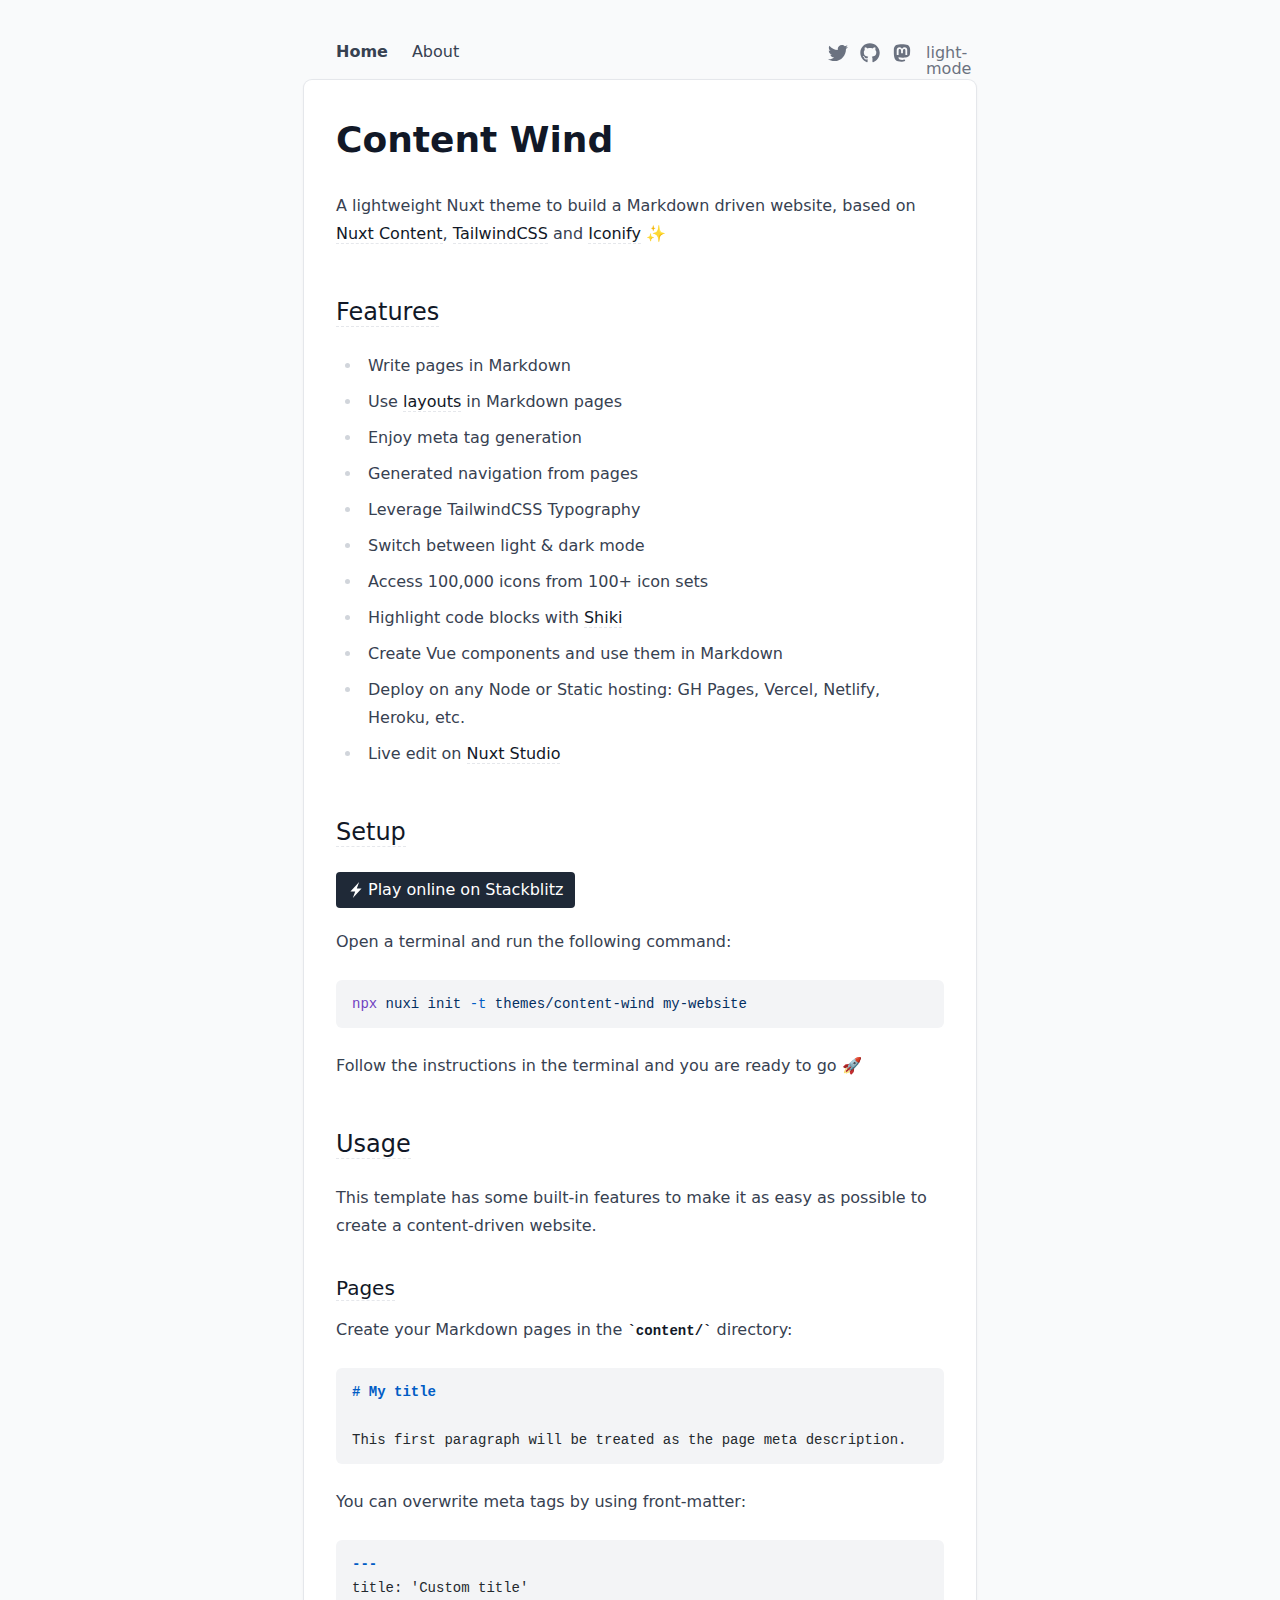
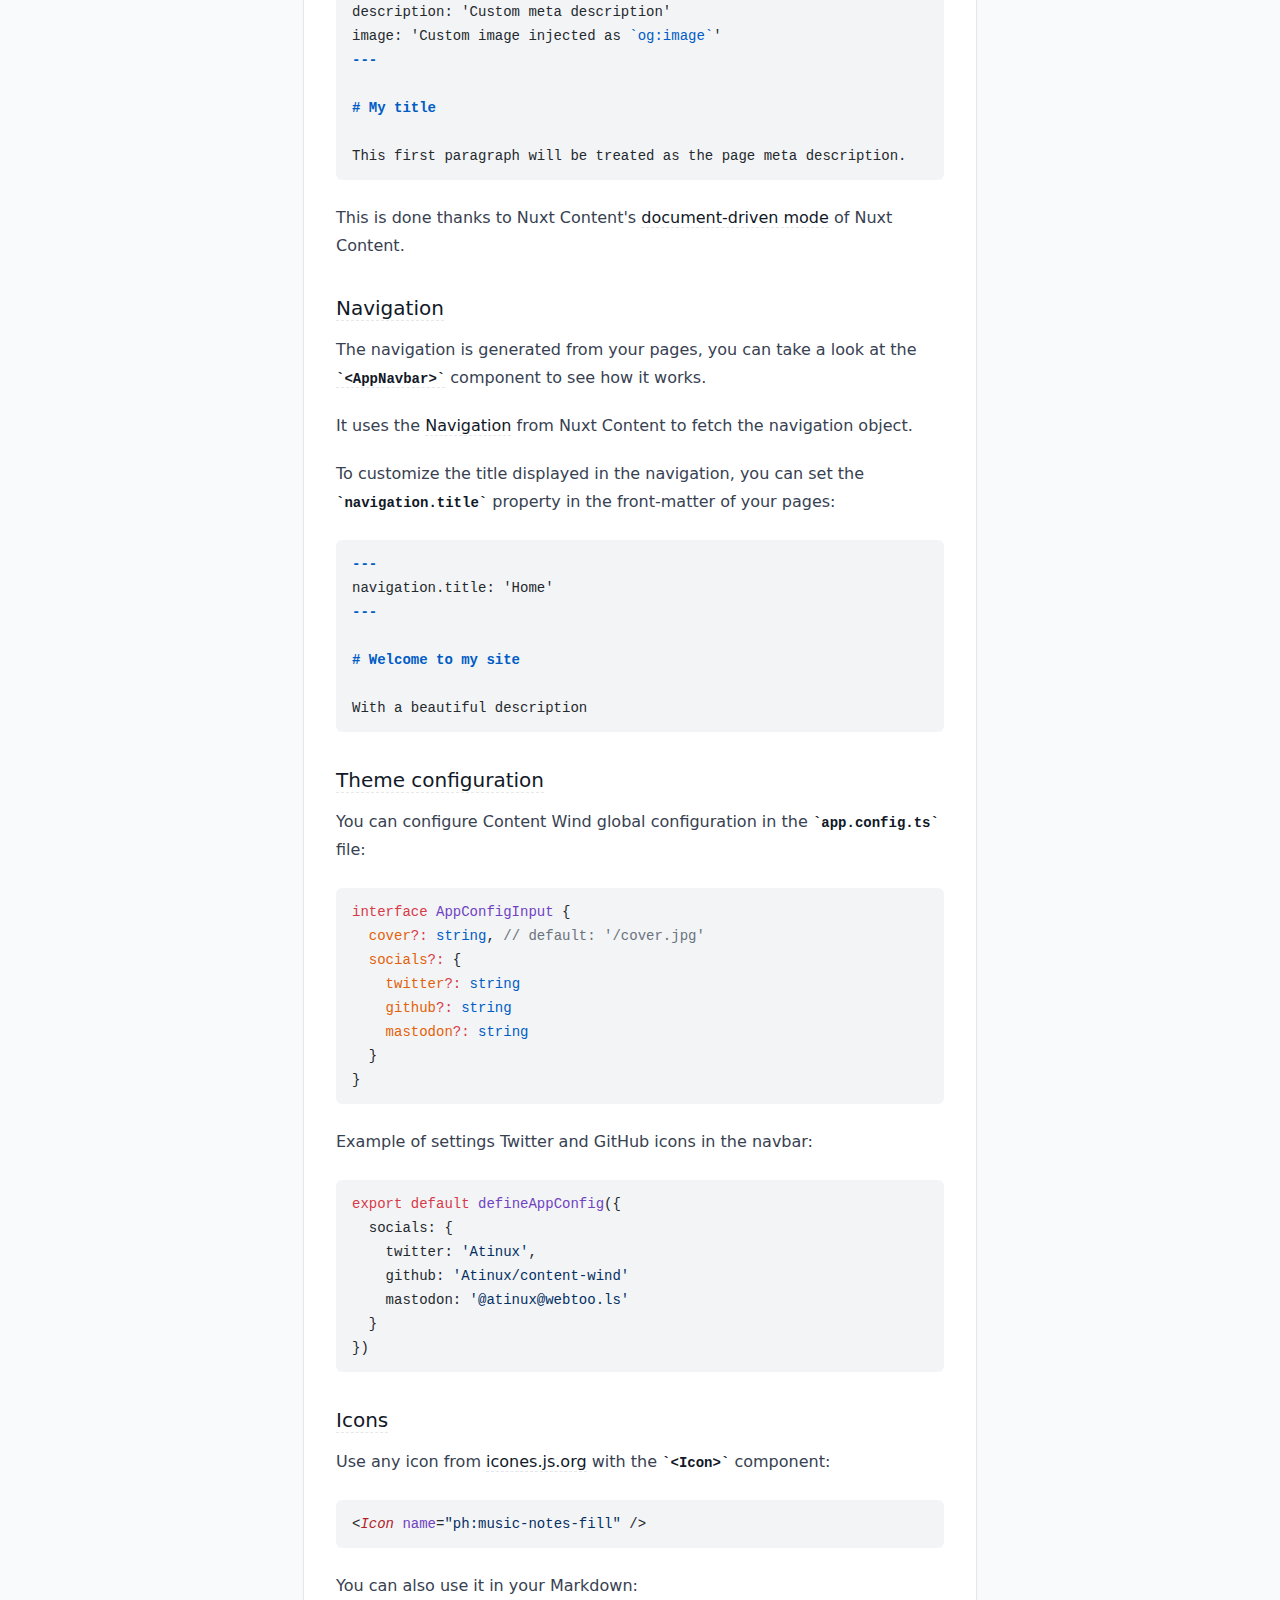
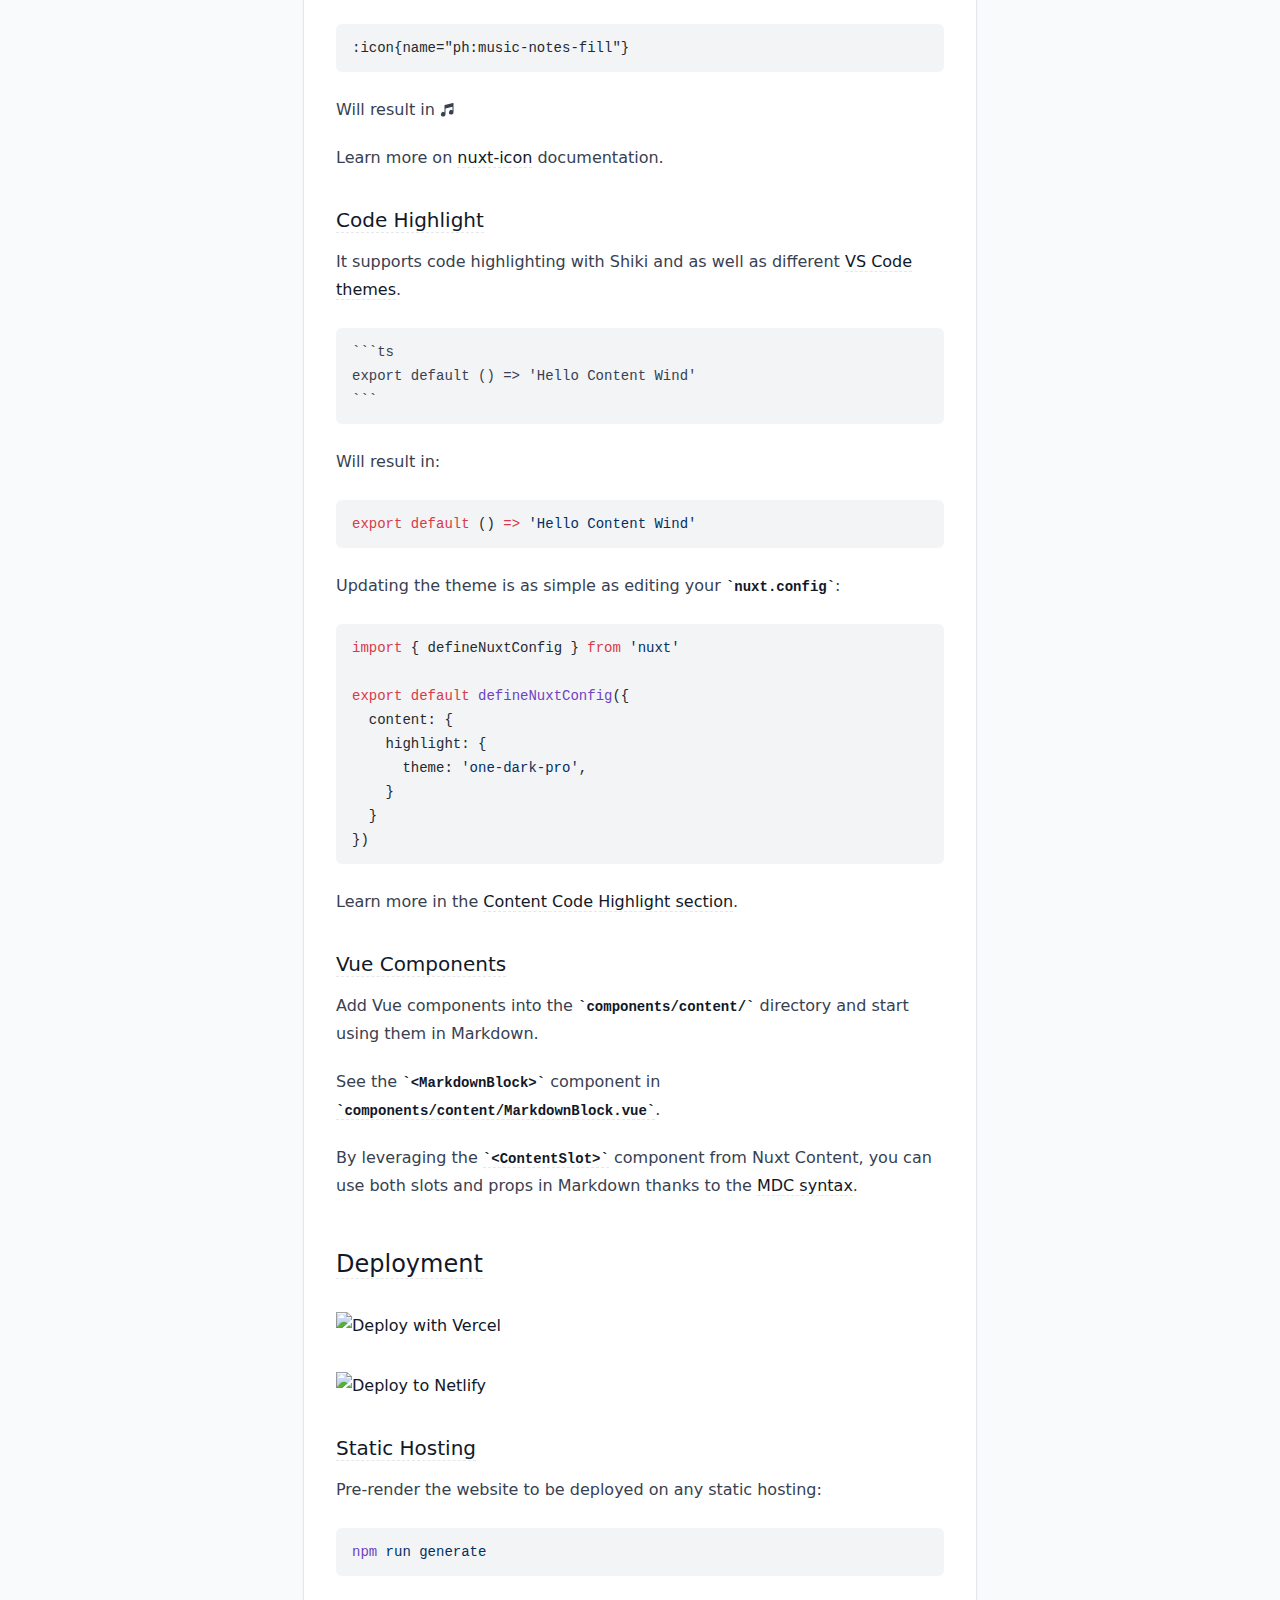
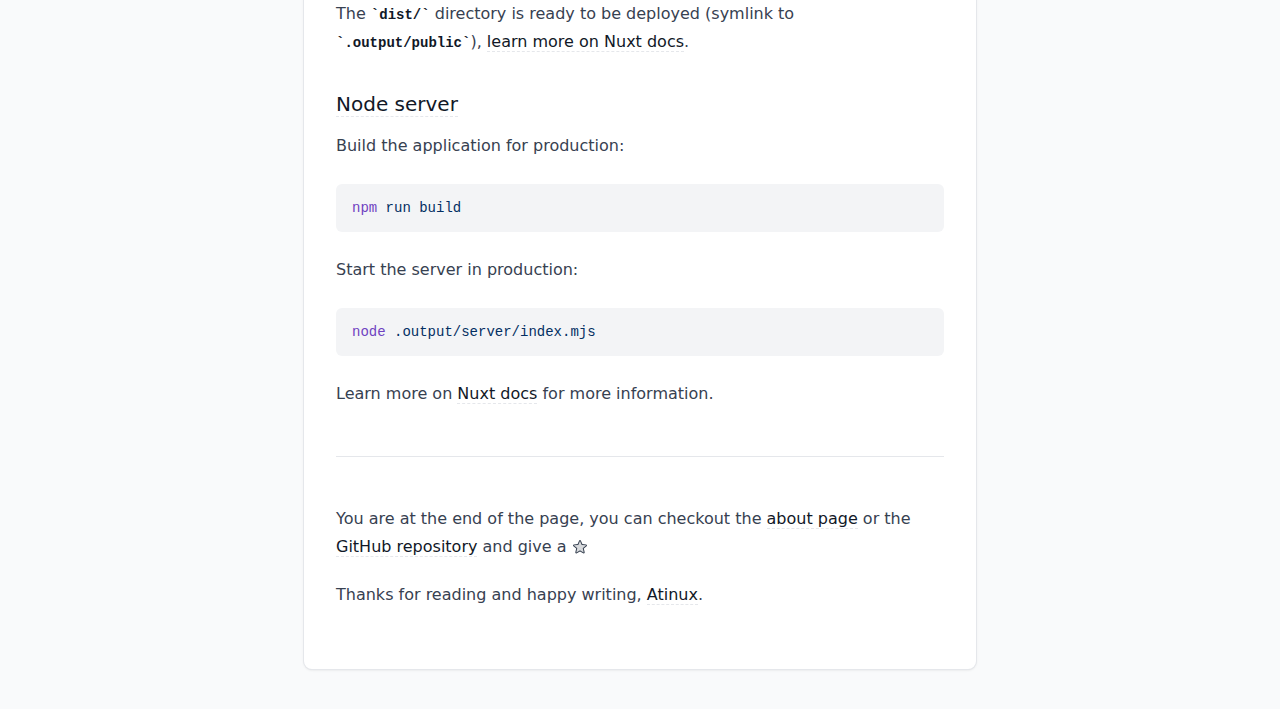
==== index.html @ 7658e1b7 "Deploying to gh-pages from @ bolokoz/nuxtstudiowind@ce342376af954f6d74314b45b3be002efcb624ca 🚀" ====
<!DOCTYPE html><html  lang="en" data-capo=""><head><meta charset="utf-8">
<meta name="viewport" content="width=device-width, initial-scale=1">
<title>Content Wind</title>
<style>/*! tailwindcss v3.4.7 | MIT License | https://tailwindcss.com*/*,:after,:before{border:0 solid #e5e7eb;box-sizing:border-box}:after,:before{--tw-content:""}:host,html{line-height:1.5;-webkit-text-size-adjust:100%;font-family:ui-sans-serif,system-ui,sans-serif,Apple Color Emoji,Segoe UI Emoji,Segoe UI Symbol,Noto Color Emoji;font-feature-settings:normal;font-variation-settings:normal;tab-size:4;-webkit-tap-highlight-color:transparent}body{line-height:inherit;margin:0}hr{border-top-width:1px;color:inherit;height:0}abbr:where([title]){-webkit-text-decoration:underline dotted;text-decoration:underline dotted}h1,h2,h3,h4,h5,h6{font-size:inherit;font-weight:inherit}a{color:inherit;text-decoration:inherit}b,strong{font-weight:bolder}code,kbd,pre,samp{font-family:ui-monospace,SFMono-Regular,Menlo,Monaco,Consolas,Liberation Mono,Courier New,monospace;font-feature-settings:normal;font-size:1em;font-variation-settings:normal}small{font-size:80%}sub,sup{font-size:75%;line-height:0;position:relative;vertical-align:initial}sub{bottom:-.25em}sup{top:-.5em}table{border-collapse:collapse;border-color:inherit;text-indent:0}button,input,optgroup,select,textarea{color:inherit;font-family:inherit;font-feature-settings:inherit;font-size:100%;font-variation-settings:inherit;font-weight:inherit;letter-spacing:inherit;line-height:inherit;margin:0;padding:0}button,select{text-transform:none}button,input:where([type=button]),input:where([type=reset]),input:where([type=submit]){-webkit-appearance:button;background-color:initial;background-image:none}:-moz-focusring{outline:auto}:-moz-ui-invalid{box-shadow:none}progress{vertical-align:initial}::-webkit-inner-spin-button,::-webkit-outer-spin-button{height:auto}[type=search]{-webkit-appearance:textfield;outline-offset:-2px}::-webkit-search-decoration{-webkit-appearance:none}::-webkit-file-upload-button{-webkit-appearance:button;font:inherit}summary{display:list-item}blockquote,dd,dl,figure,h1,h2,h3,h4,h5,h6,hr,p,pre{margin:0}fieldset{margin:0}fieldset,legend{padding:0}menu,ol,ul{list-style:none;margin:0;padding:0}dialog{padding:0}textarea{resize:vertical}input::placeholder,textarea::placeholder{color:#9ca3af;opacity:1}[role=button],button{cursor:pointer}:disabled{cursor:default}audio,canvas,embed,iframe,img,object,svg,video{display:block;vertical-align:middle}img,video{height:auto;max-width:100%}[hidden]{display:none}*,::backdrop,:after,:before{--tw-border-spacing-x:0;--tw-border-spacing-y:0;--tw-translate-x:0;--tw-translate-y:0;--tw-rotate:0;--tw-skew-x:0;--tw-skew-y:0;--tw-scale-x:1;--tw-scale-y:1;--tw-pan-x: ;--tw-pan-y: ;--tw-pinch-zoom: ;--tw-scroll-snap-strictness:proximity;--tw-gradient-from-position: ;--tw-gradient-via-position: ;--tw-gradient-to-position: ;--tw-ordinal: ;--tw-slashed-zero: ;--tw-numeric-figure: ;--tw-numeric-spacing: ;--tw-numeric-fraction: ;--tw-ring-inset: ;--tw-ring-offset-width:0px;--tw-ring-offset-color:#fff;--tw-ring-color:#3b82f680;--tw-ring-offset-shadow:0 0 #0000;--tw-ring-shadow:0 0 #0000;--tw-shadow:0 0 #0000;--tw-shadow-colored:0 0 #0000;--tw-blur: ;--tw-brightness: ;--tw-contrast: ;--tw-grayscale: ;--tw-hue-rotate: ;--tw-invert: ;--tw-saturate: ;--tw-sepia: ;--tw-drop-shadow: ;--tw-backdrop-blur: ;--tw-backdrop-brightness: ;--tw-backdrop-contrast: ;--tw-backdrop-grayscale: ;--tw-backdrop-hue-rotate: ;--tw-backdrop-invert: ;--tw-backdrop-opacity: ;--tw-backdrop-saturate: ;--tw-backdrop-sepia: ;--tw-contain-size: ;--tw-contain-layout: ;--tw-contain-paint: ;--tw-contain-style: }.prose{color:var(--tw-prose-body);max-width:65ch}.prose :where(p):not(:where([class~=not-prose],[class~=not-prose] *)){margin-bottom:1.25em;margin-top:1.25em}.prose :where([class~=lead]):not(:where([class~=not-prose],[class~=not-prose] *)){color:var(--tw-prose-lead);font-size:1.25em;line-height:1.6;margin-bottom:1.2em;margin-top:1.2em}.prose :where(a):not(:where([class~=not-prose],[class~=not-prose] *)){color:var(--tw-prose-links);font-weight:500;text-decoration:underline}.prose :where(strong):not(:where([class~=not-prose],[class~=not-prose] *)){color:var(--tw-prose-bold);font-weight:600}.prose :where(a strong):not(:where([class~=not-prose],[class~=not-prose] *)){color:inherit}.prose :where(blockquote strong):not(:where([class~=not-prose],[class~=not-prose] *)){color:inherit}.prose :where(thead th strong):not(:where([class~=not-prose],[class~=not-prose] *)){color:inherit}.prose :where(ol):not(:where([class~=not-prose],[class~=not-prose] *)){list-style-type:decimal;margin-bottom:1.25em;margin-top:1.25em;padding-inline-start:1.625em}.prose :where(ol[type=A]):not(:where([class~=not-prose],[class~=not-prose] *)){list-style-type:upper-alpha}.prose :where(ol[type=a]):not(:where([class~=not-prose],[class~=not-prose] *)){list-style-type:lower-alpha}.prose :where(ol[type=A s]):not(:where([class~=not-prose],[class~=not-prose] *)){list-style-type:upper-alpha}.prose :where(ol[type=a s]):not(:where([class~=not-prose],[class~=not-prose] *)){list-style-type:lower-alpha}.prose :where(ol[type=I]):not(:where([class~=not-prose],[class~=not-prose] *)){list-style-type:upper-roman}.prose :where(ol[type=i]):not(:where([class~=not-prose],[class~=not-prose] *)){list-style-type:lower-roman}.prose :where(ol[type=I s]):not(:where([class~=not-prose],[class~=not-prose] *)){list-style-type:upper-roman}.prose :where(ol[type=i s]):not(:where([class~=not-prose],[class~=not-prose] *)){list-style-type:lower-roman}.prose :where(ol[type="1"]):not(:where([class~=not-prose],[class~=not-prose] *)){list-style-type:decimal}.prose :where(ul):not(:where([class~=not-prose],[class~=not-prose] *)){list-style-type:disc;margin-bottom:1.25em;margin-top:1.25em;padding-inline-start:1.625em}.prose :where(ol>li):not(:where([class~=not-prose],[class~=not-prose] *))::marker{color:var(--tw-prose-counters);font-weight:400}.prose :where(ul>li):not(:where([class~=not-prose],[class~=not-prose] *))::marker{color:var(--tw-prose-bullets)}.prose :where(dt):not(:where([class~=not-prose],[class~=not-prose] *)){color:var(--tw-prose-headings);font-weight:600;margin-top:1.25em}.prose :where(hr):not(:where([class~=not-prose],[class~=not-prose] *)){border-color:var(--tw-prose-hr);border-top-width:1px;margin-bottom:3em;margin-top:3em}.prose :where(blockquote):not(:where([class~=not-prose],[class~=not-prose] *)){border-inline-start-color:var(--tw-prose-quote-borders);border-inline-start-width:.25rem;color:var(--tw-prose-quotes);font-style:italic;font-weight:500;margin-bottom:1.6em;margin-top:1.6em;padding-inline-start:1em;quotes:"\201C""\201D""\2018""\2019"}.prose :where(blockquote p:first-of-type):not(:where([class~=not-prose],[class~=not-prose] *)):before{content:open-quote}.prose :where(blockquote p:last-of-type):not(:where([class~=not-prose],[class~=not-prose] *)):after{content:close-quote}.prose :where(h1):not(:where([class~=not-prose],[class~=not-prose] *)){color:var(--tw-prose-headings);font-size:2.25em;font-weight:800;line-height:1.1111111;margin-bottom:.8888889em;margin-top:0}.prose :where(h1 strong):not(:where([class~=not-prose],[class~=not-prose] *)){color:inherit;font-weight:900}.prose :where(h2):not(:where([class~=not-prose],[class~=not-prose] *)){color:var(--tw-prose-headings);font-size:1.5em;font-weight:700;line-height:1.3333333;margin-bottom:1em;margin-top:2em}.prose :where(h2 strong):not(:where([class~=not-prose],[class~=not-prose] *)){color:inherit;font-weight:800}.prose :where(h3):not(:where([class~=not-prose],[class~=not-prose] *)){color:var(--tw-prose-headings);font-size:1.25em;font-weight:600;line-height:1.6;margin-bottom:.6em;margin-top:1.6em}.prose :where(h3 strong):not(:where([class~=not-prose],[class~=not-prose] *)){color:inherit;font-weight:700}.prose :where(h4):not(:where([class~=not-prose],[class~=not-prose] *)){color:var(--tw-prose-headings);font-weight:600;line-height:1.5;margin-bottom:.5em;margin-top:1.5em}.prose :where(h4 strong):not(:where([class~=not-prose],[class~=not-prose] *)){color:inherit;font-weight:700}.prose :where(img):not(:where([class~=not-prose],[class~=not-prose] *)){margin-bottom:2em;margin-top:2em}.prose :where(picture):not(:where([class~=not-prose],[class~=not-prose] *)){display:block;margin-bottom:2em;margin-top:2em}.prose :where(video):not(:where([class~=not-prose],[class~=not-prose] *)){margin-bottom:2em;margin-top:2em}.prose :where(kbd):not(:where([class~=not-prose],[class~=not-prose] *)){border-radius:.3125rem;box-shadow:0 0 0 1px rgb(var(--tw-prose-kbd-shadows)/10%),0 3px 0 rgb(var(--tw-prose-kbd-shadows)/10%);color:var(--tw-prose-kbd);font-family:inherit;font-size:.875em;font-weight:500;padding-inline-end:.375em;padding-bottom:.1875em;padding-top:.1875em;padding-inline-start:.375em}.prose :where(code):not(:where([class~=not-prose],[class~=not-prose] *)){color:var(--tw-prose-code);font-size:.875em;font-weight:600}.prose :where(code):not(:where([class~=not-prose],[class~=not-prose] *)):before{content:"`"}.prose :where(code):not(:where([class~=not-prose],[class~=not-prose] *)):after{content:"`"}.prose :where(a code):not(:where([class~=not-prose],[class~=not-prose] *)){color:inherit}.prose :where(h1 code):not(:where([class~=not-prose],[class~=not-prose] *)){color:inherit}.prose :where(h2 code):not(:where([class~=not-prose],[class~=not-prose] *)){color:inherit;font-size:.875em}.prose :where(h3 code):not(:where([class~=not-prose],[class~=not-prose] *)){color:inherit;font-size:.9em}.prose :where(h4 code):not(:where([class~=not-prose],[class~=not-prose] *)){color:inherit}.prose :where(blockquote code):not(:where([class~=not-prose],[class~=not-prose] *)){color:inherit}.prose :where(thead th code):not(:where([class~=not-prose],[class~=not-prose] *)){color:inherit}.prose :where(pre):not(:where([class~=not-prose],[class~=not-prose] *)){background-color:var(--tw-prose-pre-bg);border-radius:.375rem;color:var(--tw-prose-pre-code);font-size:.875em;font-weight:400;line-height:1.7142857;margin-bottom:1.7142857em;margin-top:1.7142857em;overflow-x:auto;padding-inline-end:1.1428571em;padding-bottom:.8571429em;padding-top:.8571429em;padding-inline-start:1.1428571em}.prose :where(pre code):not(:where([class~=not-prose],[class~=not-prose] *)){background-color:initial;border-radius:0;border-width:0;color:inherit;font-family:inherit;font-size:inherit;font-weight:inherit;line-height:inherit;padding:0}.prose :where(pre code):not(:where([class~=not-prose],[class~=not-prose] *)):before{content:none}.prose :where(pre code):not(:where([class~=not-prose],[class~=not-prose] *)):after{content:none}.prose :where(table):not(:where([class~=not-prose],[class~=not-prose] *)){font-size:.875em;line-height:1.7142857;margin-bottom:2em;margin-top:2em;table-layout:auto;text-align:start;width:100%}.prose :where(thead):not(:where([class~=not-prose],[class~=not-prose] *)){border-bottom-color:var(--tw-prose-th-borders);border-bottom-width:1px}.prose :where(thead th):not(:where([class~=not-prose],[class~=not-prose] *)){color:var(--tw-prose-headings);font-weight:600;padding-inline-end:.5714286em;padding-bottom:.5714286em;padding-inline-start:.5714286em;vertical-align:bottom}.prose :where(tbody tr):not(:where([class~=not-prose],[class~=not-prose] *)){border-bottom-color:var(--tw-prose-td-borders);border-bottom-width:1px}.prose :where(tbody tr:last-child):not(:where([class~=not-prose],[class~=not-prose] *)){border-bottom-width:0}.prose :where(tbody td):not(:where([class~=not-prose],[class~=not-prose] *)){vertical-align:initial}.prose :where(tfoot):not(:where([class~=not-prose],[class~=not-prose] *)){border-top-color:var(--tw-prose-th-borders);border-top-width:1px}.prose :where(tfoot td):not(:where([class~=not-prose],[class~=not-prose] *)){vertical-align:top}.prose :where(figure>*):not(:where([class~=not-prose],[class~=not-prose] *)){margin-bottom:0;margin-top:0}.prose :where(figcaption):not(:where([class~=not-prose],[class~=not-prose] *)){color:var(--tw-prose-captions);font-size:.875em;line-height:1.4285714;margin-top:.8571429em}.prose{--tw-prose-body:#374151;--tw-prose-headings:#111827;--tw-prose-lead:#4b5563;--tw-prose-links:#111827;--tw-prose-bold:#111827;--tw-prose-counters:#6b7280;--tw-prose-bullets:#d1d5db;--tw-prose-hr:#e5e7eb;--tw-prose-quotes:#111827;--tw-prose-quote-borders:#e5e7eb;--tw-prose-captions:#6b7280;--tw-prose-kbd:#111827;--tw-prose-kbd-shadows:17 24 39;--tw-prose-code:#111827;--tw-prose-pre-code:#e5e7eb;--tw-prose-pre-bg:#1f2937;--tw-prose-th-borders:#d1d5db;--tw-prose-td-borders:#e5e7eb;--tw-prose-invert-body:#d1d5db;--tw-prose-invert-headings:#fff;--tw-prose-invert-lead:#9ca3af;--tw-prose-invert-links:#fff;--tw-prose-invert-bold:#fff;--tw-prose-invert-counters:#9ca3af;--tw-prose-invert-bullets:#4b5563;--tw-prose-invert-hr:#374151;--tw-prose-invert-quotes:#f3f4f6;--tw-prose-invert-quote-borders:#374151;--tw-prose-invert-captions:#9ca3af;--tw-prose-invert-kbd:#fff;--tw-prose-invert-kbd-shadows:255 255 255;--tw-prose-invert-code:#fff;--tw-prose-invert-pre-code:#d1d5db;--tw-prose-invert-pre-bg:#00000080;--tw-prose-invert-th-borders:#4b5563;--tw-prose-invert-td-borders:#374151;font-size:1rem;line-height:1.75}.prose :where(picture>img):not(:where([class~=not-prose],[class~=not-prose] *)){margin-bottom:0;margin-top:0}.prose :where(li):not(:where([class~=not-prose],[class~=not-prose] *)){margin-bottom:.5em;margin-top:.5em}.prose :where(ol>li):not(:where([class~=not-prose],[class~=not-prose] *)){padding-inline-start:.375em}.prose :where(ul>li):not(:where([class~=not-prose],[class~=not-prose] *)){padding-inline-start:.375em}.prose :where(.prose>ul>li p):not(:where([class~=not-prose],[class~=not-prose] *)){margin-bottom:.75em;margin-top:.75em}.prose :where(.prose>ul>li>p:first-child):not(:where([class~=not-prose],[class~=not-prose] *)){margin-top:1.25em}.prose :where(.prose>ul>li>p:last-child):not(:where([class~=not-prose],[class~=not-prose] *)){margin-bottom:1.25em}.prose :where(.prose>ol>li>p:first-child):not(:where([class~=not-prose],[class~=not-prose] *)){margin-top:1.25em}.prose :where(.prose>ol>li>p:last-child):not(:where([class~=not-prose],[class~=not-prose] *)){margin-bottom:1.25em}.prose :where(ul ul,ul ol,ol ul,ol ol):not(:where([class~=not-prose],[class~=not-prose] *)){margin-bottom:.75em;margin-top:.75em}.prose :where(dl):not(:where([class~=not-prose],[class~=not-prose] *)){margin-bottom:1.25em;margin-top:1.25em}.prose :where(dd):not(:where([class~=not-prose],[class~=not-prose] *)){margin-top:.5em;padding-inline-start:1.625em}.prose :where(hr+*):not(:where([class~=not-prose],[class~=not-prose] *)){margin-top:0}.prose :where(h2+*):not(:where([class~=not-prose],[class~=not-prose] *)){margin-top:0}.prose :where(h3+*):not(:where([class~=not-prose],[class~=not-prose] *)){margin-top:0}.prose :where(h4+*):not(:where([class~=not-prose],[class~=not-prose] *)){margin-top:0}.prose :where(thead th:first-child):not(:where([class~=not-prose],[class~=not-prose] *)){padding-inline-start:0}.prose :where(thead th:last-child):not(:where([class~=not-prose],[class~=not-prose] *)){padding-inline-end:0}.prose :where(tbody td,tfoot td):not(:where([class~=not-prose],[class~=not-prose] *)){padding-inline-end:.5714286em;padding-bottom:.5714286em;padding-top:.5714286em;padding-inline-start:.5714286em}.prose :where(tbody td:first-child,tfoot td:first-child):not(:where([class~=not-prose],[class~=not-prose] *)){padding-inline-start:0}.prose :where(tbody td:last-child,tfoot td:last-child):not(:where([class~=not-prose],[class~=not-prose] *)){padding-inline-end:0}.prose :where(figure):not(:where([class~=not-prose],[class~=not-prose] *)){margin-bottom:2em;margin-top:2em}.prose :where(.prose>:first-child):not(:where([class~=not-prose],[class~=not-prose] *)){margin-top:0}.prose :where(.prose>:last-child):not(:where([class~=not-prose],[class~=not-prose] *)){margin-bottom:0}.sr-only{height:1px;margin:-1px;overflow:hidden;padding:0;position:absolute;width:1px;clip:rect(0,0,0,0);border-width:0;white-space:nowrap}.static{position:static}.m-auto{margin:auto}.mx-auto{margin-left:auto;margin-right:auto}.mr-6{margin-right:1.5rem}.block{display:block}.inline-block{display:inline-block}.flex{display:flex}.inline-flex{display:inline-flex}.h-4{height:1rem}.h-5{height:1.25rem}.w-4{width:1rem}.w-5{width:1.25rem}.max-w-2xl{max-width:42rem}.max-w-full{max-width:100%}.max-w-none{max-width:none}.items-center{align-items:center}.justify-between{justify-content:space-between}.gap-1{gap:.25rem}.space-x-3>:not([hidden])~:not([hidden]){--tw-space-x-reverse:0;margin-left:calc(.75rem*(1 - var(--tw-space-x-reverse)));margin-right:calc(.75rem*var(--tw-space-x-reverse))}.overflow-x-auto{overflow-x:auto}.rounded{border-radius:.25rem}.bg-gray-50{--tw-bg-opacity:1;background-color:rgb(249 250 251/var(--tw-bg-opacity))}.bg-gray-800{--tw-bg-opacity:1;background-color:rgb(31 41 55/var(--tw-bg-opacity))}.bg-white{--tw-bg-opacity:1;background-color:rgb(255 255 255/var(--tw-bg-opacity))}.px-3{padding-left:.75rem;padding-right:.75rem}.px-4{padding-left:1rem;padding-right:1rem}.py-1{padding-bottom:.25rem;padding-top:.25rem}.py-10{padding-bottom:2.5rem;padding-top:2.5rem}.py-4{padding-bottom:1rem;padding-top:1rem}.text-2xl{font-size:1.5rem;line-height:2rem}.font-bold{font-weight:700}.text-black{--tw-text-opacity:1;color:rgb(0 0 0/var(--tw-text-opacity))}.text-gray-500{--tw-text-opacity:1;color:rgb(107 114 128/var(--tw-text-opacity))}.text-gray-700{--tw-text-opacity:1;color:rgb(55 65 81/var(--tw-text-opacity))}.text-white{--tw-text-opacity:1;color:rgb(255 255 255/var(--tw-text-opacity))}.no-underline{text-decoration-line:none}.ring-1{--tw-ring-offset-shadow:var(--tw-ring-inset) 0 0 0 var(--tw-ring-offset-width) var(--tw-ring-offset-color);--tw-ring-shadow:var(--tw-ring-inset) 0 0 0 calc(1px + var(--tw-ring-offset-width)) var(--tw-ring-color);box-shadow:var(--tw-ring-offset-shadow),var(--tw-ring-shadow),var(--tw-shadow,0 0 #0000)}.ring-gray-200{--tw-ring-opacity:1;--tw-ring-color:rgb(229 231 235/var(--tw-ring-opacity))}.transition{transition-duration:.15s;transition-property:color,background-color,border-color,text-decoration-color,fill,stroke,opacity,box-shadow,transform,filter,-webkit-backdrop-filter;transition-property:color,background-color,border-color,text-decoration-color,fill,stroke,opacity,box-shadow,transform,filter,backdrop-filter;transition-property:color,background-color,border-color,text-decoration-color,fill,stroke,opacity,box-shadow,transform,filter,backdrop-filter,-webkit-backdrop-filter;transition-timing-function:cubic-bezier(.4,0,.2,1)}.dark\:prose-invert:is(.dark *){--tw-prose-body:var(--tw-prose-invert-body);--tw-prose-headings:var(--tw-prose-invert-headings);--tw-prose-lead:var(--tw-prose-invert-lead);--tw-prose-links:var(--tw-prose-invert-links);--tw-prose-bold:var(--tw-prose-invert-bold);--tw-prose-counters:var(--tw-prose-invert-counters);--tw-prose-bullets:var(--tw-prose-invert-bullets);--tw-prose-hr:var(--tw-prose-invert-hr);--tw-prose-quotes:var(--tw-prose-invert-quotes);--tw-prose-quote-borders:var(--tw-prose-invert-quote-borders);--tw-prose-captions:var(--tw-prose-invert-captions);--tw-prose-kbd:var(--tw-prose-invert-kbd);--tw-prose-kbd-shadows:var(--tw-prose-invert-kbd-shadows);--tw-prose-code:var(--tw-prose-invert-code);--tw-prose-pre-code:var(--tw-prose-invert-pre-code);--tw-prose-pre-bg:var(--tw-prose-invert-pre-bg);--tw-prose-th-borders:var(--tw-prose-invert-th-borders);--tw-prose-td-borders:var(--tw-prose-invert-td-borders)}.hover\:text-gray-700:hover{--tw-text-opacity:1;color:rgb(55 65 81/var(--tw-text-opacity))}.prose-a\:border-b :is(:where(a):not(:where([class~=not-prose],[class~=not-prose] *))){border-bottom-width:1px}.prose-a\:border-dashed :is(:where(a):not(:where([class~=not-prose],[class~=not-prose] *))){border-style:dashed}.prose-a\:font-normal :is(:where(a):not(:where([class~=not-prose],[class~=not-prose] *))){font-weight:400}.prose-a\:no-underline :is(:where(a):not(:where([class~=not-prose],[class~=not-prose] *))){text-decoration-line:none}.hover\:prose-a\:border-solid :is(:where(a):not(:where([class~=not-prose],[class~=not-prose] *))):hover{border-style:solid}.hover\:prose-a\:border-primary-400 :is(:where(a):not(:where([class~=not-prose],[class~=not-prose] *))):hover{--tw-border-opacity:1;border-color:rgb(52 211 153/var(--tw-border-opacity))}.hover\:prose-a\:text-primary-400 :is(:where(a):not(:where([class~=not-prose],[class~=not-prose] *))):hover{--tw-text-opacity:1;color:rgb(52 211 153/var(--tw-text-opacity))}.prose-pre\:bg-gray-100 :is(:where(pre):not(:where([class~=not-prose],[class~=not-prose] *))){--tw-bg-opacity:1;background-color:rgb(243 244 246/var(--tw-bg-opacity))}.dark\:bg-gray-200:is(.dark *){--tw-bg-opacity:1;background-color:rgb(229 231 235/var(--tw-bg-opacity))}.dark\:bg-gray-800:is(.dark *){--tw-bg-opacity:1;background-color:rgb(31 41 55/var(--tw-bg-opacity))}.dark\:bg-gray-900:is(.dark *){--tw-bg-opacity:1;background-color:rgb(17 24 39/var(--tw-bg-opacity))}.dark\:text-gray-100:is(.dark *){--tw-text-opacity:1;color:rgb(243 244 246/var(--tw-text-opacity))}.dark\:text-gray-200:is(.dark *){--tw-text-opacity:1;color:rgb(229 231 235/var(--tw-text-opacity))}.dark\:text-gray-300:is(.dark *){--tw-text-opacity:1;color:rgb(209 213 219/var(--tw-text-opacity))}.dark\:text-gray-950:is(.dark *){--tw-text-opacity:1;color:rgb(3 7 18/var(--tw-text-opacity))}.dark\:ring-gray-700:is(.dark *){--tw-ring-opacity:1;--tw-ring-color:rgb(55 65 81/var(--tw-ring-opacity))}.dark\:hover\:text-gray-300:hover:is(.dark *){--tw-text-opacity:1;color:rgb(209 213 219/var(--tw-text-opacity))}.dark\:prose-pre\:bg-gray-900 :is(:where(pre):not(:where([class~=not-prose],[class~=not-prose] *))):is(.dark *){--tw-bg-opacity:1;background-color:rgb(17 24 39/var(--tw-bg-opacity))}@media (min-width:640px){.sm\:rounded{border-radius:.25rem}.sm\:rounded-lg{border-radius:.5rem}.sm\:px-8{padding-left:2rem;padding-right:2rem}.sm\:pb-10{padding-bottom:2.5rem}.sm\:pt-6{padding-top:1.5rem}.sm\:shadow{--tw-shadow:0 1px 3px 0 #0000001a,0 1px 2px -1px #0000001a;--tw-shadow-colored:0 1px 3px 0 var(--tw-shadow-color),0 1px 2px -1px var(--tw-shadow-color);box-shadow:var(--tw-ring-offset-shadow,0 0 #0000),var(--tw-ring-shadow,0 0 #0000),var(--tw-shadow)}}</style>
<style>.icon[data-v-9194748f]{display:inline-block;vertical-align:middle}</style>
<style>body{--tw-bg-opacity:1;background-color:rgb(249 250 251/var(--tw-bg-opacity));--tw-text-opacity:1;color:rgb(0 0 0/var(--tw-text-opacity))}body:is(.dark *){--tw-bg-opacity:1;background-color:rgb(17 24 39/var(--tw-bg-opacity));--tw-text-opacity:1;color:rgb(255 255 255/var(--tw-text-opacity))}</style>
<style>pre code .line{display:block;min-height:1rem}</style>
<link rel="stylesheet" href="/_nuxt/entry.CL4AU-iT.css">
<link rel="stylesheet" href="/_nuxt/ProsePre.CchFRBtv.css">
<link rel="preload" as="fetch" crossorigin="anonymous" href="/_payload.json?6871c1d6-a445-4fd0-8932-9043aeaa705f">
<link rel="modulepreload" as="script" crossorigin href="/_nuxt/CULciKgZ.js">
<link rel="modulepreload" as="script" crossorigin href="/_nuxt/BvMW4gj5.js">
<link rel="modulepreload" as="script" crossorigin href="/_nuxt/Cp31lcu-.js">
<link rel="modulepreload" as="script" crossorigin href="/_nuxt/CYmg2QKk.js">
<link rel="modulepreload" as="script" crossorigin href="/_nuxt/Ju7o6krp.js">
<link rel="modulepreload" as="script" crossorigin href="/_nuxt/Dnd51l0P.js">
<link rel="modulepreload" as="script" crossorigin href="/_nuxt/BZwIhENP.js">
<link rel="modulepreload" as="script" crossorigin href="/_nuxt/CotXkDMb.js">
<link rel="modulepreload" as="script" crossorigin href="/_nuxt/DnJZeEQL.js">
<link rel="modulepreload" as="script" crossorigin href="/_nuxt/U70huTcq.js">
<link rel="modulepreload" as="script" crossorigin href="/_nuxt/DilhwAcV.js">
<link rel="modulepreload" as="script" crossorigin href="/_nuxt/DXd3SA7t.js">
<link rel="modulepreload" as="script" crossorigin href="/_nuxt/CE-6TG-D.js">
<link rel="modulepreload" as="script" crossorigin href="/_nuxt/CUa-XPp0.js">
<link rel="modulepreload" as="script" crossorigin href="/_nuxt/CUAna0J4.js">
<link rel="modulepreload" as="script" crossorigin href="/_nuxt/BmNBHxb3.js">
<link rel="modulepreload" as="script" crossorigin href="/_nuxt/DPdLAeui.js">
<link rel="modulepreload" as="script" crossorigin href="/_nuxt/BkTRHgjO.js">
<link rel="modulepreload" as="script" crossorigin href="/_nuxt/XtYQQLHK.js">
<link rel="modulepreload" as="script" crossorigin href="/_nuxt/D3xuCCrX.js">
<link rel="modulepreload" as="script" crossorigin href="/_nuxt/CcPppSRK.js">
<link rel="modulepreload" as="script" crossorigin href="/_nuxt/rbff-c-1.js">
<link rel="modulepreload" as="script" crossorigin href="/_nuxt/DSgkUSfy.js">
<link rel="modulepreload" as="script" crossorigin href="/_nuxt/Bofln49o.js">
<link rel="modulepreload" as="script" crossorigin href="/_nuxt/jLdPpH3a.js">
<link rel="modulepreload" as="script" crossorigin href="/_nuxt/C9Bdty34.js">
<link rel="prefetch" as="script" crossorigin href="/_nuxt/JADD7nBG.js">
<link rel="prefetch" as="script" crossorigin href="/_nuxt/BMxuAfTO.js">
<link rel="prefetch" as="style" href="/_nuxt/useStudio.C5AIQshb.css">
<link rel="prefetch" as="script" crossorigin href="/_nuxt/D-tvOqcx.js">
<link rel="prefetch" as="script" crossorigin href="/_nuxt/B2uTsWMN.js">
<link rel="prefetch" as="script" crossorigin href="/_nuxt/DwnN6vqH.js">
<meta content="/cover.jpg" property="og:image">
<meta name="twitter:card" content="summary_large_image">
<meta property="og:title" content="Content Wind">
<meta name="description" content="A lightweight Nuxt theme to build a Markdown driven website, based on Nuxt Content, TailwindCSS and Iconify ✨">
<meta property="og:description" content="A lightweight Nuxt theme to build a Markdown driven website, based on Nuxt Content, TailwindCSS and Iconify ✨">
<script type="module" src="/_nuxt/CULciKgZ.js" crossorigin></script><script>"use strict";(()=>{const a=window,e=document.documentElement,c=window.localStorage,d=["dark","light"],n=c&&c.getItem&&c.getItem("nuxt-color-mode")||"system";let l=n==="system"?f():n;const i=e.getAttribute("data-color-mode-forced");i&&(l=i),r(l),a["__NUXT_COLOR_MODE__"]={preference:n,value:l,getColorScheme:f,addColorScheme:r,removeColorScheme:u};function r(o){const t=""+o+"",s="";e.classList?e.classList.add(t):e.className+=" "+t,s&&e.setAttribute("data-"+s,o)}function u(o){const t=""+o+"",s="";e.classList?e.classList.remove(t):e.className=e.className.replace(new RegExp(t,"g"),""),s&&e.removeAttribute("data-"+s)}function m(o){return a.matchMedia("(prefers-color-scheme"+o+")")}function f(){if(a.matchMedia&&m("").media!=="not all"){for(const o of d)if(m(":"+o).matches)return o}return"light"}})();</script></head><body><div id="__nuxt"><div class="sm:pt-6 sm:pb-10"><!----><!----><!----><div class="nuxt-loading-indicator" style="position:fixed;top:0;right:0;left:0;pointer-events:none;width:auto;height:3px;opacity:0;background:repeating-linear-gradient(to right,#00dc82 0%,#34cdfe 50%,#0047e1 100%);background-size:Infinity% auto;transform:scaleX(0%);transform-origin:left;transition:transform 0.1s, height 0.4s, opacity 0.4s;z-index:999999;"></div><div class="flex justify-between max-w-2xl px-4 py-4 mx-auto sm:px-8"><div class="text-gray-700 dark:text-gray-200"><!--[--><a aria-current="page" href="/" class="font-bold router-link-exact-active mr-6">Home</a><a href="/about" class="mr-6">About</a><!--]--></div><div class="space-x-3 transition text-gray-500"><a href="https://twitter.com/Atinux" title="Twitter" class="dark:text-gray-100 hover:text-gray-700 dark:hover:text-gray-300"><svg xmlns="http://www.w3.org/2000/svg" xmlns:xlink="http://www.w3.org/1999/xlink" aria-hidden="true" role="img" class="icon w-5 h-5" style="" width="1em" height="1em" viewBox="0 0 512 512" data-v-9194748f><path fill="currentColor" d="M459.37 151.716c.325 4.548.325 9.097.325 13.645c0 138.72-105.583 298.558-298.558 298.558c-59.452 0-114.68-17.219-161.137-47.106c8.447.974 16.568 1.299 25.34 1.299c49.055 0 94.213-16.568 130.274-44.832c-46.132-.975-84.792-31.188-98.112-72.772c6.498.974 12.995 1.624 19.818 1.624c9.421 0 18.843-1.3 27.614-3.573c-48.081-9.747-84.143-51.98-84.143-102.985v-1.299c13.969 7.797 30.214 12.67 47.431 13.319c-28.264-18.843-46.781-51.005-46.781-87.391c0-19.492 5.197-37.36 14.294-52.954c51.655 63.675 129.3 105.258 216.365 109.807c-1.624-7.797-2.599-15.918-2.599-24.04c0-57.828 46.782-104.934 104.934-104.934c30.213 0 57.502 12.67 76.67 33.137c23.715-4.548 46.456-13.32 66.599-25.34c-7.798 24.366-24.366 44.833-46.132 57.827c21.117-2.273 41.584-8.122 60.426-16.243c-14.292 20.791-32.161 39.308-52.628 54.253"/></svg></a><a href="https://github.com/Atinux/content-wind" title="GitHub" class="dark:text-gray-100 hover:text-gray-700 dark:hover:text-gray-300"><svg xmlns="http://www.w3.org/2000/svg" xmlns:xlink="http://www.w3.org/1999/xlink" aria-hidden="true" role="img" class="icon w-5 h-5" style="" width="1em" height="1em" viewBox="0 0 496 512" data-v-9194748f><path fill="currentColor" d="M165.9 397.4c0 2-2.3 3.6-5.2 3.6c-3.3.3-5.6-1.3-5.6-3.6c0-2 2.3-3.6 5.2-3.6c3-.3 5.6 1.3 5.6 3.6m-31.1-4.5c-.7 2 1.3 4.3 4.3 4.9c2.6 1 5.6 0 6.2-2s-1.3-4.3-4.3-5.2c-2.6-.7-5.5.3-6.2 2.3m44.2-1.7c-2.9.7-4.9 2.6-4.6 4.9c.3 2 2.9 3.3 5.9 2.6c2.9-.7 4.9-2.6 4.6-4.6c-.3-1.9-3-3.2-5.9-2.9M244.8 8C106.1 8 0 113.3 0 252c0 110.9 69.8 205.8 169.5 239.2c12.8 2.3 17.3-5.6 17.3-12.1c0-6.2-.3-40.4-.3-61.4c0 0-70 15-84.7-29.8c0 0-11.4-29.1-27.8-36.6c0 0-22.9-15.7 1.6-15.4c0 0 24.9 2 38.6 25.8c21.9 38.6 58.6 27.5 72.9 20.9c2.3-16 8.8-27.1 16-33.7c-55.9-6.2-112.3-14.3-112.3-110.5c0-27.5 7.6-41.3 23.6-58.9c-2.6-6.5-11.1-33.3 2.6-67.9c20.9-6.5 69 27 69 27c20-5.6 41.5-8.5 62.8-8.5s42.8 2.9 62.8 8.5c0 0 48.1-33.6 69-27c13.7 34.7 5.2 61.4 2.6 67.9c16 17.7 25.8 31.5 25.8 58.9c0 96.5-58.9 104.2-114.8 110.5c9.2 7.9 17 22.9 17 46.4c0 33.7-.3 75.4-.3 83.6c0 6.5 4.6 14.4 17.3 12.1C428.2 457.8 496 362.9 496 252C496 113.3 383.5 8 244.8 8M97.2 352.9c-1.3 1-1 3.3.7 5.2c1.6 1.6 3.9 2.3 5.2 1c1.3-1 1-3.3-.7-5.2c-1.6-1.6-3.9-2.3-5.2-1m-10.8-8.1c-.7 1.3.3 2.9 2.3 3.9c1.6 1 3.6.7 4.3-.7c.7-1.3-.3-2.9-2.3-3.9c-2-.6-3.6-.3-4.3.7m32.4 35.6c-1.6 1.3-1 4.3 1.3 6.2c2.3 2.3 5.2 2.6 6.5 1c1.3-1.3.7-4.3-1.3-6.2c-2.2-2.3-5.2-2.6-6.5-1m-11.4-14.7c-1.6 1-1.6 3.6 0 5.9s4.3 3.3 5.6 2.3c1.6-1.3 1.6-3.9 0-6.2c-1.4-2.3-4-3.3-5.6-2"/></svg></a><a href="https://elk.zone/@atinux@webtoo.ls" title="Mastodon" class="dark:text-gray-100 hover:text-gray-700 dark:hover:text-gray-300"><svg xmlns="http://www.w3.org/2000/svg" xmlns:xlink="http://www.w3.org/1999/xlink" aria-hidden="true" role="img" class="icon w-5 h-5" style="" width="1em" height="1em" viewBox="0 0 448 512" data-v-9194748f><path fill="currentColor" d="M433 179.11c0-97.2-63.71-125.7-63.71-125.7c-62.52-28.7-228.56-28.4-290.48 0c0 0-63.72 28.5-63.72 125.7c0 115.7-6.6 259.4 105.63 289.1c40.51 10.7 75.32 13 103.33 11.4c50.81-2.8 79.32-18.1 79.32-18.1l-1.7-36.9s-36.31 11.4-77.12 10.1c-40.41-1.4-83-4.4-89.63-54a102.5 102.5 0 0 1-.9-13.9c85.63 20.9 158.65 9.1 178.75 6.7c56.12-6.7 105-41.3 111.23-72.9c9.8-49.8 9-121.5 9-121.5m-75.12 125.2h-46.63v-114.2c0-49.7-64-51.6-64 6.9v62.5h-46.33V197c0-58.5-64-56.6-64-6.9v114.2H90.19c0-122.1-5.2-147.9 18.41-175c25.9-28.9 79.82-30.8 103.83 6.1l11.6 19.5l11.6-19.5c24.11-37.1 78.12-34.8 103.83-6.1c23.71 27.3 18.4 53 18.4 175z"/></svg></a><button aria-label="Color Mode" class="inline-block w-5 dark:text-gray-100 hover:text-gray-700 dark:hover:text-gray-300"><span>...</span></button></div></div><!--[--><div class="document-driven-page"><div class="max-w-2xl px-4 py-10 m-auto bg-white sm:px-8 sm:shadow dark:bg-gray-800 ring-1 ring-gray-200 dark:ring-gray-700 sm:rounded-lg"><main class="max-w-none prose dark:prose-invert prose-pre:bg-gray-100 dark:prose-pre:bg-gray-900 hover:prose-a:text-primary-400 prose-a:font-normal prose-a:no-underline prose-a:border-dashed prose-a:border-b hover:prose-a:border-solid hover:prose-a:border-primary-400"><!--[--><div><h1 id="content-wind"><!--[-->Content Wind<!--]--></h1><p><!--[-->A lightweight Nuxt theme to build a Markdown driven website, based on <a href="https://content.nuxt.com" rel="nofollow"><!--[-->Nuxt Content<!--]--></a>, <a href="https://tailwindcss.com" rel="nofollow"><!--[-->TailwindCSS<!--]--></a> and <a href="https://iconify.design" rel="nofollow"><!--[-->Iconify<!--]--></a> ✨<!--]--></p><h2 id="features"><a href="#features"><!--[-->Features<!--]--></a></h2><ul><!--[--><li><!--[-->Write pages in Markdown<!--]--></li><li><!--[-->Use <a href="https://nuxt.com/docs/guide/directory-structure/layouts" rel="nofollow"><!--[-->layouts<!--]--></a> in Markdown pages<!--]--></li><li><!--[-->Enjoy meta tag generation<!--]--></li><li><!--[-->Generated navigation from pages<!--]--></li><li><!--[-->Leverage TailwindCSS Typography<!--]--></li><li><!--[-->Switch between light &amp; dark mode<!--]--></li><li><!--[-->Access 100,000 icons from 100+ icon sets<!--]--></li><li><!--[-->Highlight code blocks with <a href="https://shiki.matsu.io" rel="nofollow"><!--[-->Shiki<!--]--></a><!--]--></li><li><!--[-->Create Vue components and use them in Markdown<!--]--></li><li><!--[-->Deploy on any Node or Static hosting: GH Pages, Vercel, Netlify, Heroku, etc.<!--]--></li><li><!--[-->Live edit on <a href="https://nuxt.studio" rel="nofollow"><!--[-->Nuxt Studio<!--]--></a><!--]--></li><!--]--></ul><h2 id="setup"><a href="#setup"><!--[-->Setup<!--]--></a></h2><span class="not-prose"><a href="https://stackblitz.com/github/Atinux/content-wind/tree/main/.demo?file=content%2F1.index.md" rel="noopener noreferrer" class="inline-flex items-center gap-1 text-white bg-gray-800 dark:bg-gray-200 dark:text-gray-950 px-3 py-1 rounded no-underline"><svg xmlns="http://www.w3.org/2000/svg" xmlns:xlink="http://www.w3.org/1999/xlink" aria-hidden="true" role="img" class="icon w-4 h-4" style="" width="1em" height="1em" viewBox="0 0 24 24" data-v-9194748f><path fill="currentColor" d="M10.797 14.182H3.635L16.728 0l-3.525 9.818h7.162L7.272 24l3.524-9.818Z"/></svg><!--[-->Play online on Stackblitz<!--]--></a></span><p><!--[-->Open a terminal and run the following command:<!--]--></p><!--[--><pre class="language-bash shiki shiki-themes github-dark github-light" style=""><!--[--><code><span class="line" line="1"><span style="--shiki-dark:#B392F0;--shiki-default:#6F42C1">npx</span><span style="--shiki-dark:#9ECBFF;--shiki-default:#032F62"> nuxi</span><span style="--shiki-dark:#9ECBFF;--shiki-default:#032F62"> init</span><span style="--shiki-dark:#79B8FF;--shiki-default:#005CC5"> -t</span><span style="--shiki-dark:#9ECBFF;--shiki-default:#032F62"> themes/content-wind</span><span style="--shiki-dark:#9ECBFF;--shiki-default:#032F62"> my-website
</span></span></code><!--]--></pre><!--]--><p><!--[-->Follow the instructions in the terminal and you are ready to go 🚀<!--]--></p><h2 id="usage"><a href="#usage"><!--[-->Usage<!--]--></a></h2><p><!--[-->This template has some built-in features to make it as easy as possible to create a content-driven website.<!--]--></p><h3 id="pages"><a href="#pages"><!--[-->Pages<!--]--></a></h3><p><!--[-->Create your Markdown pages in the <code class=""><!--[-->content/<!--]--></code> directory:<!--]--></p><!--[--><pre class="language-md shiki shiki-themes github-dark github-light" style=""><!--[--><code><span class="line" line="1"><span style="--shiki-dark:#79B8FF;--shiki-default:#005CC5;--shiki-dark-font-weight:bold;--shiki-default-font-weight:bold"># My title
</span></span><span class="line" line="2"><span emptylineplaceholder="true">
</span></span><span class="line" line="3"><span style="--shiki-dark:#E1E4E8;--shiki-default:#24292E">This first paragraph will be treated as the page meta description.
</span></span></code><!--]--></pre><!--]--><p><!--[-->You can overwrite meta tags by using front-matter:<!--]--></p><!--[--><pre class="language-md shiki shiki-themes github-dark github-light" style=""><!--[--><code><span class="line" line="1"><span style="--shiki-dark:#79B8FF;--shiki-default:#005CC5;--shiki-dark-font-weight:bold;--shiki-default-font-weight:bold">---
</span></span><span class="line" line="2"><span style="--shiki-dark:#E1E4E8;--shiki-default:#24292E">title: &#39;Custom title&#39;
</span></span><span class="line" line="3"><span style="--shiki-dark:#E1E4E8;--shiki-default:#24292E">description: &#39;Custom meta description&#39;
</span></span><span class="line" line="4"><span style="--shiki-dark:#E1E4E8;--shiki-default:#24292E">image: &#39;Custom image injected as </span><span style="--shiki-dark:#79B8FF;--shiki-default:#005CC5">`og:image`</span><span style="--shiki-dark:#E1E4E8;--shiki-default:#24292E">&#39;
</span></span><span class="line" line="5"><span style="--shiki-dark:#79B8FF;--shiki-default:#005CC5;--shiki-dark-font-weight:bold;--shiki-default-font-weight:bold">---
</span></span><span class="line" line="6"><span emptylineplaceholder="true">
</span></span><span class="line" line="7"><span style="--shiki-dark:#79B8FF;--shiki-default:#005CC5;--shiki-dark-font-weight:bold;--shiki-default-font-weight:bold"># My title
</span></span><span class="line" line="8"><span emptylineplaceholder="true">
</span></span><span class="line" line="9"><span style="--shiki-dark:#E1E4E8;--shiki-default:#24292E">This first paragraph will be treated as the page meta description.
</span></span></code><!--]--></pre><!--]--><p><!--[-->This is done thanks to Nuxt Content&#39;s <a href="https://content.nuxtjs.org/guide/writing/document-driven" rel="nofollow"><!--[-->document-driven mode<!--]--></a> of Nuxt Content.<!--]--></p><h3 id="navigation"><a href="#navigation"><!--[-->Navigation<!--]--></a></h3><p><!--[-->The navigation is generated from your pages, you can take a look at the <a href="https://github.com/Atinux/content-wind/blob/main/components/AppNavbar.vue" rel="nofollow"><!--[--><code class=""><!--[-->&lt;AppNavbar&gt;<!--]--></code><!--]--></a> component to see how it works.<!--]--></p><p><!--[-->It uses the <a href="https://content.nuxt.com/usage/navigation" rel="nofollow"><!--[-->Navigation<!--]--></a>  from Nuxt Content to fetch the navigation object.<!--]--></p><p><!--[-->To customize the title displayed in the navigation, you can set the <code class=""><!--[-->navigation.title<!--]--></code> property in the front-matter of your pages:<!--]--></p><!--[--><pre class="language-md shiki shiki-themes github-dark github-light" style=""><!--[--><code><span class="line" line="1"><span style="--shiki-dark:#79B8FF;--shiki-default:#005CC5;--shiki-dark-font-weight:bold;--shiki-default-font-weight:bold">---
</span></span><span class="line" line="2"><span style="--shiki-dark:#E1E4E8;--shiki-default:#24292E">navigation.title: &#39;Home&#39;
</span></span><span class="line" line="3"><span style="--shiki-dark:#79B8FF;--shiki-default:#005CC5;--shiki-dark-font-weight:bold;--shiki-default-font-weight:bold">---
</span></span><span class="line" line="4"><span emptylineplaceholder="true">
</span></span><span class="line" line="5"><span style="--shiki-dark:#79B8FF;--shiki-default:#005CC5;--shiki-dark-font-weight:bold;--shiki-default-font-weight:bold"># Welcome to my site
</span></span><span class="line" line="6"><span emptylineplaceholder="true">
</span></span><span class="line" line="7"><span style="--shiki-dark:#E1E4E8;--shiki-default:#24292E">With a beautiful description
</span></span></code><!--]--></pre><!--]--><h3 id="theme-configuration"><a href="#theme-configuration"><!--[-->Theme configuration<!--]--></a></h3><p><!--[-->You can configure Content Wind global configuration in the <code class=""><!--[-->app.config.ts<!--]--></code> file:<!--]--></p><!--[--><pre class="language-ts shiki shiki-themes github-dark github-light" style=""><!--[--><code><span class="line" line="1"><span style="--shiki-dark:#F97583;--shiki-default:#D73A49">interface</span><span style="--shiki-dark:#B392F0;--shiki-default:#6F42C1"> AppConfigInput</span><span style="--shiki-dark:#E1E4E8;--shiki-default:#24292E"> {
</span></span><span class="line" line="2"><span style="--shiki-dark:#FFAB70;--shiki-default:#E36209">  cover</span><span style="--shiki-dark:#F97583;--shiki-default:#D73A49">?:</span><span style="--shiki-dark:#79B8FF;--shiki-default:#005CC5"> string</span><span style="--shiki-dark:#E1E4E8;--shiki-default:#24292E">, </span><span style="--shiki-dark:#6A737D;--shiki-default:#6A737D">// default: &#39;/cover.jpg&#39;
</span></span><span class="line" line="3"><span style="--shiki-dark:#FFAB70;--shiki-default:#E36209">  socials</span><span style="--shiki-dark:#F97583;--shiki-default:#D73A49">?:</span><span style="--shiki-dark:#E1E4E8;--shiki-default:#24292E"> {
</span></span><span class="line" line="4"><span style="--shiki-dark:#FFAB70;--shiki-default:#E36209">    twitter</span><span style="--shiki-dark:#F97583;--shiki-default:#D73A49">?:</span><span style="--shiki-dark:#79B8FF;--shiki-default:#005CC5"> string
</span></span><span class="line" line="5"><span style="--shiki-dark:#FFAB70;--shiki-default:#E36209">    github</span><span style="--shiki-dark:#F97583;--shiki-default:#D73A49">?:</span><span style="--shiki-dark:#79B8FF;--shiki-default:#005CC5"> string
</span></span><span class="line" line="6"><span style="--shiki-dark:#FFAB70;--shiki-default:#E36209">    mastodon</span><span style="--shiki-dark:#F97583;--shiki-default:#D73A49">?:</span><span style="--shiki-dark:#79B8FF;--shiki-default:#005CC5"> string
</span></span><span class="line" line="7"><span style="--shiki-dark:#E1E4E8;--shiki-default:#24292E">  }
</span></span><span class="line" line="8"><span style="--shiki-dark:#E1E4E8;--shiki-default:#24292E">}
</span></span></code><!--]--></pre><!--]--><p><!--[-->Example of settings Twitter and GitHub icons in the navbar:<!--]--></p><!--[--><pre class="language-ts shiki shiki-themes github-dark github-light" style=""><!--[--><code><span class="line" line="1"><span style="--shiki-dark:#F97583;--shiki-default:#D73A49">export</span><span style="--shiki-dark:#F97583;--shiki-default:#D73A49"> default</span><span style="--shiki-dark:#B392F0;--shiki-default:#6F42C1"> defineAppConfig</span><span style="--shiki-dark:#E1E4E8;--shiki-default:#24292E">({
</span></span><span class="line" line="2"><span style="--shiki-dark:#E1E4E8;--shiki-default:#24292E">  socials: {
</span></span><span class="line" line="3"><span style="--shiki-dark:#E1E4E8;--shiki-default:#24292E">    twitter: </span><span style="--shiki-dark:#9ECBFF;--shiki-default:#032F62">&#39;Atinux&#39;</span><span style="--shiki-dark:#E1E4E8;--shiki-default:#24292E">,
</span></span><span class="line" line="4"><span style="--shiki-dark:#E1E4E8;--shiki-default:#24292E">    github: </span><span style="--shiki-dark:#9ECBFF;--shiki-default:#032F62">&#39;Atinux/content-wind&#39;
</span></span><span class="line" line="5"><span style="--shiki-dark:#E1E4E8;--shiki-default:#24292E">    mastodon: </span><span style="--shiki-dark:#9ECBFF;--shiki-default:#032F62">&#39;@atinux@webtoo.ls&#39;
</span></span><span class="line" line="6"><span style="--shiki-dark:#E1E4E8;--shiki-default:#24292E">  }
</span></span><span class="line" line="7"><span style="--shiki-dark:#E1E4E8;--shiki-default:#24292E">})
</span></span></code><!--]--></pre><!--]--><h3 id="icons"><a href="#icons"><!--[-->Icons<!--]--></a></h3><p><!--[-->Use any icon from <a href="https://icones.js.org" rel="nofollow"><!--[-->icones.js.org<!--]--></a> with the <code class=""><!--[-->&lt;Icon&gt;<!--]--></code> component:<!--]--></p><!--[--><pre class="language-html shiki shiki-themes github-dark github-light" style=""><!--[--><code><span class="line" line="1"><span style="--shiki-dark:#E1E4E8;--shiki-default:#24292E">&lt;</span><span style="--shiki-dark:#FDAEB7;--shiki-default:#B31D28;--shiki-dark-font-style:italic;--shiki-default-font-style:italic">Icon</span><span style="--shiki-dark:#B392F0;--shiki-default:#6F42C1"> name</span><span style="--shiki-dark:#E1E4E8;--shiki-default:#24292E">=</span><span style="--shiki-dark:#9ECBFF;--shiki-default:#032F62">&quot;ph:music-notes-fill&quot;</span><span style="--shiki-dark:#E1E4E8;--shiki-default:#24292E"> /&gt;
</span></span></code><!--]--></pre><!--]--><p><!--[-->You can also use it in your Markdown:<!--]--></p><!--[--><pre class="language-md shiki shiki-themes github-dark github-light" style=""><!--[--><code><span class="line" line="1"><span style="--shiki-dark:#E1E4E8;--shiki-default:#24292E">:icon{name=&quot;ph:music-notes-fill&quot;}
</span></span></code><!--]--></pre><!--]--><p><!--[-->Will result in <svg xmlns="http://www.w3.org/2000/svg" xmlns:xlink="http://www.w3.org/1999/xlink" aria-hidden="true" role="img" class="icon" style="" width="1em" height="1em" viewBox="0 0 256 256" data-v-9194748f><path fill="currentColor" d="M212.92 17.71a7.89 7.89 0 0 0-6.86-1.46l-128 32A8 8 0 0 0 72 56v110.1A36 36 0 1 0 88 196v-93.75l112-28v59.85a36 36 0 1 0 16 29.9V24a8 8 0 0 0-3.08-6.29"/></svg><!--]--></p><p><!--[-->Learn more on <a href="https://github.com/nuxt-modules/icon" rel="nofollow"><!--[-->nuxt-icon<!--]--></a> documentation.<!--]--></p><h3 id="code-highlight"><a href="#code-highlight"><!--[-->Code Highlight<!--]--></a></h3><p><!--[-->It supports code highlighting with Shiki and as well as different <a href="https://github.com/shikijs/shiki/blob/main/docs/themes.md#all-themes" rel="nofollow"><!--[-->VS Code themes<!--]--></a>.<!--]--></p><pre class="max-w-full overflow-x-auto text-gray-700 dark:text-gray-300"><!--[-->```ts
export default () =&gt; &#39;Hello Content Wind&#39;
```<!--]--></pre><p><!--[-->Will result in:<!--]--></p><!--[--><pre class="language-ts shiki shiki-themes github-dark github-light" style=""><!--[--><code><span class="line" line="1"><span style="--shiki-dark:#F97583;--shiki-default:#D73A49">export</span><span style="--shiki-dark:#F97583;--shiki-default:#D73A49"> default</span><span style="--shiki-dark:#E1E4E8;--shiki-default:#24292E"> () </span><span style="--shiki-dark:#F97583;--shiki-default:#D73A49">=&gt;</span><span style="--shiki-dark:#9ECBFF;--shiki-default:#032F62"> &#39;Hello Content Wind&#39;
</span></span></code><!--]--></pre><!--]--><p><!--[-->Updating the theme is as simple as editing your <code class=""><!--[-->nuxt.config<!--]--></code>:<!--]--></p><!--[--><pre class="language-ts shiki shiki-themes github-dark github-light" style=""><!--[--><code><span class="line" line="1"><span style="--shiki-dark:#F97583;--shiki-default:#D73A49">import</span><span style="--shiki-dark:#E1E4E8;--shiki-default:#24292E"> { defineNuxtConfig } </span><span style="--shiki-dark:#F97583;--shiki-default:#D73A49">from</span><span style="--shiki-dark:#9ECBFF;--shiki-default:#032F62"> &#39;nuxt&#39;
</span></span><span class="line" line="2"><span emptylineplaceholder="true">
</span></span><span class="line" line="3"><span style="--shiki-dark:#F97583;--shiki-default:#D73A49">export</span><span style="--shiki-dark:#F97583;--shiki-default:#D73A49"> default</span><span style="--shiki-dark:#B392F0;--shiki-default:#6F42C1"> defineNuxtConfig</span><span style="--shiki-dark:#E1E4E8;--shiki-default:#24292E">({
</span></span><span class="line" line="4"><span style="--shiki-dark:#E1E4E8;--shiki-default:#24292E">  content: {
</span></span><span class="line" line="5"><span style="--shiki-dark:#E1E4E8;--shiki-default:#24292E">    highlight: {
</span></span><span class="line" line="6"><span style="--shiki-dark:#E1E4E8;--shiki-default:#24292E">      theme: </span><span style="--shiki-dark:#9ECBFF;--shiki-default:#032F62">&#39;one-dark-pro&#39;</span><span style="--shiki-dark:#E1E4E8;--shiki-default:#24292E">,
</span></span><span class="line" line="7"><span style="--shiki-dark:#E1E4E8;--shiki-default:#24292E">    }
</span></span><span class="line" line="8"><span style="--shiki-dark:#E1E4E8;--shiki-default:#24292E">  }
</span></span><span class="line" line="9"><span style="--shiki-dark:#E1E4E8;--shiki-default:#24292E">})
</span></span></code><!--]--></pre><!--]--><p><!--[-->Learn more in the <a href="https://content.nuxt.com/get-started/configuration#highlight" rel="nofollow"><!--[-->Content Code Highlight section<!--]--></a>.<!--]--></p><h3 id="vue-components"><a href="#vue-components"><!--[-->Vue Components<!--]--></a></h3><p><!--[-->Add Vue components into the <code class=""><!--[-->components/content/<!--]--></code> directory and start using them in Markdown.<!--]--></p><p><!--[-->See the <code class=""><!--[-->&lt;MarkdownBlock&gt;<!--]--></code> component in <a href="https://github.com/Atinux/content-wind/blob/main/.demo/components/content/MarkdownBlock.vue" rel="nofollow"><!--[--><code class=""><!--[-->components/content/MarkdownBlock.vue<!--]--></code><!--]--></a>.<!--]--></p><p><!--[-->By leveraging the <a href="https://content.nuxt.com/components/content-slot" rel="nofollow"><!--[--><code class=""><!--[-->&lt;ContentSlot&gt;<!--]--></code><!--]--></a> component from Nuxt Content, you can use both slots and props in Markdown thanks to the <a href="https://content.nuxt.com/usage/markdown" rel="nofollow"><!--[-->MDC syntax<!--]--></a>.<!--]--></p><h2 id="deployment"><a href="#deployment"><!--[-->Deployment<!--]--></a></h2><p><!--[--><a href="https://vercel.com/new/clone?repository-url=https%3A%2F%2Fgithub.com%2FAtinux%2Fcontent-wind-template" rel="nofollow"><!--[--><img src="https://vercel.com/button" alt="Deploy with Vercel"><!--]--></a> <a href="https://app.netlify.com/start/deploy?repository=https://github.com/Atinux/content-wind-template" rel="nofollow"><!--[--><img src="https://www.netlify.com/img/deploy/button.svg" alt="Deploy to Netlify"><!--]--></a><!--]--></p><h3 id="static-hosting"><a href="#static-hosting"><!--[-->Static Hosting<!--]--></a></h3><p><!--[-->Pre-render the website to be deployed on any static hosting:<!--]--></p><!--[--><pre class="language-bash shiki shiki-themes github-dark github-light" style=""><!--[--><code><span class="line" line="1"><span style="--shiki-dark:#B392F0;--shiki-default:#6F42C1">npm</span><span style="--shiki-dark:#9ECBFF;--shiki-default:#032F62"> run</span><span style="--shiki-dark:#9ECBFF;--shiki-default:#032F62"> generate
</span></span></code><!--]--></pre><!--]--><p><!--[-->The <code class=""><!--[-->dist/<!--]--></code> directory is ready to be deployed (symlink to <code class=""><!--[-->.output/public<!--]--></code>), <a href="https://nuxt.com/docs/getting-started/deployment#static-hosting" rel="nofollow"><!--[-->learn more on Nuxt docs<!--]--></a>.<!--]--></p><h3 id="node-server"><a href="#node-server"><!--[-->Node server<!--]--></a></h3><p><!--[-->Build the application for production:<!--]--></p><!--[--><pre class="language-bash shiki shiki-themes github-dark github-light" style=""><!--[--><code><span class="line" line="1"><span style="--shiki-dark:#B392F0;--shiki-default:#6F42C1">npm</span><span style="--shiki-dark:#9ECBFF;--shiki-default:#032F62"> run</span><span style="--shiki-dark:#9ECBFF;--shiki-default:#032F62"> build
</span></span></code><!--]--></pre><!--]--><p><!--[-->Start the server in production:<!--]--></p><!--[--><pre class="language-bash shiki shiki-themes github-dark github-light" style=""><!--[--><code><span class="line" line="1"><span style="--shiki-dark:#B392F0;--shiki-default:#6F42C1">node</span><span style="--shiki-dark:#9ECBFF;--shiki-default:#032F62"> .output/server/index.mjs
</span></span></code><!--]--></pre><!--]--><p><!--[-->Learn more on <a href="https://nuxt.com/docs/getting-started/deployment" rel="nofollow"><!--[-->Nuxt docs<!--]--></a> for more information.<!--]--></p><hr><p><!--[-->You are at the end of the page, you can checkout the <a href="/about" class=""><!--[-->about page<!--]--></a> or the <a href="https://github.com/Atinux/content-wind" rel="nofollow"><!--[-->GitHub repository<!--]--></a> and give a <svg xmlns="http://www.w3.org/2000/svg" xmlns:xlink="http://www.w3.org/1999/xlink" aria-hidden="true" role="img" class="icon" style="" width="1em" height="1em" viewBox="0 0 256 256" data-v-9194748f><g fill="currentColor"><path d="m229.06 108.79l-48.7 42l14.88 62.79a8.4 8.4 0 0 1-12.52 9.17L128 189.09l-54.72 33.65a8.4 8.4 0 0 1-12.52-9.17l14.88-62.79l-48.7-42A8.46 8.46 0 0 1 31.73 94l63.91-5.2l24.62-59.6a8.36 8.36 0 0 1 15.48 0l24.62 59.6l63.91 5.2a8.46 8.46 0 0 1 4.79 14.79" opacity=".2"/><path d="M239.18 97.26A16.38 16.38 0 0 0 224.92 86l-59-4.76l-22.78-55.09a16.36 16.36 0 0 0-30.27 0L90.11 81.23L31.08 86a16.46 16.46 0 0 0-9.37 28.86l45 38.83L53 211.75a16.38 16.38 0 0 0 24.5 17.82l50.5-31.08l50.53 31.08A16.4 16.4 0 0 0 203 211.75l-13.76-58.07l45-38.83a16.43 16.43 0 0 0 4.94-17.59m-15.34 5.47l-48.7 42a8 8 0 0 0-2.56 7.91l14.88 62.8a.37.37 0 0 1-.17.48c-.18.14-.23.11-.38 0l-54.72-33.65a8 8 0 0 0-8.38 0l-54.72 33.67c-.15.09-.19.12-.38 0a.37.37 0 0 1-.17-.48l14.88-62.8a8 8 0 0 0-2.56-7.91l-48.7-42c-.12-.1-.23-.19-.13-.5s.18-.27.33-.29l63.92-5.16a8 8 0 0 0 6.72-4.94l24.62-59.61c.08-.17.11-.25.35-.25s.27.08.35.25L153 91.86a8 8 0 0 0 6.75 4.92l63.92 5.16c.15 0 .24 0 .33.29s0 .4-.16.5"/></g></svg><!--]--></p><p><!--[-->Thanks for reading and happy writing, <a href="https://twitter.com/Atinux" rel="nofollow"><!--[-->Atinux<!--]--></a>.<!--]--></p><style>html .dark .shiki span {color: var(--shiki-dark);background: var(--shiki-dark-bg);font-style: var(--shiki-dark-font-style);font-weight: var(--shiki-dark-font-weight);text-decoration: var(--shiki-dark-text-decoration);}html.dark .shiki span {color: var(--shiki-dark);background: var(--shiki-dark-bg);font-style: var(--shiki-dark-font-style);font-weight: var(--shiki-dark-font-weight);text-decoration: var(--shiki-dark-text-decoration);}html .default .shiki span {color: var(--shiki-default);background: var(--shiki-default-bg);font-style: var(--shiki-default-font-style);font-weight: var(--shiki-default-font-weight);text-decoration: var(--shiki-default-text-decoration);}html .shiki span {color: var(--shiki-default);background: var(--shiki-default-bg);font-style: var(--shiki-default-font-style);font-weight: var(--shiki-default-font-weight);text-decoration: var(--shiki-default-text-decoration);}</style></div><!--]--></main></div></div><!--]--></div></div><div id="teleports"></div><script type="application/json" id="__NUXT_DATA__" data-ssr="true" data-src="/_payload.json?6871c1d6-a445-4fd0-8932-9043aeaa705f">[{"state":1,"once":1447,"_errors":1448,"serverRendered":5,"path":11,"prerenderedAt":1450},["Reactive",2],{"$scolor-mode":3,"$sdd-pages":7,"$sdd-surrounds":1407,"$sdd-globals":1423,"$sdd-navigation":1425,"$sicons":1428},{"preference":4,"value":4,"unknown":5,"forced":6},"system",true,false,["ShallowRef",8],["ShallowReactive",9],{"/":10},{"_path":11,"_dir":12,"_draft":6,"_partial":6,"_locale":12,"title":13,"description":14,"navigation":15,"body":17,"_type":1401,"_id":1402,"_source":1403,"_file":1404,"_stem":1405,"_extension":267,"layout":1406},"/","","Content Wind","A lightweight Nuxt theme to build a Markdown driven website, based on Nuxt Content, TailwindCSS and Iconify ✨",{"title":16},"Home",{"type":18,"children":19,"toc":1385},"root",[20,28,63,70,153,159,171,176,226,231,237,242,249,262,300,305,395,409,415,433,446,459,518,524,537,676,681,778,784,806,849,854,868,878,892,898,912,921,926,959,972,1084,1097,1103,1116,1141,1167,1173,1199,1205,1210,1235,1264,1270,1275,1298,1303,1323,1336,1340,1366,1379],{"type":21,"tag":22,"props":23,"children":25},"element","h1",{"id":24},"content-wind",[26],{"type":27,"value":13},"text",{"type":21,"tag":29,"props":30,"children":31},"p",{},[32,34,43,45,52,54,61],{"type":27,"value":33},"A lightweight Nuxt theme to build a Markdown driven website, based on ",{"type":21,"tag":35,"props":36,"children":40},"a",{"href":37,"rel":38},"https://content.nuxt.com",[39],"nofollow",[41],{"type":27,"value":42},"Nuxt Content",{"type":27,"value":44},", ",{"type":21,"tag":35,"props":46,"children":49},{"href":47,"rel":48},"https://tailwindcss.com",[39],[50],{"type":27,"value":51},"TailwindCSS",{"type":27,"value":53}," and ",{"type":21,"tag":35,"props":55,"children":58},{"href":56,"rel":57},"https://iconify.design",[39],[59],{"type":27,"value":60},"Iconify",{"type":27,"value":62}," ✨",{"type":21,"tag":64,"props":65,"children":67},"h2",{"id":66},"features",[68],{"type":27,"value":69},"Features",{"type":21,"tag":71,"props":72,"children":73},"ul",{},[74,80,94,99,104,109,114,119,131,136,141],{"type":21,"tag":75,"props":76,"children":77},"li",{},[78],{"type":27,"value":79},"Write pages in Markdown",{"type":21,"tag":75,"props":81,"children":82},{},[83,85,92],{"type":27,"value":84},"Use ",{"type":21,"tag":35,"props":86,"children":89},{"href":87,"rel":88},"https://nuxt.com/docs/guide/directory-structure/layouts",[39],[90],{"type":27,"value":91},"layouts",{"type":27,"value":93}," in Markdown pages",{"type":21,"tag":75,"props":95,"children":96},{},[97],{"type":27,"value":98},"Enjoy meta tag generation",{"type":21,"tag":75,"props":100,"children":101},{},[102],{"type":27,"value":103},"Generated navigation from pages",{"type":21,"tag":75,"props":105,"children":106},{},[107],{"type":27,"value":108},"Leverage TailwindCSS Typography",{"type":21,"tag":75,"props":110,"children":111},{},[112],{"type":27,"value":113},"Switch between light & dark mode",{"type":21,"tag":75,"props":115,"children":116},{},[117],{"type":27,"value":118},"Access 100,000 icons from 100+ icon sets",{"type":21,"tag":75,"props":120,"children":121},{},[122,124],{"type":27,"value":123},"Highlight code blocks with ",{"type":21,"tag":35,"props":125,"children":128},{"href":126,"rel":127},"https://shiki.matsu.io",[39],[129],{"type":27,"value":130},"Shiki",{"type":21,"tag":75,"props":132,"children":133},{},[134],{"type":27,"value":135},"Create Vue components and use them in Markdown",{"type":21,"tag":75,"props":137,"children":138},{},[139],{"type":27,"value":140},"Deploy on any Node or Static hosting: GH Pages, Vercel, Netlify, Heroku, etc.",{"type":21,"tag":75,"props":142,"children":143},{},[144,146],{"type":27,"value":145},"Live edit on ",{"type":21,"tag":35,"props":147,"children":150},{"href":148,"rel":149},"https://nuxt.studio",[39],[151],{"type":27,"value":152},"Nuxt Studio",{"type":21,"tag":64,"props":154,"children":156},{"id":155},"setup",[157],{"type":27,"value":158},"Setup",{"type":21,"tag":160,"props":161,"children":165},"button-link",{":external":162,"href":163,"icon":164},"true","https://stackblitz.com/github/Atinux/content-wind/tree/main/.demo?file=content%2F1.index.md","simple-icons:stackblitz",[166],{"type":21,"tag":29,"props":167,"children":168},{},[169],{"type":27,"value":170},"Play online on Stackblitz",{"type":21,"tag":29,"props":172,"children":173},{},[174],{"type":27,"value":175},"Open a terminal and run the following command:",{"type":21,"tag":177,"props":178,"children":182},"pre",{"className":179,"code":180,"language":181,"meta":12,"style":12},"language-bash shiki shiki-themes github-dark github-light","npx nuxi init -t themes/content-wind my-website\n","bash",[183],{"type":21,"tag":184,"props":185,"children":186},"code",{"__ignoreMap":12},[187],{"type":21,"tag":188,"props":189,"children":192},"span",{"class":190,"line":191},"line",1,[193,199,205,210,216,221],{"type":21,"tag":188,"props":194,"children":196},{"style":195},"--shiki-dark:#B392F0;--shiki-default:#6F42C1",[197],{"type":27,"value":198},"npx",{"type":21,"tag":188,"props":200,"children":202},{"style":201},"--shiki-dark:#9ECBFF;--shiki-default:#032F62",[203],{"type":27,"value":204}," nuxi",{"type":21,"tag":188,"props":206,"children":207},{"style":201},[208],{"type":27,"value":209}," init",{"type":21,"tag":188,"props":211,"children":213},{"style":212},"--shiki-dark:#79B8FF;--shiki-default:#005CC5",[214],{"type":27,"value":215}," -t",{"type":21,"tag":188,"props":217,"children":218},{"style":201},[219],{"type":27,"value":220}," themes/content-wind",{"type":21,"tag":188,"props":222,"children":223},{"style":201},[224],{"type":27,"value":225}," my-website\n",{"type":21,"tag":29,"props":227,"children":228},{},[229],{"type":27,"value":230},"Follow the instructions in the terminal and you are ready to go 🚀",{"type":21,"tag":64,"props":232,"children":234},{"id":233},"usage",[235],{"type":27,"value":236},"Usage",{"type":21,"tag":29,"props":238,"children":239},{},[240],{"type":27,"value":241},"This template has some built-in features to make it as easy as possible to create a content-driven website.",{"type":21,"tag":243,"props":244,"children":246},"h3",{"id":245},"pages",[247],{"type":27,"value":248},"Pages",{"type":21,"tag":29,"props":250,"children":251},{},[252,254,260],{"type":27,"value":253},"Create your Markdown pages in the ",{"type":21,"tag":184,"props":255,"children":257},{"className":256},[],[258],{"type":27,"value":259},"content/",{"type":27,"value":261}," directory:",{"type":21,"tag":177,"props":263,"children":268},{"className":264,"code":265,"filename":266,"language":267,"meta":12,"style":12},"language-md shiki shiki-themes github-dark github-light","# My title\n\nThis first paragraph will be treated as the page meta description.\n","content/index.md","md",[269],{"type":21,"tag":184,"props":270,"children":271},{"__ignoreMap":12},[272,281,290],{"type":21,"tag":188,"props":273,"children":274},{"class":190,"line":191},[275],{"type":21,"tag":188,"props":276,"children":278},{"style":277},"--shiki-dark:#79B8FF;--shiki-default:#005CC5;--shiki-dark-font-weight:bold;--shiki-default-font-weight:bold",[279],{"type":27,"value":280},"# My title\n",{"type":21,"tag":188,"props":282,"children":284},{"class":190,"line":283},2,[285],{"type":21,"tag":188,"props":286,"children":287},{"emptyLinePlaceholder":5},[288],{"type":27,"value":289},"\n",{"type":21,"tag":188,"props":291,"children":293},{"class":190,"line":292},3,[294],{"type":21,"tag":188,"props":295,"children":297},{"style":296},"--shiki-dark:#E1E4E8;--shiki-default:#24292E",[298],{"type":27,"value":299},"This first paragraph will be treated as the page meta description.\n",{"type":21,"tag":29,"props":301,"children":302},{},[303],{"type":27,"value":304},"You can overwrite meta tags by using front-matter:",{"type":21,"tag":177,"props":306,"children":308},{"className":264,"code":307,"filename":266,"language":267,"meta":12,"style":12},"---\ntitle: 'Custom title'\ndescription: 'Custom meta description'\nimage: 'Custom image injected as `og:image`'\n---\n\n# My title\n\nThis first paragraph will be treated as the page meta description.\n",[309],{"type":21,"tag":184,"props":310,"children":311},{"__ignoreMap":12},[312,320,328,336,355,363,371,379,387],{"type":21,"tag":188,"props":313,"children":314},{"class":190,"line":191},[315],{"type":21,"tag":188,"props":316,"children":317},{"style":277},[318],{"type":27,"value":319},"---\n",{"type":21,"tag":188,"props":321,"children":322},{"class":190,"line":283},[323],{"type":21,"tag":188,"props":324,"children":325},{"style":296},[326],{"type":27,"value":327},"title: 'Custom title'\n",{"type":21,"tag":188,"props":329,"children":330},{"class":190,"line":292},[331],{"type":21,"tag":188,"props":332,"children":333},{"style":296},[334],{"type":27,"value":335},"description: 'Custom meta description'\n",{"type":21,"tag":188,"props":337,"children":339},{"class":190,"line":338},4,[340,345,350],{"type":21,"tag":188,"props":341,"children":342},{"style":296},[343],{"type":27,"value":344},"image: 'Custom image injected as ",{"type":21,"tag":188,"props":346,"children":347},{"style":212},[348],{"type":27,"value":349},"`og:image`",{"type":21,"tag":188,"props":351,"children":352},{"style":296},[353],{"type":27,"value":354},"'\n",{"type":21,"tag":188,"props":356,"children":358},{"class":190,"line":357},5,[359],{"type":21,"tag":188,"props":360,"children":361},{"style":277},[362],{"type":27,"value":319},{"type":21,"tag":188,"props":364,"children":366},{"class":190,"line":365},6,[367],{"type":21,"tag":188,"props":368,"children":369},{"emptyLinePlaceholder":5},[370],{"type":27,"value":289},{"type":21,"tag":188,"props":372,"children":374},{"class":190,"line":373},7,[375],{"type":21,"tag":188,"props":376,"children":377},{"style":277},[378],{"type":27,"value":280},{"type":21,"tag":188,"props":380,"children":382},{"class":190,"line":381},8,[383],{"type":21,"tag":188,"props":384,"children":385},{"emptyLinePlaceholder":5},[386],{"type":27,"value":289},{"type":21,"tag":188,"props":388,"children":390},{"class":190,"line":389},9,[391],{"type":21,"tag":188,"props":392,"children":393},{"style":296},[394],{"type":27,"value":299},{"type":21,"tag":29,"props":396,"children":397},{},[398,400,407],{"type":27,"value":399},"This is done thanks to Nuxt Content's ",{"type":21,"tag":35,"props":401,"children":404},{"href":402,"rel":403},"https://content.nuxtjs.org/guide/writing/document-driven",[39],[405],{"type":27,"value":406},"document-driven mode",{"type":27,"value":408}," of Nuxt Content.",{"type":21,"tag":243,"props":410,"children":412},{"id":411},"navigation",[413],{"type":27,"value":414},"Navigation",{"type":21,"tag":29,"props":416,"children":417},{},[418,420,431],{"type":27,"value":419},"The navigation is generated from your pages, you can take a look at the ",{"type":21,"tag":35,"props":421,"children":424},{"href":422,"rel":423},"https://github.com/Atinux/content-wind/blob/main/components/AppNavbar.vue",[39],[425],{"type":21,"tag":184,"props":426,"children":428},{"className":427},[],[429],{"type":27,"value":430},"\u003CAppNavbar>",{"type":27,"value":432}," component to see how it works.",{"type":21,"tag":29,"props":434,"children":435},{},[436,438,444],{"type":27,"value":437},"It uses the ",{"type":21,"tag":35,"props":439,"children":442},{"href":440,"rel":441},"https://content.nuxt.com/usage/navigation",[39],[443],{"type":27,"value":414},{"type":27,"value":445},"  from Nuxt Content to fetch the navigation object.",{"type":21,"tag":29,"props":447,"children":448},{},[449,451,457],{"type":27,"value":450},"To customize the title displayed in the navigation, you can set the ",{"type":21,"tag":184,"props":452,"children":454},{"className":453},[],[455],{"type":27,"value":456},"navigation.title",{"type":27,"value":458}," property in the front-matter of your pages:",{"type":21,"tag":177,"props":460,"children":462},{"className":264,"code":461,"language":267,"meta":12,"style":12},"---\nnavigation.title: 'Home'\n---\n\n# Welcome to my site\n\nWith a beautiful description\n",[463],{"type":21,"tag":184,"props":464,"children":465},{"__ignoreMap":12},[466,473,481,488,495,503,510],{"type":21,"tag":188,"props":467,"children":468},{"class":190,"line":191},[469],{"type":21,"tag":188,"props":470,"children":471},{"style":277},[472],{"type":27,"value":319},{"type":21,"tag":188,"props":474,"children":475},{"class":190,"line":283},[476],{"type":21,"tag":188,"props":477,"children":478},{"style":296},[479],{"type":27,"value":480},"navigation.title: 'Home'\n",{"type":21,"tag":188,"props":482,"children":483},{"class":190,"line":292},[484],{"type":21,"tag":188,"props":485,"children":486},{"style":277},[487],{"type":27,"value":319},{"type":21,"tag":188,"props":489,"children":490},{"class":190,"line":338},[491],{"type":21,"tag":188,"props":492,"children":493},{"emptyLinePlaceholder":5},[494],{"type":27,"value":289},{"type":21,"tag":188,"props":496,"children":497},{"class":190,"line":357},[498],{"type":21,"tag":188,"props":499,"children":500},{"style":277},[501],{"type":27,"value":502},"# Welcome to my site\n",{"type":21,"tag":188,"props":504,"children":505},{"class":190,"line":365},[506],{"type":21,"tag":188,"props":507,"children":508},{"emptyLinePlaceholder":5},[509],{"type":27,"value":289},{"type":21,"tag":188,"props":511,"children":512},{"class":190,"line":373},[513],{"type":21,"tag":188,"props":514,"children":515},{"style":296},[516],{"type":27,"value":517},"With a beautiful description\n",{"type":21,"tag":243,"props":519,"children":521},{"id":520},"theme-configuration",[522],{"type":27,"value":523},"Theme configuration",{"type":21,"tag":29,"props":525,"children":526},{},[527,529,535],{"type":27,"value":528},"You can configure Content Wind global configuration in the ",{"type":21,"tag":184,"props":530,"children":532},{"className":531},[],[533],{"type":27,"value":534},"app.config.ts",{"type":27,"value":536}," file:",{"type":21,"tag":177,"props":538,"children":543},{"className":539,"code":540,"filename":541,"language":542,"meta":12,"style":12},"language-ts shiki shiki-themes github-dark github-light","interface AppConfigInput {\n  cover?: string, // default: '/cover.jpg'\n  socials?: {\n    twitter?: string\n    github?: string\n    mastodon?: string\n  }\n}\n","signature","ts",[544],{"type":21,"tag":184,"props":545,"children":546},{"__ignoreMap":12},[547,566,595,611,628,644,660,668],{"type":21,"tag":188,"props":548,"children":549},{"class":190,"line":191},[550,556,561],{"type":21,"tag":188,"props":551,"children":553},{"style":552},"--shiki-dark:#F97583;--shiki-default:#D73A49",[554],{"type":27,"value":555},"interface",{"type":21,"tag":188,"props":557,"children":558},{"style":195},[559],{"type":27,"value":560}," AppConfigInput",{"type":21,"tag":188,"props":562,"children":563},{"style":296},[564],{"type":27,"value":565}," {\n",{"type":21,"tag":188,"props":567,"children":568},{"class":190,"line":283},[569,575,580,585,589],{"type":21,"tag":188,"props":570,"children":572},{"style":571},"--shiki-dark:#FFAB70;--shiki-default:#E36209",[573],{"type":27,"value":574},"  cover",{"type":21,"tag":188,"props":576,"children":577},{"style":552},[578],{"type":27,"value":579},"?:",{"type":21,"tag":188,"props":581,"children":582},{"style":212},[583],{"type":27,"value":584}," string",{"type":21,"tag":188,"props":586,"children":587},{"style":296},[588],{"type":27,"value":44},{"type":21,"tag":188,"props":590,"children":592},{"style":591},"--shiki-dark:#6A737D;--shiki-default:#6A737D",[593],{"type":27,"value":594},"// default: '/cover.jpg'\n",{"type":21,"tag":188,"props":596,"children":597},{"class":190,"line":292},[598,603,607],{"type":21,"tag":188,"props":599,"children":600},{"style":571},[601],{"type":27,"value":602},"  socials",{"type":21,"tag":188,"props":604,"children":605},{"style":552},[606],{"type":27,"value":579},{"type":21,"tag":188,"props":608,"children":609},{"style":296},[610],{"type":27,"value":565},{"type":21,"tag":188,"props":612,"children":613},{"class":190,"line":338},[614,619,623],{"type":21,"tag":188,"props":615,"children":616},{"style":571},[617],{"type":27,"value":618},"    twitter",{"type":21,"tag":188,"props":620,"children":621},{"style":552},[622],{"type":27,"value":579},{"type":21,"tag":188,"props":624,"children":625},{"style":212},[626],{"type":27,"value":627}," string\n",{"type":21,"tag":188,"props":629,"children":630},{"class":190,"line":357},[631,636,640],{"type":21,"tag":188,"props":632,"children":633},{"style":571},[634],{"type":27,"value":635},"    github",{"type":21,"tag":188,"props":637,"children":638},{"style":552},[639],{"type":27,"value":579},{"type":21,"tag":188,"props":641,"children":642},{"style":212},[643],{"type":27,"value":627},{"type":21,"tag":188,"props":645,"children":646},{"class":190,"line":365},[647,652,656],{"type":21,"tag":188,"props":648,"children":649},{"style":571},[650],{"type":27,"value":651},"    mastodon",{"type":21,"tag":188,"props":653,"children":654},{"style":552},[655],{"type":27,"value":579},{"type":21,"tag":188,"props":657,"children":658},{"style":212},[659],{"type":27,"value":627},{"type":21,"tag":188,"props":661,"children":662},{"class":190,"line":373},[663],{"type":21,"tag":188,"props":664,"children":665},{"style":296},[666],{"type":27,"value":667},"  }\n",{"type":21,"tag":188,"props":669,"children":670},{"class":190,"line":381},[671],{"type":21,"tag":188,"props":672,"children":673},{"style":296},[674],{"type":27,"value":675},"}\n",{"type":21,"tag":29,"props":677,"children":678},{},[679],{"type":27,"value":680},"Example of settings Twitter and GitHub icons in the navbar:",{"type":21,"tag":177,"props":682,"children":684},{"className":539,"code":683,"filename":534,"language":542,"meta":12,"style":12},"export default defineAppConfig({\n  socials: {\n    twitter: 'Atinux',\n    github: 'Atinux/content-wind'\n    mastodon: '@atinux@webtoo.ls'\n  }\n})\n",[685],{"type":21,"tag":184,"props":686,"children":687},{"__ignoreMap":12},[688,711,719,737,750,763,770],{"type":21,"tag":188,"props":689,"children":690},{"class":190,"line":191},[691,696,701,706],{"type":21,"tag":188,"props":692,"children":693},{"style":552},[694],{"type":27,"value":695},"export",{"type":21,"tag":188,"props":697,"children":698},{"style":552},[699],{"type":27,"value":700}," default",{"type":21,"tag":188,"props":702,"children":703},{"style":195},[704],{"type":27,"value":705}," defineAppConfig",{"type":21,"tag":188,"props":707,"children":708},{"style":296},[709],{"type":27,"value":710},"({\n",{"type":21,"tag":188,"props":712,"children":713},{"class":190,"line":283},[714],{"type":21,"tag":188,"props":715,"children":716},{"style":296},[717],{"type":27,"value":718},"  socials: {\n",{"type":21,"tag":188,"props":720,"children":721},{"class":190,"line":292},[722,727,732],{"type":21,"tag":188,"props":723,"children":724},{"style":296},[725],{"type":27,"value":726},"    twitter: ",{"type":21,"tag":188,"props":728,"children":729},{"style":201},[730],{"type":27,"value":731},"'Atinux'",{"type":21,"tag":188,"props":733,"children":734},{"style":296},[735],{"type":27,"value":736},",\n",{"type":21,"tag":188,"props":738,"children":739},{"class":190,"line":338},[740,745],{"type":21,"tag":188,"props":741,"children":742},{"style":296},[743],{"type":27,"value":744},"    github: ",{"type":21,"tag":188,"props":746,"children":747},{"style":201},[748],{"type":27,"value":749},"'Atinux/content-wind'\n",{"type":21,"tag":188,"props":751,"children":752},{"class":190,"line":357},[753,758],{"type":21,"tag":188,"props":754,"children":755},{"style":296},[756],{"type":27,"value":757},"    mastodon: ",{"type":21,"tag":188,"props":759,"children":760},{"style":201},[761],{"type":27,"value":762},"'@atinux@webtoo.ls'\n",{"type":21,"tag":188,"props":764,"children":765},{"class":190,"line":365},[766],{"type":21,"tag":188,"props":767,"children":768},{"style":296},[769],{"type":27,"value":667},{"type":21,"tag":188,"props":771,"children":772},{"class":190,"line":373},[773],{"type":21,"tag":188,"props":774,"children":775},{"style":296},[776],{"type":27,"value":777},"})\n",{"type":21,"tag":243,"props":779,"children":781},{"id":780},"icons",[782],{"type":27,"value":783},"Icons",{"type":21,"tag":29,"props":785,"children":786},{},[787,789,796,798,804],{"type":27,"value":788},"Use any icon from ",{"type":21,"tag":35,"props":790,"children":793},{"href":791,"rel":792},"https://icones.js.org",[39],[794],{"type":27,"value":795},"icones.js.org",{"type":27,"value":797}," with the ",{"type":21,"tag":184,"props":799,"children":801},{"className":800},[],[802],{"type":27,"value":803},"\u003CIcon>",{"type":27,"value":805}," component:",{"type":21,"tag":177,"props":807,"children":811},{"className":808,"code":809,"language":810,"meta":12,"style":12},"language-html shiki shiki-themes github-dark github-light","\u003CIcon name=\"ph:music-notes-fill\" />\n","html",[812],{"type":21,"tag":184,"props":813,"children":814},{"__ignoreMap":12},[815],{"type":21,"tag":188,"props":816,"children":817},{"class":190,"line":191},[818,823,829,834,839,844],{"type":21,"tag":188,"props":819,"children":820},{"style":296},[821],{"type":27,"value":822},"\u003C",{"type":21,"tag":188,"props":824,"children":826},{"style":825},"--shiki-dark:#FDAEB7;--shiki-default:#B31D28;--shiki-dark-font-style:italic;--shiki-default-font-style:italic",[827],{"type":27,"value":828},"Icon",{"type":21,"tag":188,"props":830,"children":831},{"style":195},[832],{"type":27,"value":833}," name",{"type":21,"tag":188,"props":835,"children":836},{"style":296},[837],{"type":27,"value":838},"=",{"type":21,"tag":188,"props":840,"children":841},{"style":201},[842],{"type":27,"value":843},"\"ph:music-notes-fill\"",{"type":21,"tag":188,"props":845,"children":846},{"style":296},[847],{"type":27,"value":848}," />\n",{"type":21,"tag":29,"props":850,"children":851},{},[852],{"type":27,"value":853},"You can also use it in your Markdown:",{"type":21,"tag":177,"props":855,"children":857},{"className":264,"code":856,"language":267,"meta":12,"style":12},":icon{name=\"ph:music-notes-fill\"}\n",[858],{"type":21,"tag":184,"props":859,"children":860},{"__ignoreMap":12},[861],{"type":21,"tag":188,"props":862,"children":863},{"class":190,"line":191},[864],{"type":21,"tag":188,"props":865,"children":866},{"style":296},[867],{"type":27,"value":856},{"type":21,"tag":29,"props":869,"children":870},{},[871,873],{"type":27,"value":872},"Will result in ",{"type":21,"tag":874,"props":875,"children":877},"icon",{"name":876},"ph:music-notes-fill",[],{"type":21,"tag":29,"props":879,"children":880},{},[881,883,890],{"type":27,"value":882},"Learn more on ",{"type":21,"tag":35,"props":884,"children":887},{"href":885,"rel":886},"https://github.com/nuxt-modules/icon",[39],[888],{"type":27,"value":889},"nuxt-icon",{"type":27,"value":891}," documentation.",{"type":21,"tag":243,"props":893,"children":895},{"id":894},"code-highlight",[896],{"type":27,"value":897},"Code Highlight",{"type":21,"tag":29,"props":899,"children":900},{},[901,903,910],{"type":27,"value":902},"It supports code highlighting with Shiki and as well as different ",{"type":21,"tag":35,"props":904,"children":907},{"href":905,"rel":906},"https://github.com/shikijs/shiki/blob/main/docs/themes.md#all-themes",[39],[908],{"type":27,"value":909},"VS Code themes",{"type":27,"value":911},".",{"type":21,"tag":913,"props":914,"children":915},"markdown-block",{},[916],{"type":21,"tag":29,"props":917,"children":918},{},[919],{"type":27,"value":920},"```ts\nexport default () => 'Hello Content Wind'\n```",{"type":21,"tag":29,"props":922,"children":923},{},[924],{"type":27,"value":925},"Will result in:",{"type":21,"tag":177,"props":927,"children":929},{"className":539,"code":928,"language":542,"meta":12,"style":12},"export default () => 'Hello Content Wind'\n",[930],{"type":21,"tag":184,"props":931,"children":932},{"__ignoreMap":12},[933],{"type":21,"tag":188,"props":934,"children":935},{"class":190,"line":191},[936,940,944,949,954],{"type":21,"tag":188,"props":937,"children":938},{"style":552},[939],{"type":27,"value":695},{"type":21,"tag":188,"props":941,"children":942},{"style":552},[943],{"type":27,"value":700},{"type":21,"tag":188,"props":945,"children":946},{"style":296},[947],{"type":27,"value":948}," () ",{"type":21,"tag":188,"props":950,"children":951},{"style":552},[952],{"type":27,"value":953},"=>",{"type":21,"tag":188,"props":955,"children":956},{"style":201},[957],{"type":27,"value":958}," 'Hello Content Wind'\n",{"type":21,"tag":29,"props":960,"children":961},{},[962,964,970],{"type":27,"value":963},"Updating the theme is as simple as editing your ",{"type":21,"tag":184,"props":965,"children":967},{"className":966},[],[968],{"type":27,"value":969},"nuxt.config",{"type":27,"value":971},":",{"type":21,"tag":177,"props":973,"children":975},{"className":539,"code":974,"language":542,"meta":12,"style":12},"import { defineNuxtConfig } from 'nuxt'\n\nexport default defineNuxtConfig({\n  content: {\n    highlight: {\n      theme: 'one-dark-pro',\n    }\n  }\n})\n",[976],{"type":21,"tag":184,"props":977,"children":978},{"__ignoreMap":12},[979,1002,1009,1029,1037,1045,1062,1070,1077],{"type":21,"tag":188,"props":980,"children":981},{"class":190,"line":191},[982,987,992,997],{"type":21,"tag":188,"props":983,"children":984},{"style":552},[985],{"type":27,"value":986},"import",{"type":21,"tag":188,"props":988,"children":989},{"style":296},[990],{"type":27,"value":991}," { defineNuxtConfig } ",{"type":21,"tag":188,"props":993,"children":994},{"style":552},[995],{"type":27,"value":996},"from",{"type":21,"tag":188,"props":998,"children":999},{"style":201},[1000],{"type":27,"value":1001}," 'nuxt'\n",{"type":21,"tag":188,"props":1003,"children":1004},{"class":190,"line":283},[1005],{"type":21,"tag":188,"props":1006,"children":1007},{"emptyLinePlaceholder":5},[1008],{"type":27,"value":289},{"type":21,"tag":188,"props":1010,"children":1011},{"class":190,"line":292},[1012,1016,1020,1025],{"type":21,"tag":188,"props":1013,"children":1014},{"style":552},[1015],{"type":27,"value":695},{"type":21,"tag":188,"props":1017,"children":1018},{"style":552},[1019],{"type":27,"value":700},{"type":21,"tag":188,"props":1021,"children":1022},{"style":195},[1023],{"type":27,"value":1024}," defineNuxtConfig",{"type":21,"tag":188,"props":1026,"children":1027},{"style":296},[1028],{"type":27,"value":710},{"type":21,"tag":188,"props":1030,"children":1031},{"class":190,"line":338},[1032],{"type":21,"tag":188,"props":1033,"children":1034},{"style":296},[1035],{"type":27,"value":1036},"  content: {\n",{"type":21,"tag":188,"props":1038,"children":1039},{"class":190,"line":357},[1040],{"type":21,"tag":188,"props":1041,"children":1042},{"style":296},[1043],{"type":27,"value":1044},"    highlight: {\n",{"type":21,"tag":188,"props":1046,"children":1047},{"class":190,"line":365},[1048,1053,1058],{"type":21,"tag":188,"props":1049,"children":1050},{"style":296},[1051],{"type":27,"value":1052},"      theme: ",{"type":21,"tag":188,"props":1054,"children":1055},{"style":201},[1056],{"type":27,"value":1057},"'one-dark-pro'",{"type":21,"tag":188,"props":1059,"children":1060},{"style":296},[1061],{"type":27,"value":736},{"type":21,"tag":188,"props":1063,"children":1064},{"class":190,"line":373},[1065],{"type":21,"tag":188,"props":1066,"children":1067},{"style":296},[1068],{"type":27,"value":1069},"    }\n",{"type":21,"tag":188,"props":1071,"children":1072},{"class":190,"line":381},[1073],{"type":21,"tag":188,"props":1074,"children":1075},{"style":296},[1076],{"type":27,"value":667},{"type":21,"tag":188,"props":1078,"children":1079},{"class":190,"line":389},[1080],{"type":21,"tag":188,"props":1081,"children":1082},{"style":296},[1083],{"type":27,"value":777},{"type":21,"tag":29,"props":1085,"children":1086},{},[1087,1089,1096],{"type":27,"value":1088},"Learn more in the ",{"type":21,"tag":35,"props":1090,"children":1093},{"href":1091,"rel":1092},"https://content.nuxt.com/get-started/configuration#highlight",[39],[1094],{"type":27,"value":1095},"Content Code Highlight section",{"type":27,"value":911},{"type":21,"tag":243,"props":1098,"children":1100},{"id":1099},"vue-components",[1101],{"type":27,"value":1102},"Vue Components",{"type":21,"tag":29,"props":1104,"children":1105},{},[1106,1108,1114],{"type":27,"value":1107},"Add Vue components into the ",{"type":21,"tag":184,"props":1109,"children":1111},{"className":1110},[],[1112],{"type":27,"value":1113},"components/content/",{"type":27,"value":1115}," directory and start using them in Markdown.",{"type":21,"tag":29,"props":1117,"children":1118},{},[1119,1121,1127,1129,1140],{"type":27,"value":1120},"See the ",{"type":21,"tag":184,"props":1122,"children":1124},{"className":1123},[],[1125],{"type":27,"value":1126},"\u003CMarkdownBlock>",{"type":27,"value":1128}," component in ",{"type":21,"tag":35,"props":1130,"children":1133},{"href":1131,"rel":1132},"https://github.com/Atinux/content-wind/blob/main/.demo/components/content/MarkdownBlock.vue",[39],[1134],{"type":21,"tag":184,"props":1135,"children":1137},{"className":1136},[],[1138],{"type":27,"value":1139},"components/content/MarkdownBlock.vue",{"type":27,"value":911},{"type":21,"tag":29,"props":1142,"children":1143},{},[1144,1146,1157,1159,1166],{"type":27,"value":1145},"By leveraging the ",{"type":21,"tag":35,"props":1147,"children":1150},{"href":1148,"rel":1149},"https://content.nuxt.com/components/content-slot",[39],[1151],{"type":21,"tag":184,"props":1152,"children":1154},{"className":1153},[],[1155],{"type":27,"value":1156},"\u003CContentSlot>",{"type":27,"value":1158}," component from Nuxt Content, you can use both slots and props in Markdown thanks to the ",{"type":21,"tag":35,"props":1160,"children":1163},{"href":1161,"rel":1162},"https://content.nuxt.com/usage/markdown",[39],[1164],{"type":27,"value":1165},"MDC syntax",{"type":27,"value":911},{"type":21,"tag":64,"props":1168,"children":1170},{"id":1169},"deployment",[1171],{"type":27,"value":1172},"Deployment",{"type":21,"tag":29,"props":1174,"children":1175},{},[1176,1187,1189],{"type":21,"tag":35,"props":1177,"children":1180},{"href":1178,"rel":1179},"https://vercel.com/new/clone?repository-url=https%3A%2F%2Fgithub.com%2FAtinux%2Fcontent-wind-template",[39],[1181],{"type":21,"tag":1182,"props":1183,"children":1186},"img",{"alt":1184,"src":1185},"Deploy with Vercel","https://vercel.com/button",[],{"type":27,"value":1188}," ",{"type":21,"tag":35,"props":1190,"children":1193},{"href":1191,"rel":1192},"https://app.netlify.com/start/deploy?repository=https://github.com/Atinux/content-wind-template",[39],[1194],{"type":21,"tag":1182,"props":1195,"children":1198},{"alt":1196,"src":1197},"Deploy to Netlify","https://www.netlify.com/img/deploy/button.svg",[],{"type":21,"tag":243,"props":1200,"children":1202},{"id":1201},"static-hosting",[1203],{"type":27,"value":1204},"Static Hosting",{"type":21,"tag":29,"props":1206,"children":1207},{},[1208],{"type":27,"value":1209},"Pre-render the website to be deployed on any static hosting:",{"type":21,"tag":177,"props":1211,"children":1213},{"className":179,"code":1212,"language":181,"meta":12,"style":12},"npm run generate\n",[1214],{"type":21,"tag":184,"props":1215,"children":1216},{"__ignoreMap":12},[1217],{"type":21,"tag":188,"props":1218,"children":1219},{"class":190,"line":191},[1220,1225,1230],{"type":21,"tag":188,"props":1221,"children":1222},{"style":195},[1223],{"type":27,"value":1224},"npm",{"type":21,"tag":188,"props":1226,"children":1227},{"style":201},[1228],{"type":27,"value":1229}," run",{"type":21,"tag":188,"props":1231,"children":1232},{"style":201},[1233],{"type":27,"value":1234}," generate\n",{"type":21,"tag":29,"props":1236,"children":1237},{},[1238,1240,1246,1248,1254,1256,1263],{"type":27,"value":1239},"The ",{"type":21,"tag":184,"props":1241,"children":1243},{"className":1242},[],[1244],{"type":27,"value":1245},"dist/",{"type":27,"value":1247}," directory is ready to be deployed (symlink to ",{"type":21,"tag":184,"props":1249,"children":1251},{"className":1250},[],[1252],{"type":27,"value":1253},".output/public",{"type":27,"value":1255},"), ",{"type":21,"tag":35,"props":1257,"children":1260},{"href":1258,"rel":1259},"https://nuxt.com/docs/getting-started/deployment#static-hosting",[39],[1261],{"type":27,"value":1262},"learn more on Nuxt docs",{"type":27,"value":911},{"type":21,"tag":243,"props":1265,"children":1267},{"id":1266},"node-server",[1268],{"type":27,"value":1269},"Node server",{"type":21,"tag":29,"props":1271,"children":1272},{},[1273],{"type":27,"value":1274},"Build the application for production:",{"type":21,"tag":177,"props":1276,"children":1278},{"className":179,"code":1277,"language":181,"meta":12,"style":12},"npm run build\n",[1279],{"type":21,"tag":184,"props":1280,"children":1281},{"__ignoreMap":12},[1282],{"type":21,"tag":188,"props":1283,"children":1284},{"class":190,"line":191},[1285,1289,1293],{"type":21,"tag":188,"props":1286,"children":1287},{"style":195},[1288],{"type":27,"value":1224},{"type":21,"tag":188,"props":1290,"children":1291},{"style":201},[1292],{"type":27,"value":1229},{"type":21,"tag":188,"props":1294,"children":1295},{"style":201},[1296],{"type":27,"value":1297}," build\n",{"type":21,"tag":29,"props":1299,"children":1300},{},[1301],{"type":27,"value":1302},"Start the server in production:",{"type":21,"tag":177,"props":1304,"children":1306},{"className":179,"code":1305,"language":181,"meta":12,"style":12},"node .output/server/index.mjs\n",[1307],{"type":21,"tag":184,"props":1308,"children":1309},{"__ignoreMap":12},[1310],{"type":21,"tag":188,"props":1311,"children":1312},{"class":190,"line":191},[1313,1318],{"type":21,"tag":188,"props":1314,"children":1315},{"style":195},[1316],{"type":27,"value":1317},"node",{"type":21,"tag":188,"props":1319,"children":1320},{"style":201},[1321],{"type":27,"value":1322}," .output/server/index.mjs\n",{"type":21,"tag":29,"props":1324,"children":1325},{},[1326,1327,1334],{"type":27,"value":882},{"type":21,"tag":35,"props":1328,"children":1331},{"href":1329,"rel":1330},"https://nuxt.com/docs/getting-started/deployment",[39],[1332],{"type":27,"value":1333},"Nuxt docs",{"type":27,"value":1335}," for more information.",{"type":21,"tag":1337,"props":1338,"children":1339},"hr",{},[],{"type":21,"tag":29,"props":1341,"children":1342},{},[1343,1345,1351,1353,1360,1362],{"type":27,"value":1344},"You are at the end of the page, you can checkout the ",{"type":21,"tag":35,"props":1346,"children":1348},{"href":1347},"/about",[1349],{"type":27,"value":1350},"about page",{"type":27,"value":1352}," or the ",{"type":21,"tag":35,"props":1354,"children":1357},{"href":1355,"rel":1356},"https://github.com/Atinux/content-wind",[39],[1358],{"type":27,"value":1359},"GitHub repository",{"type":27,"value":1361}," and give a ",{"type":21,"tag":874,"props":1363,"children":1365},{"name":1364},"ph:star-duotone",[],{"type":21,"tag":29,"props":1367,"children":1368},{},[1369,1371,1378],{"type":27,"value":1370},"Thanks for reading and happy writing, ",{"type":21,"tag":35,"props":1372,"children":1375},{"href":1373,"rel":1374},"https://twitter.com/Atinux",[39],[1376],{"type":27,"value":1377},"Atinux",{"type":27,"value":911},{"type":21,"tag":1380,"props":1381,"children":1382},"style",{},[1383],{"type":27,"value":1384},"html .dark .shiki span {color: var(--shiki-dark);background: var(--shiki-dark-bg);font-style: var(--shiki-dark-font-style);font-weight: var(--shiki-dark-font-weight);text-decoration: var(--shiki-dark-text-decoration);}html.dark .shiki span {color: var(--shiki-dark);background: var(--shiki-dark-bg);font-style: var(--shiki-dark-font-style);font-weight: var(--shiki-dark-font-weight);text-decoration: var(--shiki-dark-text-decoration);}html .default .shiki span {color: var(--shiki-default);background: var(--shiki-default-bg);font-style: var(--shiki-default-font-style);font-weight: var(--shiki-default-font-weight);text-decoration: var(--shiki-default-text-decoration);}html .shiki span {color: var(--shiki-default);background: var(--shiki-default-bg);font-style: var(--shiki-default-font-style);font-weight: var(--shiki-default-font-weight);text-decoration: var(--shiki-default-text-decoration);}",{"title":12,"searchDepth":283,"depth":283,"links":1386},[1387,1388,1389,1397],{"id":66,"depth":283,"text":69},{"id":155,"depth":283,"text":158},{"id":233,"depth":283,"text":236,"children":1390},[1391,1392,1393,1394,1395,1396],{"id":245,"depth":292,"text":248},{"id":411,"depth":292,"text":414},{"id":520,"depth":292,"text":523},{"id":780,"depth":292,"text":783},{"id":894,"depth":292,"text":897},{"id":1099,"depth":292,"text":1102},{"id":1169,"depth":283,"text":1172,"children":1398},[1399,1400],{"id":1201,"depth":292,"text":1204},{"id":1266,"depth":292,"text":1269},"markdown","content:1.index.md","content","1.index.md","1.index","default",["ShallowRef",1408],["ShallowReactive",1409],{"/":1410},[1411,1412],null,{"_path":1347,"_dir":12,"_draft":6,"_partial":6,"_locale":12,"title":1413,"description":1414,"navigation":1415,"layout":1416,"head":1417,"_type":1401,"_id":1420,"_source":1403,"_file":1421,"_stem":1422,"_extension":267},"About","This is the about page, with a custom description and image for SEO ✨",{"title":1413},"full-width",{"description":1418,"image":1419},"This is a custom description for Content Wind about page.","https://fastly.picsum.photos/id/866/536/354.jpg?hmac=tGofDTV7tl2rprappPzKFiZ9vDh5MKj39oa2D--gqhA","content:2.about.md","2.about.md","2.about",["ShallowRef",1424],{},[1426,1427],{"title":16,"_path":11},{"title":1413,"_path":1347,"layout":1416},{"fa-brands:twitter":1429,"fa-brands:github":1433,"fa-brands:mastodon":1436,"simple-icons:stackblitz":1439,"ph:music-notes-fill":1442,"ph:star-duotone":1445},{"left":1430,"top":1430,"width":1431,"height":1431,"rotate":1430,"vFlip":6,"hFlip":6,"body":1432},0,512,"\u003Cpath fill=\"currentColor\" d=\"M459.37 151.716c.325 4.548.325 9.097.325 13.645c0 138.72-105.583 298.558-298.558 298.558c-59.452 0-114.68-17.219-161.137-47.106c8.447.974 16.568 1.299 25.34 1.299c49.055 0 94.213-16.568 130.274-44.832c-46.132-.975-84.792-31.188-98.112-72.772c6.498.974 12.995 1.624 19.818 1.624c9.421 0 18.843-1.3 27.614-3.573c-48.081-9.747-84.143-51.98-84.143-102.985v-1.299c13.969 7.797 30.214 12.67 47.431 13.319c-28.264-18.843-46.781-51.005-46.781-87.391c0-19.492 5.197-37.36 14.294-52.954c51.655 63.675 129.3 105.258 216.365 109.807c-1.624-7.797-2.599-15.918-2.599-24.04c0-57.828 46.782-104.934 104.934-104.934c30.213 0 57.502 12.67 76.67 33.137c23.715-4.548 46.456-13.32 66.599-25.34c-7.798 24.366-24.366 44.833-46.132 57.827c21.117-2.273 41.584-8.122 60.426-16.243c-14.292 20.791-32.161 39.308-52.628 54.253\"/>",{"left":1430,"top":1430,"width":1434,"height":1431,"rotate":1430,"vFlip":6,"hFlip":6,"body":1435},496,"\u003Cpath fill=\"currentColor\" d=\"M165.9 397.4c0 2-2.3 3.6-5.2 3.6c-3.3.3-5.6-1.3-5.6-3.6c0-2 2.3-3.6 5.2-3.6c3-.3 5.6 1.3 5.6 3.6m-31.1-4.5c-.7 2 1.3 4.3 4.3 4.9c2.6 1 5.6 0 6.2-2s-1.3-4.3-4.3-5.2c-2.6-.7-5.5.3-6.2 2.3m44.2-1.7c-2.9.7-4.9 2.6-4.6 4.9c.3 2 2.9 3.3 5.9 2.6c2.9-.7 4.9-2.6 4.6-4.6c-.3-1.9-3-3.2-5.9-2.9M244.8 8C106.1 8 0 113.3 0 252c0 110.9 69.8 205.8 169.5 239.2c12.8 2.3 17.3-5.6 17.3-12.1c0-6.2-.3-40.4-.3-61.4c0 0-70 15-84.7-29.8c0 0-11.4-29.1-27.8-36.6c0 0-22.9-15.7 1.6-15.4c0 0 24.9 2 38.6 25.8c21.9 38.6 58.6 27.5 72.9 20.9c2.3-16 8.8-27.1 16-33.7c-55.9-6.2-112.3-14.3-112.3-110.5c0-27.5 7.6-41.3 23.6-58.9c-2.6-6.5-11.1-33.3 2.6-67.9c20.9-6.5 69 27 69 27c20-5.6 41.5-8.5 62.8-8.5s42.8 2.9 62.8 8.5c0 0 48.1-33.6 69-27c13.7 34.7 5.2 61.4 2.6 67.9c16 17.7 25.8 31.5 25.8 58.9c0 96.5-58.9 104.2-114.8 110.5c9.2 7.9 17 22.9 17 46.4c0 33.7-.3 75.4-.3 83.6c0 6.5 4.6 14.4 17.3 12.1C428.2 457.8 496 362.9 496 252C496 113.3 383.5 8 244.8 8M97.2 352.9c-1.3 1-1 3.3.7 5.2c1.6 1.6 3.9 2.3 5.2 1c1.3-1 1-3.3-.7-5.2c-1.6-1.6-3.9-2.3-5.2-1m-10.8-8.1c-.7 1.3.3 2.9 2.3 3.9c1.6 1 3.6.7 4.3-.7c.7-1.3-.3-2.9-2.3-3.9c-2-.6-3.6-.3-4.3.7m32.4 35.6c-1.6 1.3-1 4.3 1.3 6.2c2.3 2.3 5.2 2.6 6.5 1c1.3-1.3.7-4.3-1.3-6.2c-2.2-2.3-5.2-2.6-6.5-1m-11.4-14.7c-1.6 1-1.6 3.6 0 5.9s4.3 3.3 5.6 2.3c1.6-1.3 1.6-3.9 0-6.2c-1.4-2.3-4-3.3-5.6-2\"/>",{"left":1430,"top":1430,"width":1437,"height":1431,"rotate":1430,"vFlip":6,"hFlip":6,"body":1438},448,"\u003Cpath fill=\"currentColor\" d=\"M433 179.11c0-97.2-63.71-125.7-63.71-125.7c-62.52-28.7-228.56-28.4-290.48 0c0 0-63.72 28.5-63.72 125.7c0 115.7-6.6 259.4 105.63 289.1c40.51 10.7 75.32 13 103.33 11.4c50.81-2.8 79.32-18.1 79.32-18.1l-1.7-36.9s-36.31 11.4-77.12 10.1c-40.41-1.4-83-4.4-89.63-54a102.5 102.5 0 0 1-.9-13.9c85.63 20.9 158.65 9.1 178.75 6.7c56.12-6.7 105-41.3 111.23-72.9c9.8-49.8 9-121.5 9-121.5m-75.12 125.2h-46.63v-114.2c0-49.7-64-51.6-64 6.9v62.5h-46.33V197c0-58.5-64-56.6-64-6.9v114.2H90.19c0-122.1-5.2-147.9 18.41-175c25.9-28.9 79.82-30.8 103.83 6.1l11.6 19.5l11.6-19.5c24.11-37.1 78.12-34.8 103.83-6.1c23.71 27.3 18.4 53 18.4 175z\"/>",{"left":1430,"top":1430,"width":1440,"height":1440,"rotate":1430,"vFlip":6,"hFlip":6,"body":1441},24,"\u003Cpath fill=\"currentColor\" d=\"M10.797 14.182H3.635L16.728 0l-3.525 9.818h7.162L7.272 24l3.524-9.818Z\"/>",{"left":1430,"top":1430,"width":1443,"height":1443,"rotate":1430,"vFlip":6,"hFlip":6,"body":1444},256,"\u003Cpath fill=\"currentColor\" d=\"M212.92 17.71a7.89 7.89 0 0 0-6.86-1.46l-128 32A8 8 0 0 0 72 56v110.1A36 36 0 1 0 88 196v-93.75l112-28v59.85a36 36 0 1 0 16 29.9V24a8 8 0 0 0-3.08-6.29\"/>",{"left":1430,"top":1430,"width":1443,"height":1443,"rotate":1430,"vFlip":6,"hFlip":6,"body":1446},"\u003Cg fill=\"currentColor\">\u003Cpath d=\"m229.06 108.79l-48.7 42l14.88 62.79a8.4 8.4 0 0 1-12.52 9.17L128 189.09l-54.72 33.65a8.4 8.4 0 0 1-12.52-9.17l14.88-62.79l-48.7-42A8.46 8.46 0 0 1 31.73 94l63.91-5.2l24.62-59.6a8.36 8.36 0 0 1 15.48 0l24.62 59.6l63.91 5.2a8.46 8.46 0 0 1 4.79 14.79\" opacity=\".2\"/>\u003Cpath d=\"M239.18 97.26A16.38 16.38 0 0 0 224.92 86l-59-4.76l-22.78-55.09a16.36 16.36 0 0 0-30.27 0L90.11 81.23L31.08 86a16.46 16.46 0 0 0-9.37 28.86l45 38.83L53 211.75a16.38 16.38 0 0 0 24.5 17.82l50.5-31.08l50.53 31.08A16.4 16.4 0 0 0 203 211.75l-13.76-58.07l45-38.83a16.43 16.43 0 0 0 4.94-17.59m-15.34 5.47l-48.7 42a8 8 0 0 0-2.56 7.91l14.88 62.8a.37.37 0 0 1-.17.48c-.18.14-.23.11-.38 0l-54.72-33.65a8 8 0 0 0-8.38 0l-54.72 33.67c-.15.09-.19.12-.38 0a.37.37 0 0 1-.17-.48l14.88-62.8a8 8 0 0 0-2.56-7.91l-48.7-42c-.12-.1-.23-.19-.13-.5s.18-.27.33-.29l63.92-5.16a8 8 0 0 0 6.72-4.94l24.62-59.61c.08-.17.11-.25.35-.25s.27.08.35.25L153 91.86a8 8 0 0 0 6.75 4.92l63.92 5.16c.15 0 .24 0 .33.29s0 .4-.16.5\"/>\u003C/g>",["Set"],["ShallowReactive",1449],{},1722898256846]</script>
<script>window.__NUXT__={};window.__NUXT__.config={public:{studio:{apiURL:"https://api.nuxt.studio",iframeMessagingAllowedOrigins:""},mdc:{components:{prose:true,map:{p:"prose-p",a:"prose-a",blockquote:"prose-blockquote","code-inline":"prose-code-inline",code:"ProseCodeInline",em:"prose-em",h1:"prose-h1",h2:"prose-h2",h3:"prose-h3",h4:"prose-h4",h5:"prose-h5",h6:"prose-h6",hr:"prose-hr",img:"prose-img",ul:"prose-ul",ol:"prose-ol",li:"prose-li",strong:"prose-strong",table:"prose-table",thead:"prose-thead",tbody:"prose-tbody",td:"prose-td",th:"prose-th",tr:"prose-tr"}},headings:{anchorLinks:{h1:false,h2:true,h3:true,h4:true,h5:false,h6:false}}},content:{locales:[],defaultLocale:"",integrity:1722898239764,experimental:{stripQueryParameters:false,advanceQuery:false,clientDB:false},respectPathCase:false,api:{baseURL:"/api/_content"},navigation:{fields:["layout"]},tags:{p:"prose-p",a:"prose-a",blockquote:"prose-blockquote","code-inline":"prose-code-inline",code:"ProseCodeInline",em:"prose-em",h1:"prose-h1",h2:"prose-h2",h3:"prose-h3",h4:"prose-h4",h5:"prose-h5",h6:"prose-h6",hr:"prose-hr",img:"prose-img",ul:"prose-ul",ol:"prose-ol",li:"prose-li",strong:"prose-strong",table:"prose-table",thead:"prose-thead",tbody:"prose-tbody",td:"prose-td",th:"prose-th",tr:"prose-tr"},highlight:{theme:{dark:"github-dark",default:"github-light"},highlighter:"shiki",langs:["js","jsx","json","ts","tsx","vue","css","html","bash","md","mdc","yaml"]},wsUrl:"",documentDriven:{page:true,navigation:true,surround:true,globals:{},layoutFallbacks:["theme"],injectPage:true},host:"",trailingSlash:false,search:"",contentHead:true,anchorLinks:{depth:4,exclude:[1]}}},app:{baseURL:"/",buildId:"6871c1d6-a445-4fd0-8932-9043aeaa705f",buildAssetsDir:"/_nuxt/",cdnURL:""}}</script></body></html>
---- _nuxt/entry.CL4AU-iT.css ----
.icon[data-v-9194748f]{display:inline-block;vertical-align:middle}body{--tw-bg-opacity:1;background-color:rgb(249 250 251/var(--tw-bg-opacity));--tw-text-opacity:1;color:rgb(0 0 0/var(--tw-text-opacity))}body:is(.dark *){--tw-bg-opacity:1;background-color:rgb(17 24 39/var(--tw-bg-opacity));--tw-text-opacity:1;color:rgb(255 255 255/var(--tw-text-opacity))}
---- _nuxt/ProsePre.CchFRBtv.css ----
pre code .line{display:block;min-height:1rem}
---- _nuxt/useStudio.C5AIQshb.css ----
body.__preview_enabled{padding-bottom:50px}#__nuxt_preview[data-v-1a9d7e45]{align-items:center;-webkit-backdrop-filter:blur(20px);backdrop-filter:blur(20px);background:#ffffff4d;border-top:1px solid #eee;bottom:-60px;color:#000;display:flex;font-family:Helvetica,sans-serif;font-size:16px;font-weight:500;gap:10px;height:50px;justify-content:center;left:0;position:fixed;right:0;transition:bottom .3s ease-in-out;z-index:10000}#__nuxt_preview.__preview_ready[data-v-1a9d7e45]{bottom:0}#__preview_background[data-v-1a9d7e45]{-webkit-backdrop-filter:blur(8px);backdrop-filter:blur(8px);background:#ffffff4d;height:100vh;left:0;position:fixed;top:0;width:100vw;z-index:9000}#__preview_loader[data-v-1a9d7e45]{align-items:center;color:#000;display:flex;flex-direction:column;font-family:system-ui,-apple-system,BlinkMacSystemFont,Segoe UI,Roboto,Oxygen,Ubuntu,Cantarell,Open Sans,Helvetica Neue,sans-serif;font-size:1.4rem;gap:8px;left:50%;position:fixed;top:50%;transform:translate(-50%,-50%);z-index:9500}#__preview_loader p[data-v-1a9d7e45]{margin:10px 0}.dark #__preview_background[data-v-1a9d7e45],.dark-mode #__preview_background[data-v-1a9d7e45]{background:#0000004d}.dark #__preview_loader[data-v-1a9d7e45],.dark-mode #__preview_loader[data-v-1a9d7e45]{color:#fff}.preview-loading-enter-active[data-v-1a9d7e45],.preview-loading-leave-active[data-v-1a9d7e45]{transition:opacity .4s}.preview-loading-enter[data-v-1a9d7e45],.preview-loading-leave-to[data-v-1a9d7e45]{opacity:0}#__preview_loading_icon[data-v-1a9d7e45]{animation:spin-1a9d7e45 1s linear infinite}.dark #__nuxt_preview[data-v-1a9d7e45],.dark-mode #__nuxt_preview[data-v-1a9d7e45]{background:#0000004d;border-top:1px solid #111;color:#fff}#__nuxt_preview svg[data-v-1a9d7e45]{color:#000;display:inline-block;height:30px;width:30px}.dark #__nuxt_preview svg[data-v-1a9d7e45],.dark-mode #__nuxt_preview svg[data-v-1a9d7e45]{color:#fff}button[data-v-1a9d7e45]{background:transparent;border:1px solid rgba(0,0,0,.2);border-radius:3px;box-shadow:none;color:#000c;cursor:pointer;display:inline-block;font-size:14px;font-weight:400;line-height:1rem;margin:0;padding:4px 10px;text-align:center;transition:none;width:auto}button[data-v-1a9d7e45]:hover{border-color:#0006;color:#000000e6}.dark button[data-v-1a9d7e45],.dark-mode button[data-v-1a9d7e45]{border-color:#fff3;color:#d3d3d3}.dark button[data-v-1a9d7e45]:hover,.dark-mode button[data-v-1a9d7e45]:hover{border-color:#fff6;color:#fff}#__nuxt_preview button[data-v-1a9d7e45]:focus,#__nuxt_preview button[data-v-1a9d7e45]:hover{background:#0000001a}#__nuxt_preview button[data-v-1a9d7e45]:active{background:#0003}.dark #__nuxt_preview button[data-v-1a9d7e45],.dark-mode #__nuxt_preview button[data-v-1a9d7e45]{border:1px solid hsla(0,0%,100%,.2);color:#fffc}.dark #__nuxt_preview button[data-v-1a9d7e45]:hover,.dark-mode #__nuxt_preview button[data-v-1a9d7e45]:focus{background:#ffffff1a}.dark #__nuxt_preview button[data-v-1a9d7e45]:active,.dark-mode #__nuxt_preview button[data-v-1a9d7e45]:active{background:#fff3}a[data-v-1a9d7e45]{font-weight:600}#__nuxt_preview.__preview_refreshing button[data-v-1a9d7e45],#__nuxt_preview.__preview_refreshing span[data-v-1a9d7e45],#__nuxt_preview.__preview_refreshing svg[data-v-1a9d7e45]{animation:nuxt_pulsate-1a9d7e45 1s ease-out;animation-iteration-count:infinite;opacity:.5}@keyframes nuxt_pulsate-1a9d7e45{0%{opacity:1}50%{opacity:.5}to{opacity:1}}@keyframes spin-1a9d7e45{0%{transform:rotate(1turn)}to{transform:rotate(0)}}
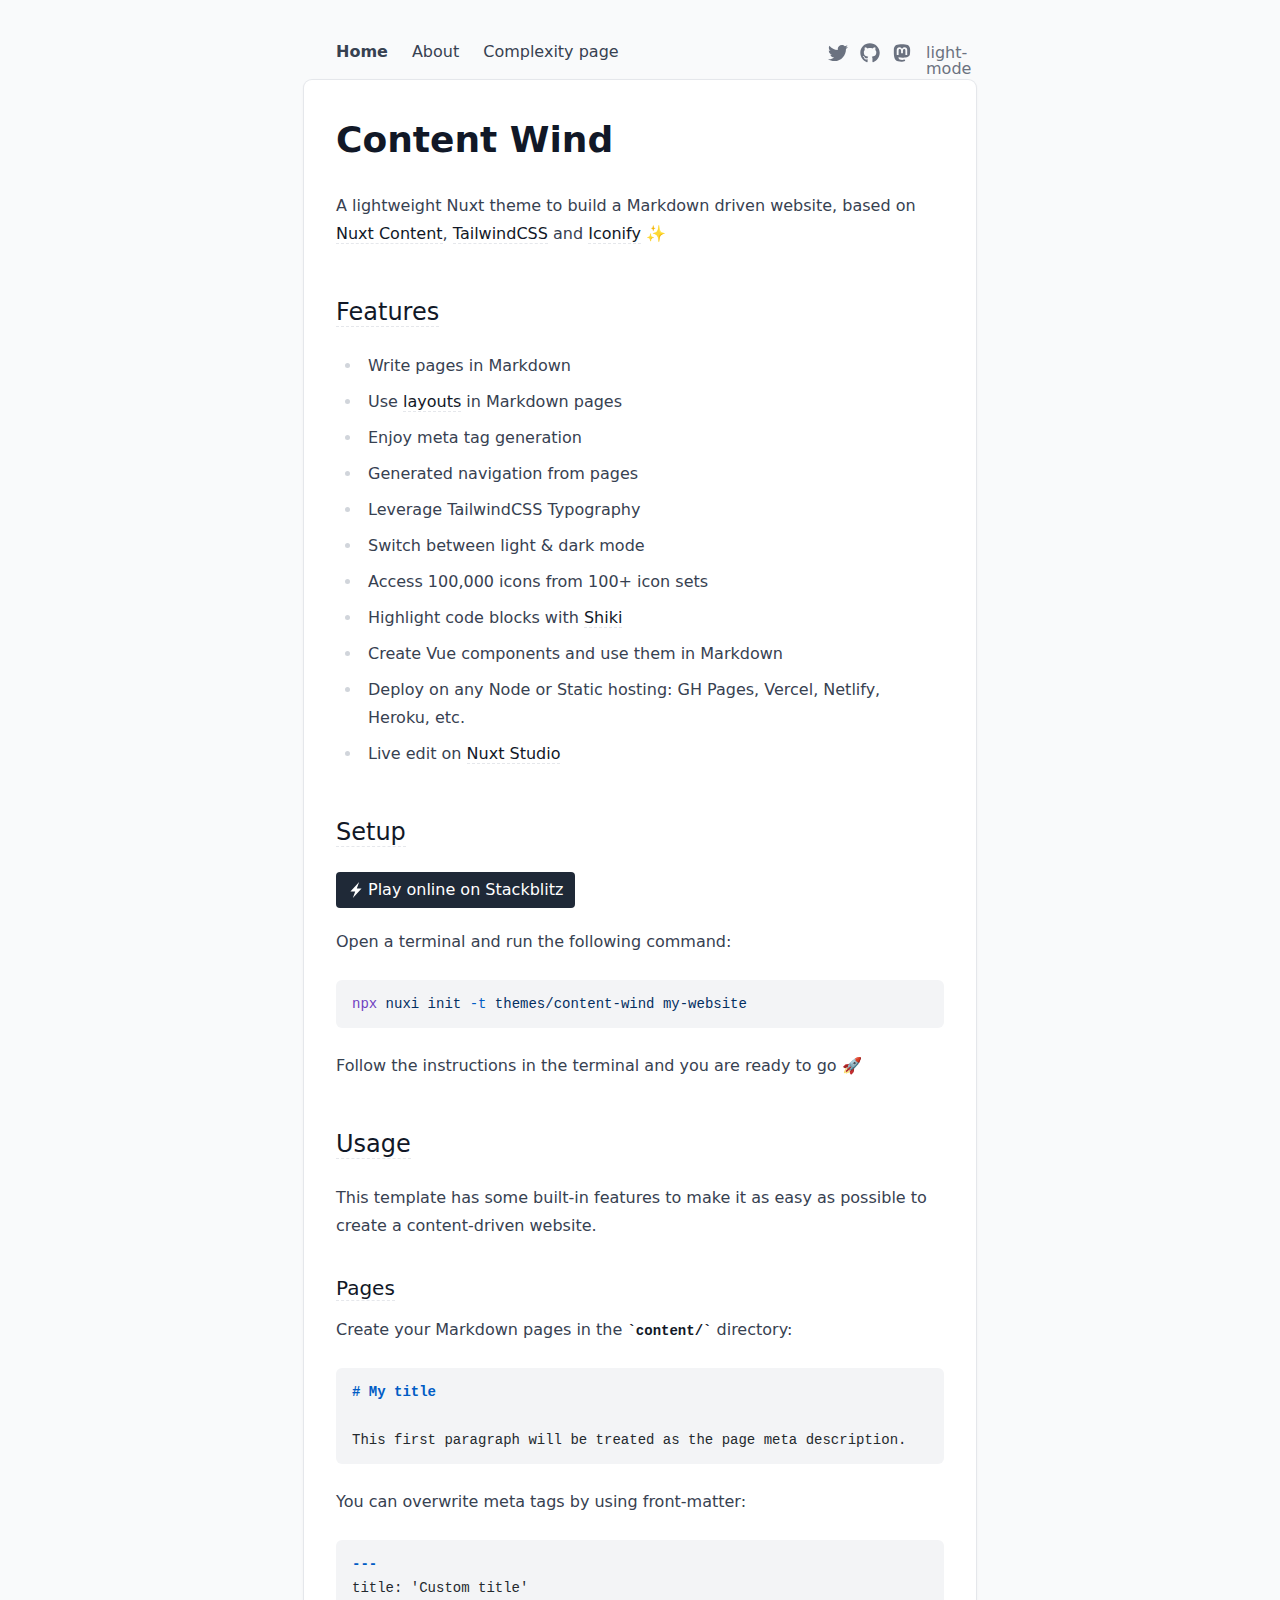
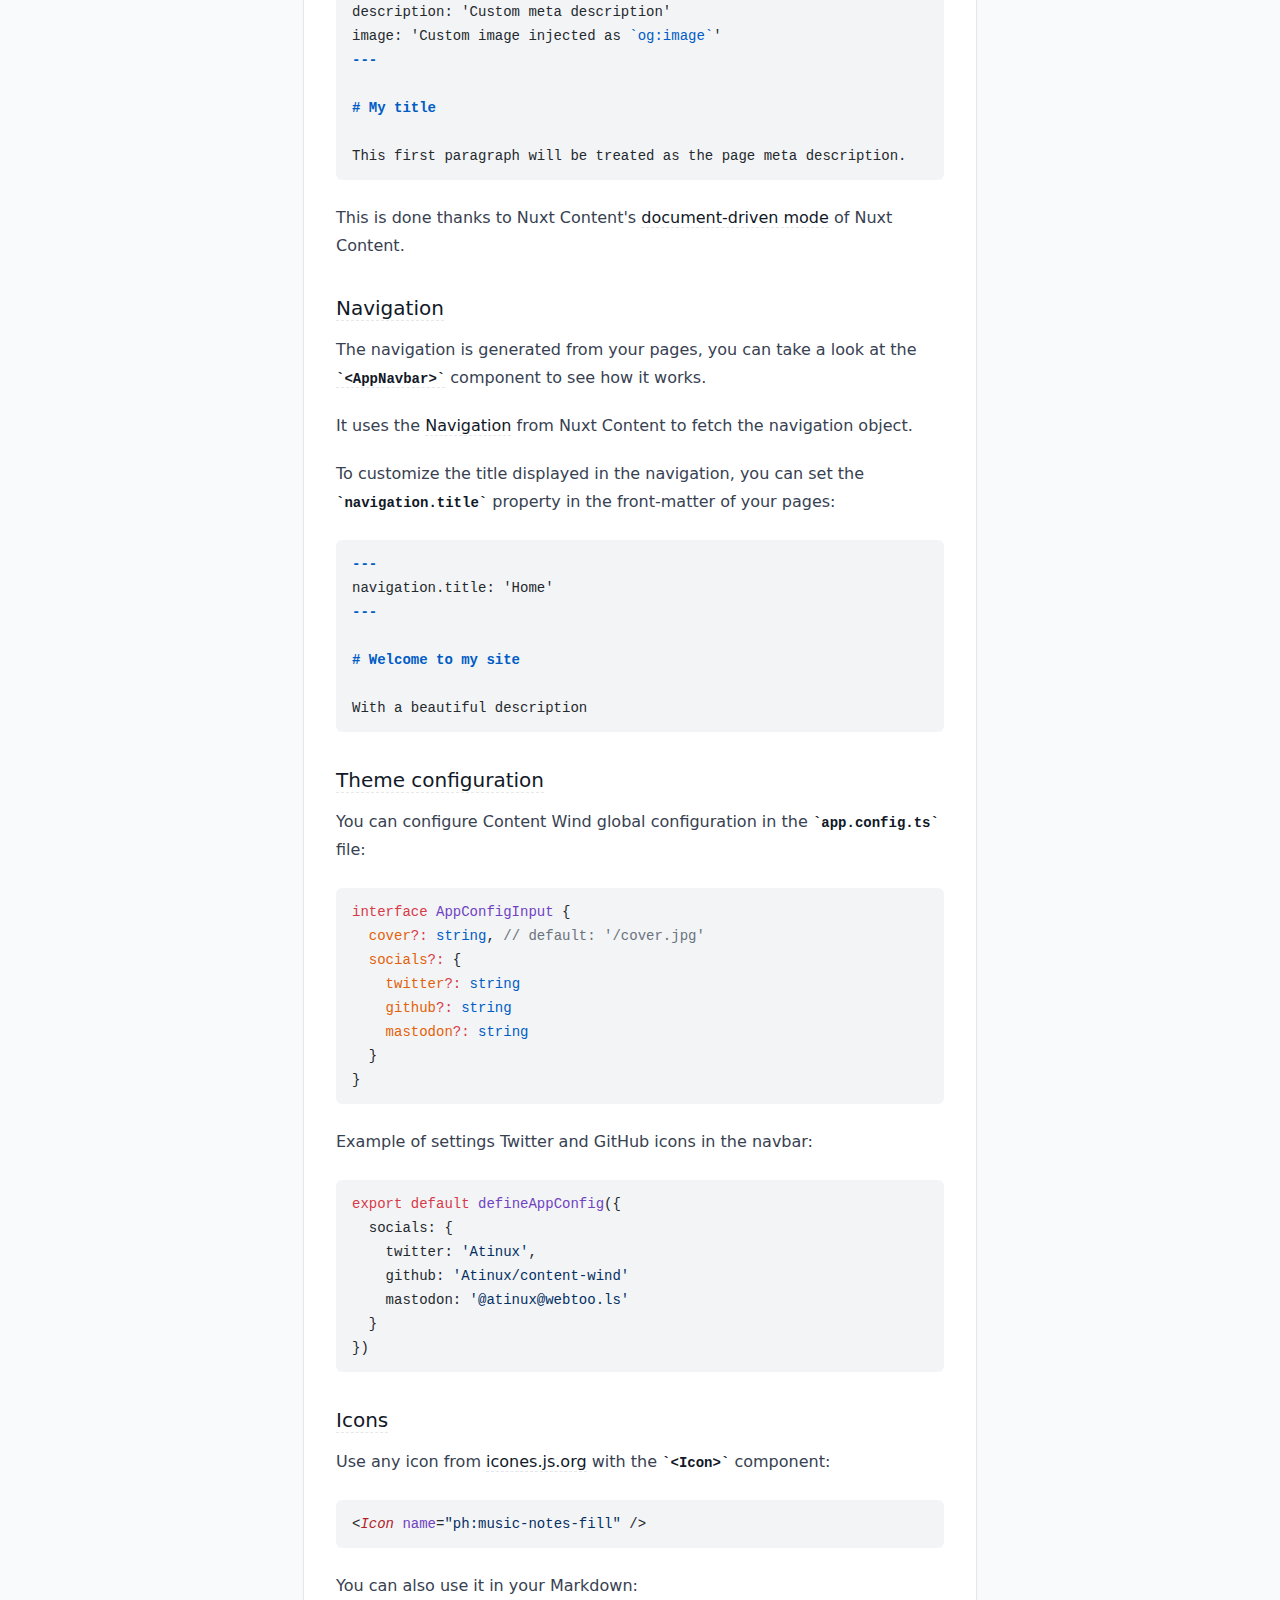
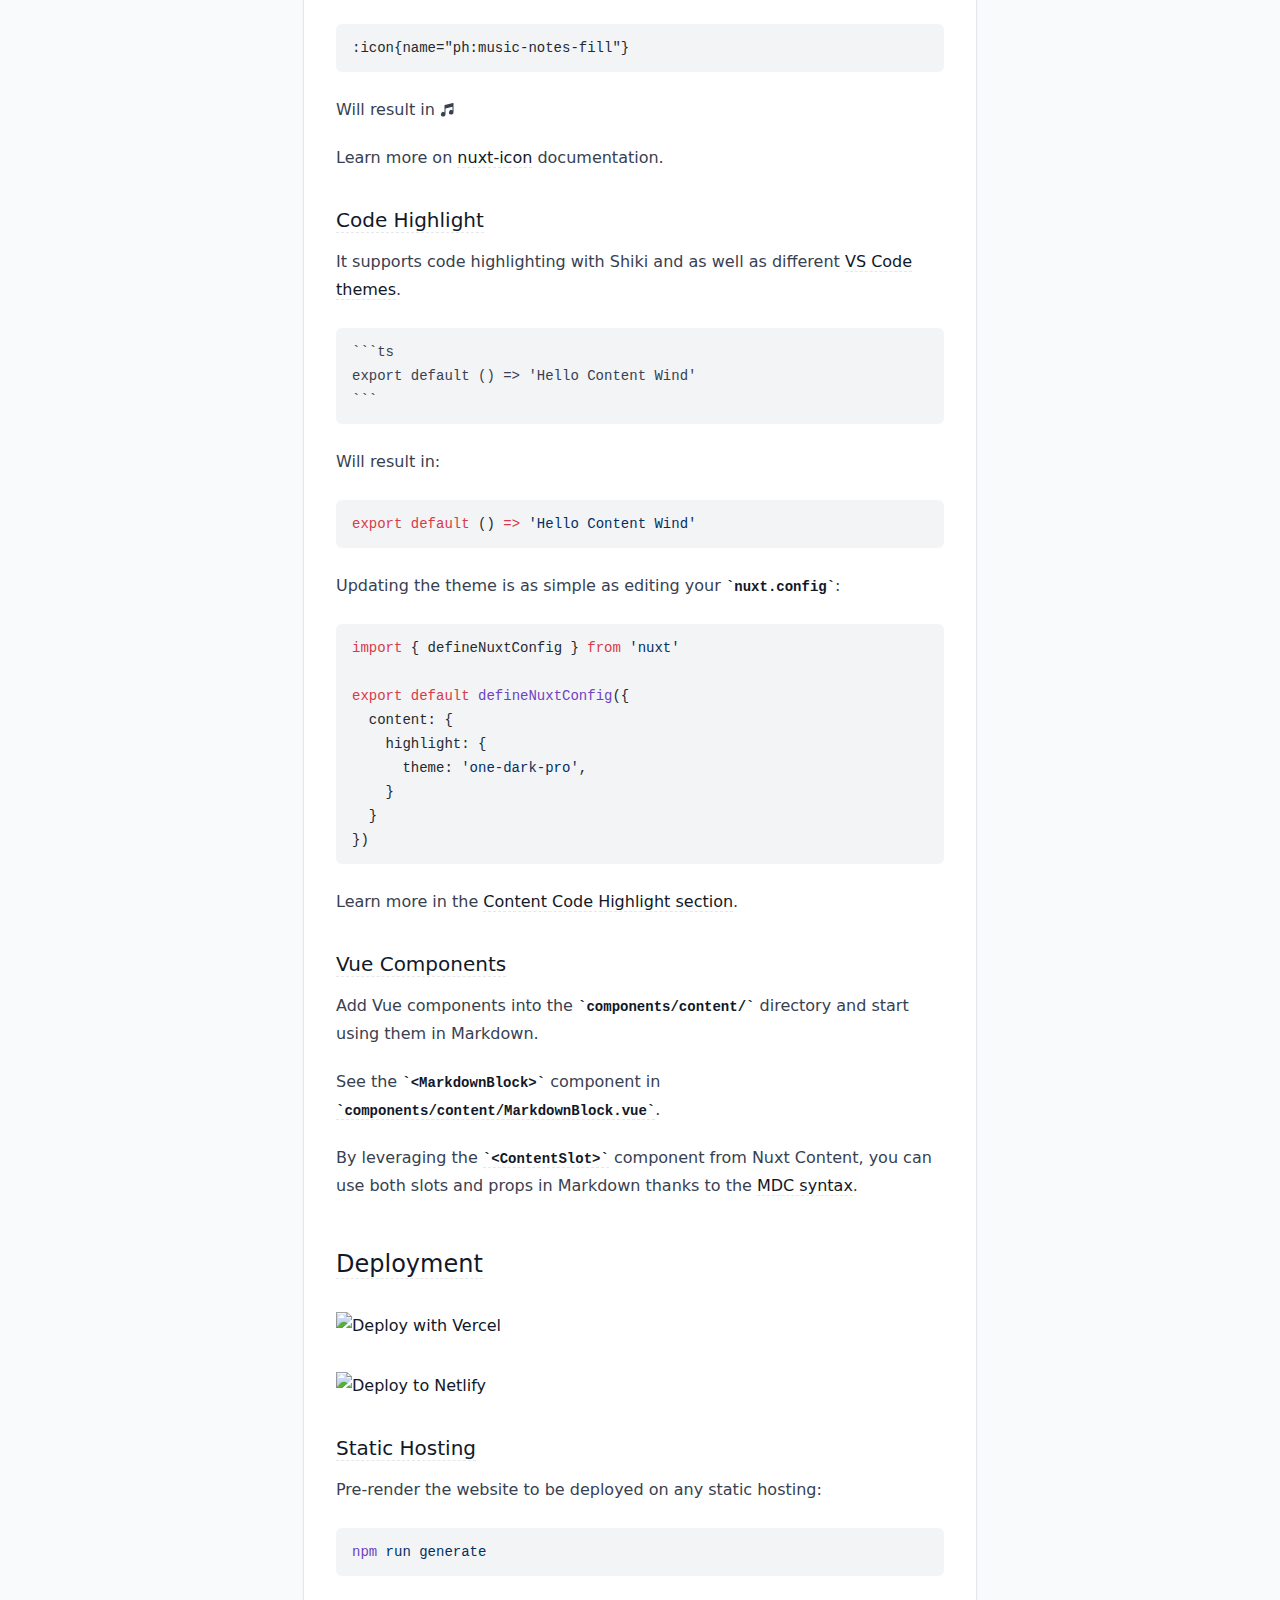
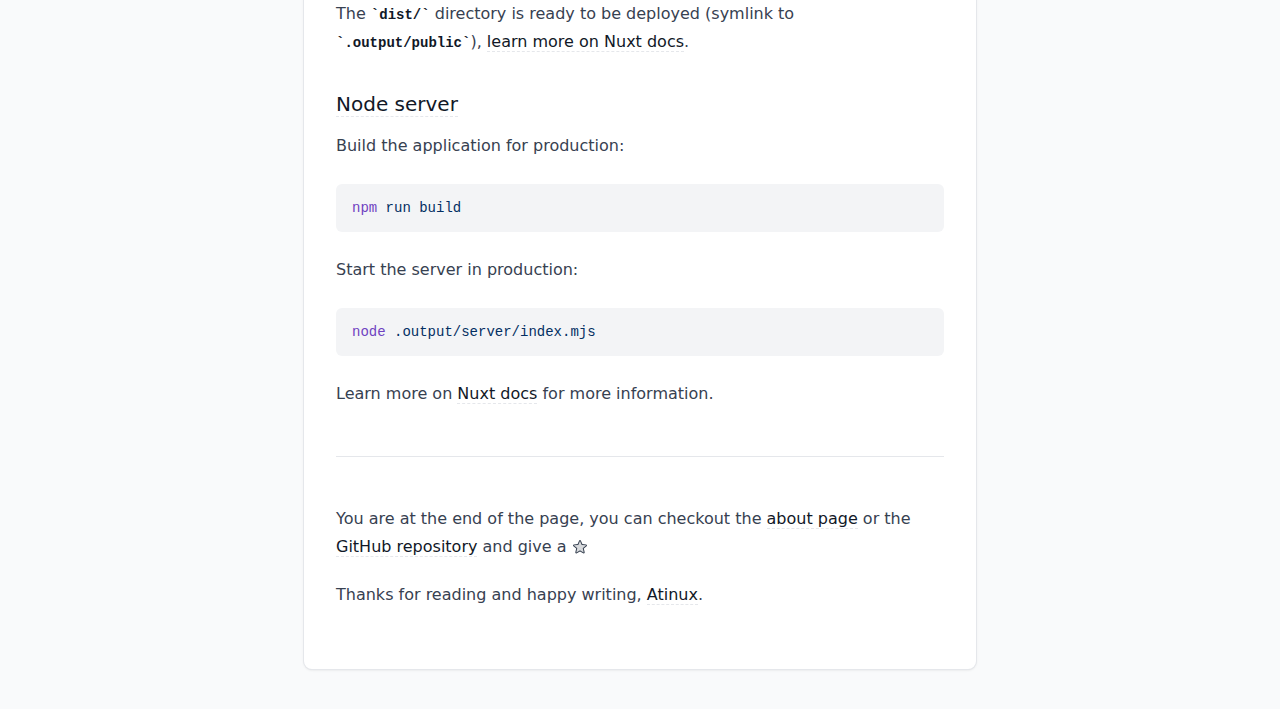
==== commit 777ae92c: "Deploying to gh-pages from @ bolokoz/nuxtstudiowind@d6f4d3927f24dbf38e1e93e1156b3d8977b8e8bf 🚀" ====
--- a/index.html
+++ b/index.html
@@ -1,51 +1,51 @@
 <!DOCTYPE html><html  lang="en" data-capo=""><head><meta charset="utf-8">
 <meta name="viewport" content="width=device-width, initial-scale=1">
 <title>Content Wind</title>
-<style>/*! tailwindcss v3.4.7 | MIT License | https://tailwindcss.com*/*,:after,:before{border:0 solid #e5e7eb;box-sizing:border-box}:after,:before{--tw-content:""}:host,html{line-height:1.5;-webkit-text-size-adjust:100%;font-family:ui-sans-serif,system-ui,sans-serif,Apple Color Emoji,Segoe UI Emoji,Segoe UI Symbol,Noto Color Emoji;font-feature-settings:normal;font-variation-settings:normal;tab-size:4;-webkit-tap-highlight-color:transparent}body{line-height:inherit;margin:0}hr{border-top-width:1px;color:inherit;height:0}abbr:where([title]){-webkit-text-decoration:underline dotted;text-decoration:underline dotted}h1,h2,h3,h4,h5,h6{font-size:inherit;font-weight:inherit}a{color:inherit;text-decoration:inherit}b,strong{font-weight:bolder}code,kbd,pre,samp{font-family:ui-monospace,SFMono-Regular,Menlo,Monaco,Consolas,Liberation Mono,Courier New,monospace;font-feature-settings:normal;font-size:1em;font-variation-settings:normal}small{font-size:80%}sub,sup{font-size:75%;line-height:0;position:relative;vertical-align:initial}sub{bottom:-.25em}sup{top:-.5em}table{border-collapse:collapse;border-color:inherit;text-indent:0}button,input,optgroup,select,textarea{color:inherit;font-family:inherit;font-feature-settings:inherit;font-size:100%;font-variation-settings:inherit;font-weight:inherit;letter-spacing:inherit;line-height:inherit;margin:0;padding:0}button,select{text-transform:none}button,input:where([type=button]),input:where([type=reset]),input:where([type=submit]){-webkit-appearance:button;background-color:initial;background-image:none}:-moz-focusring{outline:auto}:-moz-ui-invalid{box-shadow:none}progress{vertical-align:initial}::-webkit-inner-spin-button,::-webkit-outer-spin-button{height:auto}[type=search]{-webkit-appearance:textfield;outline-offset:-2px}::-webkit-search-decoration{-webkit-appearance:none}::-webkit-file-upload-button{-webkit-appearance:button;font:inherit}summary{display:list-item}blockquote,dd,dl,figure,h1,h2,h3,h4,h5,h6,hr,p,pre{margin:0}fieldset{margin:0}fieldset,legend{padding:0}menu,ol,ul{list-style:none;margin:0;padding:0}dialog{padding:0}textarea{resize:vertical}input::placeholder,textarea::placeholder{color:#9ca3af;opacity:1}[role=button],button{cursor:pointer}:disabled{cursor:default}audio,canvas,embed,iframe,img,object,svg,video{display:block;vertical-align:middle}img,video{height:auto;max-width:100%}[hidden]{display:none}*,::backdrop,:after,:before{--tw-border-spacing-x:0;--tw-border-spacing-y:0;--tw-translate-x:0;--tw-translate-y:0;--tw-rotate:0;--tw-skew-x:0;--tw-skew-y:0;--tw-scale-x:1;--tw-scale-y:1;--tw-pan-x: ;--tw-pan-y: ;--tw-pinch-zoom: ;--tw-scroll-snap-strictness:proximity;--tw-gradient-from-position: ;--tw-gradient-via-position: ;--tw-gradient-to-position: ;--tw-ordinal: ;--tw-slashed-zero: ;--tw-numeric-figure: ;--tw-numeric-spacing: ;--tw-numeric-fraction: ;--tw-ring-inset: ;--tw-ring-offset-width:0px;--tw-ring-offset-color:#fff;--tw-ring-color:#3b82f680;--tw-ring-offset-shadow:0 0 #0000;--tw-ring-shadow:0 0 #0000;--tw-shadow:0 0 #0000;--tw-shadow-colored:0 0 #0000;--tw-blur: ;--tw-brightness: ;--tw-contrast: ;--tw-grayscale: ;--tw-hue-rotate: ;--tw-invert: ;--tw-saturate: ;--tw-sepia: ;--tw-drop-shadow: ;--tw-backdrop-blur: ;--tw-backdrop-brightness: ;--tw-backdrop-contrast: ;--tw-backdrop-grayscale: ;--tw-backdrop-hue-rotate: ;--tw-backdrop-invert: ;--tw-backdrop-opacity: ;--tw-backdrop-saturate: ;--tw-backdrop-sepia: ;--tw-contain-size: ;--tw-contain-layout: ;--tw-contain-paint: ;--tw-contain-style: }.prose{color:var(--tw-prose-body);max-width:65ch}.prose :where(p):not(:where([class~=not-prose],[class~=not-prose] *)){margin-bottom:1.25em;margin-top:1.25em}.prose :where([class~=lead]):not(:where([class~=not-prose],[class~=not-prose] *)){color:var(--tw-prose-lead);font-size:1.25em;line-height:1.6;margin-bottom:1.2em;margin-top:1.2em}.prose :where(a):not(:where([class~=not-prose],[class~=not-prose] *)){color:var(--tw-prose-links);font-weight:500;text-decoration:underline}.prose :where(strong):not(:where([class~=not-prose],[class~=not-prose] *)){color:var(--tw-prose-bold);font-weight:600}.prose :where(a strong):not(:where([class~=not-prose],[class~=not-prose] *)){color:inherit}.prose :where(blockquote strong):not(:where([class~=not-prose],[class~=not-prose] *)){color:inherit}.prose :where(thead th strong):not(:where([class~=not-prose],[class~=not-prose] *)){color:inherit}.prose :where(ol):not(:where([class~=not-prose],[class~=not-prose] *)){list-style-type:decimal;margin-bottom:1.25em;margin-top:1.25em;padding-inline-start:1.625em}.prose :where(ol[type=A]):not(:where([class~=not-prose],[class~=not-prose] *)){list-style-type:upper-alpha}.prose :where(ol[type=a]):not(:where([class~=not-prose],[class~=not-prose] *)){list-style-type:lower-alpha}.prose :where(ol[type=A s]):not(:where([class~=not-prose],[class~=not-prose] *)){list-style-type:upper-alpha}.prose :where(ol[type=a s]):not(:where([class~=not-prose],[class~=not-prose] *)){list-style-type:lower-alpha}.prose :where(ol[type=I]):not(:where([class~=not-prose],[class~=not-prose] *)){list-style-type:upper-roman}.prose :where(ol[type=i]):not(:where([class~=not-prose],[class~=not-prose] *)){list-style-type:lower-roman}.prose :where(ol[type=I s]):not(:where([class~=not-prose],[class~=not-prose] *)){list-style-type:upper-roman}.prose :where(ol[type=i s]):not(:where([class~=not-prose],[class~=not-prose] *)){list-style-type:lower-roman}.prose :where(ol[type="1"]):not(:where([class~=not-prose],[class~=not-prose] *)){list-style-type:decimal}.prose :where(ul):not(:where([class~=not-prose],[class~=not-prose] *)){list-style-type:disc;margin-bottom:1.25em;margin-top:1.25em;padding-inline-start:1.625em}.prose :where(ol>li):not(:where([class~=not-prose],[class~=not-prose] *))::marker{color:var(--tw-prose-counters);font-weight:400}.prose :where(ul>li):not(:where([class~=not-prose],[class~=not-prose] *))::marker{color:var(--tw-prose-bullets)}.prose :where(dt):not(:where([class~=not-prose],[class~=not-prose] *)){color:var(--tw-prose-headings);font-weight:600;margin-top:1.25em}.prose :where(hr):not(:where([class~=not-prose],[class~=not-prose] *)){border-color:var(--tw-prose-hr);border-top-width:1px;margin-bottom:3em;margin-top:3em}.prose :where(blockquote):not(:where([class~=not-prose],[class~=not-prose] *)){border-inline-start-color:var(--tw-prose-quote-borders);border-inline-start-width:.25rem;color:var(--tw-prose-quotes);font-style:italic;font-weight:500;margin-bottom:1.6em;margin-top:1.6em;padding-inline-start:1em;quotes:"\201C""\201D""\2018""\2019"}.prose :where(blockquote p:first-of-type):not(:where([class~=not-prose],[class~=not-prose] *)):before{content:open-quote}.prose :where(blockquote p:last-of-type):not(:where([class~=not-prose],[class~=not-prose] *)):after{content:close-quote}.prose :where(h1):not(:where([class~=not-prose],[class~=not-prose] *)){color:var(--tw-prose-headings);font-size:2.25em;font-weight:800;line-height:1.1111111;margin-bottom:.8888889em;margin-top:0}.prose :where(h1 strong):not(:where([class~=not-prose],[class~=not-prose] *)){color:inherit;font-weight:900}.prose :where(h2):not(:where([class~=not-prose],[class~=not-prose] *)){color:var(--tw-prose-headings);font-size:1.5em;font-weight:700;line-height:1.3333333;margin-bottom:1em;margin-top:2em}.prose :where(h2 strong):not(:where([class~=not-prose],[class~=not-prose] *)){color:inherit;font-weight:800}.prose :where(h3):not(:where([class~=not-prose],[class~=not-prose] *)){color:var(--tw-prose-headings);font-size:1.25em;font-weight:600;line-height:1.6;margin-bottom:.6em;margin-top:1.6em}.prose :where(h3 strong):not(:where([class~=not-prose],[class~=not-prose] *)){color:inherit;font-weight:700}.prose :where(h4):not(:where([class~=not-prose],[class~=not-prose] *)){color:var(--tw-prose-headings);font-weight:600;line-height:1.5;margin-bottom:.5em;margin-top:1.5em}.prose :where(h4 strong):not(:where([class~=not-prose],[class~=not-prose] *)){color:inherit;font-weight:700}.prose :where(img):not(:where([class~=not-prose],[class~=not-prose] *)){margin-bottom:2em;margin-top:2em}.prose :where(picture):not(:where([class~=not-prose],[class~=not-prose] *)){display:block;margin-bottom:2em;margin-top:2em}.prose :where(video):not(:where([class~=not-prose],[class~=not-prose] *)){margin-bottom:2em;margin-top:2em}.prose :where(kbd):not(:where([class~=not-prose],[class~=not-prose] *)){border-radius:.3125rem;box-shadow:0 0 0 1px rgb(var(--tw-prose-kbd-shadows)/10%),0 3px 0 rgb(var(--tw-prose-kbd-shadows)/10%);color:var(--tw-prose-kbd);font-family:inherit;font-size:.875em;font-weight:500;padding-inline-end:.375em;padding-bottom:.1875em;padding-top:.1875em;padding-inline-start:.375em}.prose :where(code):not(:where([class~=not-prose],[class~=not-prose] *)){color:var(--tw-prose-code);font-size:.875em;font-weight:600}.prose :where(code):not(:where([class~=not-prose],[class~=not-prose] *)):before{content:"`"}.prose :where(code):not(:where([class~=not-prose],[class~=not-prose] *)):after{content:"`"}.prose :where(a code):not(:where([class~=not-prose],[class~=not-prose] *)){color:inherit}.prose :where(h1 code):not(:where([class~=not-prose],[class~=not-prose] *)){color:inherit}.prose :where(h2 code):not(:where([class~=not-prose],[class~=not-prose] *)){color:inherit;font-size:.875em}.prose :where(h3 code):not(:where([class~=not-prose],[class~=not-prose] *)){color:inherit;font-size:.9em}.prose :where(h4 code):not(:where([class~=not-prose],[class~=not-prose] *)){color:inherit}.prose :where(blockquote code):not(:where([class~=not-prose],[class~=not-prose] *)){color:inherit}.prose :where(thead th code):not(:where([class~=not-prose],[class~=not-prose] *)){color:inherit}.prose :where(pre):not(:where([class~=not-prose],[class~=not-prose] *)){background-color:var(--tw-prose-pre-bg);border-radius:.375rem;color:var(--tw-prose-pre-code);font-size:.875em;font-weight:400;line-height:1.7142857;margin-bottom:1.7142857em;margin-top:1.7142857em;overflow-x:auto;padding-inline-end:1.1428571em;padding-bottom:.8571429em;padding-top:.8571429em;padding-inline-start:1.1428571em}.prose :where(pre code):not(:where([class~=not-prose],[class~=not-prose] *)){background-color:initial;border-radius:0;border-width:0;color:inherit;font-family:inherit;font-size:inherit;font-weight:inherit;line-height:inherit;padding:0}.prose :where(pre code):not(:where([class~=not-prose],[class~=not-prose] *)):before{content:none}.prose :where(pre code):not(:where([class~=not-prose],[class~=not-prose] *)):after{content:none}.prose :where(table):not(:where([class~=not-prose],[class~=not-prose] *)){font-size:.875em;line-height:1.7142857;margin-bottom:2em;margin-top:2em;table-layout:auto;text-align:start;width:100%}.prose :where(thead):not(:where([class~=not-prose],[class~=not-prose] *)){border-bottom-color:var(--tw-prose-th-borders);border-bottom-width:1px}.prose :where(thead th):not(:where([class~=not-prose],[class~=not-prose] *)){color:var(--tw-prose-headings);font-weight:600;padding-inline-end:.5714286em;padding-bottom:.5714286em;padding-inline-start:.5714286em;vertical-align:bottom}.prose :where(tbody tr):not(:where([class~=not-prose],[class~=not-prose] *)){border-bottom-color:var(--tw-prose-td-borders);border-bottom-width:1px}.prose :where(tbody tr:last-child):not(:where([class~=not-prose],[class~=not-prose] *)){border-bottom-width:0}.prose :where(tbody td):not(:where([class~=not-prose],[class~=not-prose] *)){vertical-align:initial}.prose :where(tfoot):not(:where([class~=not-prose],[class~=not-prose] *)){border-top-color:var(--tw-prose-th-borders);border-top-width:1px}.prose :where(tfoot td):not(:where([class~=not-prose],[class~=not-prose] *)){vertical-align:top}.prose :where(figure>*):not(:where([class~=not-prose],[class~=not-prose] *)){margin-bottom:0;margin-top:0}.prose :where(figcaption):not(:where([class~=not-prose],[class~=not-prose] *)){color:var(--tw-prose-captions);font-size:.875em;line-height:1.4285714;margin-top:.8571429em}.prose{--tw-prose-body:#374151;--tw-prose-headings:#111827;--tw-prose-lead:#4b5563;--tw-prose-links:#111827;--tw-prose-bold:#111827;--tw-prose-counters:#6b7280;--tw-prose-bullets:#d1d5db;--tw-prose-hr:#e5e7eb;--tw-prose-quotes:#111827;--tw-prose-quote-borders:#e5e7eb;--tw-prose-captions:#6b7280;--tw-prose-kbd:#111827;--tw-prose-kbd-shadows:17 24 39;--tw-prose-code:#111827;--tw-prose-pre-code:#e5e7eb;--tw-prose-pre-bg:#1f2937;--tw-prose-th-borders:#d1d5db;--tw-prose-td-borders:#e5e7eb;--tw-prose-invert-body:#d1d5db;--tw-prose-invert-headings:#fff;--tw-prose-invert-lead:#9ca3af;--tw-prose-invert-links:#fff;--tw-prose-invert-bold:#fff;--tw-prose-invert-counters:#9ca3af;--tw-prose-invert-bullets:#4b5563;--tw-prose-invert-hr:#374151;--tw-prose-invert-quotes:#f3f4f6;--tw-prose-invert-quote-borders:#374151;--tw-prose-invert-captions:#9ca3af;--tw-prose-invert-kbd:#fff;--tw-prose-invert-kbd-shadows:255 255 255;--tw-prose-invert-code:#fff;--tw-prose-invert-pre-code:#d1d5db;--tw-prose-invert-pre-bg:#00000080;--tw-prose-invert-th-borders:#4b5563;--tw-prose-invert-td-borders:#374151;font-size:1rem;line-height:1.75}.prose :where(picture>img):not(:where([class~=not-prose],[class~=not-prose] *)){margin-bottom:0;margin-top:0}.prose :where(li):not(:where([class~=not-prose],[class~=not-prose] *)){margin-bottom:.5em;margin-top:.5em}.prose :where(ol>li):not(:where([class~=not-prose],[class~=not-prose] *)){padding-inline-start:.375em}.prose :where(ul>li):not(:where([class~=not-prose],[class~=not-prose] *)){padding-inline-start:.375em}.prose :where(.prose>ul>li p):not(:where([class~=not-prose],[class~=not-prose] *)){margin-bottom:.75em;margin-top:.75em}.prose :where(.prose>ul>li>p:first-child):not(:where([class~=not-prose],[class~=not-prose] *)){margin-top:1.25em}.prose :where(.prose>ul>li>p:last-child):not(:where([class~=not-prose],[class~=not-prose] *)){margin-bottom:1.25em}.prose :where(.prose>ol>li>p:first-child):not(:where([class~=not-prose],[class~=not-prose] *)){margin-top:1.25em}.prose :where(.prose>ol>li>p:last-child):not(:where([class~=not-prose],[class~=not-prose] *)){margin-bottom:1.25em}.prose :where(ul ul,ul ol,ol ul,ol ol):not(:where([class~=not-prose],[class~=not-prose] *)){margin-bottom:.75em;margin-top:.75em}.prose :where(dl):not(:where([class~=not-prose],[class~=not-prose] *)){margin-bottom:1.25em;margin-top:1.25em}.prose :where(dd):not(:where([class~=not-prose],[class~=not-prose] *)){margin-top:.5em;padding-inline-start:1.625em}.prose :where(hr+*):not(:where([class~=not-prose],[class~=not-prose] *)){margin-top:0}.prose :where(h2+*):not(:where([class~=not-prose],[class~=not-prose] *)){margin-top:0}.prose :where(h3+*):not(:where([class~=not-prose],[class~=not-prose] *)){margin-top:0}.prose :where(h4+*):not(:where([class~=not-prose],[class~=not-prose] *)){margin-top:0}.prose :where(thead th:first-child):not(:where([class~=not-prose],[class~=not-prose] *)){padding-inline-start:0}.prose :where(thead th:last-child):not(:where([class~=not-prose],[class~=not-prose] *)){padding-inline-end:0}.prose :where(tbody td,tfoot td):not(:where([class~=not-prose],[class~=not-prose] *)){padding-inline-end:.5714286em;padding-bottom:.5714286em;padding-top:.5714286em;padding-inline-start:.5714286em}.prose :where(tbody td:first-child,tfoot td:first-child):not(:where([class~=not-prose],[class~=not-prose] *)){padding-inline-start:0}.prose :where(tbody td:last-child,tfoot td:last-child):not(:where([class~=not-prose],[class~=not-prose] *)){padding-inline-end:0}.prose :where(figure):not(:where([class~=not-prose],[class~=not-prose] *)){margin-bottom:2em;margin-top:2em}.prose :where(.prose>:first-child):not(:where([class~=not-prose],[class~=not-prose] *)){margin-top:0}.prose :where(.prose>:last-child):not(:where([class~=not-prose],[class~=not-prose] *)){margin-bottom:0}.sr-only{height:1px;margin:-1px;overflow:hidden;padding:0;position:absolute;width:1px;clip:rect(0,0,0,0);border-width:0;white-space:nowrap}.static{position:static}.m-auto{margin:auto}.mx-auto{margin-left:auto;margin-right:auto}.mr-6{margin-right:1.5rem}.block{display:block}.inline-block{display:inline-block}.flex{display:flex}.inline-flex{display:inline-flex}.h-4{height:1rem}.h-5{height:1.25rem}.w-4{width:1rem}.w-5{width:1.25rem}.max-w-2xl{max-width:42rem}.max-w-full{max-width:100%}.max-w-none{max-width:none}.items-center{align-items:center}.justify-between{justify-content:space-between}.gap-1{gap:.25rem}.space-x-3>:not([hidden])~:not([hidden]){--tw-space-x-reverse:0;margin-left:calc(.75rem*(1 - var(--tw-space-x-reverse)));margin-right:calc(.75rem*var(--tw-space-x-reverse))}.overflow-x-auto{overflow-x:auto}.rounded{border-radius:.25rem}.bg-gray-50{--tw-bg-opacity:1;background-color:rgb(249 250 251/var(--tw-bg-opacity))}.bg-gray-800{--tw-bg-opacity:1;background-color:rgb(31 41 55/var(--tw-bg-opacity))}.bg-white{--tw-bg-opacity:1;background-color:rgb(255 255 255/var(--tw-bg-opacity))}.px-3{padding-left:.75rem;padding-right:.75rem}.px-4{padding-left:1rem;padding-right:1rem}.py-1{padding-bottom:.25rem;padding-top:.25rem}.py-10{padding-bottom:2.5rem;padding-top:2.5rem}.py-4{padding-bottom:1rem;padding-top:1rem}.text-2xl{font-size:1.5rem;line-height:2rem}.font-bold{font-weight:700}.text-black{--tw-text-opacity:1;color:rgb(0 0 0/var(--tw-text-opacity))}.text-gray-500{--tw-text-opacity:1;color:rgb(107 114 128/var(--tw-text-opacity))}.text-gray-700{--tw-text-opacity:1;color:rgb(55 65 81/var(--tw-text-opacity))}.text-white{--tw-text-opacity:1;color:rgb(255 255 255/var(--tw-text-opacity))}.no-underline{text-decoration-line:none}.ring-1{--tw-ring-offset-shadow:var(--tw-ring-inset) 0 0 0 var(--tw-ring-offset-width) var(--tw-ring-offset-color);--tw-ring-shadow:var(--tw-ring-inset) 0 0 0 calc(1px + var(--tw-ring-offset-width)) var(--tw-ring-color);box-shadow:var(--tw-ring-offset-shadow),var(--tw-ring-shadow),var(--tw-shadow,0 0 #0000)}.ring-gray-200{--tw-ring-opacity:1;--tw-ring-color:rgb(229 231 235/var(--tw-ring-opacity))}.transition{transition-duration:.15s;transition-property:color,background-color,border-color,text-decoration-color,fill,stroke,opacity,box-shadow,transform,filter,-webkit-backdrop-filter;transition-property:color,background-color,border-color,text-decoration-color,fill,stroke,opacity,box-shadow,transform,filter,backdrop-filter;transition-property:color,background-color,border-color,text-decoration-color,fill,stroke,opacity,box-shadow,transform,filter,backdrop-filter,-webkit-backdrop-filter;transition-timing-function:cubic-bezier(.4,0,.2,1)}.dark\:prose-invert:is(.dark *){--tw-prose-body:var(--tw-prose-invert-body);--tw-prose-headings:var(--tw-prose-invert-headings);--tw-prose-lead:var(--tw-prose-invert-lead);--tw-prose-links:var(--tw-prose-invert-links);--tw-prose-bold:var(--tw-prose-invert-bold);--tw-prose-counters:var(--tw-prose-invert-counters);--tw-prose-bullets:var(--tw-prose-invert-bullets);--tw-prose-hr:var(--tw-prose-invert-hr);--tw-prose-quotes:var(--tw-prose-invert-quotes);--tw-prose-quote-borders:var(--tw-prose-invert-quote-borders);--tw-prose-captions:var(--tw-prose-invert-captions);--tw-prose-kbd:var(--tw-prose-invert-kbd);--tw-prose-kbd-shadows:var(--tw-prose-invert-kbd-shadows);--tw-prose-code:var(--tw-prose-invert-code);--tw-prose-pre-code:var(--tw-prose-invert-pre-code);--tw-prose-pre-bg:var(--tw-prose-invert-pre-bg);--tw-prose-th-borders:var(--tw-prose-invert-th-borders);--tw-prose-td-borders:var(--tw-prose-invert-td-borders)}.hover\:text-gray-700:hover{--tw-text-opacity:1;color:rgb(55 65 81/var(--tw-text-opacity))}.prose-a\:border-b :is(:where(a):not(:where([class~=not-prose],[class~=not-prose] *))){border-bottom-width:1px}.prose-a\:border-dashed :is(:where(a):not(:where([class~=not-prose],[class~=not-prose] *))){border-style:dashed}.prose-a\:font-normal :is(:where(a):not(:where([class~=not-prose],[class~=not-prose] *))){font-weight:400}.prose-a\:no-underline :is(:where(a):not(:where([class~=not-prose],[class~=not-prose] *))){text-decoration-line:none}.hover\:prose-a\:border-solid :is(:where(a):not(:where([class~=not-prose],[class~=not-prose] *))):hover{border-style:solid}.hover\:prose-a\:border-primary-400 :is(:where(a):not(:where([class~=not-prose],[class~=not-prose] *))):hover{--tw-border-opacity:1;border-color:rgb(52 211 153/var(--tw-border-opacity))}.hover\:prose-a\:text-primary-400 :is(:where(a):not(:where([class~=not-prose],[class~=not-prose] *))):hover{--tw-text-opacity:1;color:rgb(52 211 153/var(--tw-text-opacity))}.prose-pre\:bg-gray-100 :is(:where(pre):not(:where([class~=not-prose],[class~=not-prose] *))){--tw-bg-opacity:1;background-color:rgb(243 244 246/var(--tw-bg-opacity))}.dark\:bg-gray-200:is(.dark *){--tw-bg-opacity:1;background-color:rgb(229 231 235/var(--tw-bg-opacity))}.dark\:bg-gray-800:is(.dark *){--tw-bg-opacity:1;background-color:rgb(31 41 55/var(--tw-bg-opacity))}.dark\:bg-gray-900:is(.dark *){--tw-bg-opacity:1;background-color:rgb(17 24 39/var(--tw-bg-opacity))}.dark\:text-gray-100:is(.dark *){--tw-text-opacity:1;color:rgb(243 244 246/var(--tw-text-opacity))}.dark\:text-gray-200:is(.dark *){--tw-text-opacity:1;color:rgb(229 231 235/var(--tw-text-opacity))}.dark\:text-gray-300:is(.dark *){--tw-text-opacity:1;color:rgb(209 213 219/var(--tw-text-opacity))}.dark\:text-gray-950:is(.dark *){--tw-text-opacity:1;color:rgb(3 7 18/var(--tw-text-opacity))}.dark\:ring-gray-700:is(.dark *){--tw-ring-opacity:1;--tw-ring-color:rgb(55 65 81/var(--tw-ring-opacity))}.dark\:hover\:text-gray-300:hover:is(.dark *){--tw-text-opacity:1;color:rgb(209 213 219/var(--tw-text-opacity))}.dark\:prose-pre\:bg-gray-900 :is(:where(pre):not(:where([class~=not-prose],[class~=not-prose] *))):is(.dark *){--tw-bg-opacity:1;background-color:rgb(17 24 39/var(--tw-bg-opacity))}@media (min-width:640px){.sm\:rounded{border-radius:.25rem}.sm\:rounded-lg{border-radius:.5rem}.sm\:px-8{padding-left:2rem;padding-right:2rem}.sm\:pb-10{padding-bottom:2.5rem}.sm\:pt-6{padding-top:1.5rem}.sm\:shadow{--tw-shadow:0 1px 3px 0 #0000001a,0 1px 2px -1px #0000001a;--tw-shadow-colored:0 1px 3px 0 var(--tw-shadow-color),0 1px 2px -1px var(--tw-shadow-color);box-shadow:var(--tw-ring-offset-shadow,0 0 #0000),var(--tw-ring-shadow,0 0 #0000),var(--tw-shadow)}}</style>
-<style>.icon[data-v-9194748f]{display:inline-block;vertical-align:middle}</style>
+<style>*,::backdrop,:after,:before{--tw-border-spacing-x:0;--tw-border-spacing-y:0;--tw-translate-x:0;--tw-translate-y:0;--tw-rotate:0;--tw-skew-x:0;--tw-skew-y:0;--tw-scale-x:1;--tw-scale-y:1;--tw-pan-x: ;--tw-pan-y: ;--tw-pinch-zoom: ;--tw-scroll-snap-strictness:proximity;--tw-gradient-from-position: ;--tw-gradient-via-position: ;--tw-gradient-to-position: ;--tw-ordinal: ;--tw-slashed-zero: ;--tw-numeric-figure: ;--tw-numeric-spacing: ;--tw-numeric-fraction: ;--tw-ring-inset: ;--tw-ring-offset-width:0px;--tw-ring-offset-color:#fff;--tw-ring-color:#3b82f680;--tw-ring-offset-shadow:0 0 #0000;--tw-ring-shadow:0 0 #0000;--tw-shadow:0 0 #0000;--tw-shadow-colored:0 0 #0000;--tw-blur: ;--tw-brightness: ;--tw-contrast: ;--tw-grayscale: ;--tw-hue-rotate: ;--tw-invert: ;--tw-saturate: ;--tw-sepia: ;--tw-drop-shadow: ;--tw-backdrop-blur: ;--tw-backdrop-brightness: ;--tw-backdrop-contrast: ;--tw-backdrop-grayscale: ;--tw-backdrop-hue-rotate: ;--tw-backdrop-invert: ;--tw-backdrop-opacity: ;--tw-backdrop-saturate: ;--tw-backdrop-sepia: ;--tw-contain-size: ;--tw-contain-layout: ;--tw-contain-paint: ;--tw-contain-style: }/*! tailwindcss v3.4.12 | MIT License | https://tailwindcss.com*/*,:after,:before{border:0 solid #e5e7eb;box-sizing:border-box}:after,:before{--tw-content:""}:host,html{line-height:1.5;-webkit-text-size-adjust:100%;font-family:ui-sans-serif,system-ui,sans-serif,Apple Color Emoji,Segoe UI Emoji,Segoe UI Symbol,Noto Color Emoji;font-feature-settings:normal;font-variation-settings:normal;tab-size:4;-webkit-tap-highlight-color:transparent}body{line-height:inherit;margin:0}hr{border-top-width:1px;color:inherit;height:0}abbr:where([title]){-webkit-text-decoration:underline dotted;text-decoration:underline dotted}h1,h2,h3,h4,h5,h6{font-size:inherit;font-weight:inherit}a{color:inherit;text-decoration:inherit}b,strong{font-weight:bolder}code,kbd,pre,samp{font-family:ui-monospace,SFMono-Regular,Menlo,Monaco,Consolas,Liberation Mono,Courier New,monospace;font-feature-settings:normal;font-size:1em;font-variation-settings:normal}small{font-size:80%}sub,sup{font-size:75%;line-height:0;position:relative;vertical-align:initial}sub{bottom:-.25em}sup{top:-.5em}table{border-collapse:collapse;border-color:inherit;text-indent:0}button,input,optgroup,select,textarea{color:inherit;font-family:inherit;font-feature-settings:inherit;font-size:100%;font-variation-settings:inherit;font-weight:inherit;letter-spacing:inherit;line-height:inherit;margin:0;padding:0}button,select{text-transform:none}button,input:where([type=button]),input:where([type=reset]),input:where([type=submit]){-webkit-appearance:button;background-color:initial;background-image:none}:-moz-focusring{outline:auto}:-moz-ui-invalid{box-shadow:none}progress{vertical-align:initial}::-webkit-inner-spin-button,::-webkit-outer-spin-button{height:auto}[type=search]{-webkit-appearance:textfield;outline-offset:-2px}::-webkit-search-decoration{-webkit-appearance:none}::-webkit-file-upload-button{-webkit-appearance:button;font:inherit}summary{display:list-item}blockquote,dd,dl,figure,h1,h2,h3,h4,h5,h6,hr,p,pre{margin:0}fieldset{margin:0}fieldset,legend{padding:0}menu,ol,ul{list-style:none;margin:0;padding:0}dialog{padding:0}textarea{resize:vertical}input::placeholder,textarea::placeholder{color:#9ca3af;opacity:1}[role=button],button{cursor:pointer}:disabled{cursor:default}audio,canvas,embed,iframe,img,object,svg,video{display:block;vertical-align:middle}img,video{height:auto;max-width:100%}[hidden]{display:none}.prose{color:var(--tw-prose-body);max-width:65ch}.prose :where(p):not(:where([class~=not-prose],[class~=not-prose] *)){margin-bottom:1.25em;margin-top:1.25em}.prose :where([class~=lead]):not(:where([class~=not-prose],[class~=not-prose] *)){color:var(--tw-prose-lead);font-size:1.25em;line-height:1.6;margin-bottom:1.2em;margin-top:1.2em}.prose :where(a):not(:where([class~=not-prose],[class~=not-prose] *)){color:var(--tw-prose-links);font-weight:500;text-decoration:underline}.prose :where(strong):not(:where([class~=not-prose],[class~=not-prose] *)){color:var(--tw-prose-bold);font-weight:600}.prose :where(a strong):not(:where([class~=not-prose],[class~=not-prose] *)){color:inherit}.prose :where(blockquote strong):not(:where([class~=not-prose],[class~=not-prose] *)){color:inherit}.prose :where(thead th strong):not(:where([class~=not-prose],[class~=not-prose] *)){color:inherit}.prose :where(ol):not(:where([class~=not-prose],[class~=not-prose] *)){list-style-type:decimal;margin-bottom:1.25em;margin-top:1.25em;padding-inline-start:1.625em}.prose :where(ol[type=A]):not(:where([class~=not-prose],[class~=not-prose] *)){list-style-type:upper-alpha}.prose :where(ol[type=a]):not(:where([class~=not-prose],[class~=not-prose] *)){list-style-type:lower-alpha}.prose :where(ol[type=A s]):not(:where([class~=not-prose],[class~=not-prose] *)){list-style-type:upper-alpha}.prose :where(ol[type=a s]):not(:where([class~=not-prose],[class~=not-prose] *)){list-style-type:lower-alpha}.prose :where(ol[type=I]):not(:where([class~=not-prose],[class~=not-prose] *)){list-style-type:upper-roman}.prose :where(ol[type=i]):not(:where([class~=not-prose],[class~=not-prose] *)){list-style-type:lower-roman}.prose :where(ol[type=I s]):not(:where([class~=not-prose],[class~=not-prose] *)){list-style-type:upper-roman}.prose :where(ol[type=i s]):not(:where([class~=not-prose],[class~=not-prose] *)){list-style-type:lower-roman}.prose :where(ol[type="1"]):not(:where([class~=not-prose],[class~=not-prose] *)){list-style-type:decimal}.prose :where(ul):not(:where([class~=not-prose],[class~=not-prose] *)){list-style-type:disc;margin-bottom:1.25em;margin-top:1.25em;padding-inline-start:1.625em}.prose :where(ol>li):not(:where([class~=not-prose],[class~=not-prose] *))::marker{color:var(--tw-prose-counters);font-weight:400}.prose :where(ul>li):not(:where([class~=not-prose],[class~=not-prose] *))::marker{color:var(--tw-prose-bullets)}.prose :where(dt):not(:where([class~=not-prose],[class~=not-prose] *)){color:var(--tw-prose-headings);font-weight:600;margin-top:1.25em}.prose :where(hr):not(:where([class~=not-prose],[class~=not-prose] *)){border-color:var(--tw-prose-hr);border-top-width:1px;margin-bottom:3em;margin-top:3em}.prose :where(blockquote):not(:where([class~=not-prose],[class~=not-prose] *)){border-inline-start-color:var(--tw-prose-quote-borders);border-inline-start-width:.25rem;color:var(--tw-prose-quotes);font-style:italic;font-weight:500;margin-bottom:1.6em;margin-top:1.6em;padding-inline-start:1em;quotes:"\201C""\201D""\2018""\2019"}.prose :where(blockquote p:first-of-type):not(:where([class~=not-prose],[class~=not-prose] *)):before{content:open-quote}.prose :where(blockquote p:last-of-type):not(:where([class~=not-prose],[class~=not-prose] *)):after{content:close-quote}.prose :where(h1):not(:where([class~=not-prose],[class~=not-prose] *)){color:var(--tw-prose-headings);font-size:2.25em;font-weight:800;line-height:1.1111111;margin-bottom:.8888889em;margin-top:0}.prose :where(h1 strong):not(:where([class~=not-prose],[class~=not-prose] *)){color:inherit;font-weight:900}.prose :where(h2):not(:where([class~=not-prose],[class~=not-prose] *)){color:var(--tw-prose-headings);font-size:1.5em;font-weight:700;line-height:1.3333333;margin-bottom:1em;margin-top:2em}.prose :where(h2 strong):not(:where([class~=not-prose],[class~=not-prose] *)){color:inherit;font-weight:800}.prose :where(h3):not(:where([class~=not-prose],[class~=not-prose] *)){color:var(--tw-prose-headings);font-size:1.25em;font-weight:600;line-height:1.6;margin-bottom:.6em;margin-top:1.6em}.prose :where(h3 strong):not(:where([class~=not-prose],[class~=not-prose] *)){color:inherit;font-weight:700}.prose :where(h4):not(:where([class~=not-prose],[class~=not-prose] *)){color:var(--tw-prose-headings);font-weight:600;line-height:1.5;margin-bottom:.5em;margin-top:1.5em}.prose :where(h4 strong):not(:where([class~=not-prose],[class~=not-prose] *)){color:inherit;font-weight:700}.prose :where(img):not(:where([class~=not-prose],[class~=not-prose] *)){margin-bottom:2em;margin-top:2em}.prose :where(picture):not(:where([class~=not-prose],[class~=not-prose] *)){display:block;margin-bottom:2em;margin-top:2em}.prose :where(video):not(:where([class~=not-prose],[class~=not-prose] *)){margin-bottom:2em;margin-top:2em}.prose :where(kbd):not(:where([class~=not-prose],[class~=not-prose] *)){border-radius:.3125rem;box-shadow:0 0 0 1px rgb(var(--tw-prose-kbd-shadows)/10%),0 3px 0 rgb(var(--tw-prose-kbd-shadows)/10%);color:var(--tw-prose-kbd);font-family:inherit;font-size:.875em;font-weight:500;padding-inline-end:.375em;padding-bottom:.1875em;padding-top:.1875em;padding-inline-start:.375em}.prose :where(code):not(:where([class~=not-prose],[class~=not-prose] *)){color:var(--tw-prose-code);font-size:.875em;font-weight:600}.prose :where(code):not(:where([class~=not-prose],[class~=not-prose] *)):before{content:"`"}.prose :where(code):not(:where([class~=not-prose],[class~=not-prose] *)):after{content:"`"}.prose :where(a code):not(:where([class~=not-prose],[class~=not-prose] *)){color:inherit}.prose :where(h1 code):not(:where([class~=not-prose],[class~=not-prose] *)){color:inherit}.prose :where(h2 code):not(:where([class~=not-prose],[class~=not-prose] *)){color:inherit;font-size:.875em}.prose :where(h3 code):not(:where([class~=not-prose],[class~=not-prose] *)){color:inherit;font-size:.9em}.prose :where(h4 code):not(:where([class~=not-prose],[class~=not-prose] *)){color:inherit}.prose :where(blockquote code):not(:where([class~=not-prose],[class~=not-prose] *)){color:inherit}.prose :where(thead th code):not(:where([class~=not-prose],[class~=not-prose] *)){color:inherit}.prose :where(pre):not(:where([class~=not-prose],[class~=not-prose] *)){background-color:var(--tw-prose-pre-bg);border-radius:.375rem;color:var(--tw-prose-pre-code);font-size:.875em;font-weight:400;line-height:1.7142857;margin-bottom:1.7142857em;margin-top:1.7142857em;overflow-x:auto;padding-inline-end:1.1428571em;padding-bottom:.8571429em;padding-top:.8571429em;padding-inline-start:1.1428571em}.prose :where(pre code):not(:where([class~=not-prose],[class~=not-prose] *)){background-color:initial;border-radius:0;border-width:0;color:inherit;font-family:inherit;font-size:inherit;font-weight:inherit;line-height:inherit;padding:0}.prose :where(pre code):not(:where([class~=not-prose],[class~=not-prose] *)):before{content:none}.prose :where(pre code):not(:where([class~=not-prose],[class~=not-prose] *)):after{content:none}.prose :where(table):not(:where([class~=not-prose],[class~=not-prose] *)){font-size:.875em;line-height:1.7142857;margin-bottom:2em;margin-top:2em;table-layout:auto;width:100%}.prose :where(thead):not(:where([class~=not-prose],[class~=not-prose] *)){border-bottom-color:var(--tw-prose-th-borders);border-bottom-width:1px}.prose :where(thead th):not(:where([class~=not-prose],[class~=not-prose] *)){color:var(--tw-prose-headings);font-weight:600;padding-inline-end:.5714286em;padding-bottom:.5714286em;padding-inline-start:.5714286em;vertical-align:bottom}.prose :where(tbody tr):not(:where([class~=not-prose],[class~=not-prose] *)){border-bottom-color:var(--tw-prose-td-borders);border-bottom-width:1px}.prose :where(tbody tr:last-child):not(:where([class~=not-prose],[class~=not-prose] *)){border-bottom-width:0}.prose :where(tbody td):not(:where([class~=not-prose],[class~=not-prose] *)){vertical-align:initial}.prose :where(tfoot):not(:where([class~=not-prose],[class~=not-prose] *)){border-top-color:var(--tw-prose-th-borders);border-top-width:1px}.prose :where(tfoot td):not(:where([class~=not-prose],[class~=not-prose] *)){vertical-align:top}.prose :where(th,td):not(:where([class~=not-prose],[class~=not-prose] *)){text-align:start}.prose :where(figure>*):not(:where([class~=not-prose],[class~=not-prose] *)){margin-bottom:0;margin-top:0}.prose :where(figcaption):not(:where([class~=not-prose],[class~=not-prose] *)){color:var(--tw-prose-captions);font-size:.875em;line-height:1.4285714;margin-top:.8571429em}.prose{--tw-prose-body:#374151;--tw-prose-headings:#111827;--tw-prose-lead:#4b5563;--tw-prose-links:#111827;--tw-prose-bold:#111827;--tw-prose-counters:#6b7280;--tw-prose-bullets:#d1d5db;--tw-prose-hr:#e5e7eb;--tw-prose-quotes:#111827;--tw-prose-quote-borders:#e5e7eb;--tw-prose-captions:#6b7280;--tw-prose-kbd:#111827;--tw-prose-kbd-shadows:17 24 39;--tw-prose-code:#111827;--tw-prose-pre-code:#e5e7eb;--tw-prose-pre-bg:#1f2937;--tw-prose-th-borders:#d1d5db;--tw-prose-td-borders:#e5e7eb;--tw-prose-invert-body:#d1d5db;--tw-prose-invert-headings:#fff;--tw-prose-invert-lead:#9ca3af;--tw-prose-invert-links:#fff;--tw-prose-invert-bold:#fff;--tw-prose-invert-counters:#9ca3af;--tw-prose-invert-bullets:#4b5563;--tw-prose-invert-hr:#374151;--tw-prose-invert-quotes:#f3f4f6;--tw-prose-invert-quote-borders:#374151;--tw-prose-invert-captions:#9ca3af;--tw-prose-invert-kbd:#fff;--tw-prose-invert-kbd-shadows:255 255 255;--tw-prose-invert-code:#fff;--tw-prose-invert-pre-code:#d1d5db;--tw-prose-invert-pre-bg:#00000080;--tw-prose-invert-th-borders:#4b5563;--tw-prose-invert-td-borders:#374151;font-size:1rem;line-height:1.75}.prose :where(picture>img):not(:where([class~=not-prose],[class~=not-prose] *)){margin-bottom:0;margin-top:0}.prose :where(li):not(:where([class~=not-prose],[class~=not-prose] *)){margin-bottom:.5em;margin-top:.5em}.prose :where(ol>li):not(:where([class~=not-prose],[class~=not-prose] *)){padding-inline-start:.375em}.prose :where(ul>li):not(:where([class~=not-prose],[class~=not-prose] *)){padding-inline-start:.375em}.prose :where(.prose>ul>li p):not(:where([class~=not-prose],[class~=not-prose] *)){margin-bottom:.75em;margin-top:.75em}.prose :where(.prose>ul>li>p:first-child):not(:where([class~=not-prose],[class~=not-prose] *)){margin-top:1.25em}.prose :where(.prose>ul>li>p:last-child):not(:where([class~=not-prose],[class~=not-prose] *)){margin-bottom:1.25em}.prose :where(.prose>ol>li>p:first-child):not(:where([class~=not-prose],[class~=not-prose] *)){margin-top:1.25em}.prose :where(.prose>ol>li>p:last-child):not(:where([class~=not-prose],[class~=not-prose] *)){margin-bottom:1.25em}.prose :where(ul ul,ul ol,ol ul,ol ol):not(:where([class~=not-prose],[class~=not-prose] *)){margin-bottom:.75em;margin-top:.75em}.prose :where(dl):not(:where([class~=not-prose],[class~=not-prose] *)){margin-bottom:1.25em;margin-top:1.25em}.prose :where(dd):not(:where([class~=not-prose],[class~=not-prose] *)){margin-top:.5em;padding-inline-start:1.625em}.prose :where(hr+*):not(:where([class~=not-prose],[class~=not-prose] *)){margin-top:0}.prose :where(h2+*):not(:where([class~=not-prose],[class~=not-prose] *)){margin-top:0}.prose :where(h3+*):not(:where([class~=not-prose],[class~=not-prose] *)){margin-top:0}.prose :where(h4+*):not(:where([class~=not-prose],[class~=not-prose] *)){margin-top:0}.prose :where(thead th:first-child):not(:where([class~=not-prose],[class~=not-prose] *)){padding-inline-start:0}.prose :where(thead th:last-child):not(:where([class~=not-prose],[class~=not-prose] *)){padding-inline-end:0}.prose :where(tbody td,tfoot td):not(:where([class~=not-prose],[class~=not-prose] *)){padding-inline-end:.5714286em;padding-bottom:.5714286em;padding-top:.5714286em;padding-inline-start:.5714286em}.prose :where(tbody td:first-child,tfoot td:first-child):not(:where([class~=not-prose],[class~=not-prose] *)){padding-inline-start:0}.prose :where(tbody td:last-child,tfoot td:last-child):not(:where([class~=not-prose],[class~=not-prose] *)){padding-inline-end:0}.prose :where(figure):not(:where([class~=not-prose],[class~=not-prose] *)){margin-bottom:2em;margin-top:2em}.prose :where(.prose>:first-child):not(:where([class~=not-prose],[class~=not-prose] *)){margin-top:0}.prose :where(.prose>:last-child):not(:where([class~=not-prose],[class~=not-prose] *)){margin-bottom:0}.sr-only{height:1px;margin:-1px;overflow:hidden;padding:0;position:absolute;width:1px;clip:rect(0,0,0,0);border-width:0;white-space:nowrap}.static{position:static}.m-auto{margin:auto}.mx-auto{margin-left:auto;margin-right:auto}.mr-6{margin-right:1.5rem}.block{display:block}.inline-block{display:inline-block}.flex{display:flex}.inline-flex{display:inline-flex}.h-4{height:1rem}.h-5{height:1.25rem}.w-4{width:1rem}.w-5{width:1.25rem}.max-w-2xl{max-width:42rem}.max-w-full{max-width:100%}.max-w-none{max-width:none}.items-center{align-items:center}.justify-between{justify-content:space-between}.gap-1{gap:.25rem}.space-x-3>:not([hidden])~:not([hidden]){--tw-space-x-reverse:0;margin-left:calc(.75rem*(1 - var(--tw-space-x-reverse)));margin-right:calc(.75rem*var(--tw-space-x-reverse))}.overflow-x-auto{overflow-x:auto}.rounded{border-radius:.25rem}.bg-gray-50{--tw-bg-opacity:1;background-color:rgb(249 250 251/var(--tw-bg-opacity))}.bg-gray-800{--tw-bg-opacity:1;background-color:rgb(31 41 55/var(--tw-bg-opacity))}.bg-white{--tw-bg-opacity:1;background-color:rgb(255 255 255/var(--tw-bg-opacity))}.px-3{padding-left:.75rem;padding-right:.75rem}.px-4{padding-left:1rem;padding-right:1rem}.py-1{padding-bottom:.25rem;padding-top:.25rem}.py-10{padding-bottom:2.5rem;padding-top:2.5rem}.py-4{padding-bottom:1rem;padding-top:1rem}.text-2xl{font-size:1.5rem;line-height:2rem}.font-bold{font-weight:700}.text-black{--tw-text-opacity:1;color:rgb(0 0 0/var(--tw-text-opacity))}.text-gray-500{--tw-text-opacity:1;color:rgb(107 114 128/var(--tw-text-opacity))}.text-gray-700{--tw-text-opacity:1;color:rgb(55 65 81/var(--tw-text-opacity))}.text-white{--tw-text-opacity:1;color:rgb(255 255 255/var(--tw-text-opacity))}.no-underline{text-decoration-line:none}.ring-1{--tw-ring-offset-shadow:var(--tw-ring-inset) 0 0 0 var(--tw-ring-offset-width) var(--tw-ring-offset-color);--tw-ring-shadow:var(--tw-ring-inset) 0 0 0 calc(1px + var(--tw-ring-offset-width)) var(--tw-ring-color);box-shadow:var(--tw-ring-offset-shadow),var(--tw-ring-shadow),var(--tw-shadow,0 0 #0000)}.ring-gray-200{--tw-ring-opacity:1;--tw-ring-color:rgb(229 231 235/var(--tw-ring-opacity))}.transition{transition-duration:.15s;transition-property:color,background-color,border-color,text-decoration-color,fill,stroke,opacity,box-shadow,transform,filter,-webkit-backdrop-filter;transition-property:color,background-color,border-color,text-decoration-color,fill,stroke,opacity,box-shadow,transform,filter,backdrop-filter;transition-property:color,background-color,border-color,text-decoration-color,fill,stroke,opacity,box-shadow,transform,filter,backdrop-filter,-webkit-backdrop-filter;transition-timing-function:cubic-bezier(.4,0,.2,1)}.dark\:prose-invert:is(.dark *){--tw-prose-body:var(--tw-prose-invert-body);--tw-prose-headings:var(--tw-prose-invert-headings);--tw-prose-lead:var(--tw-prose-invert-lead);--tw-prose-links:var(--tw-prose-invert-links);--tw-prose-bold:var(--tw-prose-invert-bold);--tw-prose-counters:var(--tw-prose-invert-counters);--tw-prose-bullets:var(--tw-prose-invert-bullets);--tw-prose-hr:var(--tw-prose-invert-hr);--tw-prose-quotes:var(--tw-prose-invert-quotes);--tw-prose-quote-borders:var(--tw-prose-invert-quote-borders);--tw-prose-captions:var(--tw-prose-invert-captions);--tw-prose-kbd:var(--tw-prose-invert-kbd);--tw-prose-kbd-shadows:var(--tw-prose-invert-kbd-shadows);--tw-prose-code:var(--tw-prose-invert-code);--tw-prose-pre-code:var(--tw-prose-invert-pre-code);--tw-prose-pre-bg:var(--tw-prose-invert-pre-bg);--tw-prose-th-borders:var(--tw-prose-invert-th-borders);--tw-prose-td-borders:var(--tw-prose-invert-td-borders)}.hover\:text-gray-700:hover{--tw-text-opacity:1;color:rgb(55 65 81/var(--tw-text-opacity))}.prose-a\:border-b :is(:where(a):not(:where([class~=not-prose],[class~=not-prose] *))){border-bottom-width:1px}.prose-a\:border-dashed :is(:where(a):not(:where([class~=not-prose],[class~=not-prose] *))){border-style:dashed}.prose-a\:font-normal :is(:where(a):not(:where([class~=not-prose],[class~=not-prose] *))){font-weight:400}.prose-a\:no-underline :is(:where(a):not(:where([class~=not-prose],[class~=not-prose] *))){text-decoration-line:none}.hover\:prose-a\:border-solid :is(:where(a):not(:where([class~=not-prose],[class~=not-prose] *))):hover{border-style:solid}.hover\:prose-a\:border-primary-400 :is(:where(a):not(:where([class~=not-prose],[class~=not-prose] *))):hover{--tw-border-opacity:1;border-color:rgb(52 211 153/var(--tw-border-opacity))}.hover\:prose-a\:text-primary-400 :is(:where(a):not(:where([class~=not-prose],[class~=not-prose] *))):hover{--tw-text-opacity:1;color:rgb(52 211 153/var(--tw-text-opacity))}.prose-pre\:bg-gray-100 :is(:where(pre):not(:where([class~=not-prose],[class~=not-prose] *))){--tw-bg-opacity:1;background-color:rgb(243 244 246/var(--tw-bg-opacity))}.dark\:bg-gray-200:is(.dark *){--tw-bg-opacity:1;background-color:rgb(229 231 235/var(--tw-bg-opacity))}.dark\:bg-gray-800:is(.dark *){--tw-bg-opacity:1;background-color:rgb(31 41 55/var(--tw-bg-opacity))}.dark\:bg-gray-900:is(.dark *){--tw-bg-opacity:1;background-color:rgb(17 24 39/var(--tw-bg-opacity))}.dark\:text-gray-100:is(.dark *){--tw-text-opacity:1;color:rgb(243 244 246/var(--tw-text-opacity))}.dark\:text-gray-200:is(.dark *){--tw-text-opacity:1;color:rgb(229 231 235/var(--tw-text-opacity))}.dark\:text-gray-300:is(.dark *){--tw-text-opacity:1;color:rgb(209 213 219/var(--tw-text-opacity))}.dark\:text-gray-950:is(.dark *){--tw-text-opacity:1;color:rgb(3 7 18/var(--tw-text-opacity))}.dark\:ring-gray-700:is(.dark *){--tw-ring-opacity:1;--tw-ring-color:rgb(55 65 81/var(--tw-ring-opacity))}.dark\:hover\:text-gray-300:hover:is(.dark *){--tw-text-opacity:1;color:rgb(209 213 219/var(--tw-text-opacity))}.dark\:prose-pre\:bg-gray-900 :is(:where(pre):not(:where([class~=not-prose],[class~=not-prose] *))):is(.dark *){--tw-bg-opacity:1;background-color:rgb(17 24 39/var(--tw-bg-opacity))}@media (min-width:640px){.sm\:rounded{border-radius:.25rem}.sm\:rounded-lg{border-radius:.5rem}.sm\:px-8{padding-left:2rem;padding-right:2rem}.sm\:pb-10{padding-bottom:2.5rem}.sm\:pt-6{padding-top:1.5rem}.sm\:shadow{--tw-shadow:0 1px 3px 0 #0000001a,0 1px 2px -1px #0000001a;--tw-shadow-colored:0 1px 3px 0 var(--tw-shadow-color),0 1px 2px -1px var(--tw-shadow-color);box-shadow:var(--tw-ring-offset-shadow,0 0 #0000),var(--tw-ring-shadow,0 0 #0000),var(--tw-shadow)}}</style>
+<style>.icon[data-v-815fc49a]{display:inline-block;vertical-align:middle}</style>
 <style>body{--tw-bg-opacity:1;background-color:rgb(249 250 251/var(--tw-bg-opacity));--tw-text-opacity:1;color:rgb(0 0 0/var(--tw-text-opacity))}body:is(.dark *){--tw-bg-opacity:1;background-color:rgb(17 24 39/var(--tw-bg-opacity));--tw-text-opacity:1;color:rgb(255 255 255/var(--tw-text-opacity))}</style>
 <style>pre code .line{display:block;min-height:1rem}</style>
-<link rel="stylesheet" href="/_nuxt/entry.CL4AU-iT.css">
+<link rel="stylesheet" href="/_nuxt/entry.Db29RNlR.css">
 <link rel="stylesheet" href="/_nuxt/ProsePre.CchFRBtv.css">
-<link rel="preload" as="fetch" crossorigin="anonymous" href="/_payload.json?6871c1d6-a445-4fd0-8932-9043aeaa705f">
-<link rel="modulepreload" as="script" crossorigin href="/_nuxt/CULciKgZ.js">
-<link rel="modulepreload" as="script" crossorigin href="/_nuxt/BvMW4gj5.js">
-<link rel="modulepreload" as="script" crossorigin href="/_nuxt/Cp31lcu-.js">
-<link rel="modulepreload" as="script" crossorigin href="/_nuxt/CYmg2QKk.js">
-<link rel="modulepreload" as="script" crossorigin href="/_nuxt/Ju7o6krp.js">
+<link rel="preload" as="fetch" crossorigin="anonymous" href="/_payload.json?31e4e5f1-c2ce-42e6-9720-e8198aa805fa">
+<link rel="modulepreload" as="script" crossorigin href="/_nuxt/BhMnsdxL.js">
+<link rel="modulepreload" as="script" crossorigin href="/_nuxt/CsYr-CNV.js">
+<link rel="modulepreload" as="script" crossorigin href="/_nuxt/Dlw1fGJh.js">
+<link rel="modulepreload" as="script" crossorigin href="/_nuxt/kuVZNSwk.js">
+<link rel="modulepreload" as="script" crossorigin href="/_nuxt/B3hf-6qB.js">
 <link rel="modulepreload" as="script" crossorigin href="/_nuxt/Dnd51l0P.js">
-<link rel="modulepreload" as="script" crossorigin href="/_nuxt/BZwIhENP.js">
-<link rel="modulepreload" as="script" crossorigin href="/_nuxt/CotXkDMb.js">
-<link rel="modulepreload" as="script" crossorigin href="/_nuxt/DnJZeEQL.js">
-<link rel="modulepreload" as="script" crossorigin href="/_nuxt/U70huTcq.js">
-<link rel="modulepreload" as="script" crossorigin href="/_nuxt/DilhwAcV.js">
-<link rel="modulepreload" as="script" crossorigin href="/_nuxt/DXd3SA7t.js">
-<link rel="modulepreload" as="script" crossorigin href="/_nuxt/CE-6TG-D.js">
-<link rel="modulepreload" as="script" crossorigin href="/_nuxt/CUa-XPp0.js">
-<link rel="modulepreload" as="script" crossorigin href="/_nuxt/CUAna0J4.js">
-<link rel="modulepreload" as="script" crossorigin href="/_nuxt/BmNBHxb3.js">
-<link rel="modulepreload" as="script" crossorigin href="/_nuxt/DPdLAeui.js">
-<link rel="modulepreload" as="script" crossorigin href="/_nuxt/BkTRHgjO.js">
-<link rel="modulepreload" as="script" crossorigin href="/_nuxt/XtYQQLHK.js">
-<link rel="modulepreload" as="script" crossorigin href="/_nuxt/D3xuCCrX.js">
-<link rel="modulepreload" as="script" crossorigin href="/_nuxt/CcPppSRK.js">
-<link rel="modulepreload" as="script" crossorigin href="/_nuxt/rbff-c-1.js">
-<link rel="modulepreload" as="script" crossorigin href="/_nuxt/DSgkUSfy.js">
-<link rel="modulepreload" as="script" crossorigin href="/_nuxt/Bofln49o.js">
-<link rel="modulepreload" as="script" crossorigin href="/_nuxt/jLdPpH3a.js">
-<link rel="modulepreload" as="script" crossorigin href="/_nuxt/C9Bdty34.js">
-<link rel="prefetch" as="script" crossorigin href="/_nuxt/JADD7nBG.js">
-<link rel="prefetch" as="script" crossorigin href="/_nuxt/BMxuAfTO.js">
-<link rel="prefetch" as="style" href="/_nuxt/useStudio.C5AIQshb.css">
-<link rel="prefetch" as="script" crossorigin href="/_nuxt/D-tvOqcx.js">
-<link rel="prefetch" as="script" crossorigin href="/_nuxt/B2uTsWMN.js">
-<link rel="prefetch" as="script" crossorigin href="/_nuxt/DwnN6vqH.js">
+<link rel="modulepreload" as="script" crossorigin href="/_nuxt/GOigjpgs.js">
+<link rel="modulepreload" as="script" crossorigin href="/_nuxt/n802FNOk.js">
+<link rel="modulepreload" as="script" crossorigin href="/_nuxt/Cui-Oagy.js">
+<link rel="modulepreload" as="script" crossorigin href="/_nuxt/DefyE0ko.js">
+<link rel="modulepreload" as="script" crossorigin href="/_nuxt/RwmYSBMP.js">
+<link rel="modulepreload" as="script" crossorigin href="/_nuxt/D6dBrsSY.js">
+<link rel="modulepreload" as="script" crossorigin href="/_nuxt/B5dlMnD6.js">
+<link rel="modulepreload" as="script" crossorigin href="/_nuxt/M_JpYOTK.js">
+<link rel="modulepreload" as="script" crossorigin href="/_nuxt/BH6MFqYz.js">
+<link rel="modulepreload" as="script" crossorigin href="/_nuxt/DS7dDLj5.js">
+<link rel="modulepreload" as="script" crossorigin href="/_nuxt/BQicu830.js">
+<link rel="modulepreload" as="script" crossorigin href="/_nuxt/BTndoBQ5.js">
+<link rel="modulepreload" as="script" crossorigin href="/_nuxt/EmdvcpA2.js">
+<link rel="modulepreload" as="script" crossorigin href="/_nuxt/DIWvfLXr.js">
+<link rel="modulepreload" as="script" crossorigin href="/_nuxt/XW9_TW5e.js">
+<link rel="modulepreload" as="script" crossorigin href="/_nuxt/_uwtoPn3.js">
+<link rel="modulepreload" as="script" crossorigin href="/_nuxt/BylDqYz8.js">
+<link rel="modulepreload" as="script" crossorigin href="/_nuxt/DNQbnwI9.js">
+<link rel="modulepreload" as="script" crossorigin href="/_nuxt/-gsFXGgs.js">
+<link rel="modulepreload" as="script" crossorigin href="/_nuxt/Dt45L8Xe.js">
+<link rel="prefetch" as="script" crossorigin href="/_nuxt/IJl4MPNU.js">
+<link rel="prefetch" as="script" crossorigin href="/_nuxt/ClO3UdN8.js">
+<link rel="prefetch" as="style" href="/_nuxt/useStudio.LJWd7HY9.css">
+<link rel="prefetch" as="script" crossorigin href="/_nuxt/DdpQX0_Y.js">
+<link rel="prefetch" as="script" crossorigin href="/_nuxt/Dz_-9K37.js">
+<link rel="prefetch" as="script" crossorigin href="/_nuxt/18-odAGt.js">
 <meta content="/cover.jpg" property="og:image">
 <meta name="twitter:card" content="summary_large_image">
 <meta property="og:title" content="Content Wind">
 <meta name="description" content="A lightweight Nuxt theme to build a Markdown driven website, based on Nuxt Content, TailwindCSS and Iconify ✨">
 <meta property="og:description" content="A lightweight Nuxt theme to build a Markdown driven website, based on Nuxt Content, TailwindCSS and Iconify ✨">
-<script type="module" src="/_nuxt/CULciKgZ.js" crossorigin></script><script>"use strict";(()=>{const a=window,e=document.documentElement,c=window.localStorage,d=["dark","light"],n=c&&c.getItem&&c.getItem("nuxt-color-mode")||"system";let l=n==="system"?f():n;const i=e.getAttribute("data-color-mode-forced");i&&(l=i),r(l),a["__NUXT_COLOR_MODE__"]={preference:n,value:l,getColorScheme:f,addColorScheme:r,removeColorScheme:u};function r(o){const t=""+o+"",s="";e.classList?e.classList.add(t):e.className+=" "+t,s&&e.setAttribute("data-"+s,o)}function u(o){const t=""+o+"",s="";e.classList?e.classList.remove(t):e.className=e.className.replace(new RegExp(t,"g"),""),s&&e.removeAttribute("data-"+s)}function m(o){return a.matchMedia("(prefers-color-scheme"+o+")")}function f(){if(a.matchMedia&&m("").media!=="not all"){for(const o of d)if(m(":"+o).matches)return o}return"light"}})();</script></head><body><div id="__nuxt"><div class="sm:pt-6 sm:pb-10"><!----><!----><!----><div class="nuxt-loading-indicator" style="position:fixed;top:0;right:0;left:0;pointer-events:none;width:auto;height:3px;opacity:0;background:repeating-linear-gradient(to right,#00dc82 0%,#34cdfe 50%,#0047e1 100%);background-size:Infinity% auto;transform:scaleX(0%);transform-origin:left;transition:transform 0.1s, height 0.4s, opacity 0.4s;z-index:999999;"></div><div class="flex justify-between max-w-2xl px-4 py-4 mx-auto sm:px-8"><div class="text-gray-700 dark:text-gray-200"><!--[--><a aria-current="page" href="/" class="font-bold router-link-exact-active mr-6">Home</a><a href="/about" class="mr-6">About</a><!--]--></div><div class="space-x-3 transition text-gray-500"><a href="https://twitter.com/Atinux" title="Twitter" class="dark:text-gray-100 hover:text-gray-700 dark:hover:text-gray-300"><svg xmlns="http://www.w3.org/2000/svg" xmlns:xlink="http://www.w3.org/1999/xlink" aria-hidden="true" role="img" class="icon w-5 h-5" style="" width="1em" height="1em" viewBox="0 0 512 512" data-v-9194748f><path fill="currentColor" d="M459.37 151.716c.325 4.548.325 9.097.325 13.645c0 138.72-105.583 298.558-298.558 298.558c-59.452 0-114.68-17.219-161.137-47.106c8.447.974 16.568 1.299 25.34 1.299c49.055 0 94.213-16.568 130.274-44.832c-46.132-.975-84.792-31.188-98.112-72.772c6.498.974 12.995 1.624 19.818 1.624c9.421 0 18.843-1.3 27.614-3.573c-48.081-9.747-84.143-51.98-84.143-102.985v-1.299c13.969 7.797 30.214 12.67 47.431 13.319c-28.264-18.843-46.781-51.005-46.781-87.391c0-19.492 5.197-37.36 14.294-52.954c51.655 63.675 129.3 105.258 216.365 109.807c-1.624-7.797-2.599-15.918-2.599-24.04c0-57.828 46.782-104.934 104.934-104.934c30.213 0 57.502 12.67 76.67 33.137c23.715-4.548 46.456-13.32 66.599-25.34c-7.798 24.366-24.366 44.833-46.132 57.827c21.117-2.273 41.584-8.122 60.426-16.243c-14.292 20.791-32.161 39.308-52.628 54.253"/></svg></a><a href="https://github.com/Atinux/content-wind" title="GitHub" class="dark:text-gray-100 hover:text-gray-700 dark:hover:text-gray-300"><svg xmlns="http://www.w3.org/2000/svg" xmlns:xlink="http://www.w3.org/1999/xlink" aria-hidden="true" role="img" class="icon w-5 h-5" style="" width="1em" height="1em" viewBox="0 0 496 512" data-v-9194748f><path fill="currentColor" d="M165.9 397.4c0 2-2.3 3.6-5.2 3.6c-3.3.3-5.6-1.3-5.6-3.6c0-2 2.3-3.6 5.2-3.6c3-.3 5.6 1.3 5.6 3.6m-31.1-4.5c-.7 2 1.3 4.3 4.3 4.9c2.6 1 5.6 0 6.2-2s-1.3-4.3-4.3-5.2c-2.6-.7-5.5.3-6.2 2.3m44.2-1.7c-2.9.7-4.9 2.6-4.6 4.9c.3 2 2.9 3.3 5.9 2.6c2.9-.7 4.9-2.6 4.6-4.6c-.3-1.9-3-3.2-5.9-2.9M244.8 8C106.1 8 0 113.3 0 252c0 110.9 69.8 205.8 169.5 239.2c12.8 2.3 17.3-5.6 17.3-12.1c0-6.2-.3-40.4-.3-61.4c0 0-70 15-84.7-29.8c0 0-11.4-29.1-27.8-36.6c0 0-22.9-15.7 1.6-15.4c0 0 24.9 2 38.6 25.8c21.9 38.6 58.6 27.5 72.9 20.9c2.3-16 8.8-27.1 16-33.7c-55.9-6.2-112.3-14.3-112.3-110.5c0-27.5 7.6-41.3 23.6-58.9c-2.6-6.5-11.1-33.3 2.6-67.9c20.9-6.5 69 27 69 27c20-5.6 41.5-8.5 62.8-8.5s42.8 2.9 62.8 8.5c0 0 48.1-33.6 69-27c13.7 34.7 5.2 61.4 2.6 67.9c16 17.7 25.8 31.5 25.8 58.9c0 96.5-58.9 104.2-114.8 110.5c9.2 7.9 17 22.9 17 46.4c0 33.7-.3 75.4-.3 83.6c0 6.5 4.6 14.4 17.3 12.1C428.2 457.8 496 362.9 496 252C496 113.3 383.5 8 244.8 8M97.2 352.9c-1.3 1-1 3.3.7 5.2c1.6 1.6 3.9 2.3 5.2 1c1.3-1 1-3.3-.7-5.2c-1.6-1.6-3.9-2.3-5.2-1m-10.8-8.1c-.7 1.3.3 2.9 2.3 3.9c1.6 1 3.6.7 4.3-.7c.7-1.3-.3-2.9-2.3-3.9c-2-.6-3.6-.3-4.3.7m32.4 35.6c-1.6 1.3-1 4.3 1.3 6.2c2.3 2.3 5.2 2.6 6.5 1c1.3-1.3.7-4.3-1.3-6.2c-2.2-2.3-5.2-2.6-6.5-1m-11.4-14.7c-1.6 1-1.6 3.6 0 5.9s4.3 3.3 5.6 2.3c1.6-1.3 1.6-3.9 0-6.2c-1.4-2.3-4-3.3-5.6-2"/></svg></a><a href="https://elk.zone/@atinux@webtoo.ls" title="Mastodon" class="dark:text-gray-100 hover:text-gray-700 dark:hover:text-gray-300"><svg xmlns="http://www.w3.org/2000/svg" xmlns:xlink="http://www.w3.org/1999/xlink" aria-hidden="true" role="img" class="icon w-5 h-5" style="" width="1em" height="1em" viewBox="0 0 448 512" data-v-9194748f><path fill="currentColor" d="M433 179.11c0-97.2-63.71-125.7-63.71-125.7c-62.52-28.7-228.56-28.4-290.48 0c0 0-63.72 28.5-63.72 125.7c0 115.7-6.6 259.4 105.63 289.1c40.51 10.7 75.32 13 103.33 11.4c50.81-2.8 79.32-18.1 79.32-18.1l-1.7-36.9s-36.31 11.4-77.12 10.1c-40.41-1.4-83-4.4-89.63-54a102.5 102.5 0 0 1-.9-13.9c85.63 20.9 158.65 9.1 178.75 6.7c56.12-6.7 105-41.3 111.23-72.9c9.8-49.8 9-121.5 9-121.5m-75.12 125.2h-46.63v-114.2c0-49.7-64-51.6-64 6.9v62.5h-46.33V197c0-58.5-64-56.6-64-6.9v114.2H90.19c0-122.1-5.2-147.9 18.41-175c25.9-28.9 79.82-30.8 103.83 6.1l11.6 19.5l11.6-19.5c24.11-37.1 78.12-34.8 103.83-6.1c23.71 27.3 18.4 53 18.4 175z"/></svg></a><button aria-label="Color Mode" class="inline-block w-5 dark:text-gray-100 hover:text-gray-700 dark:hover:text-gray-300"><span>...</span></button></div></div><!--[--><div class="document-driven-page"><div class="max-w-2xl px-4 py-10 m-auto bg-white sm:px-8 sm:shadow dark:bg-gray-800 ring-1 ring-gray-200 dark:ring-gray-700 sm:rounded-lg"><main class="max-w-none prose dark:prose-invert prose-pre:bg-gray-100 dark:prose-pre:bg-gray-900 hover:prose-a:text-primary-400 prose-a:font-normal prose-a:no-underline prose-a:border-dashed prose-a:border-b hover:prose-a:border-solid hover:prose-a:border-primary-400"><!--[--><div><h1 id="content-wind"><!--[-->Content Wind<!--]--></h1><p><!--[-->A lightweight Nuxt theme to build a Markdown driven website, based on <a href="https://content.nuxt.com" rel="nofollow"><!--[-->Nuxt Content<!--]--></a>, <a href="https://tailwindcss.com" rel="nofollow"><!--[-->TailwindCSS<!--]--></a> and <a href="https://iconify.design" rel="nofollow"><!--[-->Iconify<!--]--></a> ✨<!--]--></p><h2 id="features"><a href="#features"><!--[-->Features<!--]--></a></h2><ul><!--[--><li><!--[-->Write pages in Markdown<!--]--></li><li><!--[-->Use <a href="https://nuxt.com/docs/guide/directory-structure/layouts" rel="nofollow"><!--[-->layouts<!--]--></a> in Markdown pages<!--]--></li><li><!--[-->Enjoy meta tag generation<!--]--></li><li><!--[-->Generated navigation from pages<!--]--></li><li><!--[-->Leverage TailwindCSS Typography<!--]--></li><li><!--[-->Switch between light &amp; dark mode<!--]--></li><li><!--[-->Access 100,000 icons from 100+ icon sets<!--]--></li><li><!--[-->Highlight code blocks with <a href="https://shiki.matsu.io" rel="nofollow"><!--[-->Shiki<!--]--></a><!--]--></li><li><!--[-->Create Vue components and use them in Markdown<!--]--></li><li><!--[-->Deploy on any Node or Static hosting: GH Pages, Vercel, Netlify, Heroku, etc.<!--]--></li><li><!--[-->Live edit on <a href="https://nuxt.studio" rel="nofollow"><!--[-->Nuxt Studio<!--]--></a><!--]--></li><!--]--></ul><h2 id="setup"><a href="#setup"><!--[-->Setup<!--]--></a></h2><span class="not-prose"><a href="https://stackblitz.com/github/Atinux/content-wind/tree/main/.demo?file=content%2F1.index.md" rel="noopener noreferrer" class="inline-flex items-center gap-1 text-white bg-gray-800 dark:bg-gray-200 dark:text-gray-950 px-3 py-1 rounded no-underline"><svg xmlns="http://www.w3.org/2000/svg" xmlns:xlink="http://www.w3.org/1999/xlink" aria-hidden="true" role="img" class="icon w-4 h-4" style="" width="1em" height="1em" viewBox="0 0 24 24" data-v-9194748f><path fill="currentColor" d="M10.797 14.182H3.635L16.728 0l-3.525 9.818h7.162L7.272 24l3.524-9.818Z"/></svg><!--[-->Play online on Stackblitz<!--]--></a></span><p><!--[-->Open a terminal and run the following command:<!--]--></p><!--[--><pre class="language-bash shiki shiki-themes github-dark github-light" style=""><!--[--><code><span class="line" line="1"><span style="--shiki-dark:#B392F0;--shiki-default:#6F42C1">npx</span><span style="--shiki-dark:#9ECBFF;--shiki-default:#032F62"> nuxi</span><span style="--shiki-dark:#9ECBFF;--shiki-default:#032F62"> init</span><span style="--shiki-dark:#79B8FF;--shiki-default:#005CC5"> -t</span><span style="--shiki-dark:#9ECBFF;--shiki-default:#032F62"> themes/content-wind</span><span style="--shiki-dark:#9ECBFF;--shiki-default:#032F62"> my-website
+<script type="module" src="/_nuxt/BhMnsdxL.js" crossorigin></script><script>"use strict";(()=>{const t=window,e=document.documentElement,c=["dark","light"],n=getStorageValue("localStorage","nuxt-color-mode")||"system";let i=n==="system"?u():n;const r=e.getAttribute("data-color-mode-forced");r&&(i=r),l(i),t["__NUXT_COLOR_MODE__"]={preference:n,value:i,getColorScheme:u,addColorScheme:l,removeColorScheme:d};function l(o){const s=""+o+"",a="";e.classList?e.classList.add(s):e.className+=" "+s,a&&e.setAttribute("data-"+a,o)}function d(o){const s=""+o+"",a="";e.classList?e.classList.remove(s):e.className=e.className.replace(new RegExp(s,"g"),""),a&&e.removeAttribute("data-"+a)}function f(o){return t.matchMedia("(prefers-color-scheme"+o+")")}function u(){if(t.matchMedia&&f("").media!=="not all"){for(const o of c)if(f(":"+o).matches)return o}return"light"}})();function getStorageValue(t,e){switch(t){case"localStorage":return window.localStorage.getItem(e);case"sessionStorage":return window.sessionStorage.getItem(e);case"cookie":return getCookie(e);default:return null}}function getCookie(t){const c=("; "+window.document.cookie).split("; "+t+"=");if(c.length===2)return c.pop()?.split(";").shift()}</script></head><body><div id="__nuxt"><div class="sm:pt-6 sm:pb-10"><!----><!----><!----><div class="nuxt-loading-indicator" style="position:fixed;top:0;right:0;left:0;pointer-events:none;width:auto;height:3px;opacity:0;background:repeating-linear-gradient(to right,#00dc82 0%,#34cdfe 50%,#0047e1 100%);background-size:Infinity% auto;transform:scaleX(0%);transform-origin:left;transition:transform 0.1s, height 0.4s, opacity 0.4s;z-index:999999;"></div><div class="flex justify-between max-w-2xl px-4 py-4 mx-auto sm:px-8"><div class="text-gray-700 dark:text-gray-200"><!--[--><a aria-current="page" href="/" class="font-bold router-link-exact-active mr-6">Home</a><a href="/about" class="mr-6">About</a><a href="/complexity" class="mr-6">Complexity page</a><!--]--></div><div class="space-x-3 transition text-gray-500"><a href="https://twitter.com/Atinux" title="Twitter" class="dark:text-gray-100 hover:text-gray-700 dark:hover:text-gray-300"><svg xmlns="http://www.w3.org/2000/svg" xmlns:xlink="http://www.w3.org/1999/xlink" aria-hidden="true" role="img" class="icon w-5 h-5" style="" width="1em" height="1em" viewBox="0 0 512 512" data-v-815fc49a><path fill="currentColor" d="M459.37 151.716c.325 4.548.325 9.097.325 13.645c0 138.72-105.583 298.558-298.558 298.558c-59.452 0-114.68-17.219-161.137-47.106c8.447.974 16.568 1.299 25.34 1.299c49.055 0 94.213-16.568 130.274-44.832c-46.132-.975-84.792-31.188-98.112-72.772c6.498.974 12.995 1.624 19.818 1.624c9.421 0 18.843-1.3 27.614-3.573c-48.081-9.747-84.143-51.98-84.143-102.985v-1.299c13.969 7.797 30.214 12.67 47.431 13.319c-28.264-18.843-46.781-51.005-46.781-87.391c0-19.492 5.197-37.36 14.294-52.954c51.655 63.675 129.3 105.258 216.365 109.807c-1.624-7.797-2.599-15.918-2.599-24.04c0-57.828 46.782-104.934 104.934-104.934c30.213 0 57.502 12.67 76.67 33.137c23.715-4.548 46.456-13.32 66.599-25.34c-7.798 24.366-24.366 44.833-46.132 57.827c21.117-2.273 41.584-8.122 60.426-16.243c-14.292 20.791-32.161 39.308-52.628 54.253"/></svg></a><a href="https://github.com/Atinux/content-wind" title="GitHub" class="dark:text-gray-100 hover:text-gray-700 dark:hover:text-gray-300"><svg xmlns="http://www.w3.org/2000/svg" xmlns:xlink="http://www.w3.org/1999/xlink" aria-hidden="true" role="img" class="icon w-5 h-5" style="" width="1em" height="1em" viewBox="0 0 496 512" data-v-815fc49a><path fill="currentColor" d="M165.9 397.4c0 2-2.3 3.6-5.2 3.6c-3.3.3-5.6-1.3-5.6-3.6c0-2 2.3-3.6 5.2-3.6c3-.3 5.6 1.3 5.6 3.6m-31.1-4.5c-.7 2 1.3 4.3 4.3 4.9c2.6 1 5.6 0 6.2-2s-1.3-4.3-4.3-5.2c-2.6-.7-5.5.3-6.2 2.3m44.2-1.7c-2.9.7-4.9 2.6-4.6 4.9c.3 2 2.9 3.3 5.9 2.6c2.9-.7 4.9-2.6 4.6-4.6c-.3-1.9-3-3.2-5.9-2.9M244.8 8C106.1 8 0 113.3 0 252c0 110.9 69.8 205.8 169.5 239.2c12.8 2.3 17.3-5.6 17.3-12.1c0-6.2-.3-40.4-.3-61.4c0 0-70 15-84.7-29.8c0 0-11.4-29.1-27.8-36.6c0 0-22.9-15.7 1.6-15.4c0 0 24.9 2 38.6 25.8c21.9 38.6 58.6 27.5 72.9 20.9c2.3-16 8.8-27.1 16-33.7c-55.9-6.2-112.3-14.3-112.3-110.5c0-27.5 7.6-41.3 23.6-58.9c-2.6-6.5-11.1-33.3 2.6-67.9c20.9-6.5 69 27 69 27c20-5.6 41.5-8.5 62.8-8.5s42.8 2.9 62.8 8.5c0 0 48.1-33.6 69-27c13.7 34.7 5.2 61.4 2.6 67.9c16 17.7 25.8 31.5 25.8 58.9c0 96.5-58.9 104.2-114.8 110.5c9.2 7.9 17 22.9 17 46.4c0 33.7-.3 75.4-.3 83.6c0 6.5 4.6 14.4 17.3 12.1C428.2 457.8 496 362.9 496 252C496 113.3 383.5 8 244.8 8M97.2 352.9c-1.3 1-1 3.3.7 5.2c1.6 1.6 3.9 2.3 5.2 1c1.3-1 1-3.3-.7-5.2c-1.6-1.6-3.9-2.3-5.2-1m-10.8-8.1c-.7 1.3.3 2.9 2.3 3.9c1.6 1 3.6.7 4.3-.7c.7-1.3-.3-2.9-2.3-3.9c-2-.6-3.6-.3-4.3.7m32.4 35.6c-1.6 1.3-1 4.3 1.3 6.2c2.3 2.3 5.2 2.6 6.5 1c1.3-1.3.7-4.3-1.3-6.2c-2.2-2.3-5.2-2.6-6.5-1m-11.4-14.7c-1.6 1-1.6 3.6 0 5.9s4.3 3.3 5.6 2.3c1.6-1.3 1.6-3.9 0-6.2c-1.4-2.3-4-3.3-5.6-2"/></svg></a><a href="https://elk.zone/@atinux@webtoo.ls" title="Mastodon" class="dark:text-gray-100 hover:text-gray-700 dark:hover:text-gray-300"><svg xmlns="http://www.w3.org/2000/svg" xmlns:xlink="http://www.w3.org/1999/xlink" aria-hidden="true" role="img" class="icon w-5 h-5" style="" width="1em" height="1em" viewBox="0 0 448 512" data-v-815fc49a><path fill="currentColor" d="M433 179.11c0-97.2-63.71-125.7-63.71-125.7c-62.52-28.7-228.56-28.4-290.48 0c0 0-63.72 28.5-63.72 125.7c0 115.7-6.6 259.4 105.63 289.1c40.51 10.7 75.32 13 103.33 11.4c50.81-2.8 79.32-18.1 79.32-18.1l-1.7-36.9s-36.31 11.4-77.12 10.1c-40.41-1.4-83-4.4-89.63-54a102.5 102.5 0 0 1-.9-13.9c85.63 20.9 158.65 9.1 178.75 6.7c56.12-6.7 105-41.3 111.23-72.9c9.8-49.8 9-121.5 9-121.5m-75.12 125.2h-46.63v-114.2c0-49.7-64-51.6-64 6.9v62.5h-46.33V197c0-58.5-64-56.6-64-6.9v114.2H90.19c0-122.1-5.2-147.9 18.41-175c25.9-28.9 79.82-30.8 103.83 6.1l11.6 19.5l11.6-19.5c24.11-37.1 78.12-34.8 103.83-6.1c23.71 27.3 18.4 53 18.4 175z"/></svg></a><button aria-label="Color Mode" class="inline-block w-5 dark:text-gray-100 hover:text-gray-700 dark:hover:text-gray-300"><span>...</span></button></div></div><!--[--><div class="document-driven-page"><div class="max-w-2xl px-4 py-10 m-auto bg-white sm:px-8 sm:shadow dark:bg-gray-800 ring-1 ring-gray-200 dark:ring-gray-700 sm:rounded-lg"><main class="max-w-none prose dark:prose-invert prose-pre:bg-gray-100 dark:prose-pre:bg-gray-900 hover:prose-a:text-primary-400 prose-a:font-normal prose-a:no-underline prose-a:border-dashed prose-a:border-b hover:prose-a:border-solid hover:prose-a:border-primary-400"><!--[--><div><h1 id="content-wind"><!--[-->Content Wind<!--]--></h1><p><!--[-->A lightweight Nuxt theme to build a Markdown driven website, based on <a href="https://content.nuxt.com" rel="nofollow"><!--[-->Nuxt Content<!--]--></a>, <a href="https://tailwindcss.com" rel="nofollow"><!--[-->TailwindCSS<!--]--></a> and <a href="https://iconify.design" rel="nofollow"><!--[-->Iconify<!--]--></a> ✨<!--]--></p><h2 id="features"><a href="#features"><!--[-->Features<!--]--></a></h2><ul><!--[--><li><!--[-->Write pages in Markdown<!--]--></li><li><!--[-->Use <a href="https://nuxt.com/docs/guide/directory-structure/layouts" rel="nofollow"><!--[-->layouts<!--]--></a> in Markdown pages<!--]--></li><li><!--[-->Enjoy meta tag generation<!--]--></li><li><!--[-->Generated navigation from pages<!--]--></li><li><!--[-->Leverage TailwindCSS Typography<!--]--></li><li><!--[-->Switch between light &amp; dark mode<!--]--></li><li><!--[-->Access 100,000 icons from 100+ icon sets<!--]--></li><li><!--[-->Highlight code blocks with <a href="https://shiki.matsu.io" rel="nofollow"><!--[-->Shiki<!--]--></a><!--]--></li><li><!--[-->Create Vue components and use them in Markdown<!--]--></li><li><!--[-->Deploy on any Node or Static hosting: GH Pages, Vercel, Netlify, Heroku, etc.<!--]--></li><li><!--[-->Live edit on <a href="https://nuxt.studio" rel="nofollow"><!--[-->Nuxt Studio<!--]--></a><!--]--></li><!--]--></ul><h2 id="setup"><a href="#setup"><!--[-->Setup<!--]--></a></h2><span class="not-prose"><a href="https://stackblitz.com/github/Atinux/content-wind/tree/main/.demo?file=content%2F1.index.md" rel="noopener noreferrer" class="inline-flex items-center gap-1 text-white bg-gray-800 dark:bg-gray-200 dark:text-gray-950 px-3 py-1 rounded no-underline"><svg xmlns="http://www.w3.org/2000/svg" xmlns:xlink="http://www.w3.org/1999/xlink" aria-hidden="true" role="img" class="icon w-4 h-4" style="" width="1em" height="1em" viewBox="0 0 24 24" data-v-815fc49a><path fill="currentColor" d="M10.797 14.182H3.635L16.728 0l-3.525 9.818h7.162L7.272 24l3.524-9.818Z"/></svg><!--[-->Play online on Stackblitz<!--]--></a></span><p><!--[-->Open a terminal and run the following command:<!--]--></p><!--[--><pre class="language-bash shiki shiki-themes github-dark github-light" style=""><!--[--><code><span class="line" line="1"><span style="--shiki-dark:#B392F0;--shiki-default:#6F42C1">npx</span><span style="--shiki-dark:#9ECBFF;--shiki-default:#032F62"> nuxi</span><span style="--shiki-dark:#9ECBFF;--shiki-default:#032F62"> init</span><span style="--shiki-dark:#79B8FF;--shiki-default:#005CC5"> -t</span><span style="--shiki-dark:#9ECBFF;--shiki-default:#032F62"> themes/content-wind</span><span style="--shiki-dark:#9ECBFF;--shiki-default:#032F62"> my-website
 </span></span></code><!--]--></pre><!--]--><p><!--[-->Follow the instructions in the terminal and you are ready to go 🚀<!--]--></p><h2 id="usage"><a href="#usage"><!--[-->Usage<!--]--></a></h2><p><!--[-->This template has some built-in features to make it as easy as possible to create a content-driven website.<!--]--></p><h3 id="pages"><a href="#pages"><!--[-->Pages<!--]--></a></h3><p><!--[-->Create your Markdown pages in the <code class=""><!--[-->content/<!--]--></code> directory:<!--]--></p><!--[--><pre class="language-md shiki shiki-themes github-dark github-light" style=""><!--[--><code><span class="line" line="1"><span style="--shiki-dark:#79B8FF;--shiki-default:#005CC5;--shiki-dark-font-weight:bold;--shiki-default-font-weight:bold"># My title
 </span></span><span class="line" line="2"><span emptylineplaceholder="true">
 </span></span><span class="line" line="3"><span style="--shiki-dark:#E1E4E8;--shiki-default:#24292E">This first paragraph will be treated as the page meta description.
@@ -82,7 +82,7 @@
 </span></span><span class="line" line="7"><span style="--shiki-dark:#E1E4E8;--shiki-default:#24292E">})
 </span></span></code><!--]--></pre><!--]--><h3 id="icons"><a href="#icons"><!--[-->Icons<!--]--></a></h3><p><!--[-->Use any icon from <a href="https://icones.js.org" rel="nofollow"><!--[-->icones.js.org<!--]--></a> with the <code class=""><!--[-->&lt;Icon&gt;<!--]--></code> component:<!--]--></p><!--[--><pre class="language-html shiki shiki-themes github-dark github-light" style=""><!--[--><code><span class="line" line="1"><span style="--shiki-dark:#E1E4E8;--shiki-default:#24292E">&lt;</span><span style="--shiki-dark:#FDAEB7;--shiki-default:#B31D28;--shiki-dark-font-style:italic;--shiki-default-font-style:italic">Icon</span><span style="--shiki-dark:#B392F0;--shiki-default:#6F42C1"> name</span><span style="--shiki-dark:#E1E4E8;--shiki-default:#24292E">=</span><span style="--shiki-dark:#9ECBFF;--shiki-default:#032F62">&quot;ph:music-notes-fill&quot;</span><span style="--shiki-dark:#E1E4E8;--shiki-default:#24292E"> /&gt;
 </span></span></code><!--]--></pre><!--]--><p><!--[-->You can also use it in your Markdown:<!--]--></p><!--[--><pre class="language-md shiki shiki-themes github-dark github-light" style=""><!--[--><code><span class="line" line="1"><span style="--shiki-dark:#E1E4E8;--shiki-default:#24292E">:icon{name=&quot;ph:music-notes-fill&quot;}
-</span></span></code><!--]--></pre><!--]--><p><!--[-->Will result in <svg xmlns="http://www.w3.org/2000/svg" xmlns:xlink="http://www.w3.org/1999/xlink" aria-hidden="true" role="img" class="icon" style="" width="1em" height="1em" viewBox="0 0 256 256" data-v-9194748f><path fill="currentColor" d="M212.92 17.71a7.89 7.89 0 0 0-6.86-1.46l-128 32A8 8 0 0 0 72 56v110.1A36 36 0 1 0 88 196v-93.75l112-28v59.85a36 36 0 1 0 16 29.9V24a8 8 0 0 0-3.08-6.29"/></svg><!--]--></p><p><!--[-->Learn more on <a href="https://github.com/nuxt-modules/icon" rel="nofollow"><!--[-->nuxt-icon<!--]--></a> documentation.<!--]--></p><h3 id="code-highlight"><a href="#code-highlight"><!--[-->Code Highlight<!--]--></a></h3><p><!--[-->It supports code highlighting with Shiki and as well as different <a href="https://github.com/shikijs/shiki/blob/main/docs/themes.md#all-themes" rel="nofollow"><!--[-->VS Code themes<!--]--></a>.<!--]--></p><pre class="max-w-full overflow-x-auto text-gray-700 dark:text-gray-300"><!--[-->```ts
+</span></span></code><!--]--></pre><!--]--><p><!--[-->Will result in <svg xmlns="http://www.w3.org/2000/svg" xmlns:xlink="http://www.w3.org/1999/xlink" aria-hidden="true" role="img" class="icon" style="" width="1em" height="1em" viewBox="0 0 256 256" data-v-815fc49a><path fill="currentColor" d="M212.92 17.71a7.89 7.89 0 0 0-6.86-1.46l-128 32A8 8 0 0 0 72 56v110.1A36 36 0 1 0 88 196v-93.75l112-28v59.85a36 36 0 1 0 16 29.9V24a8 8 0 0 0-3.08-6.29"/></svg><!--]--></p><p><!--[-->Learn more on <a href="https://github.com/nuxt-modules/icon" rel="nofollow"><!--[-->nuxt-icon<!--]--></a> documentation.<!--]--></p><h3 id="code-highlight"><a href="#code-highlight"><!--[-->Code Highlight<!--]--></a></h3><p><!--[-->It supports code highlighting with Shiki and as well as different <a href="https://github.com/shikijs/shiki/blob/main/docs/themes.md#all-themes" rel="nofollow"><!--[-->VS Code themes<!--]--></a>.<!--]--></p><pre class="max-w-full overflow-x-auto text-gray-700 dark:text-gray-300"><!--[-->```ts
 export default () =&gt; &#39;Hello Content Wind&#39;
 ```<!--]--></pre><p><!--[-->Will result in:<!--]--></p><!--[--><pre class="language-ts shiki shiki-themes github-dark github-light" style=""><!--[--><code><span class="line" line="1"><span style="--shiki-dark:#F97583;--shiki-default:#D73A49">export</span><span style="--shiki-dark:#F97583;--shiki-default:#D73A49"> default</span><span style="--shiki-dark:#E1E4E8;--shiki-default:#24292E"> () </span><span style="--shiki-dark:#F97583;--shiki-default:#D73A49">=&gt;</span><span style="--shiki-dark:#9ECBFF;--shiki-default:#032F62"> &#39;Hello Content Wind&#39;
 </span></span></code><!--]--></pre><!--]--><p><!--[-->Updating the theme is as simple as editing your <code class=""><!--[-->nuxt.config<!--]--></code>:<!--]--></p><!--[--><pre class="language-ts shiki shiki-themes github-dark github-light" style=""><!--[--><code><span class="line" line="1"><span style="--shiki-dark:#F97583;--shiki-default:#D73A49">import</span><span style="--shiki-dark:#E1E4E8;--shiki-default:#24292E"> { defineNuxtConfig } </span><span style="--shiki-dark:#F97583;--shiki-default:#D73A49">from</span><span style="--shiki-dark:#9ECBFF;--shiki-default:#032F62"> &#39;nuxt&#39;
@@ -97,5 +97,5 @@
 </span></span></code><!--]--></pre><!--]--><p><!--[-->Learn more in the <a href="https://content.nuxt.com/get-started/configuration#highlight" rel="nofollow"><!--[-->Content Code Highlight section<!--]--></a>.<!--]--></p><h3 id="vue-components"><a href="#vue-components"><!--[-->Vue Components<!--]--></a></h3><p><!--[-->Add Vue components into the <code class=""><!--[-->components/content/<!--]--></code> directory and start using them in Markdown.<!--]--></p><p><!--[-->See the <code class=""><!--[-->&lt;MarkdownBlock&gt;<!--]--></code> component in <a href="https://github.com/Atinux/content-wind/blob/main/.demo/components/content/MarkdownBlock.vue" rel="nofollow"><!--[--><code class=""><!--[-->components/content/MarkdownBlock.vue<!--]--></code><!--]--></a>.<!--]--></p><p><!--[-->By leveraging the <a href="https://content.nuxt.com/components/content-slot" rel="nofollow"><!--[--><code class=""><!--[-->&lt;ContentSlot&gt;<!--]--></code><!--]--></a> component from Nuxt Content, you can use both slots and props in Markdown thanks to the <a href="https://content.nuxt.com/usage/markdown" rel="nofollow"><!--[-->MDC syntax<!--]--></a>.<!--]--></p><h2 id="deployment"><a href="#deployment"><!--[-->Deployment<!--]--></a></h2><p><!--[--><a href="https://vercel.com/new/clone?repository-url=https%3A%2F%2Fgithub.com%2FAtinux%2Fcontent-wind-template" rel="nofollow"><!--[--><img src="https://vercel.com/button" alt="Deploy with Vercel"><!--]--></a> <a href="https://app.netlify.com/start/deploy?repository=https://github.com/Atinux/content-wind-template" rel="nofollow"><!--[--><img src="https://www.netlify.com/img/deploy/button.svg" alt="Deploy to Netlify"><!--]--></a><!--]--></p><h3 id="static-hosting"><a href="#static-hosting"><!--[-->Static Hosting<!--]--></a></h3><p><!--[-->Pre-render the website to be deployed on any static hosting:<!--]--></p><!--[--><pre class="language-bash shiki shiki-themes github-dark github-light" style=""><!--[--><code><span class="line" line="1"><span style="--shiki-dark:#B392F0;--shiki-default:#6F42C1">npm</span><span style="--shiki-dark:#9ECBFF;--shiki-default:#032F62"> run</span><span style="--shiki-dark:#9ECBFF;--shiki-default:#032F62"> generate
 </span></span></code><!--]--></pre><!--]--><p><!--[-->The <code class=""><!--[-->dist/<!--]--></code> directory is ready to be deployed (symlink to <code class=""><!--[-->.output/public<!--]--></code>), <a href="https://nuxt.com/docs/getting-started/deployment#static-hosting" rel="nofollow"><!--[-->learn more on Nuxt docs<!--]--></a>.<!--]--></p><h3 id="node-server"><a href="#node-server"><!--[-->Node server<!--]--></a></h3><p><!--[-->Build the application for production:<!--]--></p><!--[--><pre class="language-bash shiki shiki-themes github-dark github-light" style=""><!--[--><code><span class="line" line="1"><span style="--shiki-dark:#B392F0;--shiki-default:#6F42C1">npm</span><span style="--shiki-dark:#9ECBFF;--shiki-default:#032F62"> run</span><span style="--shiki-dark:#9ECBFF;--shiki-default:#032F62"> build
 </span></span></code><!--]--></pre><!--]--><p><!--[-->Start the server in production:<!--]--></p><!--[--><pre class="language-bash shiki shiki-themes github-dark github-light" style=""><!--[--><code><span class="line" line="1"><span style="--shiki-dark:#B392F0;--shiki-default:#6F42C1">node</span><span style="--shiki-dark:#9ECBFF;--shiki-default:#032F62"> .output/server/index.mjs
-</span></span></code><!--]--></pre><!--]--><p><!--[-->Learn more on <a href="https://nuxt.com/docs/getting-started/deployment" rel="nofollow"><!--[-->Nuxt docs<!--]--></a> for more information.<!--]--></p><hr><p><!--[-->You are at the end of the page, you can checkout the <a href="/about" class=""><!--[-->about page<!--]--></a> or the <a href="https://github.com/Atinux/content-wind" rel="nofollow"><!--[-->GitHub repository<!--]--></a> and give a <svg xmlns="http://www.w3.org/2000/svg" xmlns:xlink="http://www.w3.org/1999/xlink" aria-hidden="true" role="img" class="icon" style="" width="1em" height="1em" viewBox="0 0 256 256" data-v-9194748f><g fill="currentColor"><path d="m229.06 108.79l-48.7 42l14.88 62.79a8.4 8.4 0 0 1-12.52 9.17L128 189.09l-54.72 33.65a8.4 8.4 0 0 1-12.52-9.17l14.88-62.79l-48.7-42A8.46 8.46 0 0 1 31.73 94l63.91-5.2l24.62-59.6a8.36 8.36 0 0 1 15.48 0l24.62 59.6l63.91 5.2a8.46 8.46 0 0 1 4.79 14.79" opacity=".2"/><path d="M239.18 97.26A16.38 16.38 0 0 0 224.92 86l-59-4.76l-22.78-55.09a16.36 16.36 0 0 0-30.27 0L90.11 81.23L31.08 86a16.46 16.46 0 0 0-9.37 28.86l45 38.83L53 211.75a16.38 16.38 0 0 0 24.5 17.82l50.5-31.08l50.53 31.08A16.4 16.4 0 0 0 203 211.75l-13.76-58.07l45-38.83a16.43 16.43 0 0 0 4.94-17.59m-15.34 5.47l-48.7 42a8 8 0 0 0-2.56 7.91l14.88 62.8a.37.37 0 0 1-.17.48c-.18.14-.23.11-.38 0l-54.72-33.65a8 8 0 0 0-8.38 0l-54.72 33.67c-.15.09-.19.12-.38 0a.37.37 0 0 1-.17-.48l14.88-62.8a8 8 0 0 0-2.56-7.91l-48.7-42c-.12-.1-.23-.19-.13-.5s.18-.27.33-.29l63.92-5.16a8 8 0 0 0 6.72-4.94l24.62-59.61c.08-.17.11-.25.35-.25s.27.08.35.25L153 91.86a8 8 0 0 0 6.75 4.92l63.92 5.16c.15 0 .24 0 .33.29s0 .4-.16.5"/></g></svg><!--]--></p><p><!--[-->Thanks for reading and happy writing, <a href="https://twitter.com/Atinux" rel="nofollow"><!--[-->Atinux<!--]--></a>.<!--]--></p><style>html .dark .shiki span {color: var(--shiki-dark);background: var(--shiki-dark-bg);font-style: var(--shiki-dark-font-style);font-weight: var(--shiki-dark-font-weight);text-decoration: var(--shiki-dark-text-decoration);}html.dark .shiki span {color: var(--shiki-dark);background: var(--shiki-dark-bg);font-style: var(--shiki-dark-font-style);font-weight: var(--shiki-dark-font-weight);text-decoration: var(--shiki-dark-text-decoration);}html .default .shiki span {color: var(--shiki-default);background: var(--shiki-default-bg);font-style: var(--shiki-default-font-style);font-weight: var(--shiki-default-font-weight);text-decoration: var(--shiki-default-text-decoration);}html .shiki span {color: var(--shiki-default);background: var(--shiki-default-bg);font-style: var(--shiki-default-font-style);font-weight: var(--shiki-default-font-weight);text-decoration: var(--shiki-default-text-decoration);}</style></div><!--]--></main></div></div><!--]--></div></div><div id="teleports"></div><script type="application/json" id="__NUXT_DATA__" data-ssr="true" data-src="/_payload.json?6871c1d6-a445-4fd0-8932-9043aeaa705f">[{"state":1,"once":1447,"_errors":1448,"serverRendered":5,"path":11,"prerenderedAt":1450},["Reactive",2],{"$scolor-mode":3,"$sdd-pages":7,"$sdd-surrounds":1407,"$sdd-globals":1423,"$sdd-navigation":1425,"$sicons":1428},{"preference":4,"value":4,"unknown":5,"forced":6},"system",true,false,["ShallowRef",8],["ShallowReactive",9],{"/":10},{"_path":11,"_dir":12,"_draft":6,"_partial":6,"_locale":12,"title":13,"description":14,"navigation":15,"body":17,"_type":1401,"_id":1402,"_source":1403,"_file":1404,"_stem":1405,"_extension":267,"layout":1406},"/","","Content Wind","A lightweight Nuxt theme to build a Markdown driven website, based on Nuxt Content, TailwindCSS and Iconify ✨",{"title":16},"Home",{"type":18,"children":19,"toc":1385},"root",[20,28,63,70,153,159,171,176,226,231,237,242,249,262,300,305,395,409,415,433,446,459,518,524,537,676,681,778,784,806,849,854,868,878,892,898,912,921,926,959,972,1084,1097,1103,1116,1141,1167,1173,1199,1205,1210,1235,1264,1270,1275,1298,1303,1323,1336,1340,1366,1379],{"type":21,"tag":22,"props":23,"children":25},"element","h1",{"id":24},"content-wind",[26],{"type":27,"value":13},"text",{"type":21,"tag":29,"props":30,"children":31},"p",{},[32,34,43,45,52,54,61],{"type":27,"value":33},"A lightweight Nuxt theme to build a Markdown driven website, based on ",{"type":21,"tag":35,"props":36,"children":40},"a",{"href":37,"rel":38},"https://content.nuxt.com",[39],"nofollow",[41],{"type":27,"value":42},"Nuxt Content",{"type":27,"value":44},", ",{"type":21,"tag":35,"props":46,"children":49},{"href":47,"rel":48},"https://tailwindcss.com",[39],[50],{"type":27,"value":51},"TailwindCSS",{"type":27,"value":53}," and ",{"type":21,"tag":35,"props":55,"children":58},{"href":56,"rel":57},"https://iconify.design",[39],[59],{"type":27,"value":60},"Iconify",{"type":27,"value":62}," ✨",{"type":21,"tag":64,"props":65,"children":67},"h2",{"id":66},"features",[68],{"type":27,"value":69},"Features",{"type":21,"tag":71,"props":72,"children":73},"ul",{},[74,80,94,99,104,109,114,119,131,136,141],{"type":21,"tag":75,"props":76,"children":77},"li",{},[78],{"type":27,"value":79},"Write pages in Markdown",{"type":21,"tag":75,"props":81,"children":82},{},[83,85,92],{"type":27,"value":84},"Use ",{"type":21,"tag":35,"props":86,"children":89},{"href":87,"rel":88},"https://nuxt.com/docs/guide/directory-structure/layouts",[39],[90],{"type":27,"value":91},"layouts",{"type":27,"value":93}," in Markdown pages",{"type":21,"tag":75,"props":95,"children":96},{},[97],{"type":27,"value":98},"Enjoy meta tag generation",{"type":21,"tag":75,"props":100,"children":101},{},[102],{"type":27,"value":103},"Generated navigation from pages",{"type":21,"tag":75,"props":105,"children":106},{},[107],{"type":27,"value":108},"Leverage TailwindCSS Typography",{"type":21,"tag":75,"props":110,"children":111},{},[112],{"type":27,"value":113},"Switch between light & dark mode",{"type":21,"tag":75,"props":115,"children":116},{},[117],{"type":27,"value":118},"Access 100,000 icons from 100+ icon sets",{"type":21,"tag":75,"props":120,"children":121},{},[122,124],{"type":27,"value":123},"Highlight code blocks with ",{"type":21,"tag":35,"props":125,"children":128},{"href":126,"rel":127},"https://shiki.matsu.io",[39],[129],{"type":27,"value":130},"Shiki",{"type":21,"tag":75,"props":132,"children":133},{},[134],{"type":27,"value":135},"Create Vue components and use them in Markdown",{"type":21,"tag":75,"props":137,"children":138},{},[139],{"type":27,"value":140},"Deploy on any Node or Static hosting: GH Pages, Vercel, Netlify, Heroku, etc.",{"type":21,"tag":75,"props":142,"children":143},{},[144,146],{"type":27,"value":145},"Live edit on ",{"type":21,"tag":35,"props":147,"children":150},{"href":148,"rel":149},"https://nuxt.studio",[39],[151],{"type":27,"value":152},"Nuxt Studio",{"type":21,"tag":64,"props":154,"children":156},{"id":155},"setup",[157],{"type":27,"value":158},"Setup",{"type":21,"tag":160,"props":161,"children":165},"button-link",{":external":162,"href":163,"icon":164},"true","https://stackblitz.com/github/Atinux/content-wind/tree/main/.demo?file=content%2F1.index.md","simple-icons:stackblitz",[166],{"type":21,"tag":29,"props":167,"children":168},{},[169],{"type":27,"value":170},"Play online on Stackblitz",{"type":21,"tag":29,"props":172,"children":173},{},[174],{"type":27,"value":175},"Open a terminal and run the following command:",{"type":21,"tag":177,"props":178,"children":182},"pre",{"className":179,"code":180,"language":181,"meta":12,"style":12},"language-bash shiki shiki-themes github-dark github-light","npx nuxi init -t themes/content-wind my-website\n","bash",[183],{"type":21,"tag":184,"props":185,"children":186},"code",{"__ignoreMap":12},[187],{"type":21,"tag":188,"props":189,"children":192},"span",{"class":190,"line":191},"line",1,[193,199,205,210,216,221],{"type":21,"tag":188,"props":194,"children":196},{"style":195},"--shiki-dark:#B392F0;--shiki-default:#6F42C1",[197],{"type":27,"value":198},"npx",{"type":21,"tag":188,"props":200,"children":202},{"style":201},"--shiki-dark:#9ECBFF;--shiki-default:#032F62",[203],{"type":27,"value":204}," nuxi",{"type":21,"tag":188,"props":206,"children":207},{"style":201},[208],{"type":27,"value":209}," init",{"type":21,"tag":188,"props":211,"children":213},{"style":212},"--shiki-dark:#79B8FF;--shiki-default:#005CC5",[214],{"type":27,"value":215}," -t",{"type":21,"tag":188,"props":217,"children":218},{"style":201},[219],{"type":27,"value":220}," themes/content-wind",{"type":21,"tag":188,"props":222,"children":223},{"style":201},[224],{"type":27,"value":225}," my-website\n",{"type":21,"tag":29,"props":227,"children":228},{},[229],{"type":27,"value":230},"Follow the instructions in the terminal and you are ready to go 🚀",{"type":21,"tag":64,"props":232,"children":234},{"id":233},"usage",[235],{"type":27,"value":236},"Usage",{"type":21,"tag":29,"props":238,"children":239},{},[240],{"type":27,"value":241},"This template has some built-in features to make it as easy as possible to create a content-driven website.",{"type":21,"tag":243,"props":244,"children":246},"h3",{"id":245},"pages",[247],{"type":27,"value":248},"Pages",{"type":21,"tag":29,"props":250,"children":251},{},[252,254,260],{"type":27,"value":253},"Create your Markdown pages in the ",{"type":21,"tag":184,"props":255,"children":257},{"className":256},[],[258],{"type":27,"value":259},"content/",{"type":27,"value":261}," directory:",{"type":21,"tag":177,"props":263,"children":268},{"className":264,"code":265,"filename":266,"language":267,"meta":12,"style":12},"language-md shiki shiki-themes github-dark github-light","# My title\n\nThis first paragraph will be treated as the page meta description.\n","content/index.md","md",[269],{"type":21,"tag":184,"props":270,"children":271},{"__ignoreMap":12},[272,281,290],{"type":21,"tag":188,"props":273,"children":274},{"class":190,"line":191},[275],{"type":21,"tag":188,"props":276,"children":278},{"style":277},"--shiki-dark:#79B8FF;--shiki-default:#005CC5;--shiki-dark-font-weight:bold;--shiki-default-font-weight:bold",[279],{"type":27,"value":280},"# My title\n",{"type":21,"tag":188,"props":282,"children":284},{"class":190,"line":283},2,[285],{"type":21,"tag":188,"props":286,"children":287},{"emptyLinePlaceholder":5},[288],{"type":27,"value":289},"\n",{"type":21,"tag":188,"props":291,"children":293},{"class":190,"line":292},3,[294],{"type":21,"tag":188,"props":295,"children":297},{"style":296},"--shiki-dark:#E1E4E8;--shiki-default:#24292E",[298],{"type":27,"value":299},"This first paragraph will be treated as the page meta description.\n",{"type":21,"tag":29,"props":301,"children":302},{},[303],{"type":27,"value":304},"You can overwrite meta tags by using front-matter:",{"type":21,"tag":177,"props":306,"children":308},{"className":264,"code":307,"filename":266,"language":267,"meta":12,"style":12},"---\ntitle: 'Custom title'\ndescription: 'Custom meta description'\nimage: 'Custom image injected as `og:image`'\n---\n\n# My title\n\nThis first paragraph will be treated as the page meta description.\n",[309],{"type":21,"tag":184,"props":310,"children":311},{"__ignoreMap":12},[312,320,328,336,355,363,371,379,387],{"type":21,"tag":188,"props":313,"children":314},{"class":190,"line":191},[315],{"type":21,"tag":188,"props":316,"children":317},{"style":277},[318],{"type":27,"value":319},"---\n",{"type":21,"tag":188,"props":321,"children":322},{"class":190,"line":283},[323],{"type":21,"tag":188,"props":324,"children":325},{"style":296},[326],{"type":27,"value":327},"title: 'Custom title'\n",{"type":21,"tag":188,"props":329,"children":330},{"class":190,"line":292},[331],{"type":21,"tag":188,"props":332,"children":333},{"style":296},[334],{"type":27,"value":335},"description: 'Custom meta description'\n",{"type":21,"tag":188,"props":337,"children":339},{"class":190,"line":338},4,[340,345,350],{"type":21,"tag":188,"props":341,"children":342},{"style":296},[343],{"type":27,"value":344},"image: 'Custom image injected as ",{"type":21,"tag":188,"props":346,"children":347},{"style":212},[348],{"type":27,"value":349},"`og:image`",{"type":21,"tag":188,"props":351,"children":352},{"style":296},[353],{"type":27,"value":354},"'\n",{"type":21,"tag":188,"props":356,"children":358},{"class":190,"line":357},5,[359],{"type":21,"tag":188,"props":360,"children":361},{"style":277},[362],{"type":27,"value":319},{"type":21,"tag":188,"props":364,"children":366},{"class":190,"line":365},6,[367],{"type":21,"tag":188,"props":368,"children":369},{"emptyLinePlaceholder":5},[370],{"type":27,"value":289},{"type":21,"tag":188,"props":372,"children":374},{"class":190,"line":373},7,[375],{"type":21,"tag":188,"props":376,"children":377},{"style":277},[378],{"type":27,"value":280},{"type":21,"tag":188,"props":380,"children":382},{"class":190,"line":381},8,[383],{"type":21,"tag":188,"props":384,"children":385},{"emptyLinePlaceholder":5},[386],{"type":27,"value":289},{"type":21,"tag":188,"props":388,"children":390},{"class":190,"line":389},9,[391],{"type":21,"tag":188,"props":392,"children":393},{"style":296},[394],{"type":27,"value":299},{"type":21,"tag":29,"props":396,"children":397},{},[398,400,407],{"type":27,"value":399},"This is done thanks to Nuxt Content's ",{"type":21,"tag":35,"props":401,"children":404},{"href":402,"rel":403},"https://content.nuxtjs.org/guide/writing/document-driven",[39],[405],{"type":27,"value":406},"document-driven mode",{"type":27,"value":408}," of Nuxt Content.",{"type":21,"tag":243,"props":410,"children":412},{"id":411},"navigation",[413],{"type":27,"value":414},"Navigation",{"type":21,"tag":29,"props":416,"children":417},{},[418,420,431],{"type":27,"value":419},"The navigation is generated from your pages, you can take a look at the ",{"type":21,"tag":35,"props":421,"children":424},{"href":422,"rel":423},"https://github.com/Atinux/content-wind/blob/main/components/AppNavbar.vue",[39],[425],{"type":21,"tag":184,"props":426,"children":428},{"className":427},[],[429],{"type":27,"value":430},"\u003CAppNavbar>",{"type":27,"value":432}," component to see how it works.",{"type":21,"tag":29,"props":434,"children":435},{},[436,438,444],{"type":27,"value":437},"It uses the ",{"type":21,"tag":35,"props":439,"children":442},{"href":440,"rel":441},"https://content.nuxt.com/usage/navigation",[39],[443],{"type":27,"value":414},{"type":27,"value":445},"  from Nuxt Content to fetch the navigation object.",{"type":21,"tag":29,"props":447,"children":448},{},[449,451,457],{"type":27,"value":450},"To customize the title displayed in the navigation, you can set the ",{"type":21,"tag":184,"props":452,"children":454},{"className":453},[],[455],{"type":27,"value":456},"navigation.title",{"type":27,"value":458}," property in the front-matter of your pages:",{"type":21,"tag":177,"props":460,"children":462},{"className":264,"code":461,"language":267,"meta":12,"style":12},"---\nnavigation.title: 'Home'\n---\n\n# Welcome to my site\n\nWith a beautiful description\n",[463],{"type":21,"tag":184,"props":464,"children":465},{"__ignoreMap":12},[466,473,481,488,495,503,510],{"type":21,"tag":188,"props":467,"children":468},{"class":190,"line":191},[469],{"type":21,"tag":188,"props":470,"children":471},{"style":277},[472],{"type":27,"value":319},{"type":21,"tag":188,"props":474,"children":475},{"class":190,"line":283},[476],{"type":21,"tag":188,"props":477,"children":478},{"style":296},[479],{"type":27,"value":480},"navigation.title: 'Home'\n",{"type":21,"tag":188,"props":482,"children":483},{"class":190,"line":292},[484],{"type":21,"tag":188,"props":485,"children":486},{"style":277},[487],{"type":27,"value":319},{"type":21,"tag":188,"props":489,"children":490},{"class":190,"line":338},[491],{"type":21,"tag":188,"props":492,"children":493},{"emptyLinePlaceholder":5},[494],{"type":27,"value":289},{"type":21,"tag":188,"props":496,"children":497},{"class":190,"line":357},[498],{"type":21,"tag":188,"props":499,"children":500},{"style":277},[501],{"type":27,"value":502},"# Welcome to my site\n",{"type":21,"tag":188,"props":504,"children":505},{"class":190,"line":365},[506],{"type":21,"tag":188,"props":507,"children":508},{"emptyLinePlaceholder":5},[509],{"type":27,"value":289},{"type":21,"tag":188,"props":511,"children":512},{"class":190,"line":373},[513],{"type":21,"tag":188,"props":514,"children":515},{"style":296},[516],{"type":27,"value":517},"With a beautiful description\n",{"type":21,"tag":243,"props":519,"children":521},{"id":520},"theme-configuration",[522],{"type":27,"value":523},"Theme configuration",{"type":21,"tag":29,"props":525,"children":526},{},[527,529,535],{"type":27,"value":528},"You can configure Content Wind global configuration in the ",{"type":21,"tag":184,"props":530,"children":532},{"className":531},[],[533],{"type":27,"value":534},"app.config.ts",{"type":27,"value":536}," file:",{"type":21,"tag":177,"props":538,"children":543},{"className":539,"code":540,"filename":541,"language":542,"meta":12,"style":12},"language-ts shiki shiki-themes github-dark github-light","interface AppConfigInput {\n  cover?: string, // default: '/cover.jpg'\n  socials?: {\n    twitter?: string\n    github?: string\n    mastodon?: string\n  }\n}\n","signature","ts",[544],{"type":21,"tag":184,"props":545,"children":546},{"__ignoreMap":12},[547,566,595,611,628,644,660,668],{"type":21,"tag":188,"props":548,"children":549},{"class":190,"line":191},[550,556,561],{"type":21,"tag":188,"props":551,"children":553},{"style":552},"--shiki-dark:#F97583;--shiki-default:#D73A49",[554],{"type":27,"value":555},"interface",{"type":21,"tag":188,"props":557,"children":558},{"style":195},[559],{"type":27,"value":560}," AppConfigInput",{"type":21,"tag":188,"props":562,"children":563},{"style":296},[564],{"type":27,"value":565}," {\n",{"type":21,"tag":188,"props":567,"children":568},{"class":190,"line":283},[569,575,580,585,589],{"type":21,"tag":188,"props":570,"children":572},{"style":571},"--shiki-dark:#FFAB70;--shiki-default:#E36209",[573],{"type":27,"value":574},"  cover",{"type":21,"tag":188,"props":576,"children":577},{"style":552},[578],{"type":27,"value":579},"?:",{"type":21,"tag":188,"props":581,"children":582},{"style":212},[583],{"type":27,"value":584}," string",{"type":21,"tag":188,"props":586,"children":587},{"style":296},[588],{"type":27,"value":44},{"type":21,"tag":188,"props":590,"children":592},{"style":591},"--shiki-dark:#6A737D;--shiki-default:#6A737D",[593],{"type":27,"value":594},"// default: '/cover.jpg'\n",{"type":21,"tag":188,"props":596,"children":597},{"class":190,"line":292},[598,603,607],{"type":21,"tag":188,"props":599,"children":600},{"style":571},[601],{"type":27,"value":602},"  socials",{"type":21,"tag":188,"props":604,"children":605},{"style":552},[606],{"type":27,"value":579},{"type":21,"tag":188,"props":608,"children":609},{"style":296},[610],{"type":27,"value":565},{"type":21,"tag":188,"props":612,"children":613},{"class":190,"line":338},[614,619,623],{"type":21,"tag":188,"props":615,"children":616},{"style":571},[617],{"type":27,"value":618},"    twitter",{"type":21,"tag":188,"props":620,"children":621},{"style":552},[622],{"type":27,"value":579},{"type":21,"tag":188,"props":624,"children":625},{"style":212},[626],{"type":27,"value":627}," string\n",{"type":21,"tag":188,"props":629,"children":630},{"class":190,"line":357},[631,636,640],{"type":21,"tag":188,"props":632,"children":633},{"style":571},[634],{"type":27,"value":635},"    github",{"type":21,"tag":188,"props":637,"children":638},{"style":552},[639],{"type":27,"value":579},{"type":21,"tag":188,"props":641,"children":642},{"style":212},[643],{"type":27,"value":627},{"type":21,"tag":188,"props":645,"children":646},{"class":190,"line":365},[647,652,656],{"type":21,"tag":188,"props":648,"children":649},{"style":571},[650],{"type":27,"value":651},"    mastodon",{"type":21,"tag":188,"props":653,"children":654},{"style":552},[655],{"type":27,"value":579},{"type":21,"tag":188,"props":657,"children":658},{"style":212},[659],{"type":27,"value":627},{"type":21,"tag":188,"props":661,"children":662},{"class":190,"line":373},[663],{"type":21,"tag":188,"props":664,"children":665},{"style":296},[666],{"type":27,"value":667},"  }\n",{"type":21,"tag":188,"props":669,"children":670},{"class":190,"line":381},[671],{"type":21,"tag":188,"props":672,"children":673},{"style":296},[674],{"type":27,"value":675},"}\n",{"type":21,"tag":29,"props":677,"children":678},{},[679],{"type":27,"value":680},"Example of settings Twitter and GitHub icons in the navbar:",{"type":21,"tag":177,"props":682,"children":684},{"className":539,"code":683,"filename":534,"language":542,"meta":12,"style":12},"export default defineAppConfig({\n  socials: {\n    twitter: 'Atinux',\n    github: 'Atinux/content-wind'\n    mastodon: '@atinux@webtoo.ls'\n  }\n})\n",[685],{"type":21,"tag":184,"props":686,"children":687},{"__ignoreMap":12},[688,711,719,737,750,763,770],{"type":21,"tag":188,"props":689,"children":690},{"class":190,"line":191},[691,696,701,706],{"type":21,"tag":188,"props":692,"children":693},{"style":552},[694],{"type":27,"value":695},"export",{"type":21,"tag":188,"props":697,"children":698},{"style":552},[699],{"type":27,"value":700}," default",{"type":21,"tag":188,"props":702,"children":703},{"style":195},[704],{"type":27,"value":705}," defineAppConfig",{"type":21,"tag":188,"props":707,"children":708},{"style":296},[709],{"type":27,"value":710},"({\n",{"type":21,"tag":188,"props":712,"children":713},{"class":190,"line":283},[714],{"type":21,"tag":188,"props":715,"children":716},{"style":296},[717],{"type":27,"value":718},"  socials: {\n",{"type":21,"tag":188,"props":720,"children":721},{"class":190,"line":292},[722,727,732],{"type":21,"tag":188,"props":723,"children":724},{"style":296},[725],{"type":27,"value":726},"    twitter: ",{"type":21,"tag":188,"props":728,"children":729},{"style":201},[730],{"type":27,"value":731},"'Atinux'",{"type":21,"tag":188,"props":733,"children":734},{"style":296},[735],{"type":27,"value":736},",\n",{"type":21,"tag":188,"props":738,"children":739},{"class":190,"line":338},[740,745],{"type":21,"tag":188,"props":741,"children":742},{"style":296},[743],{"type":27,"value":744},"    github: ",{"type":21,"tag":188,"props":746,"children":747},{"style":201},[748],{"type":27,"value":749},"'Atinux/content-wind'\n",{"type":21,"tag":188,"props":751,"children":752},{"class":190,"line":357},[753,758],{"type":21,"tag":188,"props":754,"children":755},{"style":296},[756],{"type":27,"value":757},"    mastodon: ",{"type":21,"tag":188,"props":759,"children":760},{"style":201},[761],{"type":27,"value":762},"'@atinux@webtoo.ls'\n",{"type":21,"tag":188,"props":764,"children":765},{"class":190,"line":365},[766],{"type":21,"tag":188,"props":767,"children":768},{"style":296},[769],{"type":27,"value":667},{"type":21,"tag":188,"props":771,"children":772},{"class":190,"line":373},[773],{"type":21,"tag":188,"props":774,"children":775},{"style":296},[776],{"type":27,"value":777},"})\n",{"type":21,"tag":243,"props":779,"children":781},{"id":780},"icons",[782],{"type":27,"value":783},"Icons",{"type":21,"tag":29,"props":785,"children":786},{},[787,789,796,798,804],{"type":27,"value":788},"Use any icon from ",{"type":21,"tag":35,"props":790,"children":793},{"href":791,"rel":792},"https://icones.js.org",[39],[794],{"type":27,"value":795},"icones.js.org",{"type":27,"value":797}," with the ",{"type":21,"tag":184,"props":799,"children":801},{"className":800},[],[802],{"type":27,"value":803},"\u003CIcon>",{"type":27,"value":805}," component:",{"type":21,"tag":177,"props":807,"children":811},{"className":808,"code":809,"language":810,"meta":12,"style":12},"language-html shiki shiki-themes github-dark github-light","\u003CIcon name=\"ph:music-notes-fill\" />\n","html",[812],{"type":21,"tag":184,"props":813,"children":814},{"__ignoreMap":12},[815],{"type":21,"tag":188,"props":816,"children":817},{"class":190,"line":191},[818,823,829,834,839,844],{"type":21,"tag":188,"props":819,"children":820},{"style":296},[821],{"type":27,"value":822},"\u003C",{"type":21,"tag":188,"props":824,"children":826},{"style":825},"--shiki-dark:#FDAEB7;--shiki-default:#B31D28;--shiki-dark-font-style:italic;--shiki-default-font-style:italic",[827],{"type":27,"value":828},"Icon",{"type":21,"tag":188,"props":830,"children":831},{"style":195},[832],{"type":27,"value":833}," name",{"type":21,"tag":188,"props":835,"children":836},{"style":296},[837],{"type":27,"value":838},"=",{"type":21,"tag":188,"props":840,"children":841},{"style":201},[842],{"type":27,"value":843},"\"ph:music-notes-fill\"",{"type":21,"tag":188,"props":845,"children":846},{"style":296},[847],{"type":27,"value":848}," />\n",{"type":21,"tag":29,"props":850,"children":851},{},[852],{"type":27,"value":853},"You can also use it in your Markdown:",{"type":21,"tag":177,"props":855,"children":857},{"className":264,"code":856,"language":267,"meta":12,"style":12},":icon{name=\"ph:music-notes-fill\"}\n",[858],{"type":21,"tag":184,"props":859,"children":860},{"__ignoreMap":12},[861],{"type":21,"tag":188,"props":862,"children":863},{"class":190,"line":191},[864],{"type":21,"tag":188,"props":865,"children":866},{"style":296},[867],{"type":27,"value":856},{"type":21,"tag":29,"props":869,"children":870},{},[871,873],{"type":27,"value":872},"Will result in ",{"type":21,"tag":874,"props":875,"children":877},"icon",{"name":876},"ph:music-notes-fill",[],{"type":21,"tag":29,"props":879,"children":880},{},[881,883,890],{"type":27,"value":882},"Learn more on ",{"type":21,"tag":35,"props":884,"children":887},{"href":885,"rel":886},"https://github.com/nuxt-modules/icon",[39],[888],{"type":27,"value":889},"nuxt-icon",{"type":27,"value":891}," documentation.",{"type":21,"tag":243,"props":893,"children":895},{"id":894},"code-highlight",[896],{"type":27,"value":897},"Code Highlight",{"type":21,"tag":29,"props":899,"children":900},{},[901,903,910],{"type":27,"value":902},"It supports code highlighting with Shiki and as well as different ",{"type":21,"tag":35,"props":904,"children":907},{"href":905,"rel":906},"https://github.com/shikijs/shiki/blob/main/docs/themes.md#all-themes",[39],[908],{"type":27,"value":909},"VS Code themes",{"type":27,"value":911},".",{"type":21,"tag":913,"props":914,"children":915},"markdown-block",{},[916],{"type":21,"tag":29,"props":917,"children":918},{},[919],{"type":27,"value":920},"```ts\nexport default () => 'Hello Content Wind'\n```",{"type":21,"tag":29,"props":922,"children":923},{},[924],{"type":27,"value":925},"Will result in:",{"type":21,"tag":177,"props":927,"children":929},{"className":539,"code":928,"language":542,"meta":12,"style":12},"export default () => 'Hello Content Wind'\n",[930],{"type":21,"tag":184,"props":931,"children":932},{"__ignoreMap":12},[933],{"type":21,"tag":188,"props":934,"children":935},{"class":190,"line":191},[936,940,944,949,954],{"type":21,"tag":188,"props":937,"children":938},{"style":552},[939],{"type":27,"value":695},{"type":21,"tag":188,"props":941,"children":942},{"style":552},[943],{"type":27,"value":700},{"type":21,"tag":188,"props":945,"children":946},{"style":296},[947],{"type":27,"value":948}," () ",{"type":21,"tag":188,"props":950,"children":951},{"style":552},[952],{"type":27,"value":953},"=>",{"type":21,"tag":188,"props":955,"children":956},{"style":201},[957],{"type":27,"value":958}," 'Hello Content Wind'\n",{"type":21,"tag":29,"props":960,"children":961},{},[962,964,970],{"type":27,"value":963},"Updating the theme is as simple as editing your ",{"type":21,"tag":184,"props":965,"children":967},{"className":966},[],[968],{"type":27,"value":969},"nuxt.config",{"type":27,"value":971},":",{"type":21,"tag":177,"props":973,"children":975},{"className":539,"code":974,"language":542,"meta":12,"style":12},"import { defineNuxtConfig } from 'nuxt'\n\nexport default defineNuxtConfig({\n  content: {\n    highlight: {\n      theme: 'one-dark-pro',\n    }\n  }\n})\n",[976],{"type":21,"tag":184,"props":977,"children":978},{"__ignoreMap":12},[979,1002,1009,1029,1037,1045,1062,1070,1077],{"type":21,"tag":188,"props":980,"children":981},{"class":190,"line":191},[982,987,992,997],{"type":21,"tag":188,"props":983,"children":984},{"style":552},[985],{"type":27,"value":986},"import",{"type":21,"tag":188,"props":988,"children":989},{"style":296},[990],{"type":27,"value":991}," { defineNuxtConfig } ",{"type":21,"tag":188,"props":993,"children":994},{"style":552},[995],{"type":27,"value":996},"from",{"type":21,"tag":188,"props":998,"children":999},{"style":201},[1000],{"type":27,"value":1001}," 'nuxt'\n",{"type":21,"tag":188,"props":1003,"children":1004},{"class":190,"line":283},[1005],{"type":21,"tag":188,"props":1006,"children":1007},{"emptyLinePlaceholder":5},[1008],{"type":27,"value":289},{"type":21,"tag":188,"props":1010,"children":1011},{"class":190,"line":292},[1012,1016,1020,1025],{"type":21,"tag":188,"props":1013,"children":1014},{"style":552},[1015],{"type":27,"value":695},{"type":21,"tag":188,"props":1017,"children":1018},{"style":552},[1019],{"type":27,"value":700},{"type":21,"tag":188,"props":1021,"children":1022},{"style":195},[1023],{"type":27,"value":1024}," defineNuxtConfig",{"type":21,"tag":188,"props":1026,"children":1027},{"style":296},[1028],{"type":27,"value":710},{"type":21,"tag":188,"props":1030,"children":1031},{"class":190,"line":338},[1032],{"type":21,"tag":188,"props":1033,"children":1034},{"style":296},[1035],{"type":27,"value":1036},"  content: {\n",{"type":21,"tag":188,"props":1038,"children":1039},{"class":190,"line":357},[1040],{"type":21,"tag":188,"props":1041,"children":1042},{"style":296},[1043],{"type":27,"value":1044},"    highlight: {\n",{"type":21,"tag":188,"props":1046,"children":1047},{"class":190,"line":365},[1048,1053,1058],{"type":21,"tag":188,"props":1049,"children":1050},{"style":296},[1051],{"type":27,"value":1052},"      theme: ",{"type":21,"tag":188,"props":1054,"children":1055},{"style":201},[1056],{"type":27,"value":1057},"'one-dark-pro'",{"type":21,"tag":188,"props":1059,"children":1060},{"style":296},[1061],{"type":27,"value":736},{"type":21,"tag":188,"props":1063,"children":1064},{"class":190,"line":373},[1065],{"type":21,"tag":188,"props":1066,"children":1067},{"style":296},[1068],{"type":27,"value":1069},"    }\n",{"type":21,"tag":188,"props":1071,"children":1072},{"class":190,"line":381},[1073],{"type":21,"tag":188,"props":1074,"children":1075},{"style":296},[1076],{"type":27,"value":667},{"type":21,"tag":188,"props":1078,"children":1079},{"class":190,"line":389},[1080],{"type":21,"tag":188,"props":1081,"children":1082},{"style":296},[1083],{"type":27,"value":777},{"type":21,"tag":29,"props":1085,"children":1086},{},[1087,1089,1096],{"type":27,"value":1088},"Learn more in the ",{"type":21,"tag":35,"props":1090,"children":1093},{"href":1091,"rel":1092},"https://content.nuxt.com/get-started/configuration#highlight",[39],[1094],{"type":27,"value":1095},"Content Code Highlight section",{"type":27,"value":911},{"type":21,"tag":243,"props":1098,"children":1100},{"id":1099},"vue-components",[1101],{"type":27,"value":1102},"Vue Components",{"type":21,"tag":29,"props":1104,"children":1105},{},[1106,1108,1114],{"type":27,"value":1107},"Add Vue components into the ",{"type":21,"tag":184,"props":1109,"children":1111},{"className":1110},[],[1112],{"type":27,"value":1113},"components/content/",{"type":27,"value":1115}," directory and start using them in Markdown.",{"type":21,"tag":29,"props":1117,"children":1118},{},[1119,1121,1127,1129,1140],{"type":27,"value":1120},"See the ",{"type":21,"tag":184,"props":1122,"children":1124},{"className":1123},[],[1125],{"type":27,"value":1126},"\u003CMarkdownBlock>",{"type":27,"value":1128}," component in ",{"type":21,"tag":35,"props":1130,"children":1133},{"href":1131,"rel":1132},"https://github.com/Atinux/content-wind/blob/main/.demo/components/content/MarkdownBlock.vue",[39],[1134],{"type":21,"tag":184,"props":1135,"children":1137},{"className":1136},[],[1138],{"type":27,"value":1139},"components/content/MarkdownBlock.vue",{"type":27,"value":911},{"type":21,"tag":29,"props":1142,"children":1143},{},[1144,1146,1157,1159,1166],{"type":27,"value":1145},"By leveraging the ",{"type":21,"tag":35,"props":1147,"children":1150},{"href":1148,"rel":1149},"https://content.nuxt.com/components/content-slot",[39],[1151],{"type":21,"tag":184,"props":1152,"children":1154},{"className":1153},[],[1155],{"type":27,"value":1156},"\u003CContentSlot>",{"type":27,"value":1158}," component from Nuxt Content, you can use both slots and props in Markdown thanks to the ",{"type":21,"tag":35,"props":1160,"children":1163},{"href":1161,"rel":1162},"https://content.nuxt.com/usage/markdown",[39],[1164],{"type":27,"value":1165},"MDC syntax",{"type":27,"value":911},{"type":21,"tag":64,"props":1168,"children":1170},{"id":1169},"deployment",[1171],{"type":27,"value":1172},"Deployment",{"type":21,"tag":29,"props":1174,"children":1175},{},[1176,1187,1189],{"type":21,"tag":35,"props":1177,"children":1180},{"href":1178,"rel":1179},"https://vercel.com/new/clone?repository-url=https%3A%2F%2Fgithub.com%2FAtinux%2Fcontent-wind-template",[39],[1181],{"type":21,"tag":1182,"props":1183,"children":1186},"img",{"alt":1184,"src":1185},"Deploy with Vercel","https://vercel.com/button",[],{"type":27,"value":1188}," ",{"type":21,"tag":35,"props":1190,"children":1193},{"href":1191,"rel":1192},"https://app.netlify.com/start/deploy?repository=https://github.com/Atinux/content-wind-template",[39],[1194],{"type":21,"tag":1182,"props":1195,"children":1198},{"alt":1196,"src":1197},"Deploy to Netlify","https://www.netlify.com/img/deploy/button.svg",[],{"type":21,"tag":243,"props":1200,"children":1202},{"id":1201},"static-hosting",[1203],{"type":27,"value":1204},"Static Hosting",{"type":21,"tag":29,"props":1206,"children":1207},{},[1208],{"type":27,"value":1209},"Pre-render the website to be deployed on any static hosting:",{"type":21,"tag":177,"props":1211,"children":1213},{"className":179,"code":1212,"language":181,"meta":12,"style":12},"npm run generate\n",[1214],{"type":21,"tag":184,"props":1215,"children":1216},{"__ignoreMap":12},[1217],{"type":21,"tag":188,"props":1218,"children":1219},{"class":190,"line":191},[1220,1225,1230],{"type":21,"tag":188,"props":1221,"children":1222},{"style":195},[1223],{"type":27,"value":1224},"npm",{"type":21,"tag":188,"props":1226,"children":1227},{"style":201},[1228],{"type":27,"value":1229}," run",{"type":21,"tag":188,"props":1231,"children":1232},{"style":201},[1233],{"type":27,"value":1234}," generate\n",{"type":21,"tag":29,"props":1236,"children":1237},{},[1238,1240,1246,1248,1254,1256,1263],{"type":27,"value":1239},"The ",{"type":21,"tag":184,"props":1241,"children":1243},{"className":1242},[],[1244],{"type":27,"value":1245},"dist/",{"type":27,"value":1247}," directory is ready to be deployed (symlink to ",{"type":21,"tag":184,"props":1249,"children":1251},{"className":1250},[],[1252],{"type":27,"value":1253},".output/public",{"type":27,"value":1255},"), ",{"type":21,"tag":35,"props":1257,"children":1260},{"href":1258,"rel":1259},"https://nuxt.com/docs/getting-started/deployment#static-hosting",[39],[1261],{"type":27,"value":1262},"learn more on Nuxt docs",{"type":27,"value":911},{"type":21,"tag":243,"props":1265,"children":1267},{"id":1266},"node-server",[1268],{"type":27,"value":1269},"Node server",{"type":21,"tag":29,"props":1271,"children":1272},{},[1273],{"type":27,"value":1274},"Build the application for production:",{"type":21,"tag":177,"props":1276,"children":1278},{"className":179,"code":1277,"language":181,"meta":12,"style":12},"npm run build\n",[1279],{"type":21,"tag":184,"props":1280,"children":1281},{"__ignoreMap":12},[1282],{"type":21,"tag":188,"props":1283,"children":1284},{"class":190,"line":191},[1285,1289,1293],{"type":21,"tag":188,"props":1286,"children":1287},{"style":195},[1288],{"type":27,"value":1224},{"type":21,"tag":188,"props":1290,"children":1291},{"style":201},[1292],{"type":27,"value":1229},{"type":21,"tag":188,"props":1294,"children":1295},{"style":201},[1296],{"type":27,"value":1297}," build\n",{"type":21,"tag":29,"props":1299,"children":1300},{},[1301],{"type":27,"value":1302},"Start the server in production:",{"type":21,"tag":177,"props":1304,"children":1306},{"className":179,"code":1305,"language":181,"meta":12,"style":12},"node .output/server/index.mjs\n",[1307],{"type":21,"tag":184,"props":1308,"children":1309},{"__ignoreMap":12},[1310],{"type":21,"tag":188,"props":1311,"children":1312},{"class":190,"line":191},[1313,1318],{"type":21,"tag":188,"props":1314,"children":1315},{"style":195},[1316],{"type":27,"value":1317},"node",{"type":21,"tag":188,"props":1319,"children":1320},{"style":201},[1321],{"type":27,"value":1322}," .output/server/index.mjs\n",{"type":21,"tag":29,"props":1324,"children":1325},{},[1326,1327,1334],{"type":27,"value":882},{"type":21,"tag":35,"props":1328,"children":1331},{"href":1329,"rel":1330},"https://nuxt.com/docs/getting-started/deployment",[39],[1332],{"type":27,"value":1333},"Nuxt docs",{"type":27,"value":1335}," for more information.",{"type":21,"tag":1337,"props":1338,"children":1339},"hr",{},[],{"type":21,"tag":29,"props":1341,"children":1342},{},[1343,1345,1351,1353,1360,1362],{"type":27,"value":1344},"You are at the end of the page, you can checkout the ",{"type":21,"tag":35,"props":1346,"children":1348},{"href":1347},"/about",[1349],{"type":27,"value":1350},"about page",{"type":27,"value":1352}," or the ",{"type":21,"tag":35,"props":1354,"children":1357},{"href":1355,"rel":1356},"https://github.com/Atinux/content-wind",[39],[1358],{"type":27,"value":1359},"GitHub repository",{"type":27,"value":1361}," and give a ",{"type":21,"tag":874,"props":1363,"children":1365},{"name":1364},"ph:star-duotone",[],{"type":21,"tag":29,"props":1367,"children":1368},{},[1369,1371,1378],{"type":27,"value":1370},"Thanks for reading and happy writing, ",{"type":21,"tag":35,"props":1372,"children":1375},{"href":1373,"rel":1374},"https://twitter.com/Atinux",[39],[1376],{"type":27,"value":1377},"Atinux",{"type":27,"value":911},{"type":21,"tag":1380,"props":1381,"children":1382},"style",{},[1383],{"type":27,"value":1384},"html .dark .shiki span {color: var(--shiki-dark);background: var(--shiki-dark-bg);font-style: var(--shiki-dark-font-style);font-weight: var(--shiki-dark-font-weight);text-decoration: var(--shiki-dark-text-decoration);}html.dark .shiki span {color: var(--shiki-dark);background: var(--shiki-dark-bg);font-style: var(--shiki-dark-font-style);font-weight: var(--shiki-dark-font-weight);text-decoration: var(--shiki-dark-text-decoration);}html .default .shiki span {color: var(--shiki-default);background: var(--shiki-default-bg);font-style: var(--shiki-default-font-style);font-weight: var(--shiki-default-font-weight);text-decoration: var(--shiki-default-text-decoration);}html .shiki span {color: var(--shiki-default);background: var(--shiki-default-bg);font-style: var(--shiki-default-font-style);font-weight: var(--shiki-default-font-weight);text-decoration: var(--shiki-default-text-decoration);}",{"title":12,"searchDepth":283,"depth":283,"links":1386},[1387,1388,1389,1397],{"id":66,"depth":283,"text":69},{"id":155,"depth":283,"text":158},{"id":233,"depth":283,"text":236,"children":1390},[1391,1392,1393,1394,1395,1396],{"id":245,"depth":292,"text":248},{"id":411,"depth":292,"text":414},{"id":520,"depth":292,"text":523},{"id":780,"depth":292,"text":783},{"id":894,"depth":292,"text":897},{"id":1099,"depth":292,"text":1102},{"id":1169,"depth":283,"text":1172,"children":1398},[1399,1400],{"id":1201,"depth":292,"text":1204},{"id":1266,"depth":292,"text":1269},"markdown","content:1.index.md","content","1.index.md","1.index","default",["ShallowRef",1408],["ShallowReactive",1409],{"/":1410},[1411,1412],null,{"_path":1347,"_dir":12,"_draft":6,"_partial":6,"_locale":12,"title":1413,"description":1414,"navigation":1415,"layout":1416,"head":1417,"_type":1401,"_id":1420,"_source":1403,"_file":1421,"_stem":1422,"_extension":267},"About","This is the about page, with a custom description and image for SEO ✨",{"title":1413},"full-width",{"description":1418,"image":1419},"This is a custom description for Content Wind about page.","https://fastly.picsum.photos/id/866/536/354.jpg?hmac=tGofDTV7tl2rprappPzKFiZ9vDh5MKj39oa2D--gqhA","content:2.about.md","2.about.md","2.about",["ShallowRef",1424],{},[1426,1427],{"title":16,"_path":11},{"title":1413,"_path":1347,"layout":1416},{"fa-brands:twitter":1429,"fa-brands:github":1433,"fa-brands:mastodon":1436,"simple-icons:stackblitz":1439,"ph:music-notes-fill":1442,"ph:star-duotone":1445},{"left":1430,"top":1430,"width":1431,"height":1431,"rotate":1430,"vFlip":6,"hFlip":6,"body":1432},0,512,"\u003Cpath fill=\"currentColor\" d=\"M459.37 151.716c.325 4.548.325 9.097.325 13.645c0 138.72-105.583 298.558-298.558 298.558c-59.452 0-114.68-17.219-161.137-47.106c8.447.974 16.568 1.299 25.34 1.299c49.055 0 94.213-16.568 130.274-44.832c-46.132-.975-84.792-31.188-98.112-72.772c6.498.974 12.995 1.624 19.818 1.624c9.421 0 18.843-1.3 27.614-3.573c-48.081-9.747-84.143-51.98-84.143-102.985v-1.299c13.969 7.797 30.214 12.67 47.431 13.319c-28.264-18.843-46.781-51.005-46.781-87.391c0-19.492 5.197-37.36 14.294-52.954c51.655 63.675 129.3 105.258 216.365 109.807c-1.624-7.797-2.599-15.918-2.599-24.04c0-57.828 46.782-104.934 104.934-104.934c30.213 0 57.502 12.67 76.67 33.137c23.715-4.548 46.456-13.32 66.599-25.34c-7.798 24.366-24.366 44.833-46.132 57.827c21.117-2.273 41.584-8.122 60.426-16.243c-14.292 20.791-32.161 39.308-52.628 54.253\"/>",{"left":1430,"top":1430,"width":1434,"height":1431,"rotate":1430,"vFlip":6,"hFlip":6,"body":1435},496,"\u003Cpath fill=\"currentColor\" d=\"M165.9 397.4c0 2-2.3 3.6-5.2 3.6c-3.3.3-5.6-1.3-5.6-3.6c0-2 2.3-3.6 5.2-3.6c3-.3 5.6 1.3 5.6 3.6m-31.1-4.5c-.7 2 1.3 4.3 4.3 4.9c2.6 1 5.6 0 6.2-2s-1.3-4.3-4.3-5.2c-2.6-.7-5.5.3-6.2 2.3m44.2-1.7c-2.9.7-4.9 2.6-4.6 4.9c.3 2 2.9 3.3 5.9 2.6c2.9-.7 4.9-2.6 4.6-4.6c-.3-1.9-3-3.2-5.9-2.9M244.8 8C106.1 8 0 113.3 0 252c0 110.9 69.8 205.8 169.5 239.2c12.8 2.3 17.3-5.6 17.3-12.1c0-6.2-.3-40.4-.3-61.4c0 0-70 15-84.7-29.8c0 0-11.4-29.1-27.8-36.6c0 0-22.9-15.7 1.6-15.4c0 0 24.9 2 38.6 25.8c21.9 38.6 58.6 27.5 72.9 20.9c2.3-16 8.8-27.1 16-33.7c-55.9-6.2-112.3-14.3-112.3-110.5c0-27.5 7.6-41.3 23.6-58.9c-2.6-6.5-11.1-33.3 2.6-67.9c20.9-6.5 69 27 69 27c20-5.6 41.5-8.5 62.8-8.5s42.8 2.9 62.8 8.5c0 0 48.1-33.6 69-27c13.7 34.7 5.2 61.4 2.6 67.9c16 17.7 25.8 31.5 25.8 58.9c0 96.5-58.9 104.2-114.8 110.5c9.2 7.9 17 22.9 17 46.4c0 33.7-.3 75.4-.3 83.6c0 6.5 4.6 14.4 17.3 12.1C428.2 457.8 496 362.9 496 252C496 113.3 383.5 8 244.8 8M97.2 352.9c-1.3 1-1 3.3.7 5.2c1.6 1.6 3.9 2.3 5.2 1c1.3-1 1-3.3-.7-5.2c-1.6-1.6-3.9-2.3-5.2-1m-10.8-8.1c-.7 1.3.3 2.9 2.3 3.9c1.6 1 3.6.7 4.3-.7c.7-1.3-.3-2.9-2.3-3.9c-2-.6-3.6-.3-4.3.7m32.4 35.6c-1.6 1.3-1 4.3 1.3 6.2c2.3 2.3 5.2 2.6 6.5 1c1.3-1.3.7-4.3-1.3-6.2c-2.2-2.3-5.2-2.6-6.5-1m-11.4-14.7c-1.6 1-1.6 3.6 0 5.9s4.3 3.3 5.6 2.3c1.6-1.3 1.6-3.9 0-6.2c-1.4-2.3-4-3.3-5.6-2\"/>",{"left":1430,"top":1430,"width":1437,"height":1431,"rotate":1430,"vFlip":6,"hFlip":6,"body":1438},448,"\u003Cpath fill=\"currentColor\" d=\"M433 179.11c0-97.2-63.71-125.7-63.71-125.7c-62.52-28.7-228.56-28.4-290.48 0c0 0-63.72 28.5-63.72 125.7c0 115.7-6.6 259.4 105.63 289.1c40.51 10.7 75.32 13 103.33 11.4c50.81-2.8 79.32-18.1 79.32-18.1l-1.7-36.9s-36.31 11.4-77.12 10.1c-40.41-1.4-83-4.4-89.63-54a102.5 102.5 0 0 1-.9-13.9c85.63 20.9 158.65 9.1 178.75 6.7c56.12-6.7 105-41.3 111.23-72.9c9.8-49.8 9-121.5 9-121.5m-75.12 125.2h-46.63v-114.2c0-49.7-64-51.6-64 6.9v62.5h-46.33V197c0-58.5-64-56.6-64-6.9v114.2H90.19c0-122.1-5.2-147.9 18.41-175c25.9-28.9 79.82-30.8 103.83 6.1l11.6 19.5l11.6-19.5c24.11-37.1 78.12-34.8 103.83-6.1c23.71 27.3 18.4 53 18.4 175z\"/>",{"left":1430,"top":1430,"width":1440,"height":1440,"rotate":1430,"vFlip":6,"hFlip":6,"body":1441},24,"\u003Cpath fill=\"currentColor\" d=\"M10.797 14.182H3.635L16.728 0l-3.525 9.818h7.162L7.272 24l3.524-9.818Z\"/>",{"left":1430,"top":1430,"width":1443,"height":1443,"rotate":1430,"vFlip":6,"hFlip":6,"body":1444},256,"\u003Cpath fill=\"currentColor\" d=\"M212.92 17.71a7.89 7.89 0 0 0-6.86-1.46l-128 32A8 8 0 0 0 72 56v110.1A36 36 0 1 0 88 196v-93.75l112-28v59.85a36 36 0 1 0 16 29.9V24a8 8 0 0 0-3.08-6.29\"/>",{"left":1430,"top":1430,"width":1443,"height":1443,"rotate":1430,"vFlip":6,"hFlip":6,"body":1446},"\u003Cg fill=\"currentColor\">\u003Cpath d=\"m229.06 108.79l-48.7 42l14.88 62.79a8.4 8.4 0 0 1-12.52 9.17L128 189.09l-54.72 33.65a8.4 8.4 0 0 1-12.52-9.17l14.88-62.79l-48.7-42A8.46 8.46 0 0 1 31.73 94l63.91-5.2l24.62-59.6a8.36 8.36 0 0 1 15.48 0l24.62 59.6l63.91 5.2a8.46 8.46 0 0 1 4.79 14.79\" opacity=\".2\"/>\u003Cpath d=\"M239.18 97.26A16.38 16.38 0 0 0 224.92 86l-59-4.76l-22.78-55.09a16.36 16.36 0 0 0-30.27 0L90.11 81.23L31.08 86a16.46 16.46 0 0 0-9.37 28.86l45 38.83L53 211.75a16.38 16.38 0 0 0 24.5 17.82l50.5-31.08l50.53 31.08A16.4 16.4 0 0 0 203 211.75l-13.76-58.07l45-38.83a16.43 16.43 0 0 0 4.94-17.59m-15.34 5.47l-48.7 42a8 8 0 0 0-2.56 7.91l14.88 62.8a.37.37 0 0 1-.17.48c-.18.14-.23.11-.38 0l-54.72-33.65a8 8 0 0 0-8.38 0l-54.72 33.67c-.15.09-.19.12-.38 0a.37.37 0 0 1-.17-.48l14.88-62.8a8 8 0 0 0-2.56-7.91l-48.7-42c-.12-.1-.23-.19-.13-.5s.18-.27.33-.29l63.92-5.16a8 8 0 0 0 6.72-4.94l24.62-59.61c.08-.17.11-.25.35-.25s.27.08.35.25L153 91.86a8 8 0 0 0 6.75 4.92l63.92 5.16c.15 0 .24 0 .33.29s0 .4-.16.5\"/>\u003C/g>",["Set"],["ShallowReactive",1449],{},1722898256846]</script>
-<script>window.__NUXT__={};window.__NUXT__.config={public:{studio:{apiURL:"https://api.nuxt.studio",iframeMessagingAllowedOrigins:""},mdc:{components:{prose:true,map:{p:"prose-p",a:"prose-a",blockquote:"prose-blockquote","code-inline":"prose-code-inline",code:"ProseCodeInline",em:"prose-em",h1:"prose-h1",h2:"prose-h2",h3:"prose-h3",h4:"prose-h4",h5:"prose-h5",h6:"prose-h6",hr:"prose-hr",img:"prose-img",ul:"prose-ul",ol:"prose-ol",li:"prose-li",strong:"prose-strong",table:"prose-table",thead:"prose-thead",tbody:"prose-tbody",td:"prose-td",th:"prose-th",tr:"prose-tr"}},headings:{anchorLinks:{h1:false,h2:true,h3:true,h4:true,h5:false,h6:false}}},content:{locales:[],defaultLocale:"",integrity:1722898239764,experimental:{stripQueryParameters:false,advanceQuery:false,clientDB:false},respectPathCase:false,api:{baseURL:"/api/_content"},navigation:{fields:["layout"]},tags:{p:"prose-p",a:"prose-a",blockquote:"prose-blockquote","code-inline":"prose-code-inline",code:"ProseCodeInline",em:"prose-em",h1:"prose-h1",h2:"prose-h2",h3:"prose-h3",h4:"prose-h4",h5:"prose-h5",h6:"prose-h6",hr:"prose-hr",img:"prose-img",ul:"prose-ul",ol:"prose-ol",li:"prose-li",strong:"prose-strong",table:"prose-table",thead:"prose-thead",tbody:"prose-tbody",td:"prose-td",th:"prose-th",tr:"prose-tr"},highlight:{theme:{dark:"github-dark",default:"github-light"},highlighter:"shiki",langs:["js","jsx","json","ts","tsx","vue","css","html","bash","md","mdc","yaml"]},wsUrl:"",documentDriven:{page:true,navigation:true,surround:true,globals:{},layoutFallbacks:["theme"],injectPage:true},host:"",trailingSlash:false,search:"",contentHead:true,anchorLinks:{depth:4,exclude:[1]}}},app:{baseURL:"/",buildId:"6871c1d6-a445-4fd0-8932-9043aeaa705f",buildAssetsDir:"/_nuxt/",cdnURL:""}}</script></body></html>+</span></span></code><!--]--></pre><!--]--><p><!--[-->Learn more on <a href="https://nuxt.com/docs/getting-started/deployment" rel="nofollow"><!--[-->Nuxt docs<!--]--></a> for more information.<!--]--></p><hr><p><!--[-->You are at the end of the page, you can checkout the <a href="/about" class=""><!--[-->about page<!--]--></a> or the <a href="https://github.com/Atinux/content-wind" rel="nofollow"><!--[-->GitHub repository<!--]--></a> and give a <svg xmlns="http://www.w3.org/2000/svg" xmlns:xlink="http://www.w3.org/1999/xlink" aria-hidden="true" role="img" class="icon" style="" width="1em" height="1em" viewBox="0 0 256 256" data-v-815fc49a><g fill="currentColor"><path d="m229.06 108.79l-48.7 42l14.88 62.79a8.4 8.4 0 0 1-12.52 9.17L128 189.09l-54.72 33.65a8.4 8.4 0 0 1-12.52-9.17l14.88-62.79l-48.7-42A8.46 8.46 0 0 1 31.73 94l63.91-5.2l24.62-59.6a8.36 8.36 0 0 1 15.48 0l24.62 59.6l63.91 5.2a8.46 8.46 0 0 1 4.79 14.79" opacity=".2"/><path d="M239.18 97.26A16.38 16.38 0 0 0 224.92 86l-59-4.76l-22.78-55.09a16.36 16.36 0 0 0-30.27 0L90.11 81.23L31.08 86a16.46 16.46 0 0 0-9.37 28.86l45 38.83L53 211.75a16.38 16.38 0 0 0 24.5 17.82l50.5-31.08l50.53 31.08A16.4 16.4 0 0 0 203 211.75l-13.76-58.07l45-38.83a16.43 16.43 0 0 0 4.94-17.59m-15.34 5.47l-48.7 42a8 8 0 0 0-2.56 7.91l14.88 62.8a.37.37 0 0 1-.17.48c-.18.14-.23.11-.38 0l-54.72-33.65a8 8 0 0 0-8.38 0l-54.72 33.67c-.15.09-.19.12-.38 0a.37.37 0 0 1-.17-.48l14.88-62.8a8 8 0 0 0-2.56-7.91l-48.7-42c-.12-.1-.23-.19-.13-.5s.18-.27.33-.29l63.92-5.16a8 8 0 0 0 6.72-4.94l24.62-59.61c.08-.17.11-.25.35-.25s.27.08.35.25L153 91.86a8 8 0 0 0 6.75 4.92l63.92 5.16c.15 0 .24 0 .33.29s0 .4-.16.5"/></g></svg><!--]--></p><p><!--[-->Thanks for reading and happy writing, <a href="https://twitter.com/Atinux" rel="nofollow"><!--[-->Atinux<!--]--></a>.<!--]--></p><style>html .dark .shiki span {color: var(--shiki-dark);background: var(--shiki-dark-bg);font-style: var(--shiki-dark-font-style);font-weight: var(--shiki-dark-font-weight);text-decoration: var(--shiki-dark-text-decoration);}html.dark .shiki span {color: var(--shiki-dark);background: var(--shiki-dark-bg);font-style: var(--shiki-dark-font-style);font-weight: var(--shiki-dark-font-weight);text-decoration: var(--shiki-dark-text-decoration);}html .default .shiki span {color: var(--shiki-default);background: var(--shiki-default-bg);font-style: var(--shiki-default-font-style);font-weight: var(--shiki-default-font-weight);text-decoration: var(--shiki-default-text-decoration);}html .shiki span {color: var(--shiki-default);background: var(--shiki-default-bg);font-style: var(--shiki-default-font-style);font-weight: var(--shiki-default-font-weight);text-decoration: var(--shiki-default-text-decoration);}</style></div><!--]--></main></div></div><!--]--></div></div><div id="teleports"></div><script type="application/json" data-nuxt-data="nuxt-app" data-ssr="true" id="__NUXT_DATA__" data-src="/_payload.json?31e4e5f1-c2ce-42e6-9720-e8198aa805fa">[{"state":1,"once":1450,"_errors":1451,"serverRendered":5,"path":11,"prerenderedAt":1453},["Reactive",2],{"$scolor-mode":3,"$sdd-pages":7,"$sdd-surrounds":1407,"$sdd-globals":1423,"$sdd-navigation":1425,"$sicons":1431},{"preference":4,"value":4,"unknown":5,"forced":6},"system",true,false,["ShallowRef",8],["ShallowReactive",9],{"/":10},{"_path":11,"_dir":12,"_draft":6,"_partial":6,"_locale":12,"title":13,"description":14,"navigation":15,"body":17,"_type":1401,"_id":1402,"_source":1403,"_file":1404,"_stem":1405,"_extension":267,"layout":1406},"/","","Content Wind","A lightweight Nuxt theme to build a Markdown driven website, based on Nuxt Content, TailwindCSS and Iconify ✨",{"title":16},"Home",{"type":18,"children":19,"toc":1385},"root",[20,28,63,70,153,159,171,176,226,231,237,242,249,262,300,305,395,409,415,433,446,459,518,524,537,676,681,778,784,806,849,854,868,878,892,898,912,921,926,959,972,1084,1097,1103,1116,1141,1167,1173,1199,1205,1210,1235,1264,1270,1275,1298,1303,1323,1336,1340,1366,1379],{"type":21,"tag":22,"props":23,"children":25},"element","h1",{"id":24},"content-wind",[26],{"type":27,"value":13},"text",{"type":21,"tag":29,"props":30,"children":31},"p",{},[32,34,43,45,52,54,61],{"type":27,"value":33},"A lightweight Nuxt theme to build a Markdown driven website, based on ",{"type":21,"tag":35,"props":36,"children":40},"a",{"href":37,"rel":38},"https://content.nuxt.com",[39],"nofollow",[41],{"type":27,"value":42},"Nuxt Content",{"type":27,"value":44},", ",{"type":21,"tag":35,"props":46,"children":49},{"href":47,"rel":48},"https://tailwindcss.com",[39],[50],{"type":27,"value":51},"TailwindCSS",{"type":27,"value":53}," and ",{"type":21,"tag":35,"props":55,"children":58},{"href":56,"rel":57},"https://iconify.design",[39],[59],{"type":27,"value":60},"Iconify",{"type":27,"value":62}," ✨",{"type":21,"tag":64,"props":65,"children":67},"h2",{"id":66},"features",[68],{"type":27,"value":69},"Features",{"type":21,"tag":71,"props":72,"children":73},"ul",{},[74,80,94,99,104,109,114,119,131,136,141],{"type":21,"tag":75,"props":76,"children":77},"li",{},[78],{"type":27,"value":79},"Write pages in Markdown",{"type":21,"tag":75,"props":81,"children":82},{},[83,85,92],{"type":27,"value":84},"Use ",{"type":21,"tag":35,"props":86,"children":89},{"href":87,"rel":88},"https://nuxt.com/docs/guide/directory-structure/layouts",[39],[90],{"type":27,"value":91},"layouts",{"type":27,"value":93}," in Markdown pages",{"type":21,"tag":75,"props":95,"children":96},{},[97],{"type":27,"value":98},"Enjoy meta tag generation",{"type":21,"tag":75,"props":100,"children":101},{},[102],{"type":27,"value":103},"Generated navigation from pages",{"type":21,"tag":75,"props":105,"children":106},{},[107],{"type":27,"value":108},"Leverage TailwindCSS Typography",{"type":21,"tag":75,"props":110,"children":111},{},[112],{"type":27,"value":113},"Switch between light & dark mode",{"type":21,"tag":75,"props":115,"children":116},{},[117],{"type":27,"value":118},"Access 100,000 icons from 100+ icon sets",{"type":21,"tag":75,"props":120,"children":121},{},[122,124],{"type":27,"value":123},"Highlight code blocks with ",{"type":21,"tag":35,"props":125,"children":128},{"href":126,"rel":127},"https://shiki.matsu.io",[39],[129],{"type":27,"value":130},"Shiki",{"type":21,"tag":75,"props":132,"children":133},{},[134],{"type":27,"value":135},"Create Vue components and use them in Markdown",{"type":21,"tag":75,"props":137,"children":138},{},[139],{"type":27,"value":140},"Deploy on any Node or Static hosting: GH Pages, Vercel, Netlify, Heroku, etc.",{"type":21,"tag":75,"props":142,"children":143},{},[144,146],{"type":27,"value":145},"Live edit on ",{"type":21,"tag":35,"props":147,"children":150},{"href":148,"rel":149},"https://nuxt.studio",[39],[151],{"type":27,"value":152},"Nuxt Studio",{"type":21,"tag":64,"props":154,"children":156},{"id":155},"setup",[157],{"type":27,"value":158},"Setup",{"type":21,"tag":160,"props":161,"children":165},"button-link",{":external":162,"href":163,"icon":164},"true","https://stackblitz.com/github/Atinux/content-wind/tree/main/.demo?file=content%2F1.index.md","simple-icons:stackblitz",[166],{"type":21,"tag":29,"props":167,"children":168},{},[169],{"type":27,"value":170},"Play online on Stackblitz",{"type":21,"tag":29,"props":172,"children":173},{},[174],{"type":27,"value":175},"Open a terminal and run the following command:",{"type":21,"tag":177,"props":178,"children":182},"pre",{"className":179,"code":180,"language":181,"meta":12,"style":12},"language-bash shiki shiki-themes github-dark github-light","npx nuxi init -t themes/content-wind my-website\n","bash",[183],{"type":21,"tag":184,"props":185,"children":186},"code",{"__ignoreMap":12},[187],{"type":21,"tag":188,"props":189,"children":192},"span",{"class":190,"line":191},"line",1,[193,199,205,210,216,221],{"type":21,"tag":188,"props":194,"children":196},{"style":195},"--shiki-dark:#B392F0;--shiki-default:#6F42C1",[197],{"type":27,"value":198},"npx",{"type":21,"tag":188,"props":200,"children":202},{"style":201},"--shiki-dark:#9ECBFF;--shiki-default:#032F62",[203],{"type":27,"value":204}," nuxi",{"type":21,"tag":188,"props":206,"children":207},{"style":201},[208],{"type":27,"value":209}," init",{"type":21,"tag":188,"props":211,"children":213},{"style":212},"--shiki-dark:#79B8FF;--shiki-default:#005CC5",[214],{"type":27,"value":215}," -t",{"type":21,"tag":188,"props":217,"children":218},{"style":201},[219],{"type":27,"value":220}," themes/content-wind",{"type":21,"tag":188,"props":222,"children":223},{"style":201},[224],{"type":27,"value":225}," my-website\n",{"type":21,"tag":29,"props":227,"children":228},{},[229],{"type":27,"value":230},"Follow the instructions in the terminal and you are ready to go 🚀",{"type":21,"tag":64,"props":232,"children":234},{"id":233},"usage",[235],{"type":27,"value":236},"Usage",{"type":21,"tag":29,"props":238,"children":239},{},[240],{"type":27,"value":241},"This template has some built-in features to make it as easy as possible to create a content-driven website.",{"type":21,"tag":243,"props":244,"children":246},"h3",{"id":245},"pages",[247],{"type":27,"value":248},"Pages",{"type":21,"tag":29,"props":250,"children":251},{},[252,254,260],{"type":27,"value":253},"Create your Markdown pages in the ",{"type":21,"tag":184,"props":255,"children":257},{"className":256},[],[258],{"type":27,"value":259},"content/",{"type":27,"value":261}," directory:",{"type":21,"tag":177,"props":263,"children":268},{"className":264,"code":265,"filename":266,"language":267,"meta":12,"style":12},"language-md shiki shiki-themes github-dark github-light","# My title\n\nThis first paragraph will be treated as the page meta description.\n","content/index.md","md",[269],{"type":21,"tag":184,"props":270,"children":271},{"__ignoreMap":12},[272,281,290],{"type":21,"tag":188,"props":273,"children":274},{"class":190,"line":191},[275],{"type":21,"tag":188,"props":276,"children":278},{"style":277},"--shiki-dark:#79B8FF;--shiki-default:#005CC5;--shiki-dark-font-weight:bold;--shiki-default-font-weight:bold",[279],{"type":27,"value":280},"# My title\n",{"type":21,"tag":188,"props":282,"children":284},{"class":190,"line":283},2,[285],{"type":21,"tag":188,"props":286,"children":287},{"emptyLinePlaceholder":5},[288],{"type":27,"value":289},"\n",{"type":21,"tag":188,"props":291,"children":293},{"class":190,"line":292},3,[294],{"type":21,"tag":188,"props":295,"children":297},{"style":296},"--shiki-dark:#E1E4E8;--shiki-default:#24292E",[298],{"type":27,"value":299},"This first paragraph will be treated as the page meta description.\n",{"type":21,"tag":29,"props":301,"children":302},{},[303],{"type":27,"value":304},"You can overwrite meta tags by using front-matter:",{"type":21,"tag":177,"props":306,"children":308},{"className":264,"code":307,"filename":266,"language":267,"meta":12,"style":12},"---\ntitle: 'Custom title'\ndescription: 'Custom meta description'\nimage: 'Custom image injected as `og:image`'\n---\n\n# My title\n\nThis first paragraph will be treated as the page meta description.\n",[309],{"type":21,"tag":184,"props":310,"children":311},{"__ignoreMap":12},[312,320,328,336,355,363,371,379,387],{"type":21,"tag":188,"props":313,"children":314},{"class":190,"line":191},[315],{"type":21,"tag":188,"props":316,"children":317},{"style":277},[318],{"type":27,"value":319},"---\n",{"type":21,"tag":188,"props":321,"children":322},{"class":190,"line":283},[323],{"type":21,"tag":188,"props":324,"children":325},{"style":296},[326],{"type":27,"value":327},"title: 'Custom title'\n",{"type":21,"tag":188,"props":329,"children":330},{"class":190,"line":292},[331],{"type":21,"tag":188,"props":332,"children":333},{"style":296},[334],{"type":27,"value":335},"description: 'Custom meta description'\n",{"type":21,"tag":188,"props":337,"children":339},{"class":190,"line":338},4,[340,345,350],{"type":21,"tag":188,"props":341,"children":342},{"style":296},[343],{"type":27,"value":344},"image: 'Custom image injected as ",{"type":21,"tag":188,"props":346,"children":347},{"style":212},[348],{"type":27,"value":349},"`og:image`",{"type":21,"tag":188,"props":351,"children":352},{"style":296},[353],{"type":27,"value":354},"'\n",{"type":21,"tag":188,"props":356,"children":358},{"class":190,"line":357},5,[359],{"type":21,"tag":188,"props":360,"children":361},{"style":277},[362],{"type":27,"value":319},{"type":21,"tag":188,"props":364,"children":366},{"class":190,"line":365},6,[367],{"type":21,"tag":188,"props":368,"children":369},{"emptyLinePlaceholder":5},[370],{"type":27,"value":289},{"type":21,"tag":188,"props":372,"children":374},{"class":190,"line":373},7,[375],{"type":21,"tag":188,"props":376,"children":377},{"style":277},[378],{"type":27,"value":280},{"type":21,"tag":188,"props":380,"children":382},{"class":190,"line":381},8,[383],{"type":21,"tag":188,"props":384,"children":385},{"emptyLinePlaceholder":5},[386],{"type":27,"value":289},{"type":21,"tag":188,"props":388,"children":390},{"class":190,"line":389},9,[391],{"type":21,"tag":188,"props":392,"children":393},{"style":296},[394],{"type":27,"value":299},{"type":21,"tag":29,"props":396,"children":397},{},[398,400,407],{"type":27,"value":399},"This is done thanks to Nuxt Content's ",{"type":21,"tag":35,"props":401,"children":404},{"href":402,"rel":403},"https://content.nuxtjs.org/guide/writing/document-driven",[39],[405],{"type":27,"value":406},"document-driven mode",{"type":27,"value":408}," of Nuxt Content.",{"type":21,"tag":243,"props":410,"children":412},{"id":411},"navigation",[413],{"type":27,"value":414},"Navigation",{"type":21,"tag":29,"props":416,"children":417},{},[418,420,431],{"type":27,"value":419},"The navigation is generated from your pages, you can take a look at the ",{"type":21,"tag":35,"props":421,"children":424},{"href":422,"rel":423},"https://github.com/Atinux/content-wind/blob/main/components/AppNavbar.vue",[39],[425],{"type":21,"tag":184,"props":426,"children":428},{"className":427},[],[429],{"type":27,"value":430},"\u003CAppNavbar>",{"type":27,"value":432}," component to see how it works.",{"type":21,"tag":29,"props":434,"children":435},{},[436,438,444],{"type":27,"value":437},"It uses the ",{"type":21,"tag":35,"props":439,"children":442},{"href":440,"rel":441},"https://content.nuxt.com/usage/navigation",[39],[443],{"type":27,"value":414},{"type":27,"value":445},"  from Nuxt Content to fetch the navigation object.",{"type":21,"tag":29,"props":447,"children":448},{},[449,451,457],{"type":27,"value":450},"To customize the title displayed in the navigation, you can set the ",{"type":21,"tag":184,"props":452,"children":454},{"className":453},[],[455],{"type":27,"value":456},"navigation.title",{"type":27,"value":458}," property in the front-matter of your pages:",{"type":21,"tag":177,"props":460,"children":462},{"className":264,"code":461,"language":267,"meta":12,"style":12},"---\nnavigation.title: 'Home'\n---\n\n# Welcome to my site\n\nWith a beautiful description\n",[463],{"type":21,"tag":184,"props":464,"children":465},{"__ignoreMap":12},[466,473,481,488,495,503,510],{"type":21,"tag":188,"props":467,"children":468},{"class":190,"line":191},[469],{"type":21,"tag":188,"props":470,"children":471},{"style":277},[472],{"type":27,"value":319},{"type":21,"tag":188,"props":474,"children":475},{"class":190,"line":283},[476],{"type":21,"tag":188,"props":477,"children":478},{"style":296},[479],{"type":27,"value":480},"navigation.title: 'Home'\n",{"type":21,"tag":188,"props":482,"children":483},{"class":190,"line":292},[484],{"type":21,"tag":188,"props":485,"children":486},{"style":277},[487],{"type":27,"value":319},{"type":21,"tag":188,"props":489,"children":490},{"class":190,"line":338},[491],{"type":21,"tag":188,"props":492,"children":493},{"emptyLinePlaceholder":5},[494],{"type":27,"value":289},{"type":21,"tag":188,"props":496,"children":497},{"class":190,"line":357},[498],{"type":21,"tag":188,"props":499,"children":500},{"style":277},[501],{"type":27,"value":502},"# Welcome to my site\n",{"type":21,"tag":188,"props":504,"children":505},{"class":190,"line":365},[506],{"type":21,"tag":188,"props":507,"children":508},{"emptyLinePlaceholder":5},[509],{"type":27,"value":289},{"type":21,"tag":188,"props":511,"children":512},{"class":190,"line":373},[513],{"type":21,"tag":188,"props":514,"children":515},{"style":296},[516],{"type":27,"value":517},"With a beautiful description\n",{"type":21,"tag":243,"props":519,"children":521},{"id":520},"theme-configuration",[522],{"type":27,"value":523},"Theme configuration",{"type":21,"tag":29,"props":525,"children":526},{},[527,529,535],{"type":27,"value":528},"You can configure Content Wind global configuration in the ",{"type":21,"tag":184,"props":530,"children":532},{"className":531},[],[533],{"type":27,"value":534},"app.config.ts",{"type":27,"value":536}," file:",{"type":21,"tag":177,"props":538,"children":543},{"className":539,"code":540,"filename":541,"language":542,"meta":12,"style":12},"language-ts shiki shiki-themes github-dark github-light","interface AppConfigInput {\n  cover?: string, // default: '/cover.jpg'\n  socials?: {\n    twitter?: string\n    github?: string\n    mastodon?: string\n  }\n}\n","signature","ts",[544],{"type":21,"tag":184,"props":545,"children":546},{"__ignoreMap":12},[547,566,595,611,628,644,660,668],{"type":21,"tag":188,"props":548,"children":549},{"class":190,"line":191},[550,556,561],{"type":21,"tag":188,"props":551,"children":553},{"style":552},"--shiki-dark:#F97583;--shiki-default:#D73A49",[554],{"type":27,"value":555},"interface",{"type":21,"tag":188,"props":557,"children":558},{"style":195},[559],{"type":27,"value":560}," AppConfigInput",{"type":21,"tag":188,"props":562,"children":563},{"style":296},[564],{"type":27,"value":565}," {\n",{"type":21,"tag":188,"props":567,"children":568},{"class":190,"line":283},[569,575,580,585,589],{"type":21,"tag":188,"props":570,"children":572},{"style":571},"--shiki-dark:#FFAB70;--shiki-default:#E36209",[573],{"type":27,"value":574},"  cover",{"type":21,"tag":188,"props":576,"children":577},{"style":552},[578],{"type":27,"value":579},"?:",{"type":21,"tag":188,"props":581,"children":582},{"style":212},[583],{"type":27,"value":584}," string",{"type":21,"tag":188,"props":586,"children":587},{"style":296},[588],{"type":27,"value":44},{"type":21,"tag":188,"props":590,"children":592},{"style":591},"--shiki-dark:#6A737D;--shiki-default:#6A737D",[593],{"type":27,"value":594},"// default: '/cover.jpg'\n",{"type":21,"tag":188,"props":596,"children":597},{"class":190,"line":292},[598,603,607],{"type":21,"tag":188,"props":599,"children":600},{"style":571},[601],{"type":27,"value":602},"  socials",{"type":21,"tag":188,"props":604,"children":605},{"style":552},[606],{"type":27,"value":579},{"type":21,"tag":188,"props":608,"children":609},{"style":296},[610],{"type":27,"value":565},{"type":21,"tag":188,"props":612,"children":613},{"class":190,"line":338},[614,619,623],{"type":21,"tag":188,"props":615,"children":616},{"style":571},[617],{"type":27,"value":618},"    twitter",{"type":21,"tag":188,"props":620,"children":621},{"style":552},[622],{"type":27,"value":579},{"type":21,"tag":188,"props":624,"children":625},{"style":212},[626],{"type":27,"value":627}," string\n",{"type":21,"tag":188,"props":629,"children":630},{"class":190,"line":357},[631,636,640],{"type":21,"tag":188,"props":632,"children":633},{"style":571},[634],{"type":27,"value":635},"    github",{"type":21,"tag":188,"props":637,"children":638},{"style":552},[639],{"type":27,"value":579},{"type":21,"tag":188,"props":641,"children":642},{"style":212},[643],{"type":27,"value":627},{"type":21,"tag":188,"props":645,"children":646},{"class":190,"line":365},[647,652,656],{"type":21,"tag":188,"props":648,"children":649},{"style":571},[650],{"type":27,"value":651},"    mastodon",{"type":21,"tag":188,"props":653,"children":654},{"style":552},[655],{"type":27,"value":579},{"type":21,"tag":188,"props":657,"children":658},{"style":212},[659],{"type":27,"value":627},{"type":21,"tag":188,"props":661,"children":662},{"class":190,"line":373},[663],{"type":21,"tag":188,"props":664,"children":665},{"style":296},[666],{"type":27,"value":667},"  }\n",{"type":21,"tag":188,"props":669,"children":670},{"class":190,"line":381},[671],{"type":21,"tag":188,"props":672,"children":673},{"style":296},[674],{"type":27,"value":675},"}\n",{"type":21,"tag":29,"props":677,"children":678},{},[679],{"type":27,"value":680},"Example of settings Twitter and GitHub icons in the navbar:",{"type":21,"tag":177,"props":682,"children":684},{"className":539,"code":683,"filename":534,"language":542,"meta":12,"style":12},"export default defineAppConfig({\n  socials: {\n    twitter: 'Atinux',\n    github: 'Atinux/content-wind'\n    mastodon: '@atinux@webtoo.ls'\n  }\n})\n",[685],{"type":21,"tag":184,"props":686,"children":687},{"__ignoreMap":12},[688,711,719,737,750,763,770],{"type":21,"tag":188,"props":689,"children":690},{"class":190,"line":191},[691,696,701,706],{"type":21,"tag":188,"props":692,"children":693},{"style":552},[694],{"type":27,"value":695},"export",{"type":21,"tag":188,"props":697,"children":698},{"style":552},[699],{"type":27,"value":700}," default",{"type":21,"tag":188,"props":702,"children":703},{"style":195},[704],{"type":27,"value":705}," defineAppConfig",{"type":21,"tag":188,"props":707,"children":708},{"style":296},[709],{"type":27,"value":710},"({\n",{"type":21,"tag":188,"props":712,"children":713},{"class":190,"line":283},[714],{"type":21,"tag":188,"props":715,"children":716},{"style":296},[717],{"type":27,"value":718},"  socials: {\n",{"type":21,"tag":188,"props":720,"children":721},{"class":190,"line":292},[722,727,732],{"type":21,"tag":188,"props":723,"children":724},{"style":296},[725],{"type":27,"value":726},"    twitter: ",{"type":21,"tag":188,"props":728,"children":729},{"style":201},[730],{"type":27,"value":731},"'Atinux'",{"type":21,"tag":188,"props":733,"children":734},{"style":296},[735],{"type":27,"value":736},",\n",{"type":21,"tag":188,"props":738,"children":739},{"class":190,"line":338},[740,745],{"type":21,"tag":188,"props":741,"children":742},{"style":296},[743],{"type":27,"value":744},"    github: ",{"type":21,"tag":188,"props":746,"children":747},{"style":201},[748],{"type":27,"value":749},"'Atinux/content-wind'\n",{"type":21,"tag":188,"props":751,"children":752},{"class":190,"line":357},[753,758],{"type":21,"tag":188,"props":754,"children":755},{"style":296},[756],{"type":27,"value":757},"    mastodon: ",{"type":21,"tag":188,"props":759,"children":760},{"style":201},[761],{"type":27,"value":762},"'@atinux@webtoo.ls'\n",{"type":21,"tag":188,"props":764,"children":765},{"class":190,"line":365},[766],{"type":21,"tag":188,"props":767,"children":768},{"style":296},[769],{"type":27,"value":667},{"type":21,"tag":188,"props":771,"children":772},{"class":190,"line":373},[773],{"type":21,"tag":188,"props":774,"children":775},{"style":296},[776],{"type":27,"value":777},"})\n",{"type":21,"tag":243,"props":779,"children":781},{"id":780},"icons",[782],{"type":27,"value":783},"Icons",{"type":21,"tag":29,"props":785,"children":786},{},[787,789,796,798,804],{"type":27,"value":788},"Use any icon from ",{"type":21,"tag":35,"props":790,"children":793},{"href":791,"rel":792},"https://icones.js.org",[39],[794],{"type":27,"value":795},"icones.js.org",{"type":27,"value":797}," with the ",{"type":21,"tag":184,"props":799,"children":801},{"className":800},[],[802],{"type":27,"value":803},"\u003CIcon>",{"type":27,"value":805}," component:",{"type":21,"tag":177,"props":807,"children":811},{"className":808,"code":809,"language":810,"meta":12,"style":12},"language-html shiki shiki-themes github-dark github-light","\u003CIcon name=\"ph:music-notes-fill\" />\n","html",[812],{"type":21,"tag":184,"props":813,"children":814},{"__ignoreMap":12},[815],{"type":21,"tag":188,"props":816,"children":817},{"class":190,"line":191},[818,823,829,834,839,844],{"type":21,"tag":188,"props":819,"children":820},{"style":296},[821],{"type":27,"value":822},"\u003C",{"type":21,"tag":188,"props":824,"children":826},{"style":825},"--shiki-dark:#FDAEB7;--shiki-default:#B31D28;--shiki-dark-font-style:italic;--shiki-default-font-style:italic",[827],{"type":27,"value":828},"Icon",{"type":21,"tag":188,"props":830,"children":831},{"style":195},[832],{"type":27,"value":833}," name",{"type":21,"tag":188,"props":835,"children":836},{"style":296},[837],{"type":27,"value":838},"=",{"type":21,"tag":188,"props":840,"children":841},{"style":201},[842],{"type":27,"value":843},"\"ph:music-notes-fill\"",{"type":21,"tag":188,"props":845,"children":846},{"style":296},[847],{"type":27,"value":848}," />\n",{"type":21,"tag":29,"props":850,"children":851},{},[852],{"type":27,"value":853},"You can also use it in your Markdown:",{"type":21,"tag":177,"props":855,"children":857},{"className":264,"code":856,"language":267,"meta":12,"style":12},":icon{name=\"ph:music-notes-fill\"}\n",[858],{"type":21,"tag":184,"props":859,"children":860},{"__ignoreMap":12},[861],{"type":21,"tag":188,"props":862,"children":863},{"class":190,"line":191},[864],{"type":21,"tag":188,"props":865,"children":866},{"style":296},[867],{"type":27,"value":856},{"type":21,"tag":29,"props":869,"children":870},{},[871,873],{"type":27,"value":872},"Will result in ",{"type":21,"tag":874,"props":875,"children":877},"icon",{"name":876},"ph:music-notes-fill",[],{"type":21,"tag":29,"props":879,"children":880},{},[881,883,890],{"type":27,"value":882},"Learn more on ",{"type":21,"tag":35,"props":884,"children":887},{"href":885,"rel":886},"https://github.com/nuxt-modules/icon",[39],[888],{"type":27,"value":889},"nuxt-icon",{"type":27,"value":891}," documentation.",{"type":21,"tag":243,"props":893,"children":895},{"id":894},"code-highlight",[896],{"type":27,"value":897},"Code Highlight",{"type":21,"tag":29,"props":899,"children":900},{},[901,903,910],{"type":27,"value":902},"It supports code highlighting with Shiki and as well as different ",{"type":21,"tag":35,"props":904,"children":907},{"href":905,"rel":906},"https://github.com/shikijs/shiki/blob/main/docs/themes.md#all-themes",[39],[908],{"type":27,"value":909},"VS Code themes",{"type":27,"value":911},".",{"type":21,"tag":913,"props":914,"children":915},"markdown-block",{},[916],{"type":21,"tag":29,"props":917,"children":918},{},[919],{"type":27,"value":920},"```ts\nexport default () => 'Hello Content Wind'\n```",{"type":21,"tag":29,"props":922,"children":923},{},[924],{"type":27,"value":925},"Will result in:",{"type":21,"tag":177,"props":927,"children":929},{"className":539,"code":928,"language":542,"meta":12,"style":12},"export default () => 'Hello Content Wind'\n",[930],{"type":21,"tag":184,"props":931,"children":932},{"__ignoreMap":12},[933],{"type":21,"tag":188,"props":934,"children":935},{"class":190,"line":191},[936,940,944,949,954],{"type":21,"tag":188,"props":937,"children":938},{"style":552},[939],{"type":27,"value":695},{"type":21,"tag":188,"props":941,"children":942},{"style":552},[943],{"type":27,"value":700},{"type":21,"tag":188,"props":945,"children":946},{"style":296},[947],{"type":27,"value":948}," () ",{"type":21,"tag":188,"props":950,"children":951},{"style":552},[952],{"type":27,"value":953},"=>",{"type":21,"tag":188,"props":955,"children":956},{"style":201},[957],{"type":27,"value":958}," 'Hello Content Wind'\n",{"type":21,"tag":29,"props":960,"children":961},{},[962,964,970],{"type":27,"value":963},"Updating the theme is as simple as editing your ",{"type":21,"tag":184,"props":965,"children":967},{"className":966},[],[968],{"type":27,"value":969},"nuxt.config",{"type":27,"value":971},":",{"type":21,"tag":177,"props":973,"children":975},{"className":539,"code":974,"language":542,"meta":12,"style":12},"import { defineNuxtConfig } from 'nuxt'\n\nexport default defineNuxtConfig({\n  content: {\n    highlight: {\n      theme: 'one-dark-pro',\n    }\n  }\n})\n",[976],{"type":21,"tag":184,"props":977,"children":978},{"__ignoreMap":12},[979,1002,1009,1029,1037,1045,1062,1070,1077],{"type":21,"tag":188,"props":980,"children":981},{"class":190,"line":191},[982,987,992,997],{"type":21,"tag":188,"props":983,"children":984},{"style":552},[985],{"type":27,"value":986},"import",{"type":21,"tag":188,"props":988,"children":989},{"style":296},[990],{"type":27,"value":991}," { defineNuxtConfig } ",{"type":21,"tag":188,"props":993,"children":994},{"style":552},[995],{"type":27,"value":996},"from",{"type":21,"tag":188,"props":998,"children":999},{"style":201},[1000],{"type":27,"value":1001}," 'nuxt'\n",{"type":21,"tag":188,"props":1003,"children":1004},{"class":190,"line":283},[1005],{"type":21,"tag":188,"props":1006,"children":1007},{"emptyLinePlaceholder":5},[1008],{"type":27,"value":289},{"type":21,"tag":188,"props":1010,"children":1011},{"class":190,"line":292},[1012,1016,1020,1025],{"type":21,"tag":188,"props":1013,"children":1014},{"style":552},[1015],{"type":27,"value":695},{"type":21,"tag":188,"props":1017,"children":1018},{"style":552},[1019],{"type":27,"value":700},{"type":21,"tag":188,"props":1021,"children":1022},{"style":195},[1023],{"type":27,"value":1024}," defineNuxtConfig",{"type":21,"tag":188,"props":1026,"children":1027},{"style":296},[1028],{"type":27,"value":710},{"type":21,"tag":188,"props":1030,"children":1031},{"class":190,"line":338},[1032],{"type":21,"tag":188,"props":1033,"children":1034},{"style":296},[1035],{"type":27,"value":1036},"  content: {\n",{"type":21,"tag":188,"props":1038,"children":1039},{"class":190,"line":357},[1040],{"type":21,"tag":188,"props":1041,"children":1042},{"style":296},[1043],{"type":27,"value":1044},"    highlight: {\n",{"type":21,"tag":188,"props":1046,"children":1047},{"class":190,"line":365},[1048,1053,1058],{"type":21,"tag":188,"props":1049,"children":1050},{"style":296},[1051],{"type":27,"value":1052},"      theme: ",{"type":21,"tag":188,"props":1054,"children":1055},{"style":201},[1056],{"type":27,"value":1057},"'one-dark-pro'",{"type":21,"tag":188,"props":1059,"children":1060},{"style":296},[1061],{"type":27,"value":736},{"type":21,"tag":188,"props":1063,"children":1064},{"class":190,"line":373},[1065],{"type":21,"tag":188,"props":1066,"children":1067},{"style":296},[1068],{"type":27,"value":1069},"    }\n",{"type":21,"tag":188,"props":1071,"children":1072},{"class":190,"line":381},[1073],{"type":21,"tag":188,"props":1074,"children":1075},{"style":296},[1076],{"type":27,"value":667},{"type":21,"tag":188,"props":1078,"children":1079},{"class":190,"line":389},[1080],{"type":21,"tag":188,"props":1081,"children":1082},{"style":296},[1083],{"type":27,"value":777},{"type":21,"tag":29,"props":1085,"children":1086},{},[1087,1089,1096],{"type":27,"value":1088},"Learn more in the ",{"type":21,"tag":35,"props":1090,"children":1093},{"href":1091,"rel":1092},"https://content.nuxt.com/get-started/configuration#highlight",[39],[1094],{"type":27,"value":1095},"Content Code Highlight section",{"type":27,"value":911},{"type":21,"tag":243,"props":1098,"children":1100},{"id":1099},"vue-components",[1101],{"type":27,"value":1102},"Vue Components",{"type":21,"tag":29,"props":1104,"children":1105},{},[1106,1108,1114],{"type":27,"value":1107},"Add Vue components into the ",{"type":21,"tag":184,"props":1109,"children":1111},{"className":1110},[],[1112],{"type":27,"value":1113},"components/content/",{"type":27,"value":1115}," directory and start using them in Markdown.",{"type":21,"tag":29,"props":1117,"children":1118},{},[1119,1121,1127,1129,1140],{"type":27,"value":1120},"See the ",{"type":21,"tag":184,"props":1122,"children":1124},{"className":1123},[],[1125],{"type":27,"value":1126},"\u003CMarkdownBlock>",{"type":27,"value":1128}," component in ",{"type":21,"tag":35,"props":1130,"children":1133},{"href":1131,"rel":1132},"https://github.com/Atinux/content-wind/blob/main/.demo/components/content/MarkdownBlock.vue",[39],[1134],{"type":21,"tag":184,"props":1135,"children":1137},{"className":1136},[],[1138],{"type":27,"value":1139},"components/content/MarkdownBlock.vue",{"type":27,"value":911},{"type":21,"tag":29,"props":1142,"children":1143},{},[1144,1146,1157,1159,1166],{"type":27,"value":1145},"By leveraging the ",{"type":21,"tag":35,"props":1147,"children":1150},{"href":1148,"rel":1149},"https://content.nuxt.com/components/content-slot",[39],[1151],{"type":21,"tag":184,"props":1152,"children":1154},{"className":1153},[],[1155],{"type":27,"value":1156},"\u003CContentSlot>",{"type":27,"value":1158}," component from Nuxt Content, you can use both slots and props in Markdown thanks to the ",{"type":21,"tag":35,"props":1160,"children":1163},{"href":1161,"rel":1162},"https://content.nuxt.com/usage/markdown",[39],[1164],{"type":27,"value":1165},"MDC syntax",{"type":27,"value":911},{"type":21,"tag":64,"props":1168,"children":1170},{"id":1169},"deployment",[1171],{"type":27,"value":1172},"Deployment",{"type":21,"tag":29,"props":1174,"children":1175},{},[1176,1187,1189],{"type":21,"tag":35,"props":1177,"children":1180},{"href":1178,"rel":1179},"https://vercel.com/new/clone?repository-url=https%3A%2F%2Fgithub.com%2FAtinux%2Fcontent-wind-template",[39],[1181],{"type":21,"tag":1182,"props":1183,"children":1186},"img",{"alt":1184,"src":1185},"Deploy with Vercel","https://vercel.com/button",[],{"type":27,"value":1188}," ",{"type":21,"tag":35,"props":1190,"children":1193},{"href":1191,"rel":1192},"https://app.netlify.com/start/deploy?repository=https://github.com/Atinux/content-wind-template",[39],[1194],{"type":21,"tag":1182,"props":1195,"children":1198},{"alt":1196,"src":1197},"Deploy to Netlify","https://www.netlify.com/img/deploy/button.svg",[],{"type":21,"tag":243,"props":1200,"children":1202},{"id":1201},"static-hosting",[1203],{"type":27,"value":1204},"Static Hosting",{"type":21,"tag":29,"props":1206,"children":1207},{},[1208],{"type":27,"value":1209},"Pre-render the website to be deployed on any static hosting:",{"type":21,"tag":177,"props":1211,"children":1213},{"className":179,"code":1212,"language":181,"meta":12,"style":12},"npm run generate\n",[1214],{"type":21,"tag":184,"props":1215,"children":1216},{"__ignoreMap":12},[1217],{"type":21,"tag":188,"props":1218,"children":1219},{"class":190,"line":191},[1220,1225,1230],{"type":21,"tag":188,"props":1221,"children":1222},{"style":195},[1223],{"type":27,"value":1224},"npm",{"type":21,"tag":188,"props":1226,"children":1227},{"style":201},[1228],{"type":27,"value":1229}," run",{"type":21,"tag":188,"props":1231,"children":1232},{"style":201},[1233],{"type":27,"value":1234}," generate\n",{"type":21,"tag":29,"props":1236,"children":1237},{},[1238,1240,1246,1248,1254,1256,1263],{"type":27,"value":1239},"The ",{"type":21,"tag":184,"props":1241,"children":1243},{"className":1242},[],[1244],{"type":27,"value":1245},"dist/",{"type":27,"value":1247}," directory is ready to be deployed (symlink to ",{"type":21,"tag":184,"props":1249,"children":1251},{"className":1250},[],[1252],{"type":27,"value":1253},".output/public",{"type":27,"value":1255},"), ",{"type":21,"tag":35,"props":1257,"children":1260},{"href":1258,"rel":1259},"https://nuxt.com/docs/getting-started/deployment#static-hosting",[39],[1261],{"type":27,"value":1262},"learn more on Nuxt docs",{"type":27,"value":911},{"type":21,"tag":243,"props":1265,"children":1267},{"id":1266},"node-server",[1268],{"type":27,"value":1269},"Node server",{"type":21,"tag":29,"props":1271,"children":1272},{},[1273],{"type":27,"value":1274},"Build the application for production:",{"type":21,"tag":177,"props":1276,"children":1278},{"className":179,"code":1277,"language":181,"meta":12,"style":12},"npm run build\n",[1279],{"type":21,"tag":184,"props":1280,"children":1281},{"__ignoreMap":12},[1282],{"type":21,"tag":188,"props":1283,"children":1284},{"class":190,"line":191},[1285,1289,1293],{"type":21,"tag":188,"props":1286,"children":1287},{"style":195},[1288],{"type":27,"value":1224},{"type":21,"tag":188,"props":1290,"children":1291},{"style":201},[1292],{"type":27,"value":1229},{"type":21,"tag":188,"props":1294,"children":1295},{"style":201},[1296],{"type":27,"value":1297}," build\n",{"type":21,"tag":29,"props":1299,"children":1300},{},[1301],{"type":27,"value":1302},"Start the server in production:",{"type":21,"tag":177,"props":1304,"children":1306},{"className":179,"code":1305,"language":181,"meta":12,"style":12},"node .output/server/index.mjs\n",[1307],{"type":21,"tag":184,"props":1308,"children":1309},{"__ignoreMap":12},[1310],{"type":21,"tag":188,"props":1311,"children":1312},{"class":190,"line":191},[1313,1318],{"type":21,"tag":188,"props":1314,"children":1315},{"style":195},[1316],{"type":27,"value":1317},"node",{"type":21,"tag":188,"props":1319,"children":1320},{"style":201},[1321],{"type":27,"value":1322}," .output/server/index.mjs\n",{"type":21,"tag":29,"props":1324,"children":1325},{},[1326,1327,1334],{"type":27,"value":882},{"type":21,"tag":35,"props":1328,"children":1331},{"href":1329,"rel":1330},"https://nuxt.com/docs/getting-started/deployment",[39],[1332],{"type":27,"value":1333},"Nuxt docs",{"type":27,"value":1335}," for more information.",{"type":21,"tag":1337,"props":1338,"children":1339},"hr",{},[],{"type":21,"tag":29,"props":1341,"children":1342},{},[1343,1345,1351,1353,1360,1362],{"type":27,"value":1344},"You are at the end of the page, you can checkout the ",{"type":21,"tag":35,"props":1346,"children":1348},{"href":1347},"/about",[1349],{"type":27,"value":1350},"about page",{"type":27,"value":1352}," or the ",{"type":21,"tag":35,"props":1354,"children":1357},{"href":1355,"rel":1356},"https://github.com/Atinux/content-wind",[39],[1358],{"type":27,"value":1359},"GitHub repository",{"type":27,"value":1361}," and give a ",{"type":21,"tag":874,"props":1363,"children":1365},{"name":1364},"ph:star-duotone",[],{"type":21,"tag":29,"props":1367,"children":1368},{},[1369,1371,1378],{"type":27,"value":1370},"Thanks for reading and happy writing, ",{"type":21,"tag":35,"props":1372,"children":1375},{"href":1373,"rel":1374},"https://twitter.com/Atinux",[39],[1376],{"type":27,"value":1377},"Atinux",{"type":27,"value":911},{"type":21,"tag":1380,"props":1381,"children":1382},"style",{},[1383],{"type":27,"value":1384},"html .dark .shiki span {color: var(--shiki-dark);background: var(--shiki-dark-bg);font-style: var(--shiki-dark-font-style);font-weight: var(--shiki-dark-font-weight);text-decoration: var(--shiki-dark-text-decoration);}html.dark .shiki span {color: var(--shiki-dark);background: var(--shiki-dark-bg);font-style: var(--shiki-dark-font-style);font-weight: var(--shiki-dark-font-weight);text-decoration: var(--shiki-dark-text-decoration);}html .default .shiki span {color: var(--shiki-default);background: var(--shiki-default-bg);font-style: var(--shiki-default-font-style);font-weight: var(--shiki-default-font-weight);text-decoration: var(--shiki-default-text-decoration);}html .shiki span {color: var(--shiki-default);background: var(--shiki-default-bg);font-style: var(--shiki-default-font-style);font-weight: var(--shiki-default-font-weight);text-decoration: var(--shiki-default-text-decoration);}",{"title":12,"searchDepth":283,"depth":283,"links":1386},[1387,1388,1389,1397],{"id":66,"depth":283,"text":69},{"id":155,"depth":283,"text":158},{"id":233,"depth":283,"text":236,"children":1390},[1391,1392,1393,1394,1395,1396],{"id":245,"depth":292,"text":248},{"id":411,"depth":292,"text":414},{"id":520,"depth":292,"text":523},{"id":780,"depth":292,"text":783},{"id":894,"depth":292,"text":897},{"id":1099,"depth":292,"text":1102},{"id":1169,"depth":283,"text":1172,"children":1398},[1399,1400],{"id":1201,"depth":292,"text":1204},{"id":1266,"depth":292,"text":1269},"markdown","content:1.index.md","content","1.index.md","1.index","default",["ShallowRef",1408],["ShallowReactive",1409],{"/":1410},[1411,1412],null,{"_path":1347,"_dir":12,"_draft":6,"_partial":6,"_locale":12,"title":1413,"description":1414,"navigation":1415,"layout":1416,"head":1417,"_type":1401,"_id":1420,"_source":1403,"_file":1421,"_stem":1422,"_extension":267},"About","This is the about page, with a custom description and image for SEO ✨",{"title":1413},"full-width",{"description":1418,"image":1419},"This is a custom description for Content Wind about page.","https://fastly.picsum.photos/id/866/536/354.jpg?hmac=tGofDTV7tl2rprappPzKFiZ9vDh5MKj39oa2D--gqhA","content:2.about.md","2.about.md","2.about",["ShallowRef",1424],{},[1426,1427,1428],{"title":16,"_path":11},{"title":1413,"_path":1347,"layout":1416},{"title":1429,"_path":1430},"Complexity page","/complexity",{"fa-brands:twitter":1432,"fa-brands:github":1436,"fa-brands:mastodon":1439,"ph:music-notes-fill":1442,"ph:star-duotone":1445,"simple-icons:stackblitz":1447},{"left":1433,"top":1433,"width":1434,"height":1434,"rotate":1433,"vFlip":6,"hFlip":6,"body":1435},0,512,"\u003Cpath fill=\"currentColor\" d=\"M459.37 151.716c.325 4.548.325 9.097.325 13.645c0 138.72-105.583 298.558-298.558 298.558c-59.452 0-114.68-17.219-161.137-47.106c8.447.974 16.568 1.299 25.34 1.299c49.055 0 94.213-16.568 130.274-44.832c-46.132-.975-84.792-31.188-98.112-72.772c6.498.974 12.995 1.624 19.818 1.624c9.421 0 18.843-1.3 27.614-3.573c-48.081-9.747-84.143-51.98-84.143-102.985v-1.299c13.969 7.797 30.214 12.67 47.431 13.319c-28.264-18.843-46.781-51.005-46.781-87.391c0-19.492 5.197-37.36 14.294-52.954c51.655 63.675 129.3 105.258 216.365 109.807c-1.624-7.797-2.599-15.918-2.599-24.04c0-57.828 46.782-104.934 104.934-104.934c30.213 0 57.502 12.67 76.67 33.137c23.715-4.548 46.456-13.32 66.599-25.34c-7.798 24.366-24.366 44.833-46.132 57.827c21.117-2.273 41.584-8.122 60.426-16.243c-14.292 20.791-32.161 39.308-52.628 54.253\"/>",{"left":1433,"top":1433,"width":1437,"height":1434,"rotate":1433,"vFlip":6,"hFlip":6,"body":1438},496,"\u003Cpath fill=\"currentColor\" d=\"M165.9 397.4c0 2-2.3 3.6-5.2 3.6c-3.3.3-5.6-1.3-5.6-3.6c0-2 2.3-3.6 5.2-3.6c3-.3 5.6 1.3 5.6 3.6m-31.1-4.5c-.7 2 1.3 4.3 4.3 4.9c2.6 1 5.6 0 6.2-2s-1.3-4.3-4.3-5.2c-2.6-.7-5.5.3-6.2 2.3m44.2-1.7c-2.9.7-4.9 2.6-4.6 4.9c.3 2 2.9 3.3 5.9 2.6c2.9-.7 4.9-2.6 4.6-4.6c-.3-1.9-3-3.2-5.9-2.9M244.8 8C106.1 8 0 113.3 0 252c0 110.9 69.8 205.8 169.5 239.2c12.8 2.3 17.3-5.6 17.3-12.1c0-6.2-.3-40.4-.3-61.4c0 0-70 15-84.7-29.8c0 0-11.4-29.1-27.8-36.6c0 0-22.9-15.7 1.6-15.4c0 0 24.9 2 38.6 25.8c21.9 38.6 58.6 27.5 72.9 20.9c2.3-16 8.8-27.1 16-33.7c-55.9-6.2-112.3-14.3-112.3-110.5c0-27.5 7.6-41.3 23.6-58.9c-2.6-6.5-11.1-33.3 2.6-67.9c20.9-6.5 69 27 69 27c20-5.6 41.5-8.5 62.8-8.5s42.8 2.9 62.8 8.5c0 0 48.1-33.6 69-27c13.7 34.7 5.2 61.4 2.6 67.9c16 17.7 25.8 31.5 25.8 58.9c0 96.5-58.9 104.2-114.8 110.5c9.2 7.9 17 22.9 17 46.4c0 33.7-.3 75.4-.3 83.6c0 6.5 4.6 14.4 17.3 12.1C428.2 457.8 496 362.9 496 252C496 113.3 383.5 8 244.8 8M97.2 352.9c-1.3 1-1 3.3.7 5.2c1.6 1.6 3.9 2.3 5.2 1c1.3-1 1-3.3-.7-5.2c-1.6-1.6-3.9-2.3-5.2-1m-10.8-8.1c-.7 1.3.3 2.9 2.3 3.9c1.6 1 3.6.7 4.3-.7c.7-1.3-.3-2.9-2.3-3.9c-2-.6-3.6-.3-4.3.7m32.4 35.6c-1.6 1.3-1 4.3 1.3 6.2c2.3 2.3 5.2 2.6 6.5 1c1.3-1.3.7-4.3-1.3-6.2c-2.2-2.3-5.2-2.6-6.5-1m-11.4-14.7c-1.6 1-1.6 3.6 0 5.9s4.3 3.3 5.6 2.3c1.6-1.3 1.6-3.9 0-6.2c-1.4-2.3-4-3.3-5.6-2\"/>",{"left":1433,"top":1433,"width":1440,"height":1434,"rotate":1433,"vFlip":6,"hFlip":6,"body":1441},448,"\u003Cpath fill=\"currentColor\" d=\"M433 179.11c0-97.2-63.71-125.7-63.71-125.7c-62.52-28.7-228.56-28.4-290.48 0c0 0-63.72 28.5-63.72 125.7c0 115.7-6.6 259.4 105.63 289.1c40.51 10.7 75.32 13 103.33 11.4c50.81-2.8 79.32-18.1 79.32-18.1l-1.7-36.9s-36.31 11.4-77.12 10.1c-40.41-1.4-83-4.4-89.63-54a102.5 102.5 0 0 1-.9-13.9c85.63 20.9 158.65 9.1 178.75 6.7c56.12-6.7 105-41.3 111.23-72.9c9.8-49.8 9-121.5 9-121.5m-75.12 125.2h-46.63v-114.2c0-49.7-64-51.6-64 6.9v62.5h-46.33V197c0-58.5-64-56.6-64-6.9v114.2H90.19c0-122.1-5.2-147.9 18.41-175c25.9-28.9 79.82-30.8 103.83 6.1l11.6 19.5l11.6-19.5c24.11-37.1 78.12-34.8 103.83-6.1c23.71 27.3 18.4 53 18.4 175z\"/>",{"left":1433,"top":1433,"width":1443,"height":1443,"rotate":1433,"vFlip":6,"hFlip":6,"body":1444},256,"\u003Cpath fill=\"currentColor\" d=\"M212.92 17.71a7.89 7.89 0 0 0-6.86-1.46l-128 32A8 8 0 0 0 72 56v110.1A36 36 0 1 0 88 196v-93.75l112-28v59.85a36 36 0 1 0 16 29.9V24a8 8 0 0 0-3.08-6.29\"/>",{"left":1433,"top":1433,"width":1443,"height":1443,"rotate":1433,"vFlip":6,"hFlip":6,"body":1446},"\u003Cg fill=\"currentColor\">\u003Cpath d=\"m229.06 108.79l-48.7 42l14.88 62.79a8.4 8.4 0 0 1-12.52 9.17L128 189.09l-54.72 33.65a8.4 8.4 0 0 1-12.52-9.17l14.88-62.79l-48.7-42A8.46 8.46 0 0 1 31.73 94l63.91-5.2l24.62-59.6a8.36 8.36 0 0 1 15.48 0l24.62 59.6l63.91 5.2a8.46 8.46 0 0 1 4.79 14.79\" opacity=\".2\"/>\u003Cpath d=\"M239.18 97.26A16.38 16.38 0 0 0 224.92 86l-59-4.76l-22.78-55.09a16.36 16.36 0 0 0-30.27 0L90.11 81.23L31.08 86a16.46 16.46 0 0 0-9.37 28.86l45 38.83L53 211.75a16.38 16.38 0 0 0 24.5 17.82l50.5-31.08l50.53 31.08A16.4 16.4 0 0 0 203 211.75l-13.76-58.07l45-38.83a16.43 16.43 0 0 0 4.94-17.59m-15.34 5.47l-48.7 42a8 8 0 0 0-2.56 7.91l14.88 62.8a.37.37 0 0 1-.17.48c-.18.14-.23.11-.38 0l-54.72-33.65a8 8 0 0 0-8.38 0l-54.72 33.67c-.15.09-.19.12-.38 0a.37.37 0 0 1-.17-.48l14.88-62.8a8 8 0 0 0-2.56-7.91l-48.7-42c-.12-.1-.23-.19-.13-.5s.18-.27.33-.29l63.92-5.16a8 8 0 0 0 6.72-4.94l24.62-59.61c.08-.17.11-.25.35-.25s.27.08.35.25L153 91.86a8 8 0 0 0 6.75 4.92l63.92 5.16c.15 0 .24 0 .33.29s0 .4-.16.5\"/>\u003C/g>",{"left":1433,"top":1433,"width":1448,"height":1448,"rotate":1433,"vFlip":6,"hFlip":6,"body":1449},24,"\u003Cpath fill=\"currentColor\" d=\"M10.797 14.182H3.635L16.728 0l-3.525 9.818h7.162L7.272 24l3.524-9.818Z\"/>",["Set"],["ShallowReactive",1452],{},1726610487273]</script>
+<script>window.__NUXT__={};window.__NUXT__.config={public:{studio:{apiURL:"https://api.nuxt.studio",iframeMessagingAllowedOrigins:""},mdc:{components:{prose:true,map:{p:"prose-p",a:"prose-a",blockquote:"prose-blockquote","code-inline":"prose-code-inline",code:"ProseCodeInline",em:"prose-em",h1:"prose-h1",h2:"prose-h2",h3:"prose-h3",h4:"prose-h4",h5:"prose-h5",h6:"prose-h6",hr:"prose-hr",img:"prose-img",ul:"prose-ul",ol:"prose-ol",li:"prose-li",strong:"prose-strong",table:"prose-table",thead:"prose-thead",tbody:"prose-tbody",td:"prose-td",th:"prose-th",tr:"prose-tr"}},headings:{anchorLinks:{h1:false,h2:true,h3:true,h4:true,h5:false,h6:false}}},content:{locales:[],defaultLocale:"",integrity:1726610470875,experimental:{stripQueryParameters:false,advanceQuery:false,clientDB:false},respectPathCase:false,api:{baseURL:"/api/_content"},navigation:{fields:["layout"]},tags:{p:"prose-p",a:"prose-a",blockquote:"prose-blockquote","code-inline":"prose-code-inline",code:"ProseCodeInline",em:"prose-em",h1:"prose-h1",h2:"prose-h2",h3:"prose-h3",h4:"prose-h4",h5:"prose-h5",h6:"prose-h6",hr:"prose-hr",img:"prose-img",ul:"prose-ul",ol:"prose-ol",li:"prose-li",strong:"prose-strong",table:"prose-table",thead:"prose-thead",tbody:"prose-tbody",td:"prose-td",th:"prose-th",tr:"prose-tr"},highlight:{theme:{dark:"github-dark",default:"github-light"},highlighter:"shiki",langs:["js","jsx","json","ts","tsx","vue","css","html","bash","md","mdc","yaml"]},wsUrl:"",documentDriven:{page:true,navigation:true,surround:true,globals:{},layoutFallbacks:["theme"],injectPage:true},host:"",trailingSlash:false,search:"",contentHead:true,anchorLinks:{depth:4,exclude:[1]}}},app:{baseURL:"/",buildId:"31e4e5f1-c2ce-42e6-9720-e8198aa805fa",buildAssetsDir:"/_nuxt/",cdnURL:""}}</script></body></html>--- a/_nuxt/entry.Db29RNlR.css
+++ b/_nuxt/entry.Db29RNlR.css
@@ -0,0 +1 @@
+.icon[data-v-815fc49a]{display:inline-block;vertical-align:middle}body{--tw-bg-opacity:1;background-color:rgb(249 250 251/var(--tw-bg-opacity));--tw-text-opacity:1;color:rgb(0 0 0/var(--tw-text-opacity))}body:is(.dark *){--tw-bg-opacity:1;background-color:rgb(17 24 39/var(--tw-bg-opacity));--tw-text-opacity:1;color:rgb(255 255 255/var(--tw-text-opacity))}
--- a/_nuxt/useStudio.LJWd7HY9.css
+++ b/_nuxt/useStudio.LJWd7HY9.css
@@ -0,0 +1 @@
+body.__preview_enabled{padding-bottom:50px}#__nuxt_preview[data-v-18495faf]{align-items:center;-webkit-backdrop-filter:blur(20px);backdrop-filter:blur(20px);background:#ffffff4d;border-top:1px solid #eee;bottom:-60px;color:#000;display:flex;font-family:Helvetica,sans-serif;font-size:16px;font-weight:500;gap:10px;height:50px;justify-content:center;left:0;position:fixed;right:0;transition:bottom .3s ease-in-out;z-index:10000}#__nuxt_preview.__preview_ready[data-v-18495faf]{bottom:0}#__preview_background[data-v-18495faf]{-webkit-backdrop-filter:blur(8px);backdrop-filter:blur(8px);background:#ffffff4d;height:100vh;left:0;position:fixed;top:0;width:100vw;z-index:9000}#__preview_loader[data-v-18495faf]{align-items:center;color:#000;display:flex;flex-direction:column;font-family:system-ui,-apple-system,BlinkMacSystemFont,Segoe UI,Roboto,Oxygen,Ubuntu,Cantarell,Open Sans,Helvetica Neue,sans-serif;font-size:1.4rem;gap:8px;left:50%;position:fixed;top:50%;transform:translate(-50%,-50%);z-index:9500}#__preview_loader p[data-v-18495faf]{margin:10px 0}.dark #__preview_background[data-v-18495faf],.dark-mode #__preview_background[data-v-18495faf]{background:#0000004d}.dark #__preview_loader[data-v-18495faf],.dark-mode #__preview_loader[data-v-18495faf]{color:#fff}.preview-loading-enter-active[data-v-18495faf],.preview-loading-leave-active[data-v-18495faf]{transition:opacity .4s}.preview-loading-enter[data-v-18495faf],.preview-loading-leave-to[data-v-18495faf]{opacity:0}#__preview_loading_icon[data-v-18495faf]{animation:spin-18495faf 1s linear infinite}.dark #__nuxt_preview[data-v-18495faf],.dark-mode #__nuxt_preview[data-v-18495faf]{background:#0000004d;border-top:1px solid #111;color:#fff}#__nuxt_preview svg[data-v-18495faf]{color:#000;display:inline-block;height:30px;width:30px}.dark #__nuxt_preview svg[data-v-18495faf],.dark-mode #__nuxt_preview svg[data-v-18495faf]{color:#fff}button[data-v-18495faf]{background:transparent;border:1px solid rgba(0,0,0,.2);border-radius:3px;box-shadow:none;color:#000c;cursor:pointer;display:inline-block;font-size:14px;font-weight:400;line-height:1rem;margin:0;padding:4px 10px;text-align:center;transition:none;width:auto}button[data-v-18495faf]:hover{border-color:#0006;color:#000000e6}.dark button[data-v-18495faf],.dark-mode button[data-v-18495faf]{border-color:#fff3;color:#d3d3d3}.dark button[data-v-18495faf]:hover,.dark-mode button[data-v-18495faf]:hover{border-color:#fff6;color:#fff}#__nuxt_preview button[data-v-18495faf]:focus,#__nuxt_preview button[data-v-18495faf]:hover{background:#0000001a}#__nuxt_preview button[data-v-18495faf]:active{background:#0003}.dark #__nuxt_preview button[data-v-18495faf],.dark-mode #__nuxt_preview button[data-v-18495faf]{border:1px solid hsla(0,0%,100%,.2);color:#fffc}.dark #__nuxt_preview button[data-v-18495faf]:hover,.dark-mode #__nuxt_preview button[data-v-18495faf]:focus{background:#ffffff1a}.dark #__nuxt_preview button[data-v-18495faf]:active,.dark-mode #__nuxt_preview button[data-v-18495faf]:active{background:#fff3}a[data-v-18495faf]{font-weight:600}#__nuxt_preview.__preview_refreshing button[data-v-18495faf],#__nuxt_preview.__preview_refreshing span[data-v-18495faf],#__nuxt_preview.__preview_refreshing svg[data-v-18495faf]{animation:nuxt_pulsate-18495faf 1s ease-out;animation-iteration-count:infinite;opacity:.5}@keyframes nuxt_pulsate-18495faf{0%{opacity:1}50%{opacity:.5}to{opacity:1}}@keyframes spin-18495faf{0%{transform:rotate(1turn)}to{transform:rotate(0)}}
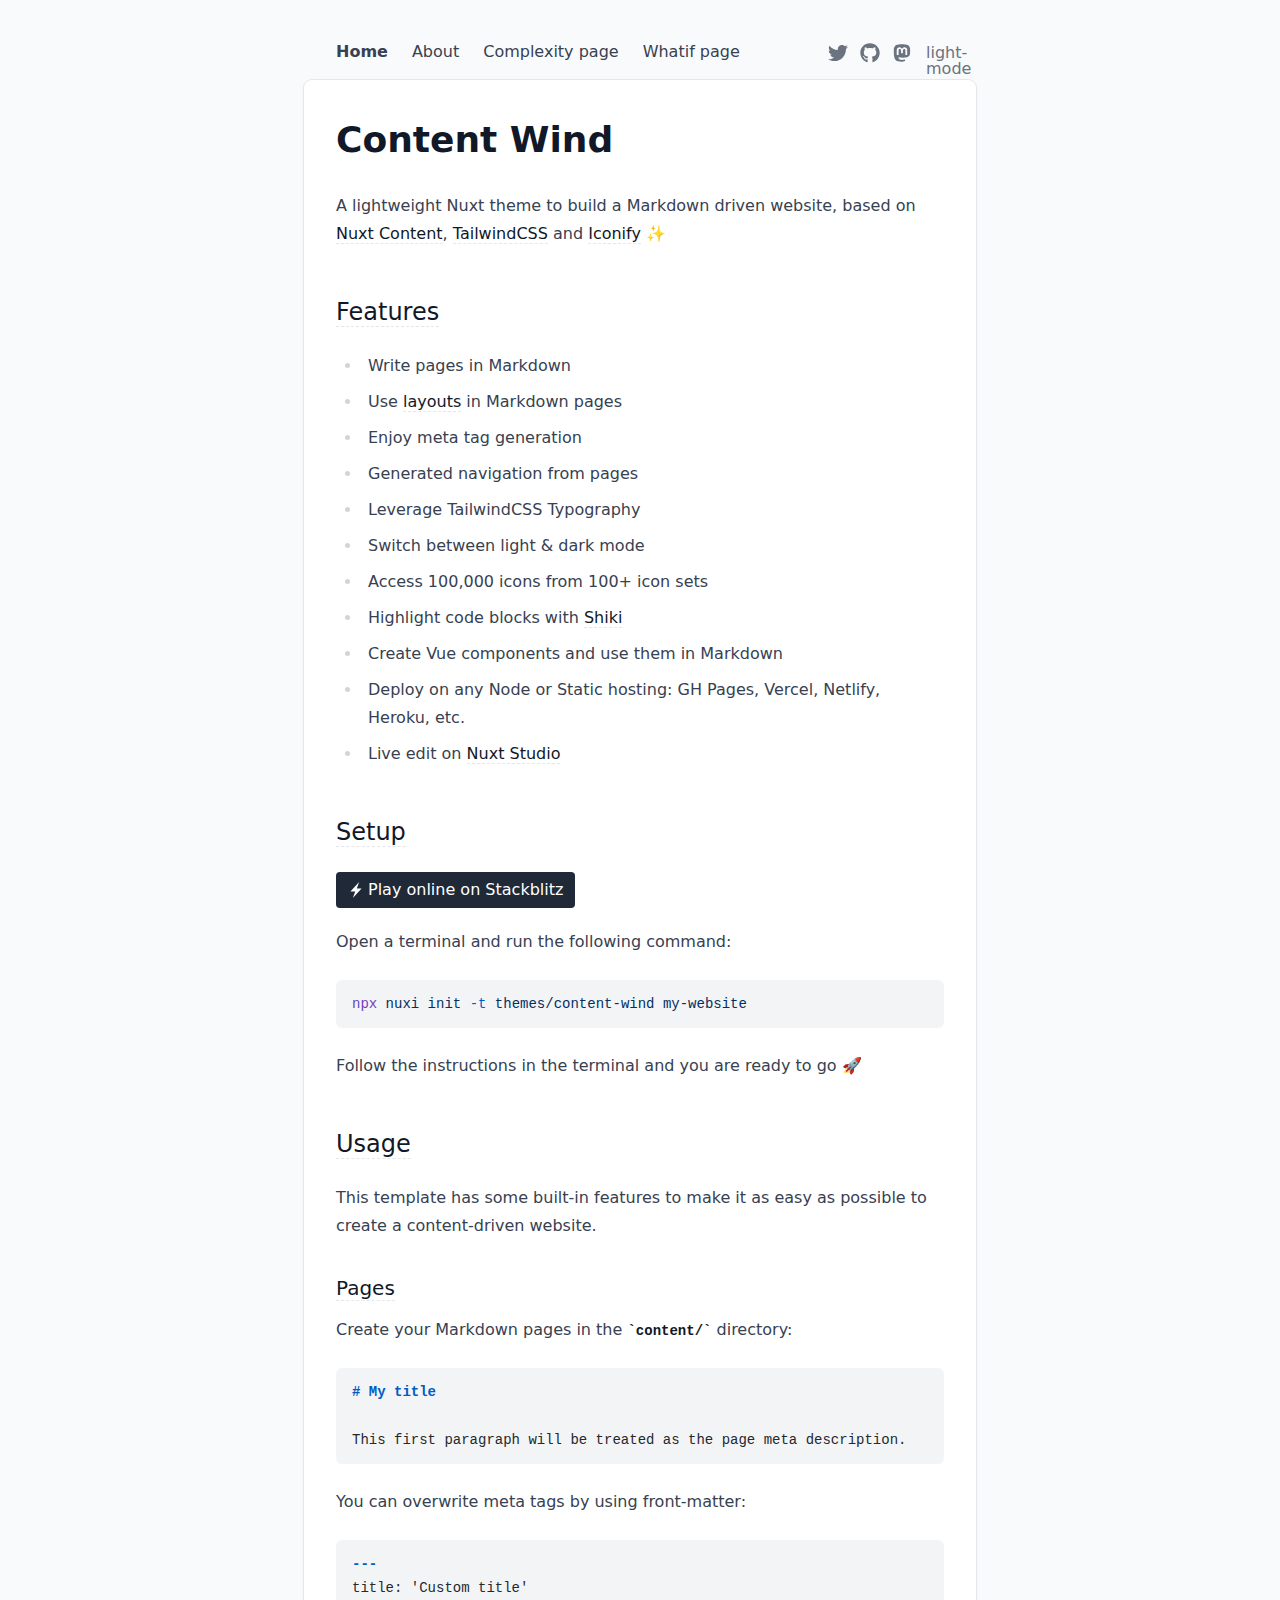
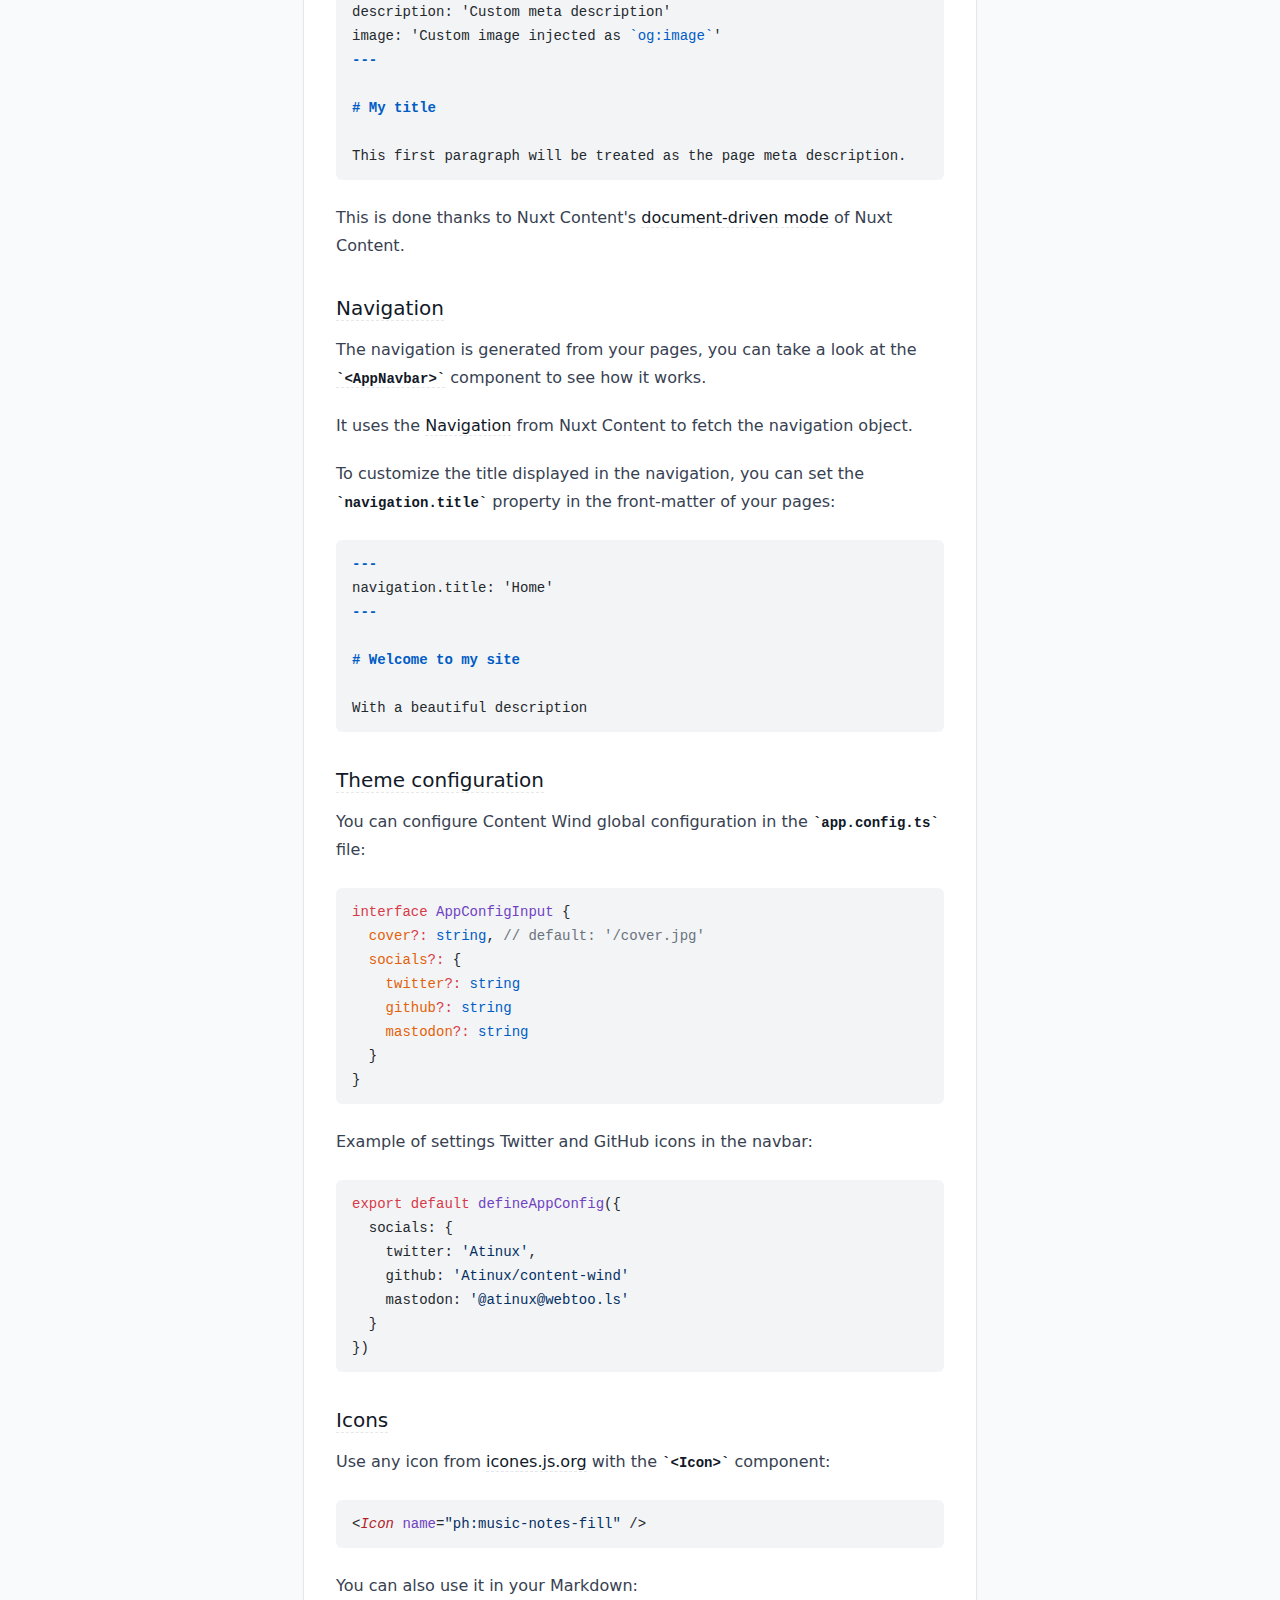
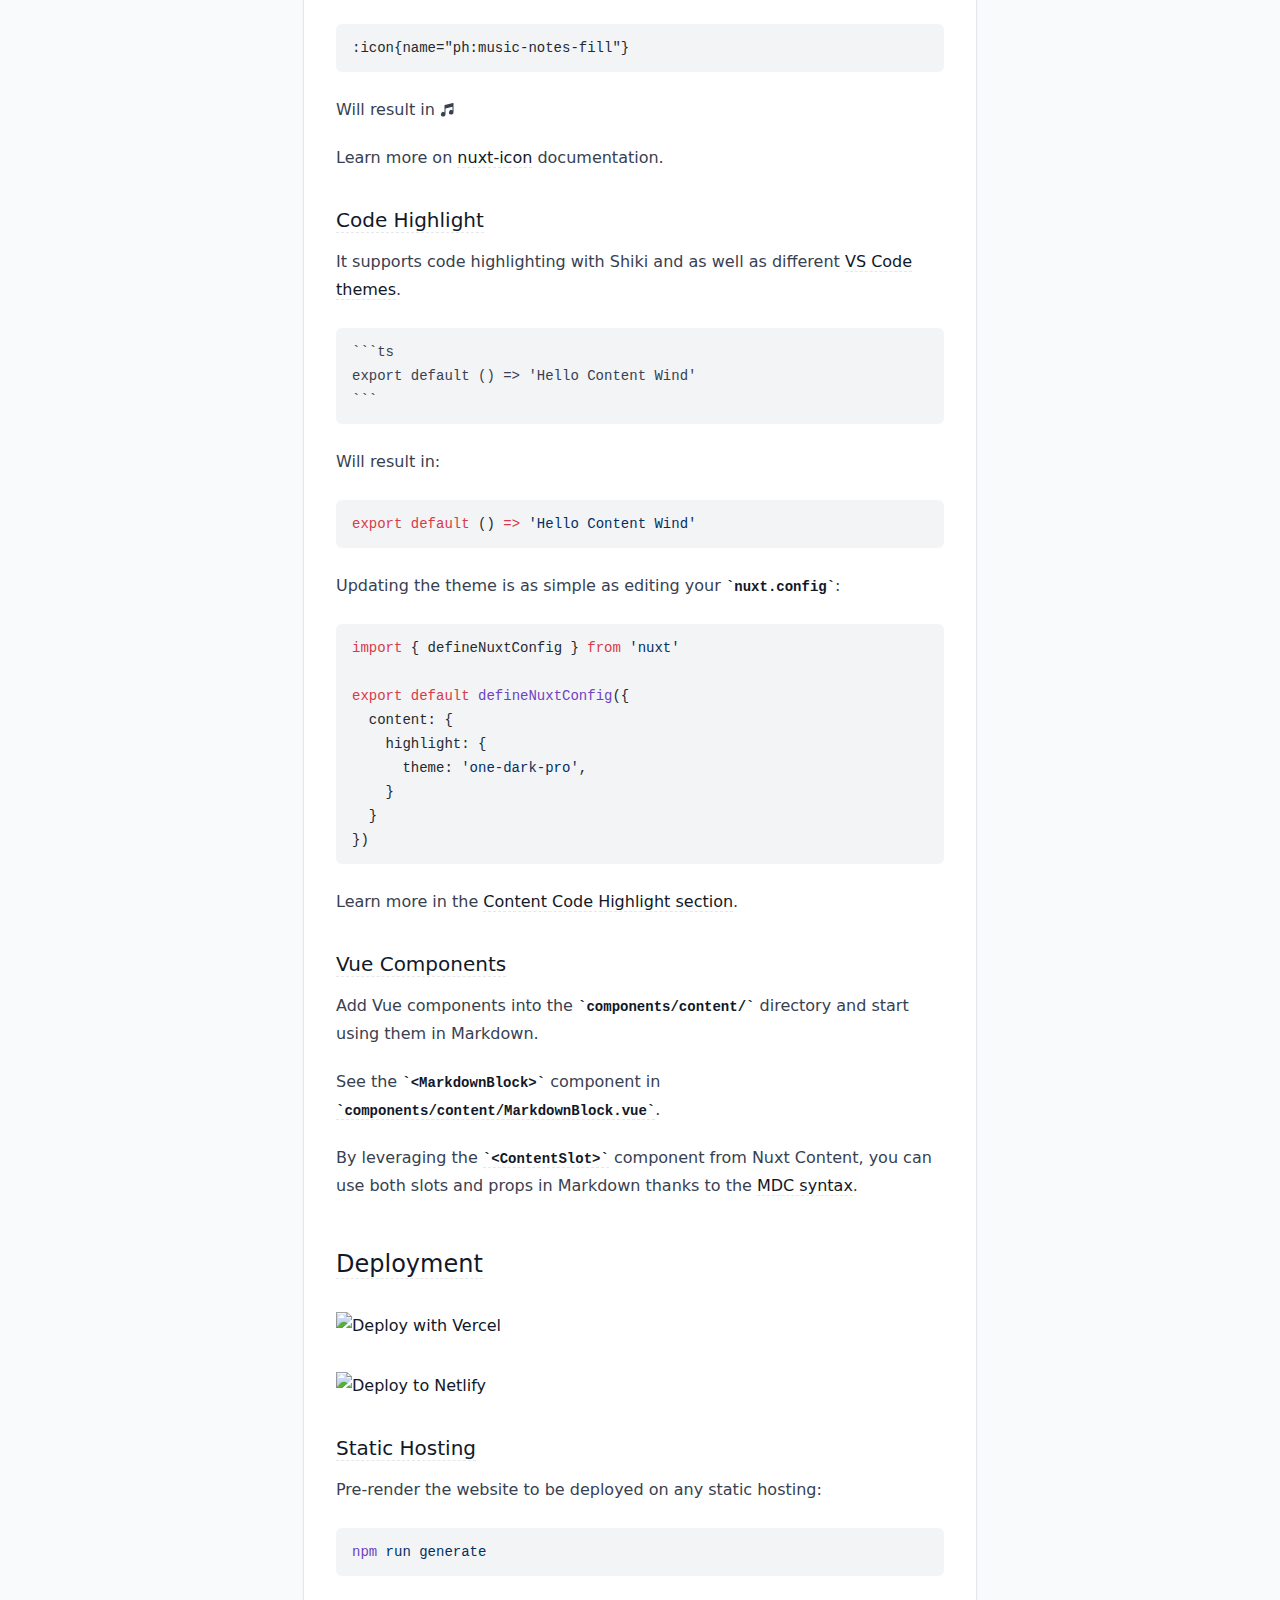
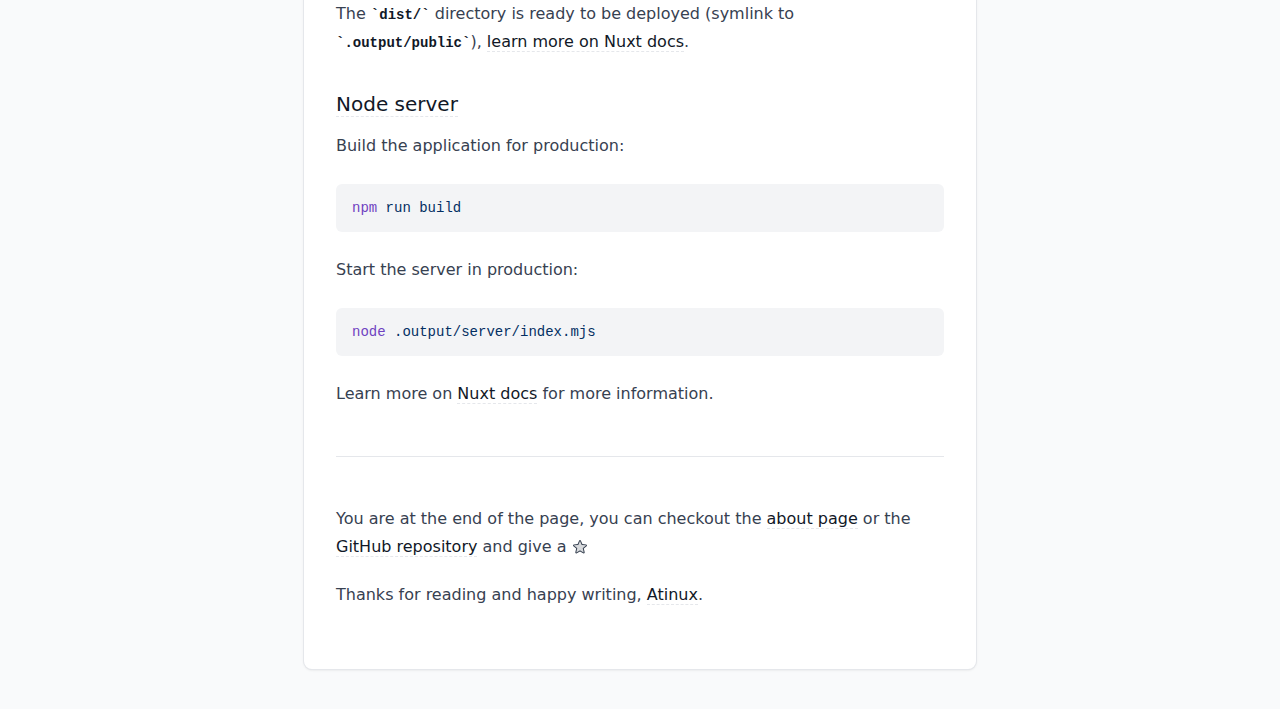
==== commit 9134d315: "Deploying to gh-pages from @ bolokoz/nuxtstudiowind@b3a59fc6982d573ea8b8f3f6104779c074bf9b4d 🚀" ====
--- a/index.html
+++ b/index.html
@@ -7,7 +7,7 @@
 <style>pre code .line{display:block;min-height:1rem}</style>
 <link rel="stylesheet" href="/_nuxt/entry.Db29RNlR.css">
 <link rel="stylesheet" href="/_nuxt/ProsePre.CchFRBtv.css">
-<link rel="preload" as="fetch" crossorigin="anonymous" href="/_payload.json?31e4e5f1-c2ce-42e6-9720-e8198aa805fa">
+<link rel="preload" as="fetch" crossorigin="anonymous" href="/_payload.json?bcd972dc-b48d-4624-a2e0-e9a8352aea36">
 <link rel="modulepreload" as="script" crossorigin href="/_nuxt/BhMnsdxL.js">
 <link rel="modulepreload" as="script" crossorigin href="/_nuxt/CsYr-CNV.js">
 <link rel="modulepreload" as="script" crossorigin href="/_nuxt/Dlw1fGJh.js">
@@ -45,7 +45,7 @@
 <meta property="og:title" content="Content Wind">
 <meta name="description" content="A lightweight Nuxt theme to build a Markdown driven website, based on Nuxt Content, TailwindCSS and Iconify ✨">
 <meta property="og:description" content="A lightweight Nuxt theme to build a Markdown driven website, based on Nuxt Content, TailwindCSS and Iconify ✨">
-<script type="module" src="/_nuxt/BhMnsdxL.js" crossorigin></script><script>"use strict";(()=>{const t=window,e=document.documentElement,c=["dark","light"],n=getStorageValue("localStorage","nuxt-color-mode")||"system";let i=n==="system"?u():n;const r=e.getAttribute("data-color-mode-forced");r&&(i=r),l(i),t["__NUXT_COLOR_MODE__"]={preference:n,value:i,getColorScheme:u,addColorScheme:l,removeColorScheme:d};function l(o){const s=""+o+"",a="";e.classList?e.classList.add(s):e.className+=" "+s,a&&e.setAttribute("data-"+a,o)}function d(o){const s=""+o+"",a="";e.classList?e.classList.remove(s):e.className=e.className.replace(new RegExp(s,"g"),""),a&&e.removeAttribute("data-"+a)}function f(o){return t.matchMedia("(prefers-color-scheme"+o+")")}function u(){if(t.matchMedia&&f("").media!=="not all"){for(const o of c)if(f(":"+o).matches)return o}return"light"}})();function getStorageValue(t,e){switch(t){case"localStorage":return window.localStorage.getItem(e);case"sessionStorage":return window.sessionStorage.getItem(e);case"cookie":return getCookie(e);default:return null}}function getCookie(t){const c=("; "+window.document.cookie).split("; "+t+"=");if(c.length===2)return c.pop()?.split(";").shift()}</script></head><body><div id="__nuxt"><div class="sm:pt-6 sm:pb-10"><!----><!----><!----><div class="nuxt-loading-indicator" style="position:fixed;top:0;right:0;left:0;pointer-events:none;width:auto;height:3px;opacity:0;background:repeating-linear-gradient(to right,#00dc82 0%,#34cdfe 50%,#0047e1 100%);background-size:Infinity% auto;transform:scaleX(0%);transform-origin:left;transition:transform 0.1s, height 0.4s, opacity 0.4s;z-index:999999;"></div><div class="flex justify-between max-w-2xl px-4 py-4 mx-auto sm:px-8"><div class="text-gray-700 dark:text-gray-200"><!--[--><a aria-current="page" href="/" class="font-bold router-link-exact-active mr-6">Home</a><a href="/about" class="mr-6">About</a><a href="/complexity" class="mr-6">Complexity page</a><!--]--></div><div class="space-x-3 transition text-gray-500"><a href="https://twitter.com/Atinux" title="Twitter" class="dark:text-gray-100 hover:text-gray-700 dark:hover:text-gray-300"><svg xmlns="http://www.w3.org/2000/svg" xmlns:xlink="http://www.w3.org/1999/xlink" aria-hidden="true" role="img" class="icon w-5 h-5" style="" width="1em" height="1em" viewBox="0 0 512 512" data-v-815fc49a><path fill="currentColor" d="M459.37 151.716c.325 4.548.325 9.097.325 13.645c0 138.72-105.583 298.558-298.558 298.558c-59.452 0-114.68-17.219-161.137-47.106c8.447.974 16.568 1.299 25.34 1.299c49.055 0 94.213-16.568 130.274-44.832c-46.132-.975-84.792-31.188-98.112-72.772c6.498.974 12.995 1.624 19.818 1.624c9.421 0 18.843-1.3 27.614-3.573c-48.081-9.747-84.143-51.98-84.143-102.985v-1.299c13.969 7.797 30.214 12.67 47.431 13.319c-28.264-18.843-46.781-51.005-46.781-87.391c0-19.492 5.197-37.36 14.294-52.954c51.655 63.675 129.3 105.258 216.365 109.807c-1.624-7.797-2.599-15.918-2.599-24.04c0-57.828 46.782-104.934 104.934-104.934c30.213 0 57.502 12.67 76.67 33.137c23.715-4.548 46.456-13.32 66.599-25.34c-7.798 24.366-24.366 44.833-46.132 57.827c21.117-2.273 41.584-8.122 60.426-16.243c-14.292 20.791-32.161 39.308-52.628 54.253"/></svg></a><a href="https://github.com/Atinux/content-wind" title="GitHub" class="dark:text-gray-100 hover:text-gray-700 dark:hover:text-gray-300"><svg xmlns="http://www.w3.org/2000/svg" xmlns:xlink="http://www.w3.org/1999/xlink" aria-hidden="true" role="img" class="icon w-5 h-5" style="" width="1em" height="1em" viewBox="0 0 496 512" data-v-815fc49a><path fill="currentColor" d="M165.9 397.4c0 2-2.3 3.6-5.2 3.6c-3.3.3-5.6-1.3-5.6-3.6c0-2 2.3-3.6 5.2-3.6c3-.3 5.6 1.3 5.6 3.6m-31.1-4.5c-.7 2 1.3 4.3 4.3 4.9c2.6 1 5.6 0 6.2-2s-1.3-4.3-4.3-5.2c-2.6-.7-5.5.3-6.2 2.3m44.2-1.7c-2.9.7-4.9 2.6-4.6 4.9c.3 2 2.9 3.3 5.9 2.6c2.9-.7 4.9-2.6 4.6-4.6c-.3-1.9-3-3.2-5.9-2.9M244.8 8C106.1 8 0 113.3 0 252c0 110.9 69.8 205.8 169.5 239.2c12.8 2.3 17.3-5.6 17.3-12.1c0-6.2-.3-40.4-.3-61.4c0 0-70 15-84.7-29.8c0 0-11.4-29.1-27.8-36.6c0 0-22.9-15.7 1.6-15.4c0 0 24.9 2 38.6 25.8c21.9 38.6 58.6 27.5 72.9 20.9c2.3-16 8.8-27.1 16-33.7c-55.9-6.2-112.3-14.3-112.3-110.5c0-27.5 7.6-41.3 23.6-58.9c-2.6-6.5-11.1-33.3 2.6-67.9c20.9-6.5 69 27 69 27c20-5.6 41.5-8.5 62.8-8.5s42.8 2.9 62.8 8.5c0 0 48.1-33.6 69-27c13.7 34.7 5.2 61.4 2.6 67.9c16 17.7 25.8 31.5 25.8 58.9c0 96.5-58.9 104.2-114.8 110.5c9.2 7.9 17 22.9 17 46.4c0 33.7-.3 75.4-.3 83.6c0 6.5 4.6 14.4 17.3 12.1C428.2 457.8 496 362.9 496 252C496 113.3 383.5 8 244.8 8M97.2 352.9c-1.3 1-1 3.3.7 5.2c1.6 1.6 3.9 2.3 5.2 1c1.3-1 1-3.3-.7-5.2c-1.6-1.6-3.9-2.3-5.2-1m-10.8-8.1c-.7 1.3.3 2.9 2.3 3.9c1.6 1 3.6.7 4.3-.7c.7-1.3-.3-2.9-2.3-3.9c-2-.6-3.6-.3-4.3.7m32.4 35.6c-1.6 1.3-1 4.3 1.3 6.2c2.3 2.3 5.2 2.6 6.5 1c1.3-1.3.7-4.3-1.3-6.2c-2.2-2.3-5.2-2.6-6.5-1m-11.4-14.7c-1.6 1-1.6 3.6 0 5.9s4.3 3.3 5.6 2.3c1.6-1.3 1.6-3.9 0-6.2c-1.4-2.3-4-3.3-5.6-2"/></svg></a><a href="https://elk.zone/@atinux@webtoo.ls" title="Mastodon" class="dark:text-gray-100 hover:text-gray-700 dark:hover:text-gray-300"><svg xmlns="http://www.w3.org/2000/svg" xmlns:xlink="http://www.w3.org/1999/xlink" aria-hidden="true" role="img" class="icon w-5 h-5" style="" width="1em" height="1em" viewBox="0 0 448 512" data-v-815fc49a><path fill="currentColor" d="M433 179.11c0-97.2-63.71-125.7-63.71-125.7c-62.52-28.7-228.56-28.4-290.48 0c0 0-63.72 28.5-63.72 125.7c0 115.7-6.6 259.4 105.63 289.1c40.51 10.7 75.32 13 103.33 11.4c50.81-2.8 79.32-18.1 79.32-18.1l-1.7-36.9s-36.31 11.4-77.12 10.1c-40.41-1.4-83-4.4-89.63-54a102.5 102.5 0 0 1-.9-13.9c85.63 20.9 158.65 9.1 178.75 6.7c56.12-6.7 105-41.3 111.23-72.9c9.8-49.8 9-121.5 9-121.5m-75.12 125.2h-46.63v-114.2c0-49.7-64-51.6-64 6.9v62.5h-46.33V197c0-58.5-64-56.6-64-6.9v114.2H90.19c0-122.1-5.2-147.9 18.41-175c25.9-28.9 79.82-30.8 103.83 6.1l11.6 19.5l11.6-19.5c24.11-37.1 78.12-34.8 103.83-6.1c23.71 27.3 18.4 53 18.4 175z"/></svg></a><button aria-label="Color Mode" class="inline-block w-5 dark:text-gray-100 hover:text-gray-700 dark:hover:text-gray-300"><span>...</span></button></div></div><!--[--><div class="document-driven-page"><div class="max-w-2xl px-4 py-10 m-auto bg-white sm:px-8 sm:shadow dark:bg-gray-800 ring-1 ring-gray-200 dark:ring-gray-700 sm:rounded-lg"><main class="max-w-none prose dark:prose-invert prose-pre:bg-gray-100 dark:prose-pre:bg-gray-900 hover:prose-a:text-primary-400 prose-a:font-normal prose-a:no-underline prose-a:border-dashed prose-a:border-b hover:prose-a:border-solid hover:prose-a:border-primary-400"><!--[--><div><h1 id="content-wind"><!--[-->Content Wind<!--]--></h1><p><!--[-->A lightweight Nuxt theme to build a Markdown driven website, based on <a href="https://content.nuxt.com" rel="nofollow"><!--[-->Nuxt Content<!--]--></a>, <a href="https://tailwindcss.com" rel="nofollow"><!--[-->TailwindCSS<!--]--></a> and <a href="https://iconify.design" rel="nofollow"><!--[-->Iconify<!--]--></a> ✨<!--]--></p><h2 id="features"><a href="#features"><!--[-->Features<!--]--></a></h2><ul><!--[--><li><!--[-->Write pages in Markdown<!--]--></li><li><!--[-->Use <a href="https://nuxt.com/docs/guide/directory-structure/layouts" rel="nofollow"><!--[-->layouts<!--]--></a> in Markdown pages<!--]--></li><li><!--[-->Enjoy meta tag generation<!--]--></li><li><!--[-->Generated navigation from pages<!--]--></li><li><!--[-->Leverage TailwindCSS Typography<!--]--></li><li><!--[-->Switch between light &amp; dark mode<!--]--></li><li><!--[-->Access 100,000 icons from 100+ icon sets<!--]--></li><li><!--[-->Highlight code blocks with <a href="https://shiki.matsu.io" rel="nofollow"><!--[-->Shiki<!--]--></a><!--]--></li><li><!--[-->Create Vue components and use them in Markdown<!--]--></li><li><!--[-->Deploy on any Node or Static hosting: GH Pages, Vercel, Netlify, Heroku, etc.<!--]--></li><li><!--[-->Live edit on <a href="https://nuxt.studio" rel="nofollow"><!--[-->Nuxt Studio<!--]--></a><!--]--></li><!--]--></ul><h2 id="setup"><a href="#setup"><!--[-->Setup<!--]--></a></h2><span class="not-prose"><a href="https://stackblitz.com/github/Atinux/content-wind/tree/main/.demo?file=content%2F1.index.md" rel="noopener noreferrer" class="inline-flex items-center gap-1 text-white bg-gray-800 dark:bg-gray-200 dark:text-gray-950 px-3 py-1 rounded no-underline"><svg xmlns="http://www.w3.org/2000/svg" xmlns:xlink="http://www.w3.org/1999/xlink" aria-hidden="true" role="img" class="icon w-4 h-4" style="" width="1em" height="1em" viewBox="0 0 24 24" data-v-815fc49a><path fill="currentColor" d="M10.797 14.182H3.635L16.728 0l-3.525 9.818h7.162L7.272 24l3.524-9.818Z"/></svg><!--[-->Play online on Stackblitz<!--]--></a></span><p><!--[-->Open a terminal and run the following command:<!--]--></p><!--[--><pre class="language-bash shiki shiki-themes github-dark github-light" style=""><!--[--><code><span class="line" line="1"><span style="--shiki-dark:#B392F0;--shiki-default:#6F42C1">npx</span><span style="--shiki-dark:#9ECBFF;--shiki-default:#032F62"> nuxi</span><span style="--shiki-dark:#9ECBFF;--shiki-default:#032F62"> init</span><span style="--shiki-dark:#79B8FF;--shiki-default:#005CC5"> -t</span><span style="--shiki-dark:#9ECBFF;--shiki-default:#032F62"> themes/content-wind</span><span style="--shiki-dark:#9ECBFF;--shiki-default:#032F62"> my-website
+<script type="module" src="/_nuxt/BhMnsdxL.js" crossorigin></script><script>"use strict";(()=>{const t=window,e=document.documentElement,c=["dark","light"],n=getStorageValue("localStorage","nuxt-color-mode")||"system";let i=n==="system"?u():n;const r=e.getAttribute("data-color-mode-forced");r&&(i=r),l(i),t["__NUXT_COLOR_MODE__"]={preference:n,value:i,getColorScheme:u,addColorScheme:l,removeColorScheme:d};function l(o){const s=""+o+"",a="";e.classList?e.classList.add(s):e.className+=" "+s,a&&e.setAttribute("data-"+a,o)}function d(o){const s=""+o+"",a="";e.classList?e.classList.remove(s):e.className=e.className.replace(new RegExp(s,"g"),""),a&&e.removeAttribute("data-"+a)}function f(o){return t.matchMedia("(prefers-color-scheme"+o+")")}function u(){if(t.matchMedia&&f("").media!=="not all"){for(const o of c)if(f(":"+o).matches)return o}return"light"}})();function getStorageValue(t,e){switch(t){case"localStorage":return window.localStorage.getItem(e);case"sessionStorage":return window.sessionStorage.getItem(e);case"cookie":return getCookie(e);default:return null}}function getCookie(t){const c=("; "+window.document.cookie).split("; "+t+"=");if(c.length===2)return c.pop()?.split(";").shift()}</script></head><body><div id="__nuxt"><div class="sm:pt-6 sm:pb-10"><!----><!----><!----><div class="nuxt-loading-indicator" style="position:fixed;top:0;right:0;left:0;pointer-events:none;width:auto;height:3px;opacity:0;background:repeating-linear-gradient(to right,#00dc82 0%,#34cdfe 50%,#0047e1 100%);background-size:Infinity% auto;transform:scaleX(0%);transform-origin:left;transition:transform 0.1s, height 0.4s, opacity 0.4s;z-index:999999;"></div><div class="flex justify-between max-w-2xl px-4 py-4 mx-auto sm:px-8"><div class="text-gray-700 dark:text-gray-200"><!--[--><a aria-current="page" href="/" class="font-bold router-link-exact-active mr-6">Home</a><a href="/about" class="mr-6">About</a><a href="/complexity" class="mr-6">Complexity page</a><a href="/whatif" class="mr-6">Whatif page</a><!--]--></div><div class="space-x-3 transition text-gray-500"><a href="https://twitter.com/Atinux" title="Twitter" class="dark:text-gray-100 hover:text-gray-700 dark:hover:text-gray-300"><svg xmlns="http://www.w3.org/2000/svg" xmlns:xlink="http://www.w3.org/1999/xlink" aria-hidden="true" role="img" class="icon w-5 h-5" style="" width="1em" height="1em" viewBox="0 0 512 512" data-v-815fc49a><path fill="currentColor" d="M459.37 151.716c.325 4.548.325 9.097.325 13.645c0 138.72-105.583 298.558-298.558 298.558c-59.452 0-114.68-17.219-161.137-47.106c8.447.974 16.568 1.299 25.34 1.299c49.055 0 94.213-16.568 130.274-44.832c-46.132-.975-84.792-31.188-98.112-72.772c6.498.974 12.995 1.624 19.818 1.624c9.421 0 18.843-1.3 27.614-3.573c-48.081-9.747-84.143-51.98-84.143-102.985v-1.299c13.969 7.797 30.214 12.67 47.431 13.319c-28.264-18.843-46.781-51.005-46.781-87.391c0-19.492 5.197-37.36 14.294-52.954c51.655 63.675 129.3 105.258 216.365 109.807c-1.624-7.797-2.599-15.918-2.599-24.04c0-57.828 46.782-104.934 104.934-104.934c30.213 0 57.502 12.67 76.67 33.137c23.715-4.548 46.456-13.32 66.599-25.34c-7.798 24.366-24.366 44.833-46.132 57.827c21.117-2.273 41.584-8.122 60.426-16.243c-14.292 20.791-32.161 39.308-52.628 54.253"/></svg></a><a href="https://github.com/Atinux/content-wind" title="GitHub" class="dark:text-gray-100 hover:text-gray-700 dark:hover:text-gray-300"><svg xmlns="http://www.w3.org/2000/svg" xmlns:xlink="http://www.w3.org/1999/xlink" aria-hidden="true" role="img" class="icon w-5 h-5" style="" width="1em" height="1em" viewBox="0 0 496 512" data-v-815fc49a><path fill="currentColor" d="M165.9 397.4c0 2-2.3 3.6-5.2 3.6c-3.3.3-5.6-1.3-5.6-3.6c0-2 2.3-3.6 5.2-3.6c3-.3 5.6 1.3 5.6 3.6m-31.1-4.5c-.7 2 1.3 4.3 4.3 4.9c2.6 1 5.6 0 6.2-2s-1.3-4.3-4.3-5.2c-2.6-.7-5.5.3-6.2 2.3m44.2-1.7c-2.9.7-4.9 2.6-4.6 4.9c.3 2 2.9 3.3 5.9 2.6c2.9-.7 4.9-2.6 4.6-4.6c-.3-1.9-3-3.2-5.9-2.9M244.8 8C106.1 8 0 113.3 0 252c0 110.9 69.8 205.8 169.5 239.2c12.8 2.3 17.3-5.6 17.3-12.1c0-6.2-.3-40.4-.3-61.4c0 0-70 15-84.7-29.8c0 0-11.4-29.1-27.8-36.6c0 0-22.9-15.7 1.6-15.4c0 0 24.9 2 38.6 25.8c21.9 38.6 58.6 27.5 72.9 20.9c2.3-16 8.8-27.1 16-33.7c-55.9-6.2-112.3-14.3-112.3-110.5c0-27.5 7.6-41.3 23.6-58.9c-2.6-6.5-11.1-33.3 2.6-67.9c20.9-6.5 69 27 69 27c20-5.6 41.5-8.5 62.8-8.5s42.8 2.9 62.8 8.5c0 0 48.1-33.6 69-27c13.7 34.7 5.2 61.4 2.6 67.9c16 17.7 25.8 31.5 25.8 58.9c0 96.5-58.9 104.2-114.8 110.5c9.2 7.9 17 22.9 17 46.4c0 33.7-.3 75.4-.3 83.6c0 6.5 4.6 14.4 17.3 12.1C428.2 457.8 496 362.9 496 252C496 113.3 383.5 8 244.8 8M97.2 352.9c-1.3 1-1 3.3.7 5.2c1.6 1.6 3.9 2.3 5.2 1c1.3-1 1-3.3-.7-5.2c-1.6-1.6-3.9-2.3-5.2-1m-10.8-8.1c-.7 1.3.3 2.9 2.3 3.9c1.6 1 3.6.7 4.3-.7c.7-1.3-.3-2.9-2.3-3.9c-2-.6-3.6-.3-4.3.7m32.4 35.6c-1.6 1.3-1 4.3 1.3 6.2c2.3 2.3 5.2 2.6 6.5 1c1.3-1.3.7-4.3-1.3-6.2c-2.2-2.3-5.2-2.6-6.5-1m-11.4-14.7c-1.6 1-1.6 3.6 0 5.9s4.3 3.3 5.6 2.3c1.6-1.3 1.6-3.9 0-6.2c-1.4-2.3-4-3.3-5.6-2"/></svg></a><a href="https://elk.zone/@atinux@webtoo.ls" title="Mastodon" class="dark:text-gray-100 hover:text-gray-700 dark:hover:text-gray-300"><svg xmlns="http://www.w3.org/2000/svg" xmlns:xlink="http://www.w3.org/1999/xlink" aria-hidden="true" role="img" class="icon w-5 h-5" style="" width="1em" height="1em" viewBox="0 0 448 512" data-v-815fc49a><path fill="currentColor" d="M433 179.11c0-97.2-63.71-125.7-63.71-125.7c-62.52-28.7-228.56-28.4-290.48 0c0 0-63.72 28.5-63.72 125.7c0 115.7-6.6 259.4 105.63 289.1c40.51 10.7 75.32 13 103.33 11.4c50.81-2.8 79.32-18.1 79.32-18.1l-1.7-36.9s-36.31 11.4-77.12 10.1c-40.41-1.4-83-4.4-89.63-54a102.5 102.5 0 0 1-.9-13.9c85.63 20.9 158.65 9.1 178.75 6.7c56.12-6.7 105-41.3 111.23-72.9c9.8-49.8 9-121.5 9-121.5m-75.12 125.2h-46.63v-114.2c0-49.7-64-51.6-64 6.9v62.5h-46.33V197c0-58.5-64-56.6-64-6.9v114.2H90.19c0-122.1-5.2-147.9 18.41-175c25.9-28.9 79.82-30.8 103.83 6.1l11.6 19.5l11.6-19.5c24.11-37.1 78.12-34.8 103.83-6.1c23.71 27.3 18.4 53 18.4 175z"/></svg></a><button aria-label="Color Mode" class="inline-block w-5 dark:text-gray-100 hover:text-gray-700 dark:hover:text-gray-300"><span>...</span></button></div></div><!--[--><div class="document-driven-page"><div class="max-w-2xl px-4 py-10 m-auto bg-white sm:px-8 sm:shadow dark:bg-gray-800 ring-1 ring-gray-200 dark:ring-gray-700 sm:rounded-lg"><main class="max-w-none prose dark:prose-invert prose-pre:bg-gray-100 dark:prose-pre:bg-gray-900 hover:prose-a:text-primary-400 prose-a:font-normal prose-a:no-underline prose-a:border-dashed prose-a:border-b hover:prose-a:border-solid hover:prose-a:border-primary-400"><!--[--><div><h1 id="content-wind"><!--[-->Content Wind<!--]--></h1><p><!--[-->A lightweight Nuxt theme to build a Markdown driven website, based on <a href="https://content.nuxt.com" rel="nofollow"><!--[-->Nuxt Content<!--]--></a>, <a href="https://tailwindcss.com" rel="nofollow"><!--[-->TailwindCSS<!--]--></a> and <a href="https://iconify.design" rel="nofollow"><!--[-->Iconify<!--]--></a> ✨<!--]--></p><h2 id="features"><a href="#features"><!--[-->Features<!--]--></a></h2><ul><!--[--><li><!--[-->Write pages in Markdown<!--]--></li><li><!--[-->Use <a href="https://nuxt.com/docs/guide/directory-structure/layouts" rel="nofollow"><!--[-->layouts<!--]--></a> in Markdown pages<!--]--></li><li><!--[-->Enjoy meta tag generation<!--]--></li><li><!--[-->Generated navigation from pages<!--]--></li><li><!--[-->Leverage TailwindCSS Typography<!--]--></li><li><!--[-->Switch between light &amp; dark mode<!--]--></li><li><!--[-->Access 100,000 icons from 100+ icon sets<!--]--></li><li><!--[-->Highlight code blocks with <a href="https://shiki.matsu.io" rel="nofollow"><!--[-->Shiki<!--]--></a><!--]--></li><li><!--[-->Create Vue components and use them in Markdown<!--]--></li><li><!--[-->Deploy on any Node or Static hosting: GH Pages, Vercel, Netlify, Heroku, etc.<!--]--></li><li><!--[-->Live edit on <a href="https://nuxt.studio" rel="nofollow"><!--[-->Nuxt Studio<!--]--></a><!--]--></li><!--]--></ul><h2 id="setup"><a href="#setup"><!--[-->Setup<!--]--></a></h2><span class="not-prose"><a href="https://stackblitz.com/github/Atinux/content-wind/tree/main/.demo?file=content%2F1.index.md" rel="noopener noreferrer" class="inline-flex items-center gap-1 text-white bg-gray-800 dark:bg-gray-200 dark:text-gray-950 px-3 py-1 rounded no-underline"><svg xmlns="http://www.w3.org/2000/svg" xmlns:xlink="http://www.w3.org/1999/xlink" aria-hidden="true" role="img" class="icon w-4 h-4" style="" width="1em" height="1em" viewBox="0 0 24 24" data-v-815fc49a><path fill="currentColor" d="M10.797 14.182H3.635L16.728 0l-3.525 9.818h7.162L7.272 24l3.524-9.818Z"/></svg><!--[-->Play online on Stackblitz<!--]--></a></span><p><!--[-->Open a terminal and run the following command:<!--]--></p><!--[--><pre class="language-bash shiki shiki-themes github-dark github-light" style=""><!--[--><code><span class="line" line="1"><span style="--shiki-dark:#B392F0;--shiki-default:#6F42C1">npx</span><span style="--shiki-dark:#9ECBFF;--shiki-default:#032F62"> nuxi</span><span style="--shiki-dark:#9ECBFF;--shiki-default:#032F62"> init</span><span style="--shiki-dark:#79B8FF;--shiki-default:#005CC5"> -t</span><span style="--shiki-dark:#9ECBFF;--shiki-default:#032F62"> themes/content-wind</span><span style="--shiki-dark:#9ECBFF;--shiki-default:#032F62"> my-website
 </span></span></code><!--]--></pre><!--]--><p><!--[-->Follow the instructions in the terminal and you are ready to go 🚀<!--]--></p><h2 id="usage"><a href="#usage"><!--[-->Usage<!--]--></a></h2><p><!--[-->This template has some built-in features to make it as easy as possible to create a content-driven website.<!--]--></p><h3 id="pages"><a href="#pages"><!--[-->Pages<!--]--></a></h3><p><!--[-->Create your Markdown pages in the <code class=""><!--[-->content/<!--]--></code> directory:<!--]--></p><!--[--><pre class="language-md shiki shiki-themes github-dark github-light" style=""><!--[--><code><span class="line" line="1"><span style="--shiki-dark:#79B8FF;--shiki-default:#005CC5;--shiki-dark-font-weight:bold;--shiki-default-font-weight:bold"># My title
 </span></span><span class="line" line="2"><span emptylineplaceholder="true">
 </span></span><span class="line" line="3"><span style="--shiki-dark:#E1E4E8;--shiki-default:#24292E">This first paragraph will be treated as the page meta description.
@@ -97,5 +97,5 @@
 </span></span></code><!--]--></pre><!--]--><p><!--[-->Learn more in the <a href="https://content.nuxt.com/get-started/configuration#highlight" rel="nofollow"><!--[-->Content Code Highlight section<!--]--></a>.<!--]--></p><h3 id="vue-components"><a href="#vue-components"><!--[-->Vue Components<!--]--></a></h3><p><!--[-->Add Vue components into the <code class=""><!--[-->components/content/<!--]--></code> directory and start using them in Markdown.<!--]--></p><p><!--[-->See the <code class=""><!--[-->&lt;MarkdownBlock&gt;<!--]--></code> component in <a href="https://github.com/Atinux/content-wind/blob/main/.demo/components/content/MarkdownBlock.vue" rel="nofollow"><!--[--><code class=""><!--[-->components/content/MarkdownBlock.vue<!--]--></code><!--]--></a>.<!--]--></p><p><!--[-->By leveraging the <a href="https://content.nuxt.com/components/content-slot" rel="nofollow"><!--[--><code class=""><!--[-->&lt;ContentSlot&gt;<!--]--></code><!--]--></a> component from Nuxt Content, you can use both slots and props in Markdown thanks to the <a href="https://content.nuxt.com/usage/markdown" rel="nofollow"><!--[-->MDC syntax<!--]--></a>.<!--]--></p><h2 id="deployment"><a href="#deployment"><!--[-->Deployment<!--]--></a></h2><p><!--[--><a href="https://vercel.com/new/clone?repository-url=https%3A%2F%2Fgithub.com%2FAtinux%2Fcontent-wind-template" rel="nofollow"><!--[--><img src="https://vercel.com/button" alt="Deploy with Vercel"><!--]--></a> <a href="https://app.netlify.com/start/deploy?repository=https://github.com/Atinux/content-wind-template" rel="nofollow"><!--[--><img src="https://www.netlify.com/img/deploy/button.svg" alt="Deploy to Netlify"><!--]--></a><!--]--></p><h3 id="static-hosting"><a href="#static-hosting"><!--[-->Static Hosting<!--]--></a></h3><p><!--[-->Pre-render the website to be deployed on any static hosting:<!--]--></p><!--[--><pre class="language-bash shiki shiki-themes github-dark github-light" style=""><!--[--><code><span class="line" line="1"><span style="--shiki-dark:#B392F0;--shiki-default:#6F42C1">npm</span><span style="--shiki-dark:#9ECBFF;--shiki-default:#032F62"> run</span><span style="--shiki-dark:#9ECBFF;--shiki-default:#032F62"> generate
 </span></span></code><!--]--></pre><!--]--><p><!--[-->The <code class=""><!--[-->dist/<!--]--></code> directory is ready to be deployed (symlink to <code class=""><!--[-->.output/public<!--]--></code>), <a href="https://nuxt.com/docs/getting-started/deployment#static-hosting" rel="nofollow"><!--[-->learn more on Nuxt docs<!--]--></a>.<!--]--></p><h3 id="node-server"><a href="#node-server"><!--[-->Node server<!--]--></a></h3><p><!--[-->Build the application for production:<!--]--></p><!--[--><pre class="language-bash shiki shiki-themes github-dark github-light" style=""><!--[--><code><span class="line" line="1"><span style="--shiki-dark:#B392F0;--shiki-default:#6F42C1">npm</span><span style="--shiki-dark:#9ECBFF;--shiki-default:#032F62"> run</span><span style="--shiki-dark:#9ECBFF;--shiki-default:#032F62"> build
 </span></span></code><!--]--></pre><!--]--><p><!--[-->Start the server in production:<!--]--></p><!--[--><pre class="language-bash shiki shiki-themes github-dark github-light" style=""><!--[--><code><span class="line" line="1"><span style="--shiki-dark:#B392F0;--shiki-default:#6F42C1">node</span><span style="--shiki-dark:#9ECBFF;--shiki-default:#032F62"> .output/server/index.mjs
-</span></span></code><!--]--></pre><!--]--><p><!--[-->Learn more on <a href="https://nuxt.com/docs/getting-started/deployment" rel="nofollow"><!--[-->Nuxt docs<!--]--></a> for more information.<!--]--></p><hr><p><!--[-->You are at the end of the page, you can checkout the <a href="/about" class=""><!--[-->about page<!--]--></a> or the <a href="https://github.com/Atinux/content-wind" rel="nofollow"><!--[-->GitHub repository<!--]--></a> and give a <svg xmlns="http://www.w3.org/2000/svg" xmlns:xlink="http://www.w3.org/1999/xlink" aria-hidden="true" role="img" class="icon" style="" width="1em" height="1em" viewBox="0 0 256 256" data-v-815fc49a><g fill="currentColor"><path d="m229.06 108.79l-48.7 42l14.88 62.79a8.4 8.4 0 0 1-12.52 9.17L128 189.09l-54.72 33.65a8.4 8.4 0 0 1-12.52-9.17l14.88-62.79l-48.7-42A8.46 8.46 0 0 1 31.73 94l63.91-5.2l24.62-59.6a8.36 8.36 0 0 1 15.48 0l24.62 59.6l63.91 5.2a8.46 8.46 0 0 1 4.79 14.79" opacity=".2"/><path d="M239.18 97.26A16.38 16.38 0 0 0 224.92 86l-59-4.76l-22.78-55.09a16.36 16.36 0 0 0-30.27 0L90.11 81.23L31.08 86a16.46 16.46 0 0 0-9.37 28.86l45 38.83L53 211.75a16.38 16.38 0 0 0 24.5 17.82l50.5-31.08l50.53 31.08A16.4 16.4 0 0 0 203 211.75l-13.76-58.07l45-38.83a16.43 16.43 0 0 0 4.94-17.59m-15.34 5.47l-48.7 42a8 8 0 0 0-2.56 7.91l14.88 62.8a.37.37 0 0 1-.17.48c-.18.14-.23.11-.38 0l-54.72-33.65a8 8 0 0 0-8.38 0l-54.72 33.67c-.15.09-.19.12-.38 0a.37.37 0 0 1-.17-.48l14.88-62.8a8 8 0 0 0-2.56-7.91l-48.7-42c-.12-.1-.23-.19-.13-.5s.18-.27.33-.29l63.92-5.16a8 8 0 0 0 6.72-4.94l24.62-59.61c.08-.17.11-.25.35-.25s.27.08.35.25L153 91.86a8 8 0 0 0 6.75 4.92l63.92 5.16c.15 0 .24 0 .33.29s0 .4-.16.5"/></g></svg><!--]--></p><p><!--[-->Thanks for reading and happy writing, <a href="https://twitter.com/Atinux" rel="nofollow"><!--[-->Atinux<!--]--></a>.<!--]--></p><style>html .dark .shiki span {color: var(--shiki-dark);background: var(--shiki-dark-bg);font-style: var(--shiki-dark-font-style);font-weight: var(--shiki-dark-font-weight);text-decoration: var(--shiki-dark-text-decoration);}html.dark .shiki span {color: var(--shiki-dark);background: var(--shiki-dark-bg);font-style: var(--shiki-dark-font-style);font-weight: var(--shiki-dark-font-weight);text-decoration: var(--shiki-dark-text-decoration);}html .default .shiki span {color: var(--shiki-default);background: var(--shiki-default-bg);font-style: var(--shiki-default-font-style);font-weight: var(--shiki-default-font-weight);text-decoration: var(--shiki-default-text-decoration);}html .shiki span {color: var(--shiki-default);background: var(--shiki-default-bg);font-style: var(--shiki-default-font-style);font-weight: var(--shiki-default-font-weight);text-decoration: var(--shiki-default-text-decoration);}</style></div><!--]--></main></div></div><!--]--></div></div><div id="teleports"></div><script type="application/json" data-nuxt-data="nuxt-app" data-ssr="true" id="__NUXT_DATA__" data-src="/_payload.json?31e4e5f1-c2ce-42e6-9720-e8198aa805fa">[{"state":1,"once":1450,"_errors":1451,"serverRendered":5,"path":11,"prerenderedAt":1453},["Reactive",2],{"$scolor-mode":3,"$sdd-pages":7,"$sdd-surrounds":1407,"$sdd-globals":1423,"$sdd-navigation":1425,"$sicons":1431},{"preference":4,"value":4,"unknown":5,"forced":6},"system",true,false,["ShallowRef",8],["ShallowReactive",9],{"/":10},{"_path":11,"_dir":12,"_draft":6,"_partial":6,"_locale":12,"title":13,"description":14,"navigation":15,"body":17,"_type":1401,"_id":1402,"_source":1403,"_file":1404,"_stem":1405,"_extension":267,"layout":1406},"/","","Content Wind","A lightweight Nuxt theme to build a Markdown driven website, based on Nuxt Content, TailwindCSS and Iconify ✨",{"title":16},"Home",{"type":18,"children":19,"toc":1385},"root",[20,28,63,70,153,159,171,176,226,231,237,242,249,262,300,305,395,409,415,433,446,459,518,524,537,676,681,778,784,806,849,854,868,878,892,898,912,921,926,959,972,1084,1097,1103,1116,1141,1167,1173,1199,1205,1210,1235,1264,1270,1275,1298,1303,1323,1336,1340,1366,1379],{"type":21,"tag":22,"props":23,"children":25},"element","h1",{"id":24},"content-wind",[26],{"type":27,"value":13},"text",{"type":21,"tag":29,"props":30,"children":31},"p",{},[32,34,43,45,52,54,61],{"type":27,"value":33},"A lightweight Nuxt theme to build a Markdown driven website, based on ",{"type":21,"tag":35,"props":36,"children":40},"a",{"href":37,"rel":38},"https://content.nuxt.com",[39],"nofollow",[41],{"type":27,"value":42},"Nuxt Content",{"type":27,"value":44},", ",{"type":21,"tag":35,"props":46,"children":49},{"href":47,"rel":48},"https://tailwindcss.com",[39],[50],{"type":27,"value":51},"TailwindCSS",{"type":27,"value":53}," and ",{"type":21,"tag":35,"props":55,"children":58},{"href":56,"rel":57},"https://iconify.design",[39],[59],{"type":27,"value":60},"Iconify",{"type":27,"value":62}," ✨",{"type":21,"tag":64,"props":65,"children":67},"h2",{"id":66},"features",[68],{"type":27,"value":69},"Features",{"type":21,"tag":71,"props":72,"children":73},"ul",{},[74,80,94,99,104,109,114,119,131,136,141],{"type":21,"tag":75,"props":76,"children":77},"li",{},[78],{"type":27,"value":79},"Write pages in Markdown",{"type":21,"tag":75,"props":81,"children":82},{},[83,85,92],{"type":27,"value":84},"Use ",{"type":21,"tag":35,"props":86,"children":89},{"href":87,"rel":88},"https://nuxt.com/docs/guide/directory-structure/layouts",[39],[90],{"type":27,"value":91},"layouts",{"type":27,"value":93}," in Markdown pages",{"type":21,"tag":75,"props":95,"children":96},{},[97],{"type":27,"value":98},"Enjoy meta tag generation",{"type":21,"tag":75,"props":100,"children":101},{},[102],{"type":27,"value":103},"Generated navigation from pages",{"type":21,"tag":75,"props":105,"children":106},{},[107],{"type":27,"value":108},"Leverage TailwindCSS Typography",{"type":21,"tag":75,"props":110,"children":111},{},[112],{"type":27,"value":113},"Switch between light & dark mode",{"type":21,"tag":75,"props":115,"children":116},{},[117],{"type":27,"value":118},"Access 100,000 icons from 100+ icon sets",{"type":21,"tag":75,"props":120,"children":121},{},[122,124],{"type":27,"value":123},"Highlight code blocks with ",{"type":21,"tag":35,"props":125,"children":128},{"href":126,"rel":127},"https://shiki.matsu.io",[39],[129],{"type":27,"value":130},"Shiki",{"type":21,"tag":75,"props":132,"children":133},{},[134],{"type":27,"value":135},"Create Vue components and use them in Markdown",{"type":21,"tag":75,"props":137,"children":138},{},[139],{"type":27,"value":140},"Deploy on any Node or Static hosting: GH Pages, Vercel, Netlify, Heroku, etc.",{"type":21,"tag":75,"props":142,"children":143},{},[144,146],{"type":27,"value":145},"Live edit on ",{"type":21,"tag":35,"props":147,"children":150},{"href":148,"rel":149},"https://nuxt.studio",[39],[151],{"type":27,"value":152},"Nuxt Studio",{"type":21,"tag":64,"props":154,"children":156},{"id":155},"setup",[157],{"type":27,"value":158},"Setup",{"type":21,"tag":160,"props":161,"children":165},"button-link",{":external":162,"href":163,"icon":164},"true","https://stackblitz.com/github/Atinux/content-wind/tree/main/.demo?file=content%2F1.index.md","simple-icons:stackblitz",[166],{"type":21,"tag":29,"props":167,"children":168},{},[169],{"type":27,"value":170},"Play online on Stackblitz",{"type":21,"tag":29,"props":172,"children":173},{},[174],{"type":27,"value":175},"Open a terminal and run the following command:",{"type":21,"tag":177,"props":178,"children":182},"pre",{"className":179,"code":180,"language":181,"meta":12,"style":12},"language-bash shiki shiki-themes github-dark github-light","npx nuxi init -t themes/content-wind my-website\n","bash",[183],{"type":21,"tag":184,"props":185,"children":186},"code",{"__ignoreMap":12},[187],{"type":21,"tag":188,"props":189,"children":192},"span",{"class":190,"line":191},"line",1,[193,199,205,210,216,221],{"type":21,"tag":188,"props":194,"children":196},{"style":195},"--shiki-dark:#B392F0;--shiki-default:#6F42C1",[197],{"type":27,"value":198},"npx",{"type":21,"tag":188,"props":200,"children":202},{"style":201},"--shiki-dark:#9ECBFF;--shiki-default:#032F62",[203],{"type":27,"value":204}," nuxi",{"type":21,"tag":188,"props":206,"children":207},{"style":201},[208],{"type":27,"value":209}," init",{"type":21,"tag":188,"props":211,"children":213},{"style":212},"--shiki-dark:#79B8FF;--shiki-default:#005CC5",[214],{"type":27,"value":215}," -t",{"type":21,"tag":188,"props":217,"children":218},{"style":201},[219],{"type":27,"value":220}," themes/content-wind",{"type":21,"tag":188,"props":222,"children":223},{"style":201},[224],{"type":27,"value":225}," my-website\n",{"type":21,"tag":29,"props":227,"children":228},{},[229],{"type":27,"value":230},"Follow the instructions in the terminal and you are ready to go 🚀",{"type":21,"tag":64,"props":232,"children":234},{"id":233},"usage",[235],{"type":27,"value":236},"Usage",{"type":21,"tag":29,"props":238,"children":239},{},[240],{"type":27,"value":241},"This template has some built-in features to make it as easy as possible to create a content-driven website.",{"type":21,"tag":243,"props":244,"children":246},"h3",{"id":245},"pages",[247],{"type":27,"value":248},"Pages",{"type":21,"tag":29,"props":250,"children":251},{},[252,254,260],{"type":27,"value":253},"Create your Markdown pages in the ",{"type":21,"tag":184,"props":255,"children":257},{"className":256},[],[258],{"type":27,"value":259},"content/",{"type":27,"value":261}," directory:",{"type":21,"tag":177,"props":263,"children":268},{"className":264,"code":265,"filename":266,"language":267,"meta":12,"style":12},"language-md shiki shiki-themes github-dark github-light","# My title\n\nThis first paragraph will be treated as the page meta description.\n","content/index.md","md",[269],{"type":21,"tag":184,"props":270,"children":271},{"__ignoreMap":12},[272,281,290],{"type":21,"tag":188,"props":273,"children":274},{"class":190,"line":191},[275],{"type":21,"tag":188,"props":276,"children":278},{"style":277},"--shiki-dark:#79B8FF;--shiki-default:#005CC5;--shiki-dark-font-weight:bold;--shiki-default-font-weight:bold",[279],{"type":27,"value":280},"# My title\n",{"type":21,"tag":188,"props":282,"children":284},{"class":190,"line":283},2,[285],{"type":21,"tag":188,"props":286,"children":287},{"emptyLinePlaceholder":5},[288],{"type":27,"value":289},"\n",{"type":21,"tag":188,"props":291,"children":293},{"class":190,"line":292},3,[294],{"type":21,"tag":188,"props":295,"children":297},{"style":296},"--shiki-dark:#E1E4E8;--shiki-default:#24292E",[298],{"type":27,"value":299},"This first paragraph will be treated as the page meta description.\n",{"type":21,"tag":29,"props":301,"children":302},{},[303],{"type":27,"value":304},"You can overwrite meta tags by using front-matter:",{"type":21,"tag":177,"props":306,"children":308},{"className":264,"code":307,"filename":266,"language":267,"meta":12,"style":12},"---\ntitle: 'Custom title'\ndescription: 'Custom meta description'\nimage: 'Custom image injected as `og:image`'\n---\n\n# My title\n\nThis first paragraph will be treated as the page meta description.\n",[309],{"type":21,"tag":184,"props":310,"children":311},{"__ignoreMap":12},[312,320,328,336,355,363,371,379,387],{"type":21,"tag":188,"props":313,"children":314},{"class":190,"line":191},[315],{"type":21,"tag":188,"props":316,"children":317},{"style":277},[318],{"type":27,"value":319},"---\n",{"type":21,"tag":188,"props":321,"children":322},{"class":190,"line":283},[323],{"type":21,"tag":188,"props":324,"children":325},{"style":296},[326],{"type":27,"value":327},"title: 'Custom title'\n",{"type":21,"tag":188,"props":329,"children":330},{"class":190,"line":292},[331],{"type":21,"tag":188,"props":332,"children":333},{"style":296},[334],{"type":27,"value":335},"description: 'Custom meta description'\n",{"type":21,"tag":188,"props":337,"children":339},{"class":190,"line":338},4,[340,345,350],{"type":21,"tag":188,"props":341,"children":342},{"style":296},[343],{"type":27,"value":344},"image: 'Custom image injected as ",{"type":21,"tag":188,"props":346,"children":347},{"style":212},[348],{"type":27,"value":349},"`og:image`",{"type":21,"tag":188,"props":351,"children":352},{"style":296},[353],{"type":27,"value":354},"'\n",{"type":21,"tag":188,"props":356,"children":358},{"class":190,"line":357},5,[359],{"type":21,"tag":188,"props":360,"children":361},{"style":277},[362],{"type":27,"value":319},{"type":21,"tag":188,"props":364,"children":366},{"class":190,"line":365},6,[367],{"type":21,"tag":188,"props":368,"children":369},{"emptyLinePlaceholder":5},[370],{"type":27,"value":289},{"type":21,"tag":188,"props":372,"children":374},{"class":190,"line":373},7,[375],{"type":21,"tag":188,"props":376,"children":377},{"style":277},[378],{"type":27,"value":280},{"type":21,"tag":188,"props":380,"children":382},{"class":190,"line":381},8,[383],{"type":21,"tag":188,"props":384,"children":385},{"emptyLinePlaceholder":5},[386],{"type":27,"value":289},{"type":21,"tag":188,"props":388,"children":390},{"class":190,"line":389},9,[391],{"type":21,"tag":188,"props":392,"children":393},{"style":296},[394],{"type":27,"value":299},{"type":21,"tag":29,"props":396,"children":397},{},[398,400,407],{"type":27,"value":399},"This is done thanks to Nuxt Content's ",{"type":21,"tag":35,"props":401,"children":404},{"href":402,"rel":403},"https://content.nuxtjs.org/guide/writing/document-driven",[39],[405],{"type":27,"value":406},"document-driven mode",{"type":27,"value":408}," of Nuxt Content.",{"type":21,"tag":243,"props":410,"children":412},{"id":411},"navigation",[413],{"type":27,"value":414},"Navigation",{"type":21,"tag":29,"props":416,"children":417},{},[418,420,431],{"type":27,"value":419},"The navigation is generated from your pages, you can take a look at the ",{"type":21,"tag":35,"props":421,"children":424},{"href":422,"rel":423},"https://github.com/Atinux/content-wind/blob/main/components/AppNavbar.vue",[39],[425],{"type":21,"tag":184,"props":426,"children":428},{"className":427},[],[429],{"type":27,"value":430},"\u003CAppNavbar>",{"type":27,"value":432}," component to see how it works.",{"type":21,"tag":29,"props":434,"children":435},{},[436,438,444],{"type":27,"value":437},"It uses the ",{"type":21,"tag":35,"props":439,"children":442},{"href":440,"rel":441},"https://content.nuxt.com/usage/navigation",[39],[443],{"type":27,"value":414},{"type":27,"value":445},"  from Nuxt Content to fetch the navigation object.",{"type":21,"tag":29,"props":447,"children":448},{},[449,451,457],{"type":27,"value":450},"To customize the title displayed in the navigation, you can set the ",{"type":21,"tag":184,"props":452,"children":454},{"className":453},[],[455],{"type":27,"value":456},"navigation.title",{"type":27,"value":458}," property in the front-matter of your pages:",{"type":21,"tag":177,"props":460,"children":462},{"className":264,"code":461,"language":267,"meta":12,"style":12},"---\nnavigation.title: 'Home'\n---\n\n# Welcome to my site\n\nWith a beautiful description\n",[463],{"type":21,"tag":184,"props":464,"children":465},{"__ignoreMap":12},[466,473,481,488,495,503,510],{"type":21,"tag":188,"props":467,"children":468},{"class":190,"line":191},[469],{"type":21,"tag":188,"props":470,"children":471},{"style":277},[472],{"type":27,"value":319},{"type":21,"tag":188,"props":474,"children":475},{"class":190,"line":283},[476],{"type":21,"tag":188,"props":477,"children":478},{"style":296},[479],{"type":27,"value":480},"navigation.title: 'Home'\n",{"type":21,"tag":188,"props":482,"children":483},{"class":190,"line":292},[484],{"type":21,"tag":188,"props":485,"children":486},{"style":277},[487],{"type":27,"value":319},{"type":21,"tag":188,"props":489,"children":490},{"class":190,"line":338},[491],{"type":21,"tag":188,"props":492,"children":493},{"emptyLinePlaceholder":5},[494],{"type":27,"value":289},{"type":21,"tag":188,"props":496,"children":497},{"class":190,"line":357},[498],{"type":21,"tag":188,"props":499,"children":500},{"style":277},[501],{"type":27,"value":502},"# Welcome to my site\n",{"type":21,"tag":188,"props":504,"children":505},{"class":190,"line":365},[506],{"type":21,"tag":188,"props":507,"children":508},{"emptyLinePlaceholder":5},[509],{"type":27,"value":289},{"type":21,"tag":188,"props":511,"children":512},{"class":190,"line":373},[513],{"type":21,"tag":188,"props":514,"children":515},{"style":296},[516],{"type":27,"value":517},"With a beautiful description\n",{"type":21,"tag":243,"props":519,"children":521},{"id":520},"theme-configuration",[522],{"type":27,"value":523},"Theme configuration",{"type":21,"tag":29,"props":525,"children":526},{},[527,529,535],{"type":27,"value":528},"You can configure Content Wind global configuration in the ",{"type":21,"tag":184,"props":530,"children":532},{"className":531},[],[533],{"type":27,"value":534},"app.config.ts",{"type":27,"value":536}," file:",{"type":21,"tag":177,"props":538,"children":543},{"className":539,"code":540,"filename":541,"language":542,"meta":12,"style":12},"language-ts shiki shiki-themes github-dark github-light","interface AppConfigInput {\n  cover?: string, // default: '/cover.jpg'\n  socials?: {\n    twitter?: string\n    github?: string\n    mastodon?: string\n  }\n}\n","signature","ts",[544],{"type":21,"tag":184,"props":545,"children":546},{"__ignoreMap":12},[547,566,595,611,628,644,660,668],{"type":21,"tag":188,"props":548,"children":549},{"class":190,"line":191},[550,556,561],{"type":21,"tag":188,"props":551,"children":553},{"style":552},"--shiki-dark:#F97583;--shiki-default:#D73A49",[554],{"type":27,"value":555},"interface",{"type":21,"tag":188,"props":557,"children":558},{"style":195},[559],{"type":27,"value":560}," AppConfigInput",{"type":21,"tag":188,"props":562,"children":563},{"style":296},[564],{"type":27,"value":565}," {\n",{"type":21,"tag":188,"props":567,"children":568},{"class":190,"line":283},[569,575,580,585,589],{"type":21,"tag":188,"props":570,"children":572},{"style":571},"--shiki-dark:#FFAB70;--shiki-default:#E36209",[573],{"type":27,"value":574},"  cover",{"type":21,"tag":188,"props":576,"children":577},{"style":552},[578],{"type":27,"value":579},"?:",{"type":21,"tag":188,"props":581,"children":582},{"style":212},[583],{"type":27,"value":584}," string",{"type":21,"tag":188,"props":586,"children":587},{"style":296},[588],{"type":27,"value":44},{"type":21,"tag":188,"props":590,"children":592},{"style":591},"--shiki-dark:#6A737D;--shiki-default:#6A737D",[593],{"type":27,"value":594},"// default: '/cover.jpg'\n",{"type":21,"tag":188,"props":596,"children":597},{"class":190,"line":292},[598,603,607],{"type":21,"tag":188,"props":599,"children":600},{"style":571},[601],{"type":27,"value":602},"  socials",{"type":21,"tag":188,"props":604,"children":605},{"style":552},[606],{"type":27,"value":579},{"type":21,"tag":188,"props":608,"children":609},{"style":296},[610],{"type":27,"value":565},{"type":21,"tag":188,"props":612,"children":613},{"class":190,"line":338},[614,619,623],{"type":21,"tag":188,"props":615,"children":616},{"style":571},[617],{"type":27,"value":618},"    twitter",{"type":21,"tag":188,"props":620,"children":621},{"style":552},[622],{"type":27,"value":579},{"type":21,"tag":188,"props":624,"children":625},{"style":212},[626],{"type":27,"value":627}," string\n",{"type":21,"tag":188,"props":629,"children":630},{"class":190,"line":357},[631,636,640],{"type":21,"tag":188,"props":632,"children":633},{"style":571},[634],{"type":27,"value":635},"    github",{"type":21,"tag":188,"props":637,"children":638},{"style":552},[639],{"type":27,"value":579},{"type":21,"tag":188,"props":641,"children":642},{"style":212},[643],{"type":27,"value":627},{"type":21,"tag":188,"props":645,"children":646},{"class":190,"line":365},[647,652,656],{"type":21,"tag":188,"props":648,"children":649},{"style":571},[650],{"type":27,"value":651},"    mastodon",{"type":21,"tag":188,"props":653,"children":654},{"style":552},[655],{"type":27,"value":579},{"type":21,"tag":188,"props":657,"children":658},{"style":212},[659],{"type":27,"value":627},{"type":21,"tag":188,"props":661,"children":662},{"class":190,"line":373},[663],{"type":21,"tag":188,"props":664,"children":665},{"style":296},[666],{"type":27,"value":667},"  }\n",{"type":21,"tag":188,"props":669,"children":670},{"class":190,"line":381},[671],{"type":21,"tag":188,"props":672,"children":673},{"style":296},[674],{"type":27,"value":675},"}\n",{"type":21,"tag":29,"props":677,"children":678},{},[679],{"type":27,"value":680},"Example of settings Twitter and GitHub icons in the navbar:",{"type":21,"tag":177,"props":682,"children":684},{"className":539,"code":683,"filename":534,"language":542,"meta":12,"style":12},"export default defineAppConfig({\n  socials: {\n    twitter: 'Atinux',\n    github: 'Atinux/content-wind'\n    mastodon: '@atinux@webtoo.ls'\n  }\n})\n",[685],{"type":21,"tag":184,"props":686,"children":687},{"__ignoreMap":12},[688,711,719,737,750,763,770],{"type":21,"tag":188,"props":689,"children":690},{"class":190,"line":191},[691,696,701,706],{"type":21,"tag":188,"props":692,"children":693},{"style":552},[694],{"type":27,"value":695},"export",{"type":21,"tag":188,"props":697,"children":698},{"style":552},[699],{"type":27,"value":700}," default",{"type":21,"tag":188,"props":702,"children":703},{"style":195},[704],{"type":27,"value":705}," defineAppConfig",{"type":21,"tag":188,"props":707,"children":708},{"style":296},[709],{"type":27,"value":710},"({\n",{"type":21,"tag":188,"props":712,"children":713},{"class":190,"line":283},[714],{"type":21,"tag":188,"props":715,"children":716},{"style":296},[717],{"type":27,"value":718},"  socials: {\n",{"type":21,"tag":188,"props":720,"children":721},{"class":190,"line":292},[722,727,732],{"type":21,"tag":188,"props":723,"children":724},{"style":296},[725],{"type":27,"value":726},"    twitter: ",{"type":21,"tag":188,"props":728,"children":729},{"style":201},[730],{"type":27,"value":731},"'Atinux'",{"type":21,"tag":188,"props":733,"children":734},{"style":296},[735],{"type":27,"value":736},",\n",{"type":21,"tag":188,"props":738,"children":739},{"class":190,"line":338},[740,745],{"type":21,"tag":188,"props":741,"children":742},{"style":296},[743],{"type":27,"value":744},"    github: ",{"type":21,"tag":188,"props":746,"children":747},{"style":201},[748],{"type":27,"value":749},"'Atinux/content-wind'\n",{"type":21,"tag":188,"props":751,"children":752},{"class":190,"line":357},[753,758],{"type":21,"tag":188,"props":754,"children":755},{"style":296},[756],{"type":27,"value":757},"    mastodon: ",{"type":21,"tag":188,"props":759,"children":760},{"style":201},[761],{"type":27,"value":762},"'@atinux@webtoo.ls'\n",{"type":21,"tag":188,"props":764,"children":765},{"class":190,"line":365},[766],{"type":21,"tag":188,"props":767,"children":768},{"style":296},[769],{"type":27,"value":667},{"type":21,"tag":188,"props":771,"children":772},{"class":190,"line":373},[773],{"type":21,"tag":188,"props":774,"children":775},{"style":296},[776],{"type":27,"value":777},"})\n",{"type":21,"tag":243,"props":779,"children":781},{"id":780},"icons",[782],{"type":27,"value":783},"Icons",{"type":21,"tag":29,"props":785,"children":786},{},[787,789,796,798,804],{"type":27,"value":788},"Use any icon from ",{"type":21,"tag":35,"props":790,"children":793},{"href":791,"rel":792},"https://icones.js.org",[39],[794],{"type":27,"value":795},"icones.js.org",{"type":27,"value":797}," with the ",{"type":21,"tag":184,"props":799,"children":801},{"className":800},[],[802],{"type":27,"value":803},"\u003CIcon>",{"type":27,"value":805}," component:",{"type":21,"tag":177,"props":807,"children":811},{"className":808,"code":809,"language":810,"meta":12,"style":12},"language-html shiki shiki-themes github-dark github-light","\u003CIcon name=\"ph:music-notes-fill\" />\n","html",[812],{"type":21,"tag":184,"props":813,"children":814},{"__ignoreMap":12},[815],{"type":21,"tag":188,"props":816,"children":817},{"class":190,"line":191},[818,823,829,834,839,844],{"type":21,"tag":188,"props":819,"children":820},{"style":296},[821],{"type":27,"value":822},"\u003C",{"type":21,"tag":188,"props":824,"children":826},{"style":825},"--shiki-dark:#FDAEB7;--shiki-default:#B31D28;--shiki-dark-font-style:italic;--shiki-default-font-style:italic",[827],{"type":27,"value":828},"Icon",{"type":21,"tag":188,"props":830,"children":831},{"style":195},[832],{"type":27,"value":833}," name",{"type":21,"tag":188,"props":835,"children":836},{"style":296},[837],{"type":27,"value":838},"=",{"type":21,"tag":188,"props":840,"children":841},{"style":201},[842],{"type":27,"value":843},"\"ph:music-notes-fill\"",{"type":21,"tag":188,"props":845,"children":846},{"style":296},[847],{"type":27,"value":848}," />\n",{"type":21,"tag":29,"props":850,"children":851},{},[852],{"type":27,"value":853},"You can also use it in your Markdown:",{"type":21,"tag":177,"props":855,"children":857},{"className":264,"code":856,"language":267,"meta":12,"style":12},":icon{name=\"ph:music-notes-fill\"}\n",[858],{"type":21,"tag":184,"props":859,"children":860},{"__ignoreMap":12},[861],{"type":21,"tag":188,"props":862,"children":863},{"class":190,"line":191},[864],{"type":21,"tag":188,"props":865,"children":866},{"style":296},[867],{"type":27,"value":856},{"type":21,"tag":29,"props":869,"children":870},{},[871,873],{"type":27,"value":872},"Will result in ",{"type":21,"tag":874,"props":875,"children":877},"icon",{"name":876},"ph:music-notes-fill",[],{"type":21,"tag":29,"props":879,"children":880},{},[881,883,890],{"type":27,"value":882},"Learn more on ",{"type":21,"tag":35,"props":884,"children":887},{"href":885,"rel":886},"https://github.com/nuxt-modules/icon",[39],[888],{"type":27,"value":889},"nuxt-icon",{"type":27,"value":891}," documentation.",{"type":21,"tag":243,"props":893,"children":895},{"id":894},"code-highlight",[896],{"type":27,"value":897},"Code Highlight",{"type":21,"tag":29,"props":899,"children":900},{},[901,903,910],{"type":27,"value":902},"It supports code highlighting with Shiki and as well as different ",{"type":21,"tag":35,"props":904,"children":907},{"href":905,"rel":906},"https://github.com/shikijs/shiki/blob/main/docs/themes.md#all-themes",[39],[908],{"type":27,"value":909},"VS Code themes",{"type":27,"value":911},".",{"type":21,"tag":913,"props":914,"children":915},"markdown-block",{},[916],{"type":21,"tag":29,"props":917,"children":918},{},[919],{"type":27,"value":920},"```ts\nexport default () => 'Hello Content Wind'\n```",{"type":21,"tag":29,"props":922,"children":923},{},[924],{"type":27,"value":925},"Will result in:",{"type":21,"tag":177,"props":927,"children":929},{"className":539,"code":928,"language":542,"meta":12,"style":12},"export default () => 'Hello Content Wind'\n",[930],{"type":21,"tag":184,"props":931,"children":932},{"__ignoreMap":12},[933],{"type":21,"tag":188,"props":934,"children":935},{"class":190,"line":191},[936,940,944,949,954],{"type":21,"tag":188,"props":937,"children":938},{"style":552},[939],{"type":27,"value":695},{"type":21,"tag":188,"props":941,"children":942},{"style":552},[943],{"type":27,"value":700},{"type":21,"tag":188,"props":945,"children":946},{"style":296},[947],{"type":27,"value":948}," () ",{"type":21,"tag":188,"props":950,"children":951},{"style":552},[952],{"type":27,"value":953},"=>",{"type":21,"tag":188,"props":955,"children":956},{"style":201},[957],{"type":27,"value":958}," 'Hello Content Wind'\n",{"type":21,"tag":29,"props":960,"children":961},{},[962,964,970],{"type":27,"value":963},"Updating the theme is as simple as editing your ",{"type":21,"tag":184,"props":965,"children":967},{"className":966},[],[968],{"type":27,"value":969},"nuxt.config",{"type":27,"value":971},":",{"type":21,"tag":177,"props":973,"children":975},{"className":539,"code":974,"language":542,"meta":12,"style":12},"import { defineNuxtConfig } from 'nuxt'\n\nexport default defineNuxtConfig({\n  content: {\n    highlight: {\n      theme: 'one-dark-pro',\n    }\n  }\n})\n",[976],{"type":21,"tag":184,"props":977,"children":978},{"__ignoreMap":12},[979,1002,1009,1029,1037,1045,1062,1070,1077],{"type":21,"tag":188,"props":980,"children":981},{"class":190,"line":191},[982,987,992,997],{"type":21,"tag":188,"props":983,"children":984},{"style":552},[985],{"type":27,"value":986},"import",{"type":21,"tag":188,"props":988,"children":989},{"style":296},[990],{"type":27,"value":991}," { defineNuxtConfig } ",{"type":21,"tag":188,"props":993,"children":994},{"style":552},[995],{"type":27,"value":996},"from",{"type":21,"tag":188,"props":998,"children":999},{"style":201},[1000],{"type":27,"value":1001}," 'nuxt'\n",{"type":21,"tag":188,"props":1003,"children":1004},{"class":190,"line":283},[1005],{"type":21,"tag":188,"props":1006,"children":1007},{"emptyLinePlaceholder":5},[1008],{"type":27,"value":289},{"type":21,"tag":188,"props":1010,"children":1011},{"class":190,"line":292},[1012,1016,1020,1025],{"type":21,"tag":188,"props":1013,"children":1014},{"style":552},[1015],{"type":27,"value":695},{"type":21,"tag":188,"props":1017,"children":1018},{"style":552},[1019],{"type":27,"value":700},{"type":21,"tag":188,"props":1021,"children":1022},{"style":195},[1023],{"type":27,"value":1024}," defineNuxtConfig",{"type":21,"tag":188,"props":1026,"children":1027},{"style":296},[1028],{"type":27,"value":710},{"type":21,"tag":188,"props":1030,"children":1031},{"class":190,"line":338},[1032],{"type":21,"tag":188,"props":1033,"children":1034},{"style":296},[1035],{"type":27,"value":1036},"  content: {\n",{"type":21,"tag":188,"props":1038,"children":1039},{"class":190,"line":357},[1040],{"type":21,"tag":188,"props":1041,"children":1042},{"style":296},[1043],{"type":27,"value":1044},"    highlight: {\n",{"type":21,"tag":188,"props":1046,"children":1047},{"class":190,"line":365},[1048,1053,1058],{"type":21,"tag":188,"props":1049,"children":1050},{"style":296},[1051],{"type":27,"value":1052},"      theme: ",{"type":21,"tag":188,"props":1054,"children":1055},{"style":201},[1056],{"type":27,"value":1057},"'one-dark-pro'",{"type":21,"tag":188,"props":1059,"children":1060},{"style":296},[1061],{"type":27,"value":736},{"type":21,"tag":188,"props":1063,"children":1064},{"class":190,"line":373},[1065],{"type":21,"tag":188,"props":1066,"children":1067},{"style":296},[1068],{"type":27,"value":1069},"    }\n",{"type":21,"tag":188,"props":1071,"children":1072},{"class":190,"line":381},[1073],{"type":21,"tag":188,"props":1074,"children":1075},{"style":296},[1076],{"type":27,"value":667},{"type":21,"tag":188,"props":1078,"children":1079},{"class":190,"line":389},[1080],{"type":21,"tag":188,"props":1081,"children":1082},{"style":296},[1083],{"type":27,"value":777},{"type":21,"tag":29,"props":1085,"children":1086},{},[1087,1089,1096],{"type":27,"value":1088},"Learn more in the ",{"type":21,"tag":35,"props":1090,"children":1093},{"href":1091,"rel":1092},"https://content.nuxt.com/get-started/configuration#highlight",[39],[1094],{"type":27,"value":1095},"Content Code Highlight section",{"type":27,"value":911},{"type":21,"tag":243,"props":1098,"children":1100},{"id":1099},"vue-components",[1101],{"type":27,"value":1102},"Vue Components",{"type":21,"tag":29,"props":1104,"children":1105},{},[1106,1108,1114],{"type":27,"value":1107},"Add Vue components into the ",{"type":21,"tag":184,"props":1109,"children":1111},{"className":1110},[],[1112],{"type":27,"value":1113},"components/content/",{"type":27,"value":1115}," directory and start using them in Markdown.",{"type":21,"tag":29,"props":1117,"children":1118},{},[1119,1121,1127,1129,1140],{"type":27,"value":1120},"See the ",{"type":21,"tag":184,"props":1122,"children":1124},{"className":1123},[],[1125],{"type":27,"value":1126},"\u003CMarkdownBlock>",{"type":27,"value":1128}," component in ",{"type":21,"tag":35,"props":1130,"children":1133},{"href":1131,"rel":1132},"https://github.com/Atinux/content-wind/blob/main/.demo/components/content/MarkdownBlock.vue",[39],[1134],{"type":21,"tag":184,"props":1135,"children":1137},{"className":1136},[],[1138],{"type":27,"value":1139},"components/content/MarkdownBlock.vue",{"type":27,"value":911},{"type":21,"tag":29,"props":1142,"children":1143},{},[1144,1146,1157,1159,1166],{"type":27,"value":1145},"By leveraging the ",{"type":21,"tag":35,"props":1147,"children":1150},{"href":1148,"rel":1149},"https://content.nuxt.com/components/content-slot",[39],[1151],{"type":21,"tag":184,"props":1152,"children":1154},{"className":1153},[],[1155],{"type":27,"value":1156},"\u003CContentSlot>",{"type":27,"value":1158}," component from Nuxt Content, you can use both slots and props in Markdown thanks to the ",{"type":21,"tag":35,"props":1160,"children":1163},{"href":1161,"rel":1162},"https://content.nuxt.com/usage/markdown",[39],[1164],{"type":27,"value":1165},"MDC syntax",{"type":27,"value":911},{"type":21,"tag":64,"props":1168,"children":1170},{"id":1169},"deployment",[1171],{"type":27,"value":1172},"Deployment",{"type":21,"tag":29,"props":1174,"children":1175},{},[1176,1187,1189],{"type":21,"tag":35,"props":1177,"children":1180},{"href":1178,"rel":1179},"https://vercel.com/new/clone?repository-url=https%3A%2F%2Fgithub.com%2FAtinux%2Fcontent-wind-template",[39],[1181],{"type":21,"tag":1182,"props":1183,"children":1186},"img",{"alt":1184,"src":1185},"Deploy with Vercel","https://vercel.com/button",[],{"type":27,"value":1188}," ",{"type":21,"tag":35,"props":1190,"children":1193},{"href":1191,"rel":1192},"https://app.netlify.com/start/deploy?repository=https://github.com/Atinux/content-wind-template",[39],[1194],{"type":21,"tag":1182,"props":1195,"children":1198},{"alt":1196,"src":1197},"Deploy to Netlify","https://www.netlify.com/img/deploy/button.svg",[],{"type":21,"tag":243,"props":1200,"children":1202},{"id":1201},"static-hosting",[1203],{"type":27,"value":1204},"Static Hosting",{"type":21,"tag":29,"props":1206,"children":1207},{},[1208],{"type":27,"value":1209},"Pre-render the website to be deployed on any static hosting:",{"type":21,"tag":177,"props":1211,"children":1213},{"className":179,"code":1212,"language":181,"meta":12,"style":12},"npm run generate\n",[1214],{"type":21,"tag":184,"props":1215,"children":1216},{"__ignoreMap":12},[1217],{"type":21,"tag":188,"props":1218,"children":1219},{"class":190,"line":191},[1220,1225,1230],{"type":21,"tag":188,"props":1221,"children":1222},{"style":195},[1223],{"type":27,"value":1224},"npm",{"type":21,"tag":188,"props":1226,"children":1227},{"style":201},[1228],{"type":27,"value":1229}," run",{"type":21,"tag":188,"props":1231,"children":1232},{"style":201},[1233],{"type":27,"value":1234}," generate\n",{"type":21,"tag":29,"props":1236,"children":1237},{},[1238,1240,1246,1248,1254,1256,1263],{"type":27,"value":1239},"The ",{"type":21,"tag":184,"props":1241,"children":1243},{"className":1242},[],[1244],{"type":27,"value":1245},"dist/",{"type":27,"value":1247}," directory is ready to be deployed (symlink to ",{"type":21,"tag":184,"props":1249,"children":1251},{"className":1250},[],[1252],{"type":27,"value":1253},".output/public",{"type":27,"value":1255},"), ",{"type":21,"tag":35,"props":1257,"children":1260},{"href":1258,"rel":1259},"https://nuxt.com/docs/getting-started/deployment#static-hosting",[39],[1261],{"type":27,"value":1262},"learn more on Nuxt docs",{"type":27,"value":911},{"type":21,"tag":243,"props":1265,"children":1267},{"id":1266},"node-server",[1268],{"type":27,"value":1269},"Node server",{"type":21,"tag":29,"props":1271,"children":1272},{},[1273],{"type":27,"value":1274},"Build the application for production:",{"type":21,"tag":177,"props":1276,"children":1278},{"className":179,"code":1277,"language":181,"meta":12,"style":12},"npm run build\n",[1279],{"type":21,"tag":184,"props":1280,"children":1281},{"__ignoreMap":12},[1282],{"type":21,"tag":188,"props":1283,"children":1284},{"class":190,"line":191},[1285,1289,1293],{"type":21,"tag":188,"props":1286,"children":1287},{"style":195},[1288],{"type":27,"value":1224},{"type":21,"tag":188,"props":1290,"children":1291},{"style":201},[1292],{"type":27,"value":1229},{"type":21,"tag":188,"props":1294,"children":1295},{"style":201},[1296],{"type":27,"value":1297}," build\n",{"type":21,"tag":29,"props":1299,"children":1300},{},[1301],{"type":27,"value":1302},"Start the server in production:",{"type":21,"tag":177,"props":1304,"children":1306},{"className":179,"code":1305,"language":181,"meta":12,"style":12},"node .output/server/index.mjs\n",[1307],{"type":21,"tag":184,"props":1308,"children":1309},{"__ignoreMap":12},[1310],{"type":21,"tag":188,"props":1311,"children":1312},{"class":190,"line":191},[1313,1318],{"type":21,"tag":188,"props":1314,"children":1315},{"style":195},[1316],{"type":27,"value":1317},"node",{"type":21,"tag":188,"props":1319,"children":1320},{"style":201},[1321],{"type":27,"value":1322}," .output/server/index.mjs\n",{"type":21,"tag":29,"props":1324,"children":1325},{},[1326,1327,1334],{"type":27,"value":882},{"type":21,"tag":35,"props":1328,"children":1331},{"href":1329,"rel":1330},"https://nuxt.com/docs/getting-started/deployment",[39],[1332],{"type":27,"value":1333},"Nuxt docs",{"type":27,"value":1335}," for more information.",{"type":21,"tag":1337,"props":1338,"children":1339},"hr",{},[],{"type":21,"tag":29,"props":1341,"children":1342},{},[1343,1345,1351,1353,1360,1362],{"type":27,"value":1344},"You are at the end of the page, you can checkout the ",{"type":21,"tag":35,"props":1346,"children":1348},{"href":1347},"/about",[1349],{"type":27,"value":1350},"about page",{"type":27,"value":1352}," or the ",{"type":21,"tag":35,"props":1354,"children":1357},{"href":1355,"rel":1356},"https://github.com/Atinux/content-wind",[39],[1358],{"type":27,"value":1359},"GitHub repository",{"type":27,"value":1361}," and give a ",{"type":21,"tag":874,"props":1363,"children":1365},{"name":1364},"ph:star-duotone",[],{"type":21,"tag":29,"props":1367,"children":1368},{},[1369,1371,1378],{"type":27,"value":1370},"Thanks for reading and happy writing, ",{"type":21,"tag":35,"props":1372,"children":1375},{"href":1373,"rel":1374},"https://twitter.com/Atinux",[39],[1376],{"type":27,"value":1377},"Atinux",{"type":27,"value":911},{"type":21,"tag":1380,"props":1381,"children":1382},"style",{},[1383],{"type":27,"value":1384},"html .dark .shiki span {color: var(--shiki-dark);background: var(--shiki-dark-bg);font-style: var(--shiki-dark-font-style);font-weight: var(--shiki-dark-font-weight);text-decoration: var(--shiki-dark-text-decoration);}html.dark .shiki span {color: var(--shiki-dark);background: var(--shiki-dark-bg);font-style: var(--shiki-dark-font-style);font-weight: var(--shiki-dark-font-weight);text-decoration: var(--shiki-dark-text-decoration);}html .default .shiki span {color: var(--shiki-default);background: var(--shiki-default-bg);font-style: var(--shiki-default-font-style);font-weight: var(--shiki-default-font-weight);text-decoration: var(--shiki-default-text-decoration);}html .shiki span {color: var(--shiki-default);background: var(--shiki-default-bg);font-style: var(--shiki-default-font-style);font-weight: var(--shiki-default-font-weight);text-decoration: var(--shiki-default-text-decoration);}",{"title":12,"searchDepth":283,"depth":283,"links":1386},[1387,1388,1389,1397],{"id":66,"depth":283,"text":69},{"id":155,"depth":283,"text":158},{"id":233,"depth":283,"text":236,"children":1390},[1391,1392,1393,1394,1395,1396],{"id":245,"depth":292,"text":248},{"id":411,"depth":292,"text":414},{"id":520,"depth":292,"text":523},{"id":780,"depth":292,"text":783},{"id":894,"depth":292,"text":897},{"id":1099,"depth":292,"text":1102},{"id":1169,"depth":283,"text":1172,"children":1398},[1399,1400],{"id":1201,"depth":292,"text":1204},{"id":1266,"depth":292,"text":1269},"markdown","content:1.index.md","content","1.index.md","1.index","default",["ShallowRef",1408],["ShallowReactive",1409],{"/":1410},[1411,1412],null,{"_path":1347,"_dir":12,"_draft":6,"_partial":6,"_locale":12,"title":1413,"description":1414,"navigation":1415,"layout":1416,"head":1417,"_type":1401,"_id":1420,"_source":1403,"_file":1421,"_stem":1422,"_extension":267},"About","This is the about page, with a custom description and image for SEO ✨",{"title":1413},"full-width",{"description":1418,"image":1419},"This is a custom description for Content Wind about page.","https://fastly.picsum.photos/id/866/536/354.jpg?hmac=tGofDTV7tl2rprappPzKFiZ9vDh5MKj39oa2D--gqhA","content:2.about.md","2.about.md","2.about",["ShallowRef",1424],{},[1426,1427,1428],{"title":16,"_path":11},{"title":1413,"_path":1347,"layout":1416},{"title":1429,"_path":1430},"Complexity page","/complexity",{"fa-brands:twitter":1432,"fa-brands:github":1436,"fa-brands:mastodon":1439,"ph:music-notes-fill":1442,"ph:star-duotone":1445,"simple-icons:stackblitz":1447},{"left":1433,"top":1433,"width":1434,"height":1434,"rotate":1433,"vFlip":6,"hFlip":6,"body":1435},0,512,"\u003Cpath fill=\"currentColor\" d=\"M459.37 151.716c.325 4.548.325 9.097.325 13.645c0 138.72-105.583 298.558-298.558 298.558c-59.452 0-114.68-17.219-161.137-47.106c8.447.974 16.568 1.299 25.34 1.299c49.055 0 94.213-16.568 130.274-44.832c-46.132-.975-84.792-31.188-98.112-72.772c6.498.974 12.995 1.624 19.818 1.624c9.421 0 18.843-1.3 27.614-3.573c-48.081-9.747-84.143-51.98-84.143-102.985v-1.299c13.969 7.797 30.214 12.67 47.431 13.319c-28.264-18.843-46.781-51.005-46.781-87.391c0-19.492 5.197-37.36 14.294-52.954c51.655 63.675 129.3 105.258 216.365 109.807c-1.624-7.797-2.599-15.918-2.599-24.04c0-57.828 46.782-104.934 104.934-104.934c30.213 0 57.502 12.67 76.67 33.137c23.715-4.548 46.456-13.32 66.599-25.34c-7.798 24.366-24.366 44.833-46.132 57.827c21.117-2.273 41.584-8.122 60.426-16.243c-14.292 20.791-32.161 39.308-52.628 54.253\"/>",{"left":1433,"top":1433,"width":1437,"height":1434,"rotate":1433,"vFlip":6,"hFlip":6,"body":1438},496,"\u003Cpath fill=\"currentColor\" d=\"M165.9 397.4c0 2-2.3 3.6-5.2 3.6c-3.3.3-5.6-1.3-5.6-3.6c0-2 2.3-3.6 5.2-3.6c3-.3 5.6 1.3 5.6 3.6m-31.1-4.5c-.7 2 1.3 4.3 4.3 4.9c2.6 1 5.6 0 6.2-2s-1.3-4.3-4.3-5.2c-2.6-.7-5.5.3-6.2 2.3m44.2-1.7c-2.9.7-4.9 2.6-4.6 4.9c.3 2 2.9 3.3 5.9 2.6c2.9-.7 4.9-2.6 4.6-4.6c-.3-1.9-3-3.2-5.9-2.9M244.8 8C106.1 8 0 113.3 0 252c0 110.9 69.8 205.8 169.5 239.2c12.8 2.3 17.3-5.6 17.3-12.1c0-6.2-.3-40.4-.3-61.4c0 0-70 15-84.7-29.8c0 0-11.4-29.1-27.8-36.6c0 0-22.9-15.7 1.6-15.4c0 0 24.9 2 38.6 25.8c21.9 38.6 58.6 27.5 72.9 20.9c2.3-16 8.8-27.1 16-33.7c-55.9-6.2-112.3-14.3-112.3-110.5c0-27.5 7.6-41.3 23.6-58.9c-2.6-6.5-11.1-33.3 2.6-67.9c20.9-6.5 69 27 69 27c20-5.6 41.5-8.5 62.8-8.5s42.8 2.9 62.8 8.5c0 0 48.1-33.6 69-27c13.7 34.7 5.2 61.4 2.6 67.9c16 17.7 25.8 31.5 25.8 58.9c0 96.5-58.9 104.2-114.8 110.5c9.2 7.9 17 22.9 17 46.4c0 33.7-.3 75.4-.3 83.6c0 6.5 4.6 14.4 17.3 12.1C428.2 457.8 496 362.9 496 252C496 113.3 383.5 8 244.8 8M97.2 352.9c-1.3 1-1 3.3.7 5.2c1.6 1.6 3.9 2.3 5.2 1c1.3-1 1-3.3-.7-5.2c-1.6-1.6-3.9-2.3-5.2-1m-10.8-8.1c-.7 1.3.3 2.9 2.3 3.9c1.6 1 3.6.7 4.3-.7c.7-1.3-.3-2.9-2.3-3.9c-2-.6-3.6-.3-4.3.7m32.4 35.6c-1.6 1.3-1 4.3 1.3 6.2c2.3 2.3 5.2 2.6 6.5 1c1.3-1.3.7-4.3-1.3-6.2c-2.2-2.3-5.2-2.6-6.5-1m-11.4-14.7c-1.6 1-1.6 3.6 0 5.9s4.3 3.3 5.6 2.3c1.6-1.3 1.6-3.9 0-6.2c-1.4-2.3-4-3.3-5.6-2\"/>",{"left":1433,"top":1433,"width":1440,"height":1434,"rotate":1433,"vFlip":6,"hFlip":6,"body":1441},448,"\u003Cpath fill=\"currentColor\" d=\"M433 179.11c0-97.2-63.71-125.7-63.71-125.7c-62.52-28.7-228.56-28.4-290.48 0c0 0-63.72 28.5-63.72 125.7c0 115.7-6.6 259.4 105.63 289.1c40.51 10.7 75.32 13 103.33 11.4c50.81-2.8 79.32-18.1 79.32-18.1l-1.7-36.9s-36.31 11.4-77.12 10.1c-40.41-1.4-83-4.4-89.63-54a102.5 102.5 0 0 1-.9-13.9c85.63 20.9 158.65 9.1 178.75 6.7c56.12-6.7 105-41.3 111.23-72.9c9.8-49.8 9-121.5 9-121.5m-75.12 125.2h-46.63v-114.2c0-49.7-64-51.6-64 6.9v62.5h-46.33V197c0-58.5-64-56.6-64-6.9v114.2H90.19c0-122.1-5.2-147.9 18.41-175c25.9-28.9 79.82-30.8 103.83 6.1l11.6 19.5l11.6-19.5c24.11-37.1 78.12-34.8 103.83-6.1c23.71 27.3 18.4 53 18.4 175z\"/>",{"left":1433,"top":1433,"width":1443,"height":1443,"rotate":1433,"vFlip":6,"hFlip":6,"body":1444},256,"\u003Cpath fill=\"currentColor\" d=\"M212.92 17.71a7.89 7.89 0 0 0-6.86-1.46l-128 32A8 8 0 0 0 72 56v110.1A36 36 0 1 0 88 196v-93.75l112-28v59.85a36 36 0 1 0 16 29.9V24a8 8 0 0 0-3.08-6.29\"/>",{"left":1433,"top":1433,"width":1443,"height":1443,"rotate":1433,"vFlip":6,"hFlip":6,"body":1446},"\u003Cg fill=\"currentColor\">\u003Cpath d=\"m229.06 108.79l-48.7 42l14.88 62.79a8.4 8.4 0 0 1-12.52 9.17L128 189.09l-54.72 33.65a8.4 8.4 0 0 1-12.52-9.17l14.88-62.79l-48.7-42A8.46 8.46 0 0 1 31.73 94l63.91-5.2l24.62-59.6a8.36 8.36 0 0 1 15.48 0l24.62 59.6l63.91 5.2a8.46 8.46 0 0 1 4.79 14.79\" opacity=\".2\"/>\u003Cpath d=\"M239.18 97.26A16.38 16.38 0 0 0 224.92 86l-59-4.76l-22.78-55.09a16.36 16.36 0 0 0-30.27 0L90.11 81.23L31.08 86a16.46 16.46 0 0 0-9.37 28.86l45 38.83L53 211.75a16.38 16.38 0 0 0 24.5 17.82l50.5-31.08l50.53 31.08A16.4 16.4 0 0 0 203 211.75l-13.76-58.07l45-38.83a16.43 16.43 0 0 0 4.94-17.59m-15.34 5.47l-48.7 42a8 8 0 0 0-2.56 7.91l14.88 62.8a.37.37 0 0 1-.17.48c-.18.14-.23.11-.38 0l-54.72-33.65a8 8 0 0 0-8.38 0l-54.72 33.67c-.15.09-.19.12-.38 0a.37.37 0 0 1-.17-.48l14.88-62.8a8 8 0 0 0-2.56-7.91l-48.7-42c-.12-.1-.23-.19-.13-.5s.18-.27.33-.29l63.92-5.16a8 8 0 0 0 6.72-4.94l24.62-59.61c.08-.17.11-.25.35-.25s.27.08.35.25L153 91.86a8 8 0 0 0 6.75 4.92l63.92 5.16c.15 0 .24 0 .33.29s0 .4-.16.5\"/>\u003C/g>",{"left":1433,"top":1433,"width":1448,"height":1448,"rotate":1433,"vFlip":6,"hFlip":6,"body":1449},24,"\u003Cpath fill=\"currentColor\" d=\"M10.797 14.182H3.635L16.728 0l-3.525 9.818h7.162L7.272 24l3.524-9.818Z\"/>",["Set"],["ShallowReactive",1452],{},1726610487273]</script>
-<script>window.__NUXT__={};window.__NUXT__.config={public:{studio:{apiURL:"https://api.nuxt.studio",iframeMessagingAllowedOrigins:""},mdc:{components:{prose:true,map:{p:"prose-p",a:"prose-a",blockquote:"prose-blockquote","code-inline":"prose-code-inline",code:"ProseCodeInline",em:"prose-em",h1:"prose-h1",h2:"prose-h2",h3:"prose-h3",h4:"prose-h4",h5:"prose-h5",h6:"prose-h6",hr:"prose-hr",img:"prose-img",ul:"prose-ul",ol:"prose-ol",li:"prose-li",strong:"prose-strong",table:"prose-table",thead:"prose-thead",tbody:"prose-tbody",td:"prose-td",th:"prose-th",tr:"prose-tr"}},headings:{anchorLinks:{h1:false,h2:true,h3:true,h4:true,h5:false,h6:false}}},content:{locales:[],defaultLocale:"",integrity:1726610470875,experimental:{stripQueryParameters:false,advanceQuery:false,clientDB:false},respectPathCase:false,api:{baseURL:"/api/_content"},navigation:{fields:["layout"]},tags:{p:"prose-p",a:"prose-a",blockquote:"prose-blockquote","code-inline":"prose-code-inline",code:"ProseCodeInline",em:"prose-em",h1:"prose-h1",h2:"prose-h2",h3:"prose-h3",h4:"prose-h4",h5:"prose-h5",h6:"prose-h6",hr:"prose-hr",img:"prose-img",ul:"prose-ul",ol:"prose-ol",li:"prose-li",strong:"prose-strong",table:"prose-table",thead:"prose-thead",tbody:"prose-tbody",td:"prose-td",th:"prose-th",tr:"prose-tr"},highlight:{theme:{dark:"github-dark",default:"github-light"},highlighter:"shiki",langs:["js","jsx","json","ts","tsx","vue","css","html","bash","md","mdc","yaml"]},wsUrl:"",documentDriven:{page:true,navigation:true,surround:true,globals:{},layoutFallbacks:["theme"],injectPage:true},host:"",trailingSlash:false,search:"",contentHead:true,anchorLinks:{depth:4,exclude:[1]}}},app:{baseURL:"/",buildId:"31e4e5f1-c2ce-42e6-9720-e8198aa805fa",buildAssetsDir:"/_nuxt/",cdnURL:""}}</script></body></html>+</span></span></code><!--]--></pre><!--]--><p><!--[-->Learn more on <a href="https://nuxt.com/docs/getting-started/deployment" rel="nofollow"><!--[-->Nuxt docs<!--]--></a> for more information.<!--]--></p><hr><p><!--[-->You are at the end of the page, you can checkout the <a href="/about" class=""><!--[-->about page<!--]--></a> or the <a href="https://github.com/Atinux/content-wind" rel="nofollow"><!--[-->GitHub repository<!--]--></a> and give a <svg xmlns="http://www.w3.org/2000/svg" xmlns:xlink="http://www.w3.org/1999/xlink" aria-hidden="true" role="img" class="icon" style="" width="1em" height="1em" viewBox="0 0 256 256" data-v-815fc49a><g fill="currentColor"><path d="m229.06 108.79l-48.7 42l14.88 62.79a8.4 8.4 0 0 1-12.52 9.17L128 189.09l-54.72 33.65a8.4 8.4 0 0 1-12.52-9.17l14.88-62.79l-48.7-42A8.46 8.46 0 0 1 31.73 94l63.91-5.2l24.62-59.6a8.36 8.36 0 0 1 15.48 0l24.62 59.6l63.91 5.2a8.46 8.46 0 0 1 4.79 14.79" opacity=".2"/><path d="M239.18 97.26A16.38 16.38 0 0 0 224.92 86l-59-4.76l-22.78-55.09a16.36 16.36 0 0 0-30.27 0L90.11 81.23L31.08 86a16.46 16.46 0 0 0-9.37 28.86l45 38.83L53 211.75a16.38 16.38 0 0 0 24.5 17.82l50.5-31.08l50.53 31.08A16.4 16.4 0 0 0 203 211.75l-13.76-58.07l45-38.83a16.43 16.43 0 0 0 4.94-17.59m-15.34 5.47l-48.7 42a8 8 0 0 0-2.56 7.91l14.88 62.8a.37.37 0 0 1-.17.48c-.18.14-.23.11-.38 0l-54.72-33.65a8 8 0 0 0-8.38 0l-54.72 33.67c-.15.09-.19.12-.38 0a.37.37 0 0 1-.17-.48l14.88-62.8a8 8 0 0 0-2.56-7.91l-48.7-42c-.12-.1-.23-.19-.13-.5s.18-.27.33-.29l63.92-5.16a8 8 0 0 0 6.72-4.94l24.62-59.61c.08-.17.11-.25.35-.25s.27.08.35.25L153 91.86a8 8 0 0 0 6.75 4.92l63.92 5.16c.15 0 .24 0 .33.29s0 .4-.16.5"/></g></svg><!--]--></p><p><!--[-->Thanks for reading and happy writing, <a href="https://twitter.com/Atinux" rel="nofollow"><!--[-->Atinux<!--]--></a>.<!--]--></p><style>html .dark .shiki span {color: var(--shiki-dark);background: var(--shiki-dark-bg);font-style: var(--shiki-dark-font-style);font-weight: var(--shiki-dark-font-weight);text-decoration: var(--shiki-dark-text-decoration);}html.dark .shiki span {color: var(--shiki-dark);background: var(--shiki-dark-bg);font-style: var(--shiki-dark-font-style);font-weight: var(--shiki-dark-font-weight);text-decoration: var(--shiki-dark-text-decoration);}html .default .shiki span {color: var(--shiki-default);background: var(--shiki-default-bg);font-style: var(--shiki-default-font-style);font-weight: var(--shiki-default-font-weight);text-decoration: var(--shiki-default-text-decoration);}html .shiki span {color: var(--shiki-default);background: var(--shiki-default-bg);font-style: var(--shiki-default-font-style);font-weight: var(--shiki-default-font-weight);text-decoration: var(--shiki-default-text-decoration);}</style></div><!--]--></main></div></div><!--]--></div></div><div id="teleports"></div><script type="application/json" data-nuxt-data="nuxt-app" data-ssr="true" id="__NUXT_DATA__" data-src="/_payload.json?bcd972dc-b48d-4624-a2e0-e9a8352aea36">[{"state":1,"once":1453,"_errors":1454,"serverRendered":5,"path":11,"prerenderedAt":1456},["Reactive",2],{"$scolor-mode":3,"$sdd-pages":7,"$sdd-surrounds":1407,"$sdd-globals":1423,"$sdd-navigation":1425,"$sicons":1434},{"preference":4,"value":4,"unknown":5,"forced":6},"system",true,false,["ShallowRef",8],["ShallowReactive",9],{"/":10},{"_path":11,"_dir":12,"_draft":6,"_partial":6,"_locale":12,"title":13,"description":14,"navigation":15,"body":17,"_type":1401,"_id":1402,"_source":1403,"_file":1404,"_stem":1405,"_extension":267,"layout":1406},"/","","Content Wind","A lightweight Nuxt theme to build a Markdown driven website, based on Nuxt Content, TailwindCSS and Iconify ✨",{"title":16},"Home",{"type":18,"children":19,"toc":1385},"root",[20,28,63,70,153,159,171,176,226,231,237,242,249,262,300,305,395,409,415,433,446,459,518,524,537,676,681,778,784,806,849,854,868,878,892,898,912,921,926,959,972,1084,1097,1103,1116,1141,1167,1173,1199,1205,1210,1235,1264,1270,1275,1298,1303,1323,1336,1340,1366,1379],{"type":21,"tag":22,"props":23,"children":25},"element","h1",{"id":24},"content-wind",[26],{"type":27,"value":13},"text",{"type":21,"tag":29,"props":30,"children":31},"p",{},[32,34,43,45,52,54,61],{"type":27,"value":33},"A lightweight Nuxt theme to build a Markdown driven website, based on ",{"type":21,"tag":35,"props":36,"children":40},"a",{"href":37,"rel":38},"https://content.nuxt.com",[39],"nofollow",[41],{"type":27,"value":42},"Nuxt Content",{"type":27,"value":44},", ",{"type":21,"tag":35,"props":46,"children":49},{"href":47,"rel":48},"https://tailwindcss.com",[39],[50],{"type":27,"value":51},"TailwindCSS",{"type":27,"value":53}," and ",{"type":21,"tag":35,"props":55,"children":58},{"href":56,"rel":57},"https://iconify.design",[39],[59],{"type":27,"value":60},"Iconify",{"type":27,"value":62}," ✨",{"type":21,"tag":64,"props":65,"children":67},"h2",{"id":66},"features",[68],{"type":27,"value":69},"Features",{"type":21,"tag":71,"props":72,"children":73},"ul",{},[74,80,94,99,104,109,114,119,131,136,141],{"type":21,"tag":75,"props":76,"children":77},"li",{},[78],{"type":27,"value":79},"Write pages in Markdown",{"type":21,"tag":75,"props":81,"children":82},{},[83,85,92],{"type":27,"value":84},"Use ",{"type":21,"tag":35,"props":86,"children":89},{"href":87,"rel":88},"https://nuxt.com/docs/guide/directory-structure/layouts",[39],[90],{"type":27,"value":91},"layouts",{"type":27,"value":93}," in Markdown pages",{"type":21,"tag":75,"props":95,"children":96},{},[97],{"type":27,"value":98},"Enjoy meta tag generation",{"type":21,"tag":75,"props":100,"children":101},{},[102],{"type":27,"value":103},"Generated navigation from pages",{"type":21,"tag":75,"props":105,"children":106},{},[107],{"type":27,"value":108},"Leverage TailwindCSS Typography",{"type":21,"tag":75,"props":110,"children":111},{},[112],{"type":27,"value":113},"Switch between light & dark mode",{"type":21,"tag":75,"props":115,"children":116},{},[117],{"type":27,"value":118},"Access 100,000 icons from 100+ icon sets",{"type":21,"tag":75,"props":120,"children":121},{},[122,124],{"type":27,"value":123},"Highlight code blocks with ",{"type":21,"tag":35,"props":125,"children":128},{"href":126,"rel":127},"https://shiki.matsu.io",[39],[129],{"type":27,"value":130},"Shiki",{"type":21,"tag":75,"props":132,"children":133},{},[134],{"type":27,"value":135},"Create Vue components and use them in Markdown",{"type":21,"tag":75,"props":137,"children":138},{},[139],{"type":27,"value":140},"Deploy on any Node or Static hosting: GH Pages, Vercel, Netlify, Heroku, etc.",{"type":21,"tag":75,"props":142,"children":143},{},[144,146],{"type":27,"value":145},"Live edit on ",{"type":21,"tag":35,"props":147,"children":150},{"href":148,"rel":149},"https://nuxt.studio",[39],[151],{"type":27,"value":152},"Nuxt Studio",{"type":21,"tag":64,"props":154,"children":156},{"id":155},"setup",[157],{"type":27,"value":158},"Setup",{"type":21,"tag":160,"props":161,"children":165},"button-link",{":external":162,"href":163,"icon":164},"true","https://stackblitz.com/github/Atinux/content-wind/tree/main/.demo?file=content%2F1.index.md","simple-icons:stackblitz",[166],{"type":21,"tag":29,"props":167,"children":168},{},[169],{"type":27,"value":170},"Play online on Stackblitz",{"type":21,"tag":29,"props":172,"children":173},{},[174],{"type":27,"value":175},"Open a terminal and run the following command:",{"type":21,"tag":177,"props":178,"children":182},"pre",{"className":179,"code":180,"language":181,"meta":12,"style":12},"language-bash shiki shiki-themes github-dark github-light","npx nuxi init -t themes/content-wind my-website\n","bash",[183],{"type":21,"tag":184,"props":185,"children":186},"code",{"__ignoreMap":12},[187],{"type":21,"tag":188,"props":189,"children":192},"span",{"class":190,"line":191},"line",1,[193,199,205,210,216,221],{"type":21,"tag":188,"props":194,"children":196},{"style":195},"--shiki-dark:#B392F0;--shiki-default:#6F42C1",[197],{"type":27,"value":198},"npx",{"type":21,"tag":188,"props":200,"children":202},{"style":201},"--shiki-dark:#9ECBFF;--shiki-default:#032F62",[203],{"type":27,"value":204}," nuxi",{"type":21,"tag":188,"props":206,"children":207},{"style":201},[208],{"type":27,"value":209}," init",{"type":21,"tag":188,"props":211,"children":213},{"style":212},"--shiki-dark:#79B8FF;--shiki-default:#005CC5",[214],{"type":27,"value":215}," -t",{"type":21,"tag":188,"props":217,"children":218},{"style":201},[219],{"type":27,"value":220}," themes/content-wind",{"type":21,"tag":188,"props":222,"children":223},{"style":201},[224],{"type":27,"value":225}," my-website\n",{"type":21,"tag":29,"props":227,"children":228},{},[229],{"type":27,"value":230},"Follow the instructions in the terminal and you are ready to go 🚀",{"type":21,"tag":64,"props":232,"children":234},{"id":233},"usage",[235],{"type":27,"value":236},"Usage",{"type":21,"tag":29,"props":238,"children":239},{},[240],{"type":27,"value":241},"This template has some built-in features to make it as easy as possible to create a content-driven website.",{"type":21,"tag":243,"props":244,"children":246},"h3",{"id":245},"pages",[247],{"type":27,"value":248},"Pages",{"type":21,"tag":29,"props":250,"children":251},{},[252,254,260],{"type":27,"value":253},"Create your Markdown pages in the ",{"type":21,"tag":184,"props":255,"children":257},{"className":256},[],[258],{"type":27,"value":259},"content/",{"type":27,"value":261}," directory:",{"type":21,"tag":177,"props":263,"children":268},{"className":264,"code":265,"filename":266,"language":267,"meta":12,"style":12},"language-md shiki shiki-themes github-dark github-light","# My title\n\nThis first paragraph will be treated as the page meta description.\n","content/index.md","md",[269],{"type":21,"tag":184,"props":270,"children":271},{"__ignoreMap":12},[272,281,290],{"type":21,"tag":188,"props":273,"children":274},{"class":190,"line":191},[275],{"type":21,"tag":188,"props":276,"children":278},{"style":277},"--shiki-dark:#79B8FF;--shiki-default:#005CC5;--shiki-dark-font-weight:bold;--shiki-default-font-weight:bold",[279],{"type":27,"value":280},"# My title\n",{"type":21,"tag":188,"props":282,"children":284},{"class":190,"line":283},2,[285],{"type":21,"tag":188,"props":286,"children":287},{"emptyLinePlaceholder":5},[288],{"type":27,"value":289},"\n",{"type":21,"tag":188,"props":291,"children":293},{"class":190,"line":292},3,[294],{"type":21,"tag":188,"props":295,"children":297},{"style":296},"--shiki-dark:#E1E4E8;--shiki-default:#24292E",[298],{"type":27,"value":299},"This first paragraph will be treated as the page meta description.\n",{"type":21,"tag":29,"props":301,"children":302},{},[303],{"type":27,"value":304},"You can overwrite meta tags by using front-matter:",{"type":21,"tag":177,"props":306,"children":308},{"className":264,"code":307,"filename":266,"language":267,"meta":12,"style":12},"---\ntitle: 'Custom title'\ndescription: 'Custom meta description'\nimage: 'Custom image injected as `og:image`'\n---\n\n# My title\n\nThis first paragraph will be treated as the page meta description.\n",[309],{"type":21,"tag":184,"props":310,"children":311},{"__ignoreMap":12},[312,320,328,336,355,363,371,379,387],{"type":21,"tag":188,"props":313,"children":314},{"class":190,"line":191},[315],{"type":21,"tag":188,"props":316,"children":317},{"style":277},[318],{"type":27,"value":319},"---\n",{"type":21,"tag":188,"props":321,"children":322},{"class":190,"line":283},[323],{"type":21,"tag":188,"props":324,"children":325},{"style":296},[326],{"type":27,"value":327},"title: 'Custom title'\n",{"type":21,"tag":188,"props":329,"children":330},{"class":190,"line":292},[331],{"type":21,"tag":188,"props":332,"children":333},{"style":296},[334],{"type":27,"value":335},"description: 'Custom meta description'\n",{"type":21,"tag":188,"props":337,"children":339},{"class":190,"line":338},4,[340,345,350],{"type":21,"tag":188,"props":341,"children":342},{"style":296},[343],{"type":27,"value":344},"image: 'Custom image injected as ",{"type":21,"tag":188,"props":346,"children":347},{"style":212},[348],{"type":27,"value":349},"`og:image`",{"type":21,"tag":188,"props":351,"children":352},{"style":296},[353],{"type":27,"value":354},"'\n",{"type":21,"tag":188,"props":356,"children":358},{"class":190,"line":357},5,[359],{"type":21,"tag":188,"props":360,"children":361},{"style":277},[362],{"type":27,"value":319},{"type":21,"tag":188,"props":364,"children":366},{"class":190,"line":365},6,[367],{"type":21,"tag":188,"props":368,"children":369},{"emptyLinePlaceholder":5},[370],{"type":27,"value":289},{"type":21,"tag":188,"props":372,"children":374},{"class":190,"line":373},7,[375],{"type":21,"tag":188,"props":376,"children":377},{"style":277},[378],{"type":27,"value":280},{"type":21,"tag":188,"props":380,"children":382},{"class":190,"line":381},8,[383],{"type":21,"tag":188,"props":384,"children":385},{"emptyLinePlaceholder":5},[386],{"type":27,"value":289},{"type":21,"tag":188,"props":388,"children":390},{"class":190,"line":389},9,[391],{"type":21,"tag":188,"props":392,"children":393},{"style":296},[394],{"type":27,"value":299},{"type":21,"tag":29,"props":396,"children":397},{},[398,400,407],{"type":27,"value":399},"This is done thanks to Nuxt Content's ",{"type":21,"tag":35,"props":401,"children":404},{"href":402,"rel":403},"https://content.nuxtjs.org/guide/writing/document-driven",[39],[405],{"type":27,"value":406},"document-driven mode",{"type":27,"value":408}," of Nuxt Content.",{"type":21,"tag":243,"props":410,"children":412},{"id":411},"navigation",[413],{"type":27,"value":414},"Navigation",{"type":21,"tag":29,"props":416,"children":417},{},[418,420,431],{"type":27,"value":419},"The navigation is generated from your pages, you can take a look at the ",{"type":21,"tag":35,"props":421,"children":424},{"href":422,"rel":423},"https://github.com/Atinux/content-wind/blob/main/components/AppNavbar.vue",[39],[425],{"type":21,"tag":184,"props":426,"children":428},{"className":427},[],[429],{"type":27,"value":430},"\u003CAppNavbar>",{"type":27,"value":432}," component to see how it works.",{"type":21,"tag":29,"props":434,"children":435},{},[436,438,444],{"type":27,"value":437},"It uses the ",{"type":21,"tag":35,"props":439,"children":442},{"href":440,"rel":441},"https://content.nuxt.com/usage/navigation",[39],[443],{"type":27,"value":414},{"type":27,"value":445},"  from Nuxt Content to fetch the navigation object.",{"type":21,"tag":29,"props":447,"children":448},{},[449,451,457],{"type":27,"value":450},"To customize the title displayed in the navigation, you can set the ",{"type":21,"tag":184,"props":452,"children":454},{"className":453},[],[455],{"type":27,"value":456},"navigation.title",{"type":27,"value":458}," property in the front-matter of your pages:",{"type":21,"tag":177,"props":460,"children":462},{"className":264,"code":461,"language":267,"meta":12,"style":12},"---\nnavigation.title: 'Home'\n---\n\n# Welcome to my site\n\nWith a beautiful description\n",[463],{"type":21,"tag":184,"props":464,"children":465},{"__ignoreMap":12},[466,473,481,488,495,503,510],{"type":21,"tag":188,"props":467,"children":468},{"class":190,"line":191},[469],{"type":21,"tag":188,"props":470,"children":471},{"style":277},[472],{"type":27,"value":319},{"type":21,"tag":188,"props":474,"children":475},{"class":190,"line":283},[476],{"type":21,"tag":188,"props":477,"children":478},{"style":296},[479],{"type":27,"value":480},"navigation.title: 'Home'\n",{"type":21,"tag":188,"props":482,"children":483},{"class":190,"line":292},[484],{"type":21,"tag":188,"props":485,"children":486},{"style":277},[487],{"type":27,"value":319},{"type":21,"tag":188,"props":489,"children":490},{"class":190,"line":338},[491],{"type":21,"tag":188,"props":492,"children":493},{"emptyLinePlaceholder":5},[494],{"type":27,"value":289},{"type":21,"tag":188,"props":496,"children":497},{"class":190,"line":357},[498],{"type":21,"tag":188,"props":499,"children":500},{"style":277},[501],{"type":27,"value":502},"# Welcome to my site\n",{"type":21,"tag":188,"props":504,"children":505},{"class":190,"line":365},[506],{"type":21,"tag":188,"props":507,"children":508},{"emptyLinePlaceholder":5},[509],{"type":27,"value":289},{"type":21,"tag":188,"props":511,"children":512},{"class":190,"line":373},[513],{"type":21,"tag":188,"props":514,"children":515},{"style":296},[516],{"type":27,"value":517},"With a beautiful description\n",{"type":21,"tag":243,"props":519,"children":521},{"id":520},"theme-configuration",[522],{"type":27,"value":523},"Theme configuration",{"type":21,"tag":29,"props":525,"children":526},{},[527,529,535],{"type":27,"value":528},"You can configure Content Wind global configuration in the ",{"type":21,"tag":184,"props":530,"children":532},{"className":531},[],[533],{"type":27,"value":534},"app.config.ts",{"type":27,"value":536}," file:",{"type":21,"tag":177,"props":538,"children":543},{"className":539,"code":540,"filename":541,"language":542,"meta":12,"style":12},"language-ts shiki shiki-themes github-dark github-light","interface AppConfigInput {\n  cover?: string, // default: '/cover.jpg'\n  socials?: {\n    twitter?: string\n    github?: string\n    mastodon?: string\n  }\n}\n","signature","ts",[544],{"type":21,"tag":184,"props":545,"children":546},{"__ignoreMap":12},[547,566,595,611,628,644,660,668],{"type":21,"tag":188,"props":548,"children":549},{"class":190,"line":191},[550,556,561],{"type":21,"tag":188,"props":551,"children":553},{"style":552},"--shiki-dark:#F97583;--shiki-default:#D73A49",[554],{"type":27,"value":555},"interface",{"type":21,"tag":188,"props":557,"children":558},{"style":195},[559],{"type":27,"value":560}," AppConfigInput",{"type":21,"tag":188,"props":562,"children":563},{"style":296},[564],{"type":27,"value":565}," {\n",{"type":21,"tag":188,"props":567,"children":568},{"class":190,"line":283},[569,575,580,585,589],{"type":21,"tag":188,"props":570,"children":572},{"style":571},"--shiki-dark:#FFAB70;--shiki-default:#E36209",[573],{"type":27,"value":574},"  cover",{"type":21,"tag":188,"props":576,"children":577},{"style":552},[578],{"type":27,"value":579},"?:",{"type":21,"tag":188,"props":581,"children":582},{"style":212},[583],{"type":27,"value":584}," string",{"type":21,"tag":188,"props":586,"children":587},{"style":296},[588],{"type":27,"value":44},{"type":21,"tag":188,"props":590,"children":592},{"style":591},"--shiki-dark:#6A737D;--shiki-default:#6A737D",[593],{"type":27,"value":594},"// default: '/cover.jpg'\n",{"type":21,"tag":188,"props":596,"children":597},{"class":190,"line":292},[598,603,607],{"type":21,"tag":188,"props":599,"children":600},{"style":571},[601],{"type":27,"value":602},"  socials",{"type":21,"tag":188,"props":604,"children":605},{"style":552},[606],{"type":27,"value":579},{"type":21,"tag":188,"props":608,"children":609},{"style":296},[610],{"type":27,"value":565},{"type":21,"tag":188,"props":612,"children":613},{"class":190,"line":338},[614,619,623],{"type":21,"tag":188,"props":615,"children":616},{"style":571},[617],{"type":27,"value":618},"    twitter",{"type":21,"tag":188,"props":620,"children":621},{"style":552},[622],{"type":27,"value":579},{"type":21,"tag":188,"props":624,"children":625},{"style":212},[626],{"type":27,"value":627}," string\n",{"type":21,"tag":188,"props":629,"children":630},{"class":190,"line":357},[631,636,640],{"type":21,"tag":188,"props":632,"children":633},{"style":571},[634],{"type":27,"value":635},"    github",{"type":21,"tag":188,"props":637,"children":638},{"style":552},[639],{"type":27,"value":579},{"type":21,"tag":188,"props":641,"children":642},{"style":212},[643],{"type":27,"value":627},{"type":21,"tag":188,"props":645,"children":646},{"class":190,"line":365},[647,652,656],{"type":21,"tag":188,"props":648,"children":649},{"style":571},[650],{"type":27,"value":651},"    mastodon",{"type":21,"tag":188,"props":653,"children":654},{"style":552},[655],{"type":27,"value":579},{"type":21,"tag":188,"props":657,"children":658},{"style":212},[659],{"type":27,"value":627},{"type":21,"tag":188,"props":661,"children":662},{"class":190,"line":373},[663],{"type":21,"tag":188,"props":664,"children":665},{"style":296},[666],{"type":27,"value":667},"  }\n",{"type":21,"tag":188,"props":669,"children":670},{"class":190,"line":381},[671],{"type":21,"tag":188,"props":672,"children":673},{"style":296},[674],{"type":27,"value":675},"}\n",{"type":21,"tag":29,"props":677,"children":678},{},[679],{"type":27,"value":680},"Example of settings Twitter and GitHub icons in the navbar:",{"type":21,"tag":177,"props":682,"children":684},{"className":539,"code":683,"filename":534,"language":542,"meta":12,"style":12},"export default defineAppConfig({\n  socials: {\n    twitter: 'Atinux',\n    github: 'Atinux/content-wind'\n    mastodon: '@atinux@webtoo.ls'\n  }\n})\n",[685],{"type":21,"tag":184,"props":686,"children":687},{"__ignoreMap":12},[688,711,719,737,750,763,770],{"type":21,"tag":188,"props":689,"children":690},{"class":190,"line":191},[691,696,701,706],{"type":21,"tag":188,"props":692,"children":693},{"style":552},[694],{"type":27,"value":695},"export",{"type":21,"tag":188,"props":697,"children":698},{"style":552},[699],{"type":27,"value":700}," default",{"type":21,"tag":188,"props":702,"children":703},{"style":195},[704],{"type":27,"value":705}," defineAppConfig",{"type":21,"tag":188,"props":707,"children":708},{"style":296},[709],{"type":27,"value":710},"({\n",{"type":21,"tag":188,"props":712,"children":713},{"class":190,"line":283},[714],{"type":21,"tag":188,"props":715,"children":716},{"style":296},[717],{"type":27,"value":718},"  socials: {\n",{"type":21,"tag":188,"props":720,"children":721},{"class":190,"line":292},[722,727,732],{"type":21,"tag":188,"props":723,"children":724},{"style":296},[725],{"type":27,"value":726},"    twitter: ",{"type":21,"tag":188,"props":728,"children":729},{"style":201},[730],{"type":27,"value":731},"'Atinux'",{"type":21,"tag":188,"props":733,"children":734},{"style":296},[735],{"type":27,"value":736},",\n",{"type":21,"tag":188,"props":738,"children":739},{"class":190,"line":338},[740,745],{"type":21,"tag":188,"props":741,"children":742},{"style":296},[743],{"type":27,"value":744},"    github: ",{"type":21,"tag":188,"props":746,"children":747},{"style":201},[748],{"type":27,"value":749},"'Atinux/content-wind'\n",{"type":21,"tag":188,"props":751,"children":752},{"class":190,"line":357},[753,758],{"type":21,"tag":188,"props":754,"children":755},{"style":296},[756],{"type":27,"value":757},"    mastodon: ",{"type":21,"tag":188,"props":759,"children":760},{"style":201},[761],{"type":27,"value":762},"'@atinux@webtoo.ls'\n",{"type":21,"tag":188,"props":764,"children":765},{"class":190,"line":365},[766],{"type":21,"tag":188,"props":767,"children":768},{"style":296},[769],{"type":27,"value":667},{"type":21,"tag":188,"props":771,"children":772},{"class":190,"line":373},[773],{"type":21,"tag":188,"props":774,"children":775},{"style":296},[776],{"type":27,"value":777},"})\n",{"type":21,"tag":243,"props":779,"children":781},{"id":780},"icons",[782],{"type":27,"value":783},"Icons",{"type":21,"tag":29,"props":785,"children":786},{},[787,789,796,798,804],{"type":27,"value":788},"Use any icon from ",{"type":21,"tag":35,"props":790,"children":793},{"href":791,"rel":792},"https://icones.js.org",[39],[794],{"type":27,"value":795},"icones.js.org",{"type":27,"value":797}," with the ",{"type":21,"tag":184,"props":799,"children":801},{"className":800},[],[802],{"type":27,"value":803},"\u003CIcon>",{"type":27,"value":805}," component:",{"type":21,"tag":177,"props":807,"children":811},{"className":808,"code":809,"language":810,"meta":12,"style":12},"language-html shiki shiki-themes github-dark github-light","\u003CIcon name=\"ph:music-notes-fill\" />\n","html",[812],{"type":21,"tag":184,"props":813,"children":814},{"__ignoreMap":12},[815],{"type":21,"tag":188,"props":816,"children":817},{"class":190,"line":191},[818,823,829,834,839,844],{"type":21,"tag":188,"props":819,"children":820},{"style":296},[821],{"type":27,"value":822},"\u003C",{"type":21,"tag":188,"props":824,"children":826},{"style":825},"--shiki-dark:#FDAEB7;--shiki-default:#B31D28;--shiki-dark-font-style:italic;--shiki-default-font-style:italic",[827],{"type":27,"value":828},"Icon",{"type":21,"tag":188,"props":830,"children":831},{"style":195},[832],{"type":27,"value":833}," name",{"type":21,"tag":188,"props":835,"children":836},{"style":296},[837],{"type":27,"value":838},"=",{"type":21,"tag":188,"props":840,"children":841},{"style":201},[842],{"type":27,"value":843},"\"ph:music-notes-fill\"",{"type":21,"tag":188,"props":845,"children":846},{"style":296},[847],{"type":27,"value":848}," />\n",{"type":21,"tag":29,"props":850,"children":851},{},[852],{"type":27,"value":853},"You can also use it in your Markdown:",{"type":21,"tag":177,"props":855,"children":857},{"className":264,"code":856,"language":267,"meta":12,"style":12},":icon{name=\"ph:music-notes-fill\"}\n",[858],{"type":21,"tag":184,"props":859,"children":860},{"__ignoreMap":12},[861],{"type":21,"tag":188,"props":862,"children":863},{"class":190,"line":191},[864],{"type":21,"tag":188,"props":865,"children":866},{"style":296},[867],{"type":27,"value":856},{"type":21,"tag":29,"props":869,"children":870},{},[871,873],{"type":27,"value":872},"Will result in ",{"type":21,"tag":874,"props":875,"children":877},"icon",{"name":876},"ph:music-notes-fill",[],{"type":21,"tag":29,"props":879,"children":880},{},[881,883,890],{"type":27,"value":882},"Learn more on ",{"type":21,"tag":35,"props":884,"children":887},{"href":885,"rel":886},"https://github.com/nuxt-modules/icon",[39],[888],{"type":27,"value":889},"nuxt-icon",{"type":27,"value":891}," documentation.",{"type":21,"tag":243,"props":893,"children":895},{"id":894},"code-highlight",[896],{"type":27,"value":897},"Code Highlight",{"type":21,"tag":29,"props":899,"children":900},{},[901,903,910],{"type":27,"value":902},"It supports code highlighting with Shiki and as well as different ",{"type":21,"tag":35,"props":904,"children":907},{"href":905,"rel":906},"https://github.com/shikijs/shiki/blob/main/docs/themes.md#all-themes",[39],[908],{"type":27,"value":909},"VS Code themes",{"type":27,"value":911},".",{"type":21,"tag":913,"props":914,"children":915},"markdown-block",{},[916],{"type":21,"tag":29,"props":917,"children":918},{},[919],{"type":27,"value":920},"```ts\nexport default () => 'Hello Content Wind'\n```",{"type":21,"tag":29,"props":922,"children":923},{},[924],{"type":27,"value":925},"Will result in:",{"type":21,"tag":177,"props":927,"children":929},{"className":539,"code":928,"language":542,"meta":12,"style":12},"export default () => 'Hello Content Wind'\n",[930],{"type":21,"tag":184,"props":931,"children":932},{"__ignoreMap":12},[933],{"type":21,"tag":188,"props":934,"children":935},{"class":190,"line":191},[936,940,944,949,954],{"type":21,"tag":188,"props":937,"children":938},{"style":552},[939],{"type":27,"value":695},{"type":21,"tag":188,"props":941,"children":942},{"style":552},[943],{"type":27,"value":700},{"type":21,"tag":188,"props":945,"children":946},{"style":296},[947],{"type":27,"value":948}," () ",{"type":21,"tag":188,"props":950,"children":951},{"style":552},[952],{"type":27,"value":953},"=>",{"type":21,"tag":188,"props":955,"children":956},{"style":201},[957],{"type":27,"value":958}," 'Hello Content Wind'\n",{"type":21,"tag":29,"props":960,"children":961},{},[962,964,970],{"type":27,"value":963},"Updating the theme is as simple as editing your ",{"type":21,"tag":184,"props":965,"children":967},{"className":966},[],[968],{"type":27,"value":969},"nuxt.config",{"type":27,"value":971},":",{"type":21,"tag":177,"props":973,"children":975},{"className":539,"code":974,"language":542,"meta":12,"style":12},"import { defineNuxtConfig } from 'nuxt'\n\nexport default defineNuxtConfig({\n  content: {\n    highlight: {\n      theme: 'one-dark-pro',\n    }\n  }\n})\n",[976],{"type":21,"tag":184,"props":977,"children":978},{"__ignoreMap":12},[979,1002,1009,1029,1037,1045,1062,1070,1077],{"type":21,"tag":188,"props":980,"children":981},{"class":190,"line":191},[982,987,992,997],{"type":21,"tag":188,"props":983,"children":984},{"style":552},[985],{"type":27,"value":986},"import",{"type":21,"tag":188,"props":988,"children":989},{"style":296},[990],{"type":27,"value":991}," { defineNuxtConfig } ",{"type":21,"tag":188,"props":993,"children":994},{"style":552},[995],{"type":27,"value":996},"from",{"type":21,"tag":188,"props":998,"children":999},{"style":201},[1000],{"type":27,"value":1001}," 'nuxt'\n",{"type":21,"tag":188,"props":1003,"children":1004},{"class":190,"line":283},[1005],{"type":21,"tag":188,"props":1006,"children":1007},{"emptyLinePlaceholder":5},[1008],{"type":27,"value":289},{"type":21,"tag":188,"props":1010,"children":1011},{"class":190,"line":292},[1012,1016,1020,1025],{"type":21,"tag":188,"props":1013,"children":1014},{"style":552},[1015],{"type":27,"value":695},{"type":21,"tag":188,"props":1017,"children":1018},{"style":552},[1019],{"type":27,"value":700},{"type":21,"tag":188,"props":1021,"children":1022},{"style":195},[1023],{"type":27,"value":1024}," defineNuxtConfig",{"type":21,"tag":188,"props":1026,"children":1027},{"style":296},[1028],{"type":27,"value":710},{"type":21,"tag":188,"props":1030,"children":1031},{"class":190,"line":338},[1032],{"type":21,"tag":188,"props":1033,"children":1034},{"style":296},[1035],{"type":27,"value":1036},"  content: {\n",{"type":21,"tag":188,"props":1038,"children":1039},{"class":190,"line":357},[1040],{"type":21,"tag":188,"props":1041,"children":1042},{"style":296},[1043],{"type":27,"value":1044},"    highlight: {\n",{"type":21,"tag":188,"props":1046,"children":1047},{"class":190,"line":365},[1048,1053,1058],{"type":21,"tag":188,"props":1049,"children":1050},{"style":296},[1051],{"type":27,"value":1052},"      theme: ",{"type":21,"tag":188,"props":1054,"children":1055},{"style":201},[1056],{"type":27,"value":1057},"'one-dark-pro'",{"type":21,"tag":188,"props":1059,"children":1060},{"style":296},[1061],{"type":27,"value":736},{"type":21,"tag":188,"props":1063,"children":1064},{"class":190,"line":373},[1065],{"type":21,"tag":188,"props":1066,"children":1067},{"style":296},[1068],{"type":27,"value":1069},"    }\n",{"type":21,"tag":188,"props":1071,"children":1072},{"class":190,"line":381},[1073],{"type":21,"tag":188,"props":1074,"children":1075},{"style":296},[1076],{"type":27,"value":667},{"type":21,"tag":188,"props":1078,"children":1079},{"class":190,"line":389},[1080],{"type":21,"tag":188,"props":1081,"children":1082},{"style":296},[1083],{"type":27,"value":777},{"type":21,"tag":29,"props":1085,"children":1086},{},[1087,1089,1096],{"type":27,"value":1088},"Learn more in the ",{"type":21,"tag":35,"props":1090,"children":1093},{"href":1091,"rel":1092},"https://content.nuxt.com/get-started/configuration#highlight",[39],[1094],{"type":27,"value":1095},"Content Code Highlight section",{"type":27,"value":911},{"type":21,"tag":243,"props":1098,"children":1100},{"id":1099},"vue-components",[1101],{"type":27,"value":1102},"Vue Components",{"type":21,"tag":29,"props":1104,"children":1105},{},[1106,1108,1114],{"type":27,"value":1107},"Add Vue components into the ",{"type":21,"tag":184,"props":1109,"children":1111},{"className":1110},[],[1112],{"type":27,"value":1113},"components/content/",{"type":27,"value":1115}," directory and start using them in Markdown.",{"type":21,"tag":29,"props":1117,"children":1118},{},[1119,1121,1127,1129,1140],{"type":27,"value":1120},"See the ",{"type":21,"tag":184,"props":1122,"children":1124},{"className":1123},[],[1125],{"type":27,"value":1126},"\u003CMarkdownBlock>",{"type":27,"value":1128}," component in ",{"type":21,"tag":35,"props":1130,"children":1133},{"href":1131,"rel":1132},"https://github.com/Atinux/content-wind/blob/main/.demo/components/content/MarkdownBlock.vue",[39],[1134],{"type":21,"tag":184,"props":1135,"children":1137},{"className":1136},[],[1138],{"type":27,"value":1139},"components/content/MarkdownBlock.vue",{"type":27,"value":911},{"type":21,"tag":29,"props":1142,"children":1143},{},[1144,1146,1157,1159,1166],{"type":27,"value":1145},"By leveraging the ",{"type":21,"tag":35,"props":1147,"children":1150},{"href":1148,"rel":1149},"https://content.nuxt.com/components/content-slot",[39],[1151],{"type":21,"tag":184,"props":1152,"children":1154},{"className":1153},[],[1155],{"type":27,"value":1156},"\u003CContentSlot>",{"type":27,"value":1158}," component from Nuxt Content, you can use both slots and props in Markdown thanks to the ",{"type":21,"tag":35,"props":1160,"children":1163},{"href":1161,"rel":1162},"https://content.nuxt.com/usage/markdown",[39],[1164],{"type":27,"value":1165},"MDC syntax",{"type":27,"value":911},{"type":21,"tag":64,"props":1168,"children":1170},{"id":1169},"deployment",[1171],{"type":27,"value":1172},"Deployment",{"type":21,"tag":29,"props":1174,"children":1175},{},[1176,1187,1189],{"type":21,"tag":35,"props":1177,"children":1180},{"href":1178,"rel":1179},"https://vercel.com/new/clone?repository-url=https%3A%2F%2Fgithub.com%2FAtinux%2Fcontent-wind-template",[39],[1181],{"type":21,"tag":1182,"props":1183,"children":1186},"img",{"alt":1184,"src":1185},"Deploy with Vercel","https://vercel.com/button",[],{"type":27,"value":1188}," ",{"type":21,"tag":35,"props":1190,"children":1193},{"href":1191,"rel":1192},"https://app.netlify.com/start/deploy?repository=https://github.com/Atinux/content-wind-template",[39],[1194],{"type":21,"tag":1182,"props":1195,"children":1198},{"alt":1196,"src":1197},"Deploy to Netlify","https://www.netlify.com/img/deploy/button.svg",[],{"type":21,"tag":243,"props":1200,"children":1202},{"id":1201},"static-hosting",[1203],{"type":27,"value":1204},"Static Hosting",{"type":21,"tag":29,"props":1206,"children":1207},{},[1208],{"type":27,"value":1209},"Pre-render the website to be deployed on any static hosting:",{"type":21,"tag":177,"props":1211,"children":1213},{"className":179,"code":1212,"language":181,"meta":12,"style":12},"npm run generate\n",[1214],{"type":21,"tag":184,"props":1215,"children":1216},{"__ignoreMap":12},[1217],{"type":21,"tag":188,"props":1218,"children":1219},{"class":190,"line":191},[1220,1225,1230],{"type":21,"tag":188,"props":1221,"children":1222},{"style":195},[1223],{"type":27,"value":1224},"npm",{"type":21,"tag":188,"props":1226,"children":1227},{"style":201},[1228],{"type":27,"value":1229}," run",{"type":21,"tag":188,"props":1231,"children":1232},{"style":201},[1233],{"type":27,"value":1234}," generate\n",{"type":21,"tag":29,"props":1236,"children":1237},{},[1238,1240,1246,1248,1254,1256,1263],{"type":27,"value":1239},"The ",{"type":21,"tag":184,"props":1241,"children":1243},{"className":1242},[],[1244],{"type":27,"value":1245},"dist/",{"type":27,"value":1247}," directory is ready to be deployed (symlink to ",{"type":21,"tag":184,"props":1249,"children":1251},{"className":1250},[],[1252],{"type":27,"value":1253},".output/public",{"type":27,"value":1255},"), ",{"type":21,"tag":35,"props":1257,"children":1260},{"href":1258,"rel":1259},"https://nuxt.com/docs/getting-started/deployment#static-hosting",[39],[1261],{"type":27,"value":1262},"learn more on Nuxt docs",{"type":27,"value":911},{"type":21,"tag":243,"props":1265,"children":1267},{"id":1266},"node-server",[1268],{"type":27,"value":1269},"Node server",{"type":21,"tag":29,"props":1271,"children":1272},{},[1273],{"type":27,"value":1274},"Build the application for production:",{"type":21,"tag":177,"props":1276,"children":1278},{"className":179,"code":1277,"language":181,"meta":12,"style":12},"npm run build\n",[1279],{"type":21,"tag":184,"props":1280,"children":1281},{"__ignoreMap":12},[1282],{"type":21,"tag":188,"props":1283,"children":1284},{"class":190,"line":191},[1285,1289,1293],{"type":21,"tag":188,"props":1286,"children":1287},{"style":195},[1288],{"type":27,"value":1224},{"type":21,"tag":188,"props":1290,"children":1291},{"style":201},[1292],{"type":27,"value":1229},{"type":21,"tag":188,"props":1294,"children":1295},{"style":201},[1296],{"type":27,"value":1297}," build\n",{"type":21,"tag":29,"props":1299,"children":1300},{},[1301],{"type":27,"value":1302},"Start the server in production:",{"type":21,"tag":177,"props":1304,"children":1306},{"className":179,"code":1305,"language":181,"meta":12,"style":12},"node .output/server/index.mjs\n",[1307],{"type":21,"tag":184,"props":1308,"children":1309},{"__ignoreMap":12},[1310],{"type":21,"tag":188,"props":1311,"children":1312},{"class":190,"line":191},[1313,1318],{"type":21,"tag":188,"props":1314,"children":1315},{"style":195},[1316],{"type":27,"value":1317},"node",{"type":21,"tag":188,"props":1319,"children":1320},{"style":201},[1321],{"type":27,"value":1322}," .output/server/index.mjs\n",{"type":21,"tag":29,"props":1324,"children":1325},{},[1326,1327,1334],{"type":27,"value":882},{"type":21,"tag":35,"props":1328,"children":1331},{"href":1329,"rel":1330},"https://nuxt.com/docs/getting-started/deployment",[39],[1332],{"type":27,"value":1333},"Nuxt docs",{"type":27,"value":1335}," for more information.",{"type":21,"tag":1337,"props":1338,"children":1339},"hr",{},[],{"type":21,"tag":29,"props":1341,"children":1342},{},[1343,1345,1351,1353,1360,1362],{"type":27,"value":1344},"You are at the end of the page, you can checkout the ",{"type":21,"tag":35,"props":1346,"children":1348},{"href":1347},"/about",[1349],{"type":27,"value":1350},"about page",{"type":27,"value":1352}," or the ",{"type":21,"tag":35,"props":1354,"children":1357},{"href":1355,"rel":1356},"https://github.com/Atinux/content-wind",[39],[1358],{"type":27,"value":1359},"GitHub repository",{"type":27,"value":1361}," and give a ",{"type":21,"tag":874,"props":1363,"children":1365},{"name":1364},"ph:star-duotone",[],{"type":21,"tag":29,"props":1367,"children":1368},{},[1369,1371,1378],{"type":27,"value":1370},"Thanks for reading and happy writing, ",{"type":21,"tag":35,"props":1372,"children":1375},{"href":1373,"rel":1374},"https://twitter.com/Atinux",[39],[1376],{"type":27,"value":1377},"Atinux",{"type":27,"value":911},{"type":21,"tag":1380,"props":1381,"children":1382},"style",{},[1383],{"type":27,"value":1384},"html .dark .shiki span {color: var(--shiki-dark);background: var(--shiki-dark-bg);font-style: var(--shiki-dark-font-style);font-weight: var(--shiki-dark-font-weight);text-decoration: var(--shiki-dark-text-decoration);}html.dark .shiki span {color: var(--shiki-dark);background: var(--shiki-dark-bg);font-style: var(--shiki-dark-font-style);font-weight: var(--shiki-dark-font-weight);text-decoration: var(--shiki-dark-text-decoration);}html .default .shiki span {color: var(--shiki-default);background: var(--shiki-default-bg);font-style: var(--shiki-default-font-style);font-weight: var(--shiki-default-font-weight);text-decoration: var(--shiki-default-text-decoration);}html .shiki span {color: var(--shiki-default);background: var(--shiki-default-bg);font-style: var(--shiki-default-font-style);font-weight: var(--shiki-default-font-weight);text-decoration: var(--shiki-default-text-decoration);}",{"title":12,"searchDepth":283,"depth":283,"links":1386},[1387,1388,1389,1397],{"id":66,"depth":283,"text":69},{"id":155,"depth":283,"text":158},{"id":233,"depth":283,"text":236,"children":1390},[1391,1392,1393,1394,1395,1396],{"id":245,"depth":292,"text":248},{"id":411,"depth":292,"text":414},{"id":520,"depth":292,"text":523},{"id":780,"depth":292,"text":783},{"id":894,"depth":292,"text":897},{"id":1099,"depth":292,"text":1102},{"id":1169,"depth":283,"text":1172,"children":1398},[1399,1400],{"id":1201,"depth":292,"text":1204},{"id":1266,"depth":292,"text":1269},"markdown","content:1.index.md","content","1.index.md","1.index","default",["ShallowRef",1408],["ShallowReactive",1409],{"/":1410},[1411,1412],null,{"_path":1347,"_dir":12,"_draft":6,"_partial":6,"_locale":12,"title":1413,"description":1414,"navigation":1415,"layout":1416,"head":1417,"_type":1401,"_id":1420,"_source":1403,"_file":1421,"_stem":1422,"_extension":267},"About","This is the about page, with a custom description and image for SEO ✨",{"title":1413},"full-width",{"description":1418,"image":1419},"This is a custom description for Content Wind about page.","https://fastly.picsum.photos/id/866/536/354.jpg?hmac=tGofDTV7tl2rprappPzKFiZ9vDh5MKj39oa2D--gqhA","content:2.about.md","2.about.md","2.about",["ShallowRef",1424],{},[1426,1427,1428,1431],{"title":16,"_path":11},{"title":1413,"_path":1347,"layout":1416},{"title":1429,"_path":1430},"Complexity page","/complexity",{"title":1432,"_path":1433},"Whatif page","/whatif",{"fa-brands:twitter":1435,"fa-brands:github":1439,"fa-brands:mastodon":1442,"ph:music-notes-fill":1445,"ph:star-duotone":1448,"simple-icons:stackblitz":1450},{"left":1436,"top":1436,"width":1437,"height":1437,"rotate":1436,"vFlip":6,"hFlip":6,"body":1438},0,512,"\u003Cpath fill=\"currentColor\" d=\"M459.37 151.716c.325 4.548.325 9.097.325 13.645c0 138.72-105.583 298.558-298.558 298.558c-59.452 0-114.68-17.219-161.137-47.106c8.447.974 16.568 1.299 25.34 1.299c49.055 0 94.213-16.568 130.274-44.832c-46.132-.975-84.792-31.188-98.112-72.772c6.498.974 12.995 1.624 19.818 1.624c9.421 0 18.843-1.3 27.614-3.573c-48.081-9.747-84.143-51.98-84.143-102.985v-1.299c13.969 7.797 30.214 12.67 47.431 13.319c-28.264-18.843-46.781-51.005-46.781-87.391c0-19.492 5.197-37.36 14.294-52.954c51.655 63.675 129.3 105.258 216.365 109.807c-1.624-7.797-2.599-15.918-2.599-24.04c0-57.828 46.782-104.934 104.934-104.934c30.213 0 57.502 12.67 76.67 33.137c23.715-4.548 46.456-13.32 66.599-25.34c-7.798 24.366-24.366 44.833-46.132 57.827c21.117-2.273 41.584-8.122 60.426-16.243c-14.292 20.791-32.161 39.308-52.628 54.253\"/>",{"left":1436,"top":1436,"width":1440,"height":1437,"rotate":1436,"vFlip":6,"hFlip":6,"body":1441},496,"\u003Cpath fill=\"currentColor\" d=\"M165.9 397.4c0 2-2.3 3.6-5.2 3.6c-3.3.3-5.6-1.3-5.6-3.6c0-2 2.3-3.6 5.2-3.6c3-.3 5.6 1.3 5.6 3.6m-31.1-4.5c-.7 2 1.3 4.3 4.3 4.9c2.6 1 5.6 0 6.2-2s-1.3-4.3-4.3-5.2c-2.6-.7-5.5.3-6.2 2.3m44.2-1.7c-2.9.7-4.9 2.6-4.6 4.9c.3 2 2.9 3.3 5.9 2.6c2.9-.7 4.9-2.6 4.6-4.6c-.3-1.9-3-3.2-5.9-2.9M244.8 8C106.1 8 0 113.3 0 252c0 110.9 69.8 205.8 169.5 239.2c12.8 2.3 17.3-5.6 17.3-12.1c0-6.2-.3-40.4-.3-61.4c0 0-70 15-84.7-29.8c0 0-11.4-29.1-27.8-36.6c0 0-22.9-15.7 1.6-15.4c0 0 24.9 2 38.6 25.8c21.9 38.6 58.6 27.5 72.9 20.9c2.3-16 8.8-27.1 16-33.7c-55.9-6.2-112.3-14.3-112.3-110.5c0-27.5 7.6-41.3 23.6-58.9c-2.6-6.5-11.1-33.3 2.6-67.9c20.9-6.5 69 27 69 27c20-5.6 41.5-8.5 62.8-8.5s42.8 2.9 62.8 8.5c0 0 48.1-33.6 69-27c13.7 34.7 5.2 61.4 2.6 67.9c16 17.7 25.8 31.5 25.8 58.9c0 96.5-58.9 104.2-114.8 110.5c9.2 7.9 17 22.9 17 46.4c0 33.7-.3 75.4-.3 83.6c0 6.5 4.6 14.4 17.3 12.1C428.2 457.8 496 362.9 496 252C496 113.3 383.5 8 244.8 8M97.2 352.9c-1.3 1-1 3.3.7 5.2c1.6 1.6 3.9 2.3 5.2 1c1.3-1 1-3.3-.7-5.2c-1.6-1.6-3.9-2.3-5.2-1m-10.8-8.1c-.7 1.3.3 2.9 2.3 3.9c1.6 1 3.6.7 4.3-.7c.7-1.3-.3-2.9-2.3-3.9c-2-.6-3.6-.3-4.3.7m32.4 35.6c-1.6 1.3-1 4.3 1.3 6.2c2.3 2.3 5.2 2.6 6.5 1c1.3-1.3.7-4.3-1.3-6.2c-2.2-2.3-5.2-2.6-6.5-1m-11.4-14.7c-1.6 1-1.6 3.6 0 5.9s4.3 3.3 5.6 2.3c1.6-1.3 1.6-3.9 0-6.2c-1.4-2.3-4-3.3-5.6-2\"/>",{"left":1436,"top":1436,"width":1443,"height":1437,"rotate":1436,"vFlip":6,"hFlip":6,"body":1444},448,"\u003Cpath fill=\"currentColor\" d=\"M433 179.11c0-97.2-63.71-125.7-63.71-125.7c-62.52-28.7-228.56-28.4-290.48 0c0 0-63.72 28.5-63.72 125.7c0 115.7-6.6 259.4 105.63 289.1c40.51 10.7 75.32 13 103.33 11.4c50.81-2.8 79.32-18.1 79.32-18.1l-1.7-36.9s-36.31 11.4-77.12 10.1c-40.41-1.4-83-4.4-89.63-54a102.5 102.5 0 0 1-.9-13.9c85.63 20.9 158.65 9.1 178.75 6.7c56.12-6.7 105-41.3 111.23-72.9c9.8-49.8 9-121.5 9-121.5m-75.12 125.2h-46.63v-114.2c0-49.7-64-51.6-64 6.9v62.5h-46.33V197c0-58.5-64-56.6-64-6.9v114.2H90.19c0-122.1-5.2-147.9 18.41-175c25.9-28.9 79.82-30.8 103.83 6.1l11.6 19.5l11.6-19.5c24.11-37.1 78.12-34.8 103.83-6.1c23.71 27.3 18.4 53 18.4 175z\"/>",{"left":1436,"top":1436,"width":1446,"height":1446,"rotate":1436,"vFlip":6,"hFlip":6,"body":1447},256,"\u003Cpath fill=\"currentColor\" d=\"M212.92 17.71a7.89 7.89 0 0 0-6.86-1.46l-128 32A8 8 0 0 0 72 56v110.1A36 36 0 1 0 88 196v-93.75l112-28v59.85a36 36 0 1 0 16 29.9V24a8 8 0 0 0-3.08-6.29\"/>",{"left":1436,"top":1436,"width":1446,"height":1446,"rotate":1436,"vFlip":6,"hFlip":6,"body":1449},"\u003Cg fill=\"currentColor\">\u003Cpath d=\"m229.06 108.79l-48.7 42l14.88 62.79a8.4 8.4 0 0 1-12.52 9.17L128 189.09l-54.72 33.65a8.4 8.4 0 0 1-12.52-9.17l14.88-62.79l-48.7-42A8.46 8.46 0 0 1 31.73 94l63.91-5.2l24.62-59.6a8.36 8.36 0 0 1 15.48 0l24.62 59.6l63.91 5.2a8.46 8.46 0 0 1 4.79 14.79\" opacity=\".2\"/>\u003Cpath d=\"M239.18 97.26A16.38 16.38 0 0 0 224.92 86l-59-4.76l-22.78-55.09a16.36 16.36 0 0 0-30.27 0L90.11 81.23L31.08 86a16.46 16.46 0 0 0-9.37 28.86l45 38.83L53 211.75a16.38 16.38 0 0 0 24.5 17.82l50.5-31.08l50.53 31.08A16.4 16.4 0 0 0 203 211.75l-13.76-58.07l45-38.83a16.43 16.43 0 0 0 4.94-17.59m-15.34 5.47l-48.7 42a8 8 0 0 0-2.56 7.91l14.88 62.8a.37.37 0 0 1-.17.48c-.18.14-.23.11-.38 0l-54.72-33.65a8 8 0 0 0-8.38 0l-54.72 33.67c-.15.09-.19.12-.38 0a.37.37 0 0 1-.17-.48l14.88-62.8a8 8 0 0 0-2.56-7.91l-48.7-42c-.12-.1-.23-.19-.13-.5s.18-.27.33-.29l63.92-5.16a8 8 0 0 0 6.72-4.94l24.62-59.61c.08-.17.11-.25.35-.25s.27.08.35.25L153 91.86a8 8 0 0 0 6.75 4.92l63.92 5.16c.15 0 .24 0 .33.29s0 .4-.16.5\"/>\u003C/g>",{"left":1436,"top":1436,"width":1451,"height":1451,"rotate":1436,"vFlip":6,"hFlip":6,"body":1452},24,"\u003Cpath fill=\"currentColor\" d=\"M10.797 14.182H3.635L16.728 0l-3.525 9.818h7.162L7.272 24l3.524-9.818Z\"/>",["Set"],["ShallowReactive",1455],{},1726610636448]</script>
+<script>window.__NUXT__={};window.__NUXT__.config={public:{studio:{apiURL:"https://api.nuxt.studio",iframeMessagingAllowedOrigins:""},mdc:{components:{prose:true,map:{p:"prose-p",a:"prose-a",blockquote:"prose-blockquote","code-inline":"prose-code-inline",code:"ProseCodeInline",em:"prose-em",h1:"prose-h1",h2:"prose-h2",h3:"prose-h3",h4:"prose-h4",h5:"prose-h5",h6:"prose-h6",hr:"prose-hr",img:"prose-img",ul:"prose-ul",ol:"prose-ol",li:"prose-li",strong:"prose-strong",table:"prose-table",thead:"prose-thead",tbody:"prose-tbody",td:"prose-td",th:"prose-th",tr:"prose-tr"}},headings:{anchorLinks:{h1:false,h2:true,h3:true,h4:true,h5:false,h6:false}}},content:{locales:[],defaultLocale:"",integrity:1726610620243,experimental:{stripQueryParameters:false,advanceQuery:false,clientDB:false},respectPathCase:false,api:{baseURL:"/api/_content"},navigation:{fields:["layout"]},tags:{p:"prose-p",a:"prose-a",blockquote:"prose-blockquote","code-inline":"prose-code-inline",code:"ProseCodeInline",em:"prose-em",h1:"prose-h1",h2:"prose-h2",h3:"prose-h3",h4:"prose-h4",h5:"prose-h5",h6:"prose-h6",hr:"prose-hr",img:"prose-img",ul:"prose-ul",ol:"prose-ol",li:"prose-li",strong:"prose-strong",table:"prose-table",thead:"prose-thead",tbody:"prose-tbody",td:"prose-td",th:"prose-th",tr:"prose-tr"},highlight:{theme:{dark:"github-dark",default:"github-light"},highlighter:"shiki",langs:["js","jsx","json","ts","tsx","vue","css","html","bash","md","mdc","yaml"]},wsUrl:"",documentDriven:{page:true,navigation:true,surround:true,globals:{},layoutFallbacks:["theme"],injectPage:true},host:"",trailingSlash:false,search:"",contentHead:true,anchorLinks:{depth:4,exclude:[1]}}},app:{baseURL:"/",buildId:"bcd972dc-b48d-4624-a2e0-e9a8352aea36",buildAssetsDir:"/_nuxt/",cdnURL:""}}</script></body></html>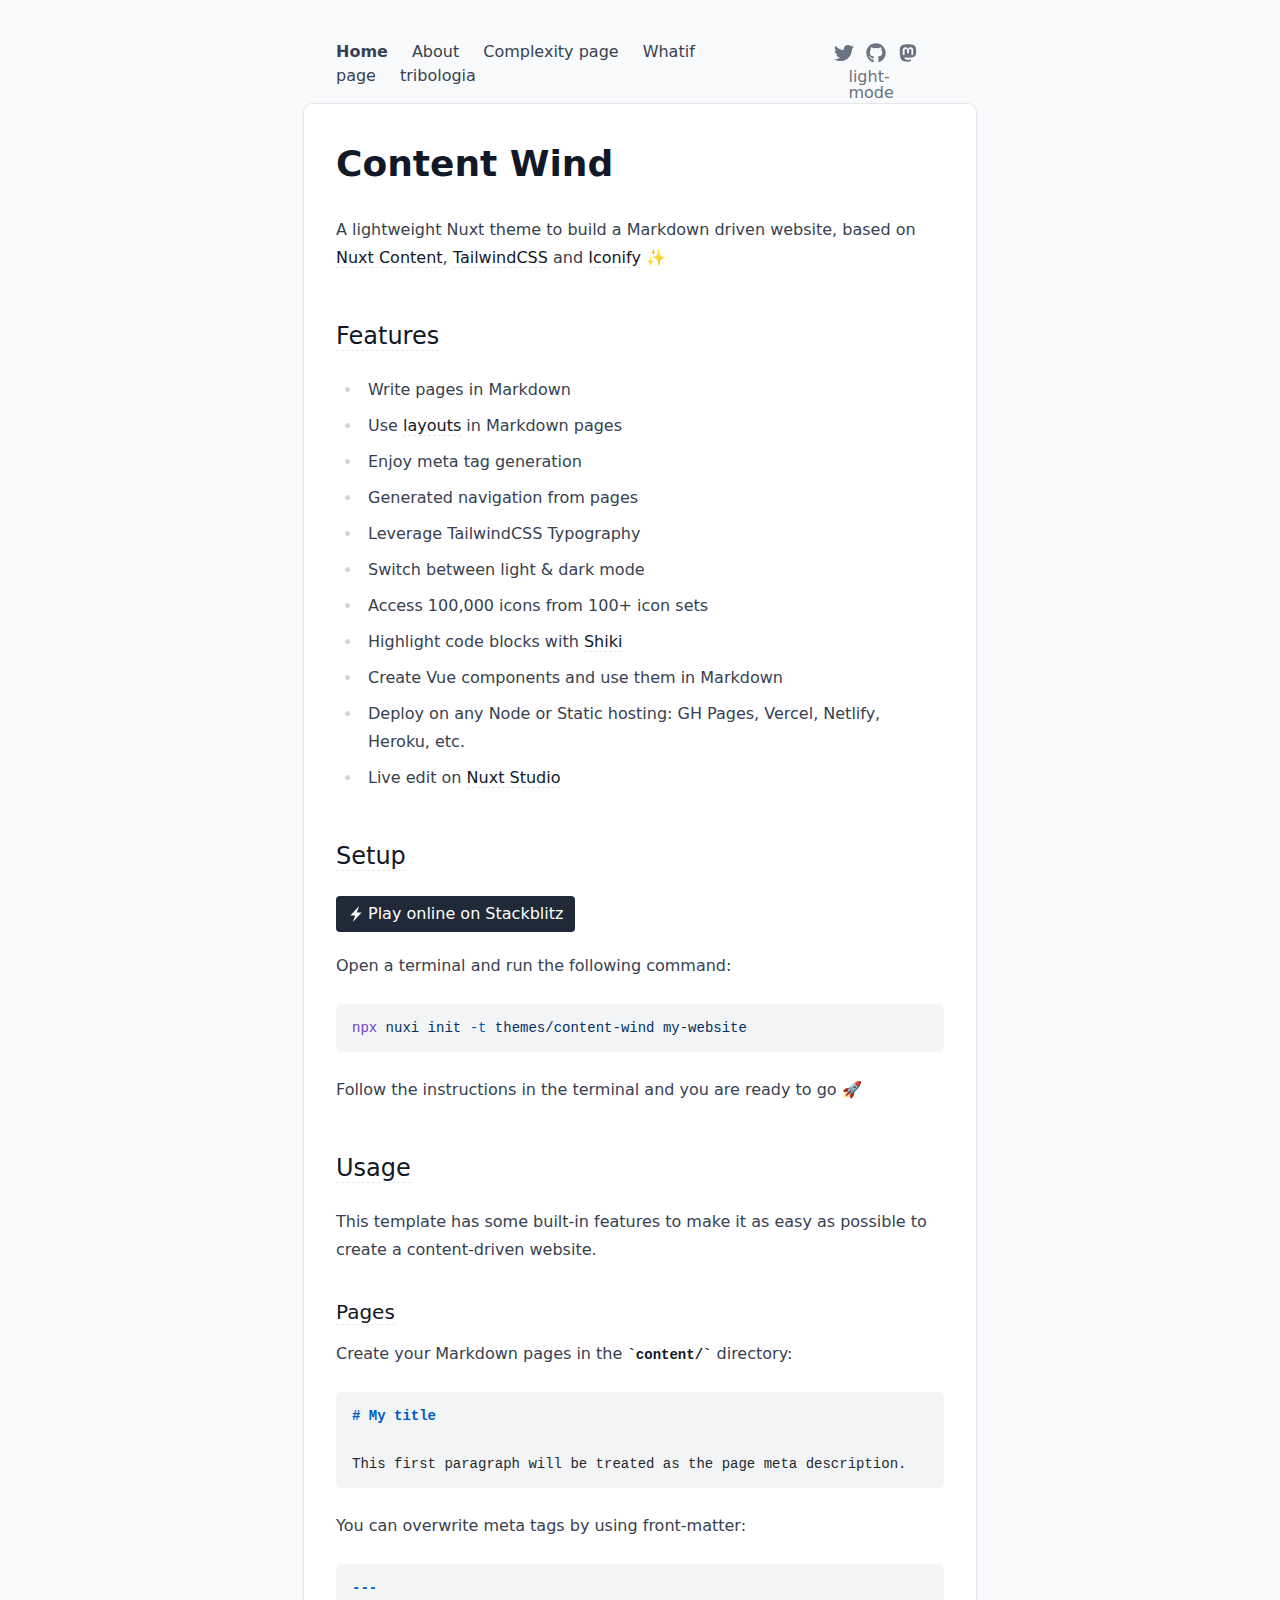
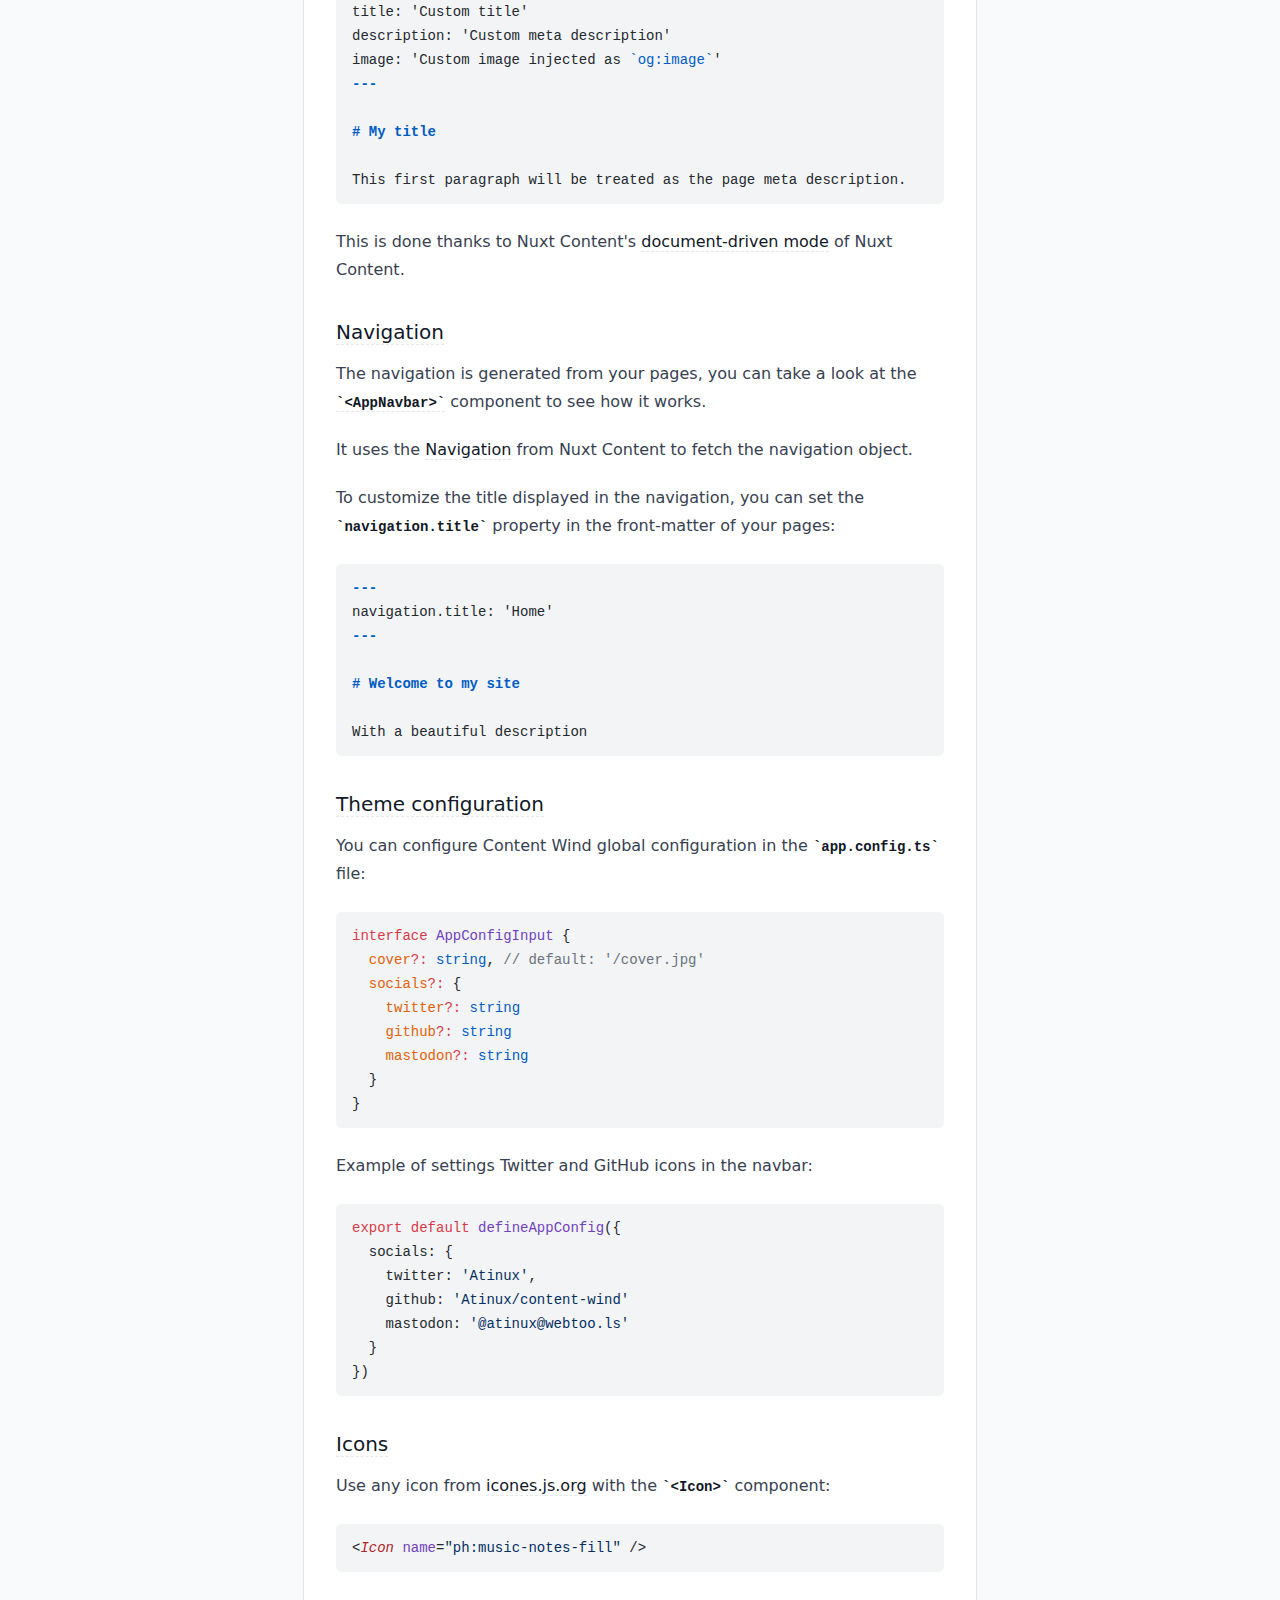
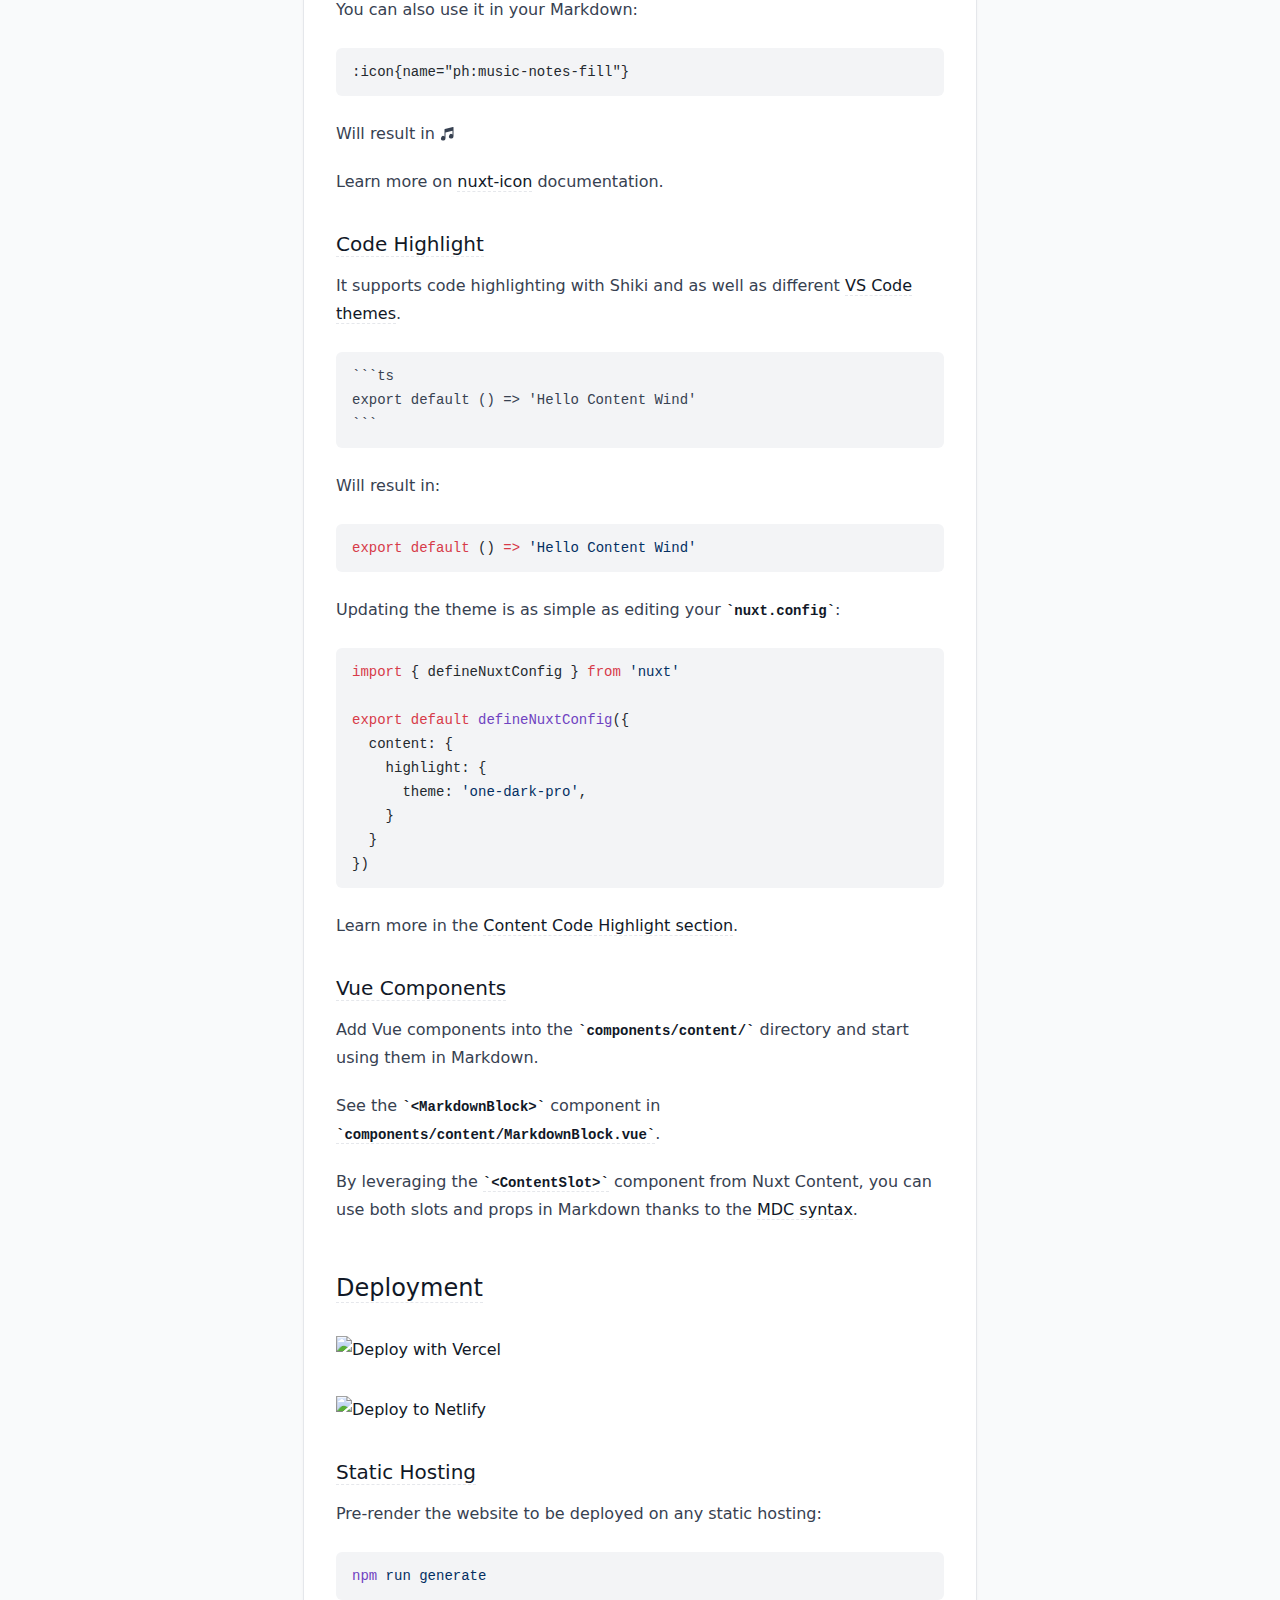
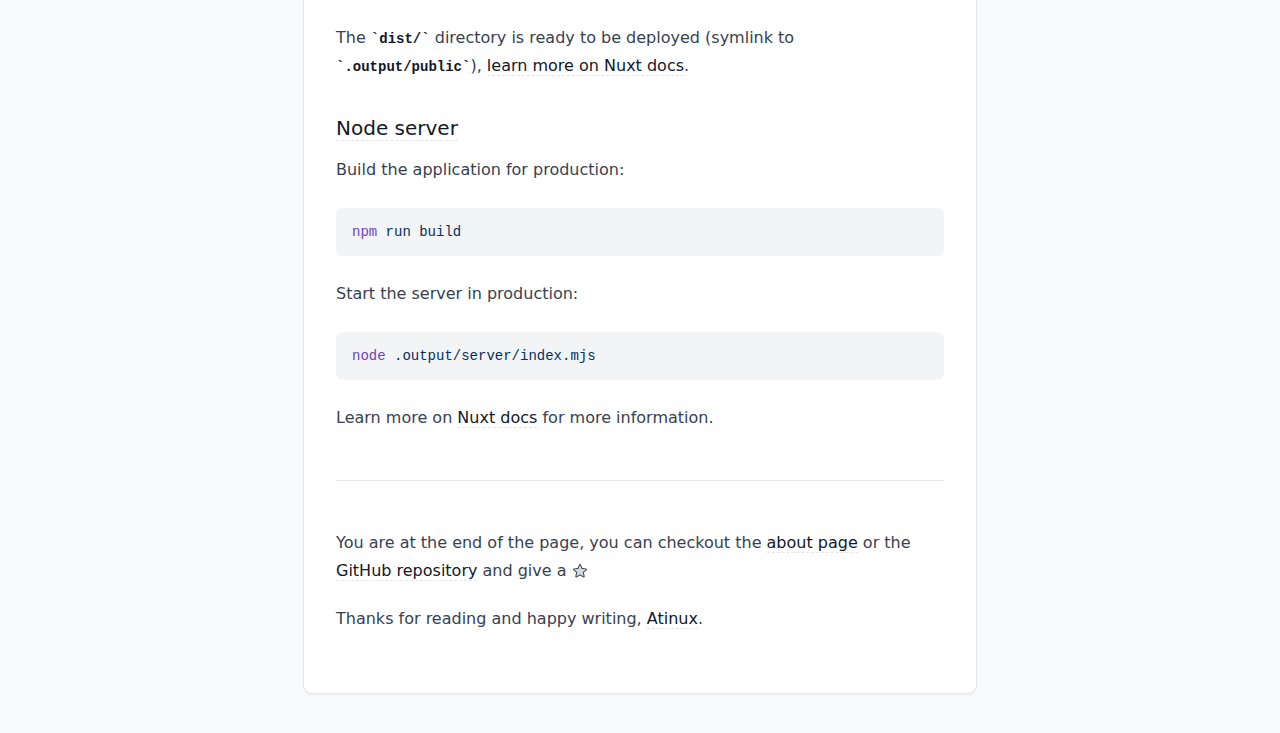
==== commit d4008a73: "Deploying to gh-pages from @ bolokoz/nuxtstudiowind@6992a317f78e07c839ff096e2fa9699d8403b6a2 🚀" ====
--- a/index.html
+++ b/index.html
@@ -1,68 +1,68 @@
 <!DOCTYPE html><html  lang="en" data-capo=""><head><meta charset="utf-8">
 <meta name="viewport" content="width=device-width, initial-scale=1">
 <title>Content Wind</title>
-<style>*,::backdrop,:after,:before{--tw-border-spacing-x:0;--tw-border-spacing-y:0;--tw-translate-x:0;--tw-translate-y:0;--tw-rotate:0;--tw-skew-x:0;--tw-skew-y:0;--tw-scale-x:1;--tw-scale-y:1;--tw-pan-x: ;--tw-pan-y: ;--tw-pinch-zoom: ;--tw-scroll-snap-strictness:proximity;--tw-gradient-from-position: ;--tw-gradient-via-position: ;--tw-gradient-to-position: ;--tw-ordinal: ;--tw-slashed-zero: ;--tw-numeric-figure: ;--tw-numeric-spacing: ;--tw-numeric-fraction: ;--tw-ring-inset: ;--tw-ring-offset-width:0px;--tw-ring-offset-color:#fff;--tw-ring-color:#3b82f680;--tw-ring-offset-shadow:0 0 #0000;--tw-ring-shadow:0 0 #0000;--tw-shadow:0 0 #0000;--tw-shadow-colored:0 0 #0000;--tw-blur: ;--tw-brightness: ;--tw-contrast: ;--tw-grayscale: ;--tw-hue-rotate: ;--tw-invert: ;--tw-saturate: ;--tw-sepia: ;--tw-drop-shadow: ;--tw-backdrop-blur: ;--tw-backdrop-brightness: ;--tw-backdrop-contrast: ;--tw-backdrop-grayscale: ;--tw-backdrop-hue-rotate: ;--tw-backdrop-invert: ;--tw-backdrop-opacity: ;--tw-backdrop-saturate: ;--tw-backdrop-sepia: ;--tw-contain-size: ;--tw-contain-layout: ;--tw-contain-paint: ;--tw-contain-style: }/*! tailwindcss v3.4.12 | MIT License | https://tailwindcss.com*/*,:after,:before{border:0 solid #e5e7eb;box-sizing:border-box}:after,:before{--tw-content:""}:host,html{line-height:1.5;-webkit-text-size-adjust:100%;font-family:ui-sans-serif,system-ui,sans-serif,Apple Color Emoji,Segoe UI Emoji,Segoe UI Symbol,Noto Color Emoji;font-feature-settings:normal;font-variation-settings:normal;tab-size:4;-webkit-tap-highlight-color:transparent}body{line-height:inherit;margin:0}hr{border-top-width:1px;color:inherit;height:0}abbr:where([title]){-webkit-text-decoration:underline dotted;text-decoration:underline dotted}h1,h2,h3,h4,h5,h6{font-size:inherit;font-weight:inherit}a{color:inherit;text-decoration:inherit}b,strong{font-weight:bolder}code,kbd,pre,samp{font-family:ui-monospace,SFMono-Regular,Menlo,Monaco,Consolas,Liberation Mono,Courier New,monospace;font-feature-settings:normal;font-size:1em;font-variation-settings:normal}small{font-size:80%}sub,sup{font-size:75%;line-height:0;position:relative;vertical-align:initial}sub{bottom:-.25em}sup{top:-.5em}table{border-collapse:collapse;border-color:inherit;text-indent:0}button,input,optgroup,select,textarea{color:inherit;font-family:inherit;font-feature-settings:inherit;font-size:100%;font-variation-settings:inherit;font-weight:inherit;letter-spacing:inherit;line-height:inherit;margin:0;padding:0}button,select{text-transform:none}button,input:where([type=button]),input:where([type=reset]),input:where([type=submit]){-webkit-appearance:button;background-color:initial;background-image:none}:-moz-focusring{outline:auto}:-moz-ui-invalid{box-shadow:none}progress{vertical-align:initial}::-webkit-inner-spin-button,::-webkit-outer-spin-button{height:auto}[type=search]{-webkit-appearance:textfield;outline-offset:-2px}::-webkit-search-decoration{-webkit-appearance:none}::-webkit-file-upload-button{-webkit-appearance:button;font:inherit}summary{display:list-item}blockquote,dd,dl,figure,h1,h2,h3,h4,h5,h6,hr,p,pre{margin:0}fieldset{margin:0}fieldset,legend{padding:0}menu,ol,ul{list-style:none;margin:0;padding:0}dialog{padding:0}textarea{resize:vertical}input::placeholder,textarea::placeholder{color:#9ca3af;opacity:1}[role=button],button{cursor:pointer}:disabled{cursor:default}audio,canvas,embed,iframe,img,object,svg,video{display:block;vertical-align:middle}img,video{height:auto;max-width:100%}[hidden]{display:none}.prose{color:var(--tw-prose-body);max-width:65ch}.prose :where(p):not(:where([class~=not-prose],[class~=not-prose] *)){margin-bottom:1.25em;margin-top:1.25em}.prose :where([class~=lead]):not(:where([class~=not-prose],[class~=not-prose] *)){color:var(--tw-prose-lead);font-size:1.25em;line-height:1.6;margin-bottom:1.2em;margin-top:1.2em}.prose :where(a):not(:where([class~=not-prose],[class~=not-prose] *)){color:var(--tw-prose-links);font-weight:500;text-decoration:underline}.prose :where(strong):not(:where([class~=not-prose],[class~=not-prose] *)){color:var(--tw-prose-bold);font-weight:600}.prose :where(a strong):not(:where([class~=not-prose],[class~=not-prose] *)){color:inherit}.prose :where(blockquote strong):not(:where([class~=not-prose],[class~=not-prose] *)){color:inherit}.prose :where(thead th strong):not(:where([class~=not-prose],[class~=not-prose] *)){color:inherit}.prose :where(ol):not(:where([class~=not-prose],[class~=not-prose] *)){list-style-type:decimal;margin-bottom:1.25em;margin-top:1.25em;padding-inline-start:1.625em}.prose :where(ol[type=A]):not(:where([class~=not-prose],[class~=not-prose] *)){list-style-type:upper-alpha}.prose :where(ol[type=a]):not(:where([class~=not-prose],[class~=not-prose] *)){list-style-type:lower-alpha}.prose :where(ol[type=A s]):not(:where([class~=not-prose],[class~=not-prose] *)){list-style-type:upper-alpha}.prose :where(ol[type=a s]):not(:where([class~=not-prose],[class~=not-prose] *)){list-style-type:lower-alpha}.prose :where(ol[type=I]):not(:where([class~=not-prose],[class~=not-prose] *)){list-style-type:upper-roman}.prose :where(ol[type=i]):not(:where([class~=not-prose],[class~=not-prose] *)){list-style-type:lower-roman}.prose :where(ol[type=I s]):not(:where([class~=not-prose],[class~=not-prose] *)){list-style-type:upper-roman}.prose :where(ol[type=i s]):not(:where([class~=not-prose],[class~=not-prose] *)){list-style-type:lower-roman}.prose :where(ol[type="1"]):not(:where([class~=not-prose],[class~=not-prose] *)){list-style-type:decimal}.prose :where(ul):not(:where([class~=not-prose],[class~=not-prose] *)){list-style-type:disc;margin-bottom:1.25em;margin-top:1.25em;padding-inline-start:1.625em}.prose :where(ol>li):not(:where([class~=not-prose],[class~=not-prose] *))::marker{color:var(--tw-prose-counters);font-weight:400}.prose :where(ul>li):not(:where([class~=not-prose],[class~=not-prose] *))::marker{color:var(--tw-prose-bullets)}.prose :where(dt):not(:where([class~=not-prose],[class~=not-prose] *)){color:var(--tw-prose-headings);font-weight:600;margin-top:1.25em}.prose :where(hr):not(:where([class~=not-prose],[class~=not-prose] *)){border-color:var(--tw-prose-hr);border-top-width:1px;margin-bottom:3em;margin-top:3em}.prose :where(blockquote):not(:where([class~=not-prose],[class~=not-prose] *)){border-inline-start-color:var(--tw-prose-quote-borders);border-inline-start-width:.25rem;color:var(--tw-prose-quotes);font-style:italic;font-weight:500;margin-bottom:1.6em;margin-top:1.6em;padding-inline-start:1em;quotes:"\201C""\201D""\2018""\2019"}.prose :where(blockquote p:first-of-type):not(:where([class~=not-prose],[class~=not-prose] *)):before{content:open-quote}.prose :where(blockquote p:last-of-type):not(:where([class~=not-prose],[class~=not-prose] *)):after{content:close-quote}.prose :where(h1):not(:where([class~=not-prose],[class~=not-prose] *)){color:var(--tw-prose-headings);font-size:2.25em;font-weight:800;line-height:1.1111111;margin-bottom:.8888889em;margin-top:0}.prose :where(h1 strong):not(:where([class~=not-prose],[class~=not-prose] *)){color:inherit;font-weight:900}.prose :where(h2):not(:where([class~=not-prose],[class~=not-prose] *)){color:var(--tw-prose-headings);font-size:1.5em;font-weight:700;line-height:1.3333333;margin-bottom:1em;margin-top:2em}.prose :where(h2 strong):not(:where([class~=not-prose],[class~=not-prose] *)){color:inherit;font-weight:800}.prose :where(h3):not(:where([class~=not-prose],[class~=not-prose] *)){color:var(--tw-prose-headings);font-size:1.25em;font-weight:600;line-height:1.6;margin-bottom:.6em;margin-top:1.6em}.prose :where(h3 strong):not(:where([class~=not-prose],[class~=not-prose] *)){color:inherit;font-weight:700}.prose :where(h4):not(:where([class~=not-prose],[class~=not-prose] *)){color:var(--tw-prose-headings);font-weight:600;line-height:1.5;margin-bottom:.5em;margin-top:1.5em}.prose :where(h4 strong):not(:where([class~=not-prose],[class~=not-prose] *)){color:inherit;font-weight:700}.prose :where(img):not(:where([class~=not-prose],[class~=not-prose] *)){margin-bottom:2em;margin-top:2em}.prose :where(picture):not(:where([class~=not-prose],[class~=not-prose] *)){display:block;margin-bottom:2em;margin-top:2em}.prose :where(video):not(:where([class~=not-prose],[class~=not-prose] *)){margin-bottom:2em;margin-top:2em}.prose :where(kbd):not(:where([class~=not-prose],[class~=not-prose] *)){border-radius:.3125rem;box-shadow:0 0 0 1px rgb(var(--tw-prose-kbd-shadows)/10%),0 3px 0 rgb(var(--tw-prose-kbd-shadows)/10%);color:var(--tw-prose-kbd);font-family:inherit;font-size:.875em;font-weight:500;padding-inline-end:.375em;padding-bottom:.1875em;padding-top:.1875em;padding-inline-start:.375em}.prose :where(code):not(:where([class~=not-prose],[class~=not-prose] *)){color:var(--tw-prose-code);font-size:.875em;font-weight:600}.prose :where(code):not(:where([class~=not-prose],[class~=not-prose] *)):before{content:"`"}.prose :where(code):not(:where([class~=not-prose],[class~=not-prose] *)):after{content:"`"}.prose :where(a code):not(:where([class~=not-prose],[class~=not-prose] *)){color:inherit}.prose :where(h1 code):not(:where([class~=not-prose],[class~=not-prose] *)){color:inherit}.prose :where(h2 code):not(:where([class~=not-prose],[class~=not-prose] *)){color:inherit;font-size:.875em}.prose :where(h3 code):not(:where([class~=not-prose],[class~=not-prose] *)){color:inherit;font-size:.9em}.prose :where(h4 code):not(:where([class~=not-prose],[class~=not-prose] *)){color:inherit}.prose :where(blockquote code):not(:where([class~=not-prose],[class~=not-prose] *)){color:inherit}.prose :where(thead th code):not(:where([class~=not-prose],[class~=not-prose] *)){color:inherit}.prose :where(pre):not(:where([class~=not-prose],[class~=not-prose] *)){background-color:var(--tw-prose-pre-bg);border-radius:.375rem;color:var(--tw-prose-pre-code);font-size:.875em;font-weight:400;line-height:1.7142857;margin-bottom:1.7142857em;margin-top:1.7142857em;overflow-x:auto;padding-inline-end:1.1428571em;padding-bottom:.8571429em;padding-top:.8571429em;padding-inline-start:1.1428571em}.prose :where(pre code):not(:where([class~=not-prose],[class~=not-prose] *)){background-color:initial;border-radius:0;border-width:0;color:inherit;font-family:inherit;font-size:inherit;font-weight:inherit;line-height:inherit;padding:0}.prose :where(pre code):not(:where([class~=not-prose],[class~=not-prose] *)):before{content:none}.prose :where(pre code):not(:where([class~=not-prose],[class~=not-prose] *)):after{content:none}.prose :where(table):not(:where([class~=not-prose],[class~=not-prose] *)){font-size:.875em;line-height:1.7142857;margin-bottom:2em;margin-top:2em;table-layout:auto;width:100%}.prose :where(thead):not(:where([class~=not-prose],[class~=not-prose] *)){border-bottom-color:var(--tw-prose-th-borders);border-bottom-width:1px}.prose :where(thead th):not(:where([class~=not-prose],[class~=not-prose] *)){color:var(--tw-prose-headings);font-weight:600;padding-inline-end:.5714286em;padding-bottom:.5714286em;padding-inline-start:.5714286em;vertical-align:bottom}.prose :where(tbody tr):not(:where([class~=not-prose],[class~=not-prose] *)){border-bottom-color:var(--tw-prose-td-borders);border-bottom-width:1px}.prose :where(tbody tr:last-child):not(:where([class~=not-prose],[class~=not-prose] *)){border-bottom-width:0}.prose :where(tbody td):not(:where([class~=not-prose],[class~=not-prose] *)){vertical-align:initial}.prose :where(tfoot):not(:where([class~=not-prose],[class~=not-prose] *)){border-top-color:var(--tw-prose-th-borders);border-top-width:1px}.prose :where(tfoot td):not(:where([class~=not-prose],[class~=not-prose] *)){vertical-align:top}.prose :where(th,td):not(:where([class~=not-prose],[class~=not-prose] *)){text-align:start}.prose :where(figure>*):not(:where([class~=not-prose],[class~=not-prose] *)){margin-bottom:0;margin-top:0}.prose :where(figcaption):not(:where([class~=not-prose],[class~=not-prose] *)){color:var(--tw-prose-captions);font-size:.875em;line-height:1.4285714;margin-top:.8571429em}.prose{--tw-prose-body:#374151;--tw-prose-headings:#111827;--tw-prose-lead:#4b5563;--tw-prose-links:#111827;--tw-prose-bold:#111827;--tw-prose-counters:#6b7280;--tw-prose-bullets:#d1d5db;--tw-prose-hr:#e5e7eb;--tw-prose-quotes:#111827;--tw-prose-quote-borders:#e5e7eb;--tw-prose-captions:#6b7280;--tw-prose-kbd:#111827;--tw-prose-kbd-shadows:17 24 39;--tw-prose-code:#111827;--tw-prose-pre-code:#e5e7eb;--tw-prose-pre-bg:#1f2937;--tw-prose-th-borders:#d1d5db;--tw-prose-td-borders:#e5e7eb;--tw-prose-invert-body:#d1d5db;--tw-prose-invert-headings:#fff;--tw-prose-invert-lead:#9ca3af;--tw-prose-invert-links:#fff;--tw-prose-invert-bold:#fff;--tw-prose-invert-counters:#9ca3af;--tw-prose-invert-bullets:#4b5563;--tw-prose-invert-hr:#374151;--tw-prose-invert-quotes:#f3f4f6;--tw-prose-invert-quote-borders:#374151;--tw-prose-invert-captions:#9ca3af;--tw-prose-invert-kbd:#fff;--tw-prose-invert-kbd-shadows:255 255 255;--tw-prose-invert-code:#fff;--tw-prose-invert-pre-code:#d1d5db;--tw-prose-invert-pre-bg:#00000080;--tw-prose-invert-th-borders:#4b5563;--tw-prose-invert-td-borders:#374151;font-size:1rem;line-height:1.75}.prose :where(picture>img):not(:where([class~=not-prose],[class~=not-prose] *)){margin-bottom:0;margin-top:0}.prose :where(li):not(:where([class~=not-prose],[class~=not-prose] *)){margin-bottom:.5em;margin-top:.5em}.prose :where(ol>li):not(:where([class~=not-prose],[class~=not-prose] *)){padding-inline-start:.375em}.prose :where(ul>li):not(:where([class~=not-prose],[class~=not-prose] *)){padding-inline-start:.375em}.prose :where(.prose>ul>li p):not(:where([class~=not-prose],[class~=not-prose] *)){margin-bottom:.75em;margin-top:.75em}.prose :where(.prose>ul>li>p:first-child):not(:where([class~=not-prose],[class~=not-prose] *)){margin-top:1.25em}.prose :where(.prose>ul>li>p:last-child):not(:where([class~=not-prose],[class~=not-prose] *)){margin-bottom:1.25em}.prose :where(.prose>ol>li>p:first-child):not(:where([class~=not-prose],[class~=not-prose] *)){margin-top:1.25em}.prose :where(.prose>ol>li>p:last-child):not(:where([class~=not-prose],[class~=not-prose] *)){margin-bottom:1.25em}.prose :where(ul ul,ul ol,ol ul,ol ol):not(:where([class~=not-prose],[class~=not-prose] *)){margin-bottom:.75em;margin-top:.75em}.prose :where(dl):not(:where([class~=not-prose],[class~=not-prose] *)){margin-bottom:1.25em;margin-top:1.25em}.prose :where(dd):not(:where([class~=not-prose],[class~=not-prose] *)){margin-top:.5em;padding-inline-start:1.625em}.prose :where(hr+*):not(:where([class~=not-prose],[class~=not-prose] *)){margin-top:0}.prose :where(h2+*):not(:where([class~=not-prose],[class~=not-prose] *)){margin-top:0}.prose :where(h3+*):not(:where([class~=not-prose],[class~=not-prose] *)){margin-top:0}.prose :where(h4+*):not(:where([class~=not-prose],[class~=not-prose] *)){margin-top:0}.prose :where(thead th:first-child):not(:where([class~=not-prose],[class~=not-prose] *)){padding-inline-start:0}.prose :where(thead th:last-child):not(:where([class~=not-prose],[class~=not-prose] *)){padding-inline-end:0}.prose :where(tbody td,tfoot td):not(:where([class~=not-prose],[class~=not-prose] *)){padding-inline-end:.5714286em;padding-bottom:.5714286em;padding-top:.5714286em;padding-inline-start:.5714286em}.prose :where(tbody td:first-child,tfoot td:first-child):not(:where([class~=not-prose],[class~=not-prose] *)){padding-inline-start:0}.prose :where(tbody td:last-child,tfoot td:last-child):not(:where([class~=not-prose],[class~=not-prose] *)){padding-inline-end:0}.prose :where(figure):not(:where([class~=not-prose],[class~=not-prose] *)){margin-bottom:2em;margin-top:2em}.prose :where(.prose>:first-child):not(:where([class~=not-prose],[class~=not-prose] *)){margin-top:0}.prose :where(.prose>:last-child):not(:where([class~=not-prose],[class~=not-prose] *)){margin-bottom:0}.sr-only{height:1px;margin:-1px;overflow:hidden;padding:0;position:absolute;width:1px;clip:rect(0,0,0,0);border-width:0;white-space:nowrap}.static{position:static}.m-auto{margin:auto}.mx-auto{margin-left:auto;margin-right:auto}.mr-6{margin-right:1.5rem}.block{display:block}.inline-block{display:inline-block}.flex{display:flex}.inline-flex{display:inline-flex}.h-4{height:1rem}.h-5{height:1.25rem}.w-4{width:1rem}.w-5{width:1.25rem}.max-w-2xl{max-width:42rem}.max-w-full{max-width:100%}.max-w-none{max-width:none}.items-center{align-items:center}.justify-between{justify-content:space-between}.gap-1{gap:.25rem}.space-x-3>:not([hidden])~:not([hidden]){--tw-space-x-reverse:0;margin-left:calc(.75rem*(1 - var(--tw-space-x-reverse)));margin-right:calc(.75rem*var(--tw-space-x-reverse))}.overflow-x-auto{overflow-x:auto}.rounded{border-radius:.25rem}.bg-gray-50{--tw-bg-opacity:1;background-color:rgb(249 250 251/var(--tw-bg-opacity))}.bg-gray-800{--tw-bg-opacity:1;background-color:rgb(31 41 55/var(--tw-bg-opacity))}.bg-white{--tw-bg-opacity:1;background-color:rgb(255 255 255/var(--tw-bg-opacity))}.px-3{padding-left:.75rem;padding-right:.75rem}.px-4{padding-left:1rem;padding-right:1rem}.py-1{padding-bottom:.25rem;padding-top:.25rem}.py-10{padding-bottom:2.5rem;padding-top:2.5rem}.py-4{padding-bottom:1rem;padding-top:1rem}.text-2xl{font-size:1.5rem;line-height:2rem}.font-bold{font-weight:700}.text-black{--tw-text-opacity:1;color:rgb(0 0 0/var(--tw-text-opacity))}.text-gray-500{--tw-text-opacity:1;color:rgb(107 114 128/var(--tw-text-opacity))}.text-gray-700{--tw-text-opacity:1;color:rgb(55 65 81/var(--tw-text-opacity))}.text-white{--tw-text-opacity:1;color:rgb(255 255 255/var(--tw-text-opacity))}.no-underline{text-decoration-line:none}.ring-1{--tw-ring-offset-shadow:var(--tw-ring-inset) 0 0 0 var(--tw-ring-offset-width) var(--tw-ring-offset-color);--tw-ring-shadow:var(--tw-ring-inset) 0 0 0 calc(1px + var(--tw-ring-offset-width)) var(--tw-ring-color);box-shadow:var(--tw-ring-offset-shadow),var(--tw-ring-shadow),var(--tw-shadow,0 0 #0000)}.ring-gray-200{--tw-ring-opacity:1;--tw-ring-color:rgb(229 231 235/var(--tw-ring-opacity))}.transition{transition-duration:.15s;transition-property:color,background-color,border-color,text-decoration-color,fill,stroke,opacity,box-shadow,transform,filter,-webkit-backdrop-filter;transition-property:color,background-color,border-color,text-decoration-color,fill,stroke,opacity,box-shadow,transform,filter,backdrop-filter;transition-property:color,background-color,border-color,text-decoration-color,fill,stroke,opacity,box-shadow,transform,filter,backdrop-filter,-webkit-backdrop-filter;transition-timing-function:cubic-bezier(.4,0,.2,1)}.dark\:prose-invert:is(.dark *){--tw-prose-body:var(--tw-prose-invert-body);--tw-prose-headings:var(--tw-prose-invert-headings);--tw-prose-lead:var(--tw-prose-invert-lead);--tw-prose-links:var(--tw-prose-invert-links);--tw-prose-bold:var(--tw-prose-invert-bold);--tw-prose-counters:var(--tw-prose-invert-counters);--tw-prose-bullets:var(--tw-prose-invert-bullets);--tw-prose-hr:var(--tw-prose-invert-hr);--tw-prose-quotes:var(--tw-prose-invert-quotes);--tw-prose-quote-borders:var(--tw-prose-invert-quote-borders);--tw-prose-captions:var(--tw-prose-invert-captions);--tw-prose-kbd:var(--tw-prose-invert-kbd);--tw-prose-kbd-shadows:var(--tw-prose-invert-kbd-shadows);--tw-prose-code:var(--tw-prose-invert-code);--tw-prose-pre-code:var(--tw-prose-invert-pre-code);--tw-prose-pre-bg:var(--tw-prose-invert-pre-bg);--tw-prose-th-borders:var(--tw-prose-invert-th-borders);--tw-prose-td-borders:var(--tw-prose-invert-td-borders)}.hover\:text-gray-700:hover{--tw-text-opacity:1;color:rgb(55 65 81/var(--tw-text-opacity))}.prose-a\:border-b :is(:where(a):not(:where([class~=not-prose],[class~=not-prose] *))){border-bottom-width:1px}.prose-a\:border-dashed :is(:where(a):not(:where([class~=not-prose],[class~=not-prose] *))){border-style:dashed}.prose-a\:font-normal :is(:where(a):not(:where([class~=not-prose],[class~=not-prose] *))){font-weight:400}.prose-a\:no-underline :is(:where(a):not(:where([class~=not-prose],[class~=not-prose] *))){text-decoration-line:none}.hover\:prose-a\:border-solid :is(:where(a):not(:where([class~=not-prose],[class~=not-prose] *))):hover{border-style:solid}.hover\:prose-a\:border-primary-400 :is(:where(a):not(:where([class~=not-prose],[class~=not-prose] *))):hover{--tw-border-opacity:1;border-color:rgb(52 211 153/var(--tw-border-opacity))}.hover\:prose-a\:text-primary-400 :is(:where(a):not(:where([class~=not-prose],[class~=not-prose] *))):hover{--tw-text-opacity:1;color:rgb(52 211 153/var(--tw-text-opacity))}.prose-pre\:bg-gray-100 :is(:where(pre):not(:where([class~=not-prose],[class~=not-prose] *))){--tw-bg-opacity:1;background-color:rgb(243 244 246/var(--tw-bg-opacity))}.dark\:bg-gray-200:is(.dark *){--tw-bg-opacity:1;background-color:rgb(229 231 235/var(--tw-bg-opacity))}.dark\:bg-gray-800:is(.dark *){--tw-bg-opacity:1;background-color:rgb(31 41 55/var(--tw-bg-opacity))}.dark\:bg-gray-900:is(.dark *){--tw-bg-opacity:1;background-color:rgb(17 24 39/var(--tw-bg-opacity))}.dark\:text-gray-100:is(.dark *){--tw-text-opacity:1;color:rgb(243 244 246/var(--tw-text-opacity))}.dark\:text-gray-200:is(.dark *){--tw-text-opacity:1;color:rgb(229 231 235/var(--tw-text-opacity))}.dark\:text-gray-300:is(.dark *){--tw-text-opacity:1;color:rgb(209 213 219/var(--tw-text-opacity))}.dark\:text-gray-950:is(.dark *){--tw-text-opacity:1;color:rgb(3 7 18/var(--tw-text-opacity))}.dark\:ring-gray-700:is(.dark *){--tw-ring-opacity:1;--tw-ring-color:rgb(55 65 81/var(--tw-ring-opacity))}.dark\:hover\:text-gray-300:hover:is(.dark *){--tw-text-opacity:1;color:rgb(209 213 219/var(--tw-text-opacity))}.dark\:prose-pre\:bg-gray-900 :is(:where(pre):not(:where([class~=not-prose],[class~=not-prose] *))):is(.dark *){--tw-bg-opacity:1;background-color:rgb(17 24 39/var(--tw-bg-opacity))}@media (min-width:640px){.sm\:rounded{border-radius:.25rem}.sm\:rounded-lg{border-radius:.5rem}.sm\:px-8{padding-left:2rem;padding-right:2rem}.sm\:pb-10{padding-bottom:2.5rem}.sm\:pt-6{padding-top:1.5rem}.sm\:shadow{--tw-shadow:0 1px 3px 0 #0000001a,0 1px 2px -1px #0000001a;--tw-shadow-colored:0 1px 3px 0 var(--tw-shadow-color),0 1px 2px -1px var(--tw-shadow-color);box-shadow:var(--tw-ring-offset-shadow,0 0 #0000),var(--tw-ring-shadow,0 0 #0000),var(--tw-shadow)}}</style>
-<style>.icon[data-v-815fc49a]{display:inline-block;vertical-align:middle}</style>
+<style>*,::backdrop,:after,:before{--tw-border-spacing-x:0;--tw-border-spacing-y:0;--tw-translate-x:0;--tw-translate-y:0;--tw-rotate:0;--tw-skew-x:0;--tw-skew-y:0;--tw-scale-x:1;--tw-scale-y:1;--tw-pan-x: ;--tw-pan-y: ;--tw-pinch-zoom: ;--tw-scroll-snap-strictness:proximity;--tw-gradient-from-position: ;--tw-gradient-via-position: ;--tw-gradient-to-position: ;--tw-ordinal: ;--tw-slashed-zero: ;--tw-numeric-figure: ;--tw-numeric-spacing: ;--tw-numeric-fraction: ;--tw-ring-inset: ;--tw-ring-offset-width:0px;--tw-ring-offset-color:#fff;--tw-ring-color:#3b82f680;--tw-ring-offset-shadow:0 0 #0000;--tw-ring-shadow:0 0 #0000;--tw-shadow:0 0 #0000;--tw-shadow-colored:0 0 #0000;--tw-blur: ;--tw-brightness: ;--tw-contrast: ;--tw-grayscale: ;--tw-hue-rotate: ;--tw-invert: ;--tw-saturate: ;--tw-sepia: ;--tw-drop-shadow: ;--tw-backdrop-blur: ;--tw-backdrop-brightness: ;--tw-backdrop-contrast: ;--tw-backdrop-grayscale: ;--tw-backdrop-hue-rotate: ;--tw-backdrop-invert: ;--tw-backdrop-opacity: ;--tw-backdrop-saturate: ;--tw-backdrop-sepia: ;--tw-contain-size: ;--tw-contain-layout: ;--tw-contain-paint: ;--tw-contain-style: }/*! tailwindcss v3.4.13 | MIT License | https://tailwindcss.com*/*,:after,:before{border:0 solid #e5e7eb;box-sizing:border-box}:after,:before{--tw-content:""}:host,html{line-height:1.5;-webkit-text-size-adjust:100%;font-family:ui-sans-serif,system-ui,sans-serif,Apple Color Emoji,Segoe UI Emoji,Segoe UI Symbol,Noto Color Emoji;font-feature-settings:normal;font-variation-settings:normal;tab-size:4;-webkit-tap-highlight-color:transparent}body{line-height:inherit;margin:0}hr{border-top-width:1px;color:inherit;height:0}abbr:where([title]){-webkit-text-decoration:underline dotted;text-decoration:underline dotted}h1,h2,h3,h4,h5,h6{font-size:inherit;font-weight:inherit}a{color:inherit;text-decoration:inherit}b,strong{font-weight:bolder}code,kbd,pre,samp{font-family:ui-monospace,SFMono-Regular,Menlo,Monaco,Consolas,Liberation Mono,Courier New,monospace;font-feature-settings:normal;font-size:1em;font-variation-settings:normal}small{font-size:80%}sub,sup{font-size:75%;line-height:0;position:relative;vertical-align:initial}sub{bottom:-.25em}sup{top:-.5em}table{border-collapse:collapse;border-color:inherit;text-indent:0}button,input,optgroup,select,textarea{color:inherit;font-family:inherit;font-feature-settings:inherit;font-size:100%;font-variation-settings:inherit;font-weight:inherit;letter-spacing:inherit;line-height:inherit;margin:0;padding:0}button,select{text-transform:none}button,input:where([type=button]),input:where([type=reset]),input:where([type=submit]){-webkit-appearance:button;background-color:initial;background-image:none}:-moz-focusring{outline:auto}:-moz-ui-invalid{box-shadow:none}progress{vertical-align:initial}::-webkit-inner-spin-button,::-webkit-outer-spin-button{height:auto}[type=search]{-webkit-appearance:textfield;outline-offset:-2px}::-webkit-search-decoration{-webkit-appearance:none}::-webkit-file-upload-button{-webkit-appearance:button;font:inherit}summary{display:list-item}blockquote,dd,dl,figure,h1,h2,h3,h4,h5,h6,hr,p,pre{margin:0}fieldset{margin:0}fieldset,legend{padding:0}menu,ol,ul{list-style:none;margin:0;padding:0}dialog{padding:0}textarea{resize:vertical}input::placeholder,textarea::placeholder{color:#9ca3af;opacity:1}[role=button],button{cursor:pointer}:disabled{cursor:default}audio,canvas,embed,iframe,img,object,svg,video{display:block;vertical-align:middle}img,video{height:auto;max-width:100%}[hidden]{display:none}.prose{color:var(--tw-prose-body);max-width:65ch}.prose :where(p):not(:where([class~=not-prose],[class~=not-prose] *)){margin-bottom:1.25em;margin-top:1.25em}.prose :where([class~=lead]):not(:where([class~=not-prose],[class~=not-prose] *)){color:var(--tw-prose-lead);font-size:1.25em;line-height:1.6;margin-bottom:1.2em;margin-top:1.2em}.prose :where(a):not(:where([class~=not-prose],[class~=not-prose] *)){color:var(--tw-prose-links);font-weight:500;text-decoration:underline}.prose :where(strong):not(:where([class~=not-prose],[class~=not-prose] *)){color:var(--tw-prose-bold);font-weight:600}.prose :where(a strong):not(:where([class~=not-prose],[class~=not-prose] *)){color:inherit}.prose :where(blockquote strong):not(:where([class~=not-prose],[class~=not-prose] *)){color:inherit}.prose :where(thead th strong):not(:where([class~=not-prose],[class~=not-prose] *)){color:inherit}.prose :where(ol):not(:where([class~=not-prose],[class~=not-prose] *)){list-style-type:decimal;margin-bottom:1.25em;margin-top:1.25em;padding-inline-start:1.625em}.prose :where(ol[type=A]):not(:where([class~=not-prose],[class~=not-prose] *)){list-style-type:upper-alpha}.prose :where(ol[type=a]):not(:where([class~=not-prose],[class~=not-prose] *)){list-style-type:lower-alpha}.prose :where(ol[type=A s]):not(:where([class~=not-prose],[class~=not-prose] *)){list-style-type:upper-alpha}.prose :where(ol[type=a s]):not(:where([class~=not-prose],[class~=not-prose] *)){list-style-type:lower-alpha}.prose :where(ol[type=I]):not(:where([class~=not-prose],[class~=not-prose] *)){list-style-type:upper-roman}.prose :where(ol[type=i]):not(:where([class~=not-prose],[class~=not-prose] *)){list-style-type:lower-roman}.prose :where(ol[type=I s]):not(:where([class~=not-prose],[class~=not-prose] *)){list-style-type:upper-roman}.prose :where(ol[type=i s]):not(:where([class~=not-prose],[class~=not-prose] *)){list-style-type:lower-roman}.prose :where(ol[type="1"]):not(:where([class~=not-prose],[class~=not-prose] *)){list-style-type:decimal}.prose :where(ul):not(:where([class~=not-prose],[class~=not-prose] *)){list-style-type:disc;margin-bottom:1.25em;margin-top:1.25em;padding-inline-start:1.625em}.prose :where(ol>li):not(:where([class~=not-prose],[class~=not-prose] *))::marker{color:var(--tw-prose-counters);font-weight:400}.prose :where(ul>li):not(:where([class~=not-prose],[class~=not-prose] *))::marker{color:var(--tw-prose-bullets)}.prose :where(dt):not(:where([class~=not-prose],[class~=not-prose] *)){color:var(--tw-prose-headings);font-weight:600;margin-top:1.25em}.prose :where(hr):not(:where([class~=not-prose],[class~=not-prose] *)){border-color:var(--tw-prose-hr);border-top-width:1px;margin-bottom:3em;margin-top:3em}.prose :where(blockquote):not(:where([class~=not-prose],[class~=not-prose] *)){border-inline-start-color:var(--tw-prose-quote-borders);border-inline-start-width:.25rem;color:var(--tw-prose-quotes);font-style:italic;font-weight:500;margin-bottom:1.6em;margin-top:1.6em;padding-inline-start:1em;quotes:"\201C""\201D""\2018""\2019"}.prose :where(blockquote p:first-of-type):not(:where([class~=not-prose],[class~=not-prose] *)):before{content:open-quote}.prose :where(blockquote p:last-of-type):not(:where([class~=not-prose],[class~=not-prose] *)):after{content:close-quote}.prose :where(h1):not(:where([class~=not-prose],[class~=not-prose] *)){color:var(--tw-prose-headings);font-size:2.25em;font-weight:800;line-height:1.1111111;margin-bottom:.8888889em;margin-top:0}.prose :where(h1 strong):not(:where([class~=not-prose],[class~=not-prose] *)){color:inherit;font-weight:900}.prose :where(h2):not(:where([class~=not-prose],[class~=not-prose] *)){color:var(--tw-prose-headings);font-size:1.5em;font-weight:700;line-height:1.3333333;margin-bottom:1em;margin-top:2em}.prose :where(h2 strong):not(:where([class~=not-prose],[class~=not-prose] *)){color:inherit;font-weight:800}.prose :where(h3):not(:where([class~=not-prose],[class~=not-prose] *)){color:var(--tw-prose-headings);font-size:1.25em;font-weight:600;line-height:1.6;margin-bottom:.6em;margin-top:1.6em}.prose :where(h3 strong):not(:where([class~=not-prose],[class~=not-prose] *)){color:inherit;font-weight:700}.prose :where(h4):not(:where([class~=not-prose],[class~=not-prose] *)){color:var(--tw-prose-headings);font-weight:600;line-height:1.5;margin-bottom:.5em;margin-top:1.5em}.prose :where(h4 strong):not(:where([class~=not-prose],[class~=not-prose] *)){color:inherit;font-weight:700}.prose :where(img):not(:where([class~=not-prose],[class~=not-prose] *)){margin-bottom:2em;margin-top:2em}.prose :where(picture):not(:where([class~=not-prose],[class~=not-prose] *)){display:block;margin-bottom:2em;margin-top:2em}.prose :where(video):not(:where([class~=not-prose],[class~=not-prose] *)){margin-bottom:2em;margin-top:2em}.prose :where(kbd):not(:where([class~=not-prose],[class~=not-prose] *)){border-radius:.3125rem;box-shadow:0 0 0 1px rgb(var(--tw-prose-kbd-shadows)/10%),0 3px 0 rgb(var(--tw-prose-kbd-shadows)/10%);color:var(--tw-prose-kbd);font-family:inherit;font-size:.875em;font-weight:500;padding-inline-end:.375em;padding-bottom:.1875em;padding-top:.1875em;padding-inline-start:.375em}.prose :where(code):not(:where([class~=not-prose],[class~=not-prose] *)){color:var(--tw-prose-code);font-size:.875em;font-weight:600}.prose :where(code):not(:where([class~=not-prose],[class~=not-prose] *)):before{content:"`"}.prose :where(code):not(:where([class~=not-prose],[class~=not-prose] *)):after{content:"`"}.prose :where(a code):not(:where([class~=not-prose],[class~=not-prose] *)){color:inherit}.prose :where(h1 code):not(:where([class~=not-prose],[class~=not-prose] *)){color:inherit}.prose :where(h2 code):not(:where([class~=not-prose],[class~=not-prose] *)){color:inherit;font-size:.875em}.prose :where(h3 code):not(:where([class~=not-prose],[class~=not-prose] *)){color:inherit;font-size:.9em}.prose :where(h4 code):not(:where([class~=not-prose],[class~=not-prose] *)){color:inherit}.prose :where(blockquote code):not(:where([class~=not-prose],[class~=not-prose] *)){color:inherit}.prose :where(thead th code):not(:where([class~=not-prose],[class~=not-prose] *)){color:inherit}.prose :where(pre):not(:where([class~=not-prose],[class~=not-prose] *)){background-color:var(--tw-prose-pre-bg);border-radius:.375rem;color:var(--tw-prose-pre-code);font-size:.875em;font-weight:400;line-height:1.7142857;margin-bottom:1.7142857em;margin-top:1.7142857em;overflow-x:auto;padding-inline-end:1.1428571em;padding-bottom:.8571429em;padding-top:.8571429em;padding-inline-start:1.1428571em}.prose :where(pre code):not(:where([class~=not-prose],[class~=not-prose] *)){background-color:initial;border-radius:0;border-width:0;color:inherit;font-family:inherit;font-size:inherit;font-weight:inherit;line-height:inherit;padding:0}.prose :where(pre code):not(:where([class~=not-prose],[class~=not-prose] *)):before{content:none}.prose :where(pre code):not(:where([class~=not-prose],[class~=not-prose] *)):after{content:none}.prose :where(table):not(:where([class~=not-prose],[class~=not-prose] *)){font-size:.875em;line-height:1.7142857;margin-bottom:2em;margin-top:2em;table-layout:auto;width:100%}.prose :where(thead):not(:where([class~=not-prose],[class~=not-prose] *)){border-bottom-color:var(--tw-prose-th-borders);border-bottom-width:1px}.prose :where(thead th):not(:where([class~=not-prose],[class~=not-prose] *)){color:var(--tw-prose-headings);font-weight:600;padding-inline-end:.5714286em;padding-bottom:.5714286em;padding-inline-start:.5714286em;vertical-align:bottom}.prose :where(tbody tr):not(:where([class~=not-prose],[class~=not-prose] *)){border-bottom-color:var(--tw-prose-td-borders);border-bottom-width:1px}.prose :where(tbody tr:last-child):not(:where([class~=not-prose],[class~=not-prose] *)){border-bottom-width:0}.prose :where(tbody td):not(:where([class~=not-prose],[class~=not-prose] *)){vertical-align:initial}.prose :where(tfoot):not(:where([class~=not-prose],[class~=not-prose] *)){border-top-color:var(--tw-prose-th-borders);border-top-width:1px}.prose :where(tfoot td):not(:where([class~=not-prose],[class~=not-prose] *)){vertical-align:top}.prose :where(th,td):not(:where([class~=not-prose],[class~=not-prose] *)){text-align:start}.prose :where(figure>*):not(:where([class~=not-prose],[class~=not-prose] *)){margin-bottom:0;margin-top:0}.prose :where(figcaption):not(:where([class~=not-prose],[class~=not-prose] *)){color:var(--tw-prose-captions);font-size:.875em;line-height:1.4285714;margin-top:.8571429em}.prose{--tw-prose-body:#374151;--tw-prose-headings:#111827;--tw-prose-lead:#4b5563;--tw-prose-links:#111827;--tw-prose-bold:#111827;--tw-prose-counters:#6b7280;--tw-prose-bullets:#d1d5db;--tw-prose-hr:#e5e7eb;--tw-prose-quotes:#111827;--tw-prose-quote-borders:#e5e7eb;--tw-prose-captions:#6b7280;--tw-prose-kbd:#111827;--tw-prose-kbd-shadows:17 24 39;--tw-prose-code:#111827;--tw-prose-pre-code:#e5e7eb;--tw-prose-pre-bg:#1f2937;--tw-prose-th-borders:#d1d5db;--tw-prose-td-borders:#e5e7eb;--tw-prose-invert-body:#d1d5db;--tw-prose-invert-headings:#fff;--tw-prose-invert-lead:#9ca3af;--tw-prose-invert-links:#fff;--tw-prose-invert-bold:#fff;--tw-prose-invert-counters:#9ca3af;--tw-prose-invert-bullets:#4b5563;--tw-prose-invert-hr:#374151;--tw-prose-invert-quotes:#f3f4f6;--tw-prose-invert-quote-borders:#374151;--tw-prose-invert-captions:#9ca3af;--tw-prose-invert-kbd:#fff;--tw-prose-invert-kbd-shadows:255 255 255;--tw-prose-invert-code:#fff;--tw-prose-invert-pre-code:#d1d5db;--tw-prose-invert-pre-bg:#00000080;--tw-prose-invert-th-borders:#4b5563;--tw-prose-invert-td-borders:#374151;font-size:1rem;line-height:1.75}.prose :where(picture>img):not(:where([class~=not-prose],[class~=not-prose] *)){margin-bottom:0;margin-top:0}.prose :where(li):not(:where([class~=not-prose],[class~=not-prose] *)){margin-bottom:.5em;margin-top:.5em}.prose :where(ol>li):not(:where([class~=not-prose],[class~=not-prose] *)){padding-inline-start:.375em}.prose :where(ul>li):not(:where([class~=not-prose],[class~=not-prose] *)){padding-inline-start:.375em}.prose :where(.prose>ul>li p):not(:where([class~=not-prose],[class~=not-prose] *)){margin-bottom:.75em;margin-top:.75em}.prose :where(.prose>ul>li>p:first-child):not(:where([class~=not-prose],[class~=not-prose] *)){margin-top:1.25em}.prose :where(.prose>ul>li>p:last-child):not(:where([class~=not-prose],[class~=not-prose] *)){margin-bottom:1.25em}.prose :where(.prose>ol>li>p:first-child):not(:where([class~=not-prose],[class~=not-prose] *)){margin-top:1.25em}.prose :where(.prose>ol>li>p:last-child):not(:where([class~=not-prose],[class~=not-prose] *)){margin-bottom:1.25em}.prose :where(ul ul,ul ol,ol ul,ol ol):not(:where([class~=not-prose],[class~=not-prose] *)){margin-bottom:.75em;margin-top:.75em}.prose :where(dl):not(:where([class~=not-prose],[class~=not-prose] *)){margin-bottom:1.25em;margin-top:1.25em}.prose :where(dd):not(:where([class~=not-prose],[class~=not-prose] *)){margin-top:.5em;padding-inline-start:1.625em}.prose :where(hr+*):not(:where([class~=not-prose],[class~=not-prose] *)){margin-top:0}.prose :where(h2+*):not(:where([class~=not-prose],[class~=not-prose] *)){margin-top:0}.prose :where(h3+*):not(:where([class~=not-prose],[class~=not-prose] *)){margin-top:0}.prose :where(h4+*):not(:where([class~=not-prose],[class~=not-prose] *)){margin-top:0}.prose :where(thead th:first-child):not(:where([class~=not-prose],[class~=not-prose] *)){padding-inline-start:0}.prose :where(thead th:last-child):not(:where([class~=not-prose],[class~=not-prose] *)){padding-inline-end:0}.prose :where(tbody td,tfoot td):not(:where([class~=not-prose],[class~=not-prose] *)){padding-inline-end:.5714286em;padding-bottom:.5714286em;padding-top:.5714286em;padding-inline-start:.5714286em}.prose :where(tbody td:first-child,tfoot td:first-child):not(:where([class~=not-prose],[class~=not-prose] *)){padding-inline-start:0}.prose :where(tbody td:last-child,tfoot td:last-child):not(:where([class~=not-prose],[class~=not-prose] *)){padding-inline-end:0}.prose :where(figure):not(:where([class~=not-prose],[class~=not-prose] *)){margin-bottom:2em;margin-top:2em}.prose :where(.prose>:first-child):not(:where([class~=not-prose],[class~=not-prose] *)){margin-top:0}.prose :where(.prose>:last-child):not(:where([class~=not-prose],[class~=not-prose] *)){margin-bottom:0}.sr-only{height:1px;margin:-1px;overflow:hidden;padding:0;position:absolute;width:1px;clip:rect(0,0,0,0);border-width:0;white-space:nowrap}.static{position:static}.relative{position:relative}.m-auto{margin:auto}.mx-auto{margin-left:auto;margin-right:auto}.mr-6{margin-right:1.5rem}.block{display:block}.inline-block{display:inline-block}.flex{display:flex}.inline-flex{display:inline-flex}.h-4{height:1rem}.h-5{height:1.25rem}.w-4{width:1rem}.w-5{width:1.25rem}.max-w-2xl{max-width:42rem}.max-w-full{max-width:100%}.max-w-none{max-width:none}.items-center{align-items:center}.justify-between{justify-content:space-between}.gap-1{gap:.25rem}.space-x-3>:not([hidden])~:not([hidden]){--tw-space-x-reverse:0;margin-left:calc(.75rem*(1 - var(--tw-space-x-reverse)));margin-right:calc(.75rem*var(--tw-space-x-reverse))}.overflow-x-auto{overflow-x:auto}.rounded{border-radius:.25rem}.bg-gray-50{--tw-bg-opacity:1;background-color:rgb(249 250 251/var(--tw-bg-opacity))}.bg-gray-800{--tw-bg-opacity:1;background-color:rgb(31 41 55/var(--tw-bg-opacity))}.bg-white{--tw-bg-opacity:1;background-color:rgb(255 255 255/var(--tw-bg-opacity))}.px-3{padding-left:.75rem;padding-right:.75rem}.px-4{padding-left:1rem;padding-right:1rem}.py-1{padding-bottom:.25rem;padding-top:.25rem}.py-10{padding-bottom:2.5rem;padding-top:2.5rem}.py-4{padding-bottom:1rem;padding-top:1rem}.text-2xl{font-size:1.5rem;line-height:2rem}.font-bold{font-weight:700}.text-black{--tw-text-opacity:1;color:rgb(0 0 0/var(--tw-text-opacity))}.text-gray-500{--tw-text-opacity:1;color:rgb(107 114 128/var(--tw-text-opacity))}.text-gray-700{--tw-text-opacity:1;color:rgb(55 65 81/var(--tw-text-opacity))}.text-white{--tw-text-opacity:1;color:rgb(255 255 255/var(--tw-text-opacity))}.no-underline{text-decoration-line:none}.ring-1{--tw-ring-offset-shadow:var(--tw-ring-inset) 0 0 0 var(--tw-ring-offset-width) var(--tw-ring-offset-color);--tw-ring-shadow:var(--tw-ring-inset) 0 0 0 calc(1px + var(--tw-ring-offset-width)) var(--tw-ring-color);box-shadow:var(--tw-ring-offset-shadow),var(--tw-ring-shadow),var(--tw-shadow,0 0 #0000)}.ring-gray-200{--tw-ring-opacity:1;--tw-ring-color:rgb(229 231 235/var(--tw-ring-opacity))}.transition{transition-duration:.15s;transition-property:color,background-color,border-color,text-decoration-color,fill,stroke,opacity,box-shadow,transform,filter,-webkit-backdrop-filter;transition-property:color,background-color,border-color,text-decoration-color,fill,stroke,opacity,box-shadow,transform,filter,backdrop-filter;transition-property:color,background-color,border-color,text-decoration-color,fill,stroke,opacity,box-shadow,transform,filter,backdrop-filter,-webkit-backdrop-filter;transition-timing-function:cubic-bezier(.4,0,.2,1)}.dark\:prose-invert:is(.dark *){--tw-prose-body:var(--tw-prose-invert-body);--tw-prose-headings:var(--tw-prose-invert-headings);--tw-prose-lead:var(--tw-prose-invert-lead);--tw-prose-links:var(--tw-prose-invert-links);--tw-prose-bold:var(--tw-prose-invert-bold);--tw-prose-counters:var(--tw-prose-invert-counters);--tw-prose-bullets:var(--tw-prose-invert-bullets);--tw-prose-hr:var(--tw-prose-invert-hr);--tw-prose-quotes:var(--tw-prose-invert-quotes);--tw-prose-quote-borders:var(--tw-prose-invert-quote-borders);--tw-prose-captions:var(--tw-prose-invert-captions);--tw-prose-kbd:var(--tw-prose-invert-kbd);--tw-prose-kbd-shadows:var(--tw-prose-invert-kbd-shadows);--tw-prose-code:var(--tw-prose-invert-code);--tw-prose-pre-code:var(--tw-prose-invert-pre-code);--tw-prose-pre-bg:var(--tw-prose-invert-pre-bg);--tw-prose-th-borders:var(--tw-prose-invert-th-borders);--tw-prose-td-borders:var(--tw-prose-invert-td-borders)}.hover\:text-gray-700:hover{--tw-text-opacity:1;color:rgb(55 65 81/var(--tw-text-opacity))}.prose-a\:border-b :is(:where(a):not(:where([class~=not-prose],[class~=not-prose] *))){border-bottom-width:1px}.prose-a\:border-dashed :is(:where(a):not(:where([class~=not-prose],[class~=not-prose] *))){border-style:dashed}.prose-a\:font-normal :is(:where(a):not(:where([class~=not-prose],[class~=not-prose] *))){font-weight:400}.prose-a\:no-underline :is(:where(a):not(:where([class~=not-prose],[class~=not-prose] *))){text-decoration-line:none}.hover\:prose-a\:border-solid :is(:where(a):not(:where([class~=not-prose],[class~=not-prose] *))):hover{border-style:solid}.hover\:prose-a\:border-primary-400 :is(:where(a):not(:where([class~=not-prose],[class~=not-prose] *))):hover{--tw-border-opacity:1;border-color:rgb(52 211 153/var(--tw-border-opacity))}.hover\:prose-a\:text-primary-400 :is(:where(a):not(:where([class~=not-prose],[class~=not-prose] *))):hover{--tw-text-opacity:1;color:rgb(52 211 153/var(--tw-text-opacity))}.prose-pre\:bg-gray-100 :is(:where(pre):not(:where([class~=not-prose],[class~=not-prose] *))){--tw-bg-opacity:1;background-color:rgb(243 244 246/var(--tw-bg-opacity))}.dark\:bg-gray-200:is(.dark *){--tw-bg-opacity:1;background-color:rgb(229 231 235/var(--tw-bg-opacity))}.dark\:bg-gray-800:is(.dark *){--tw-bg-opacity:1;background-color:rgb(31 41 55/var(--tw-bg-opacity))}.dark\:bg-gray-900:is(.dark *){--tw-bg-opacity:1;background-color:rgb(17 24 39/var(--tw-bg-opacity))}.dark\:text-gray-100:is(.dark *){--tw-text-opacity:1;color:rgb(243 244 246/var(--tw-text-opacity))}.dark\:text-gray-200:is(.dark *){--tw-text-opacity:1;color:rgb(229 231 235/var(--tw-text-opacity))}.dark\:text-gray-300:is(.dark *){--tw-text-opacity:1;color:rgb(209 213 219/var(--tw-text-opacity))}.dark\:text-gray-950:is(.dark *){--tw-text-opacity:1;color:rgb(3 7 18/var(--tw-text-opacity))}.dark\:ring-gray-700:is(.dark *){--tw-ring-opacity:1;--tw-ring-color:rgb(55 65 81/var(--tw-ring-opacity))}.dark\:hover\:text-gray-300:hover:is(.dark *){--tw-text-opacity:1;color:rgb(209 213 219/var(--tw-text-opacity))}.dark\:prose-pre\:bg-gray-900 :is(:where(pre):not(:where([class~=not-prose],[class~=not-prose] *))):is(.dark *){--tw-bg-opacity:1;background-color:rgb(17 24 39/var(--tw-bg-opacity))}@media (min-width:640px){.sm\:rounded{border-radius:.25rem}.sm\:rounded-lg{border-radius:.5rem}.sm\:px-8{padding-left:2rem;padding-right:2rem}.sm\:pb-10{padding-bottom:2.5rem}.sm\:pt-6{padding-top:1.5rem}.sm\:shadow{--tw-shadow:0 1px 3px 0 #0000001a,0 1px 2px -1px #0000001a;--tw-shadow-colored:0 1px 3px 0 var(--tw-shadow-color),0 1px 2px -1px var(--tw-shadow-color);box-shadow:var(--tw-ring-offset-shadow,0 0 #0000),var(--tw-ring-shadow,0 0 #0000),var(--tw-shadow)}}</style>
+<style>.icon[data-v-48630a80]{display:inline-block;vertical-align:middle}</style>
 <style>body{--tw-bg-opacity:1;background-color:rgb(249 250 251/var(--tw-bg-opacity));--tw-text-opacity:1;color:rgb(0 0 0/var(--tw-text-opacity))}body:is(.dark *){--tw-bg-opacity:1;background-color:rgb(17 24 39/var(--tw-bg-opacity));--tw-text-opacity:1;color:rgb(255 255 255/var(--tw-text-opacity))}</style>
 <style>pre code .line{display:block;min-height:1rem}</style>
-<link rel="stylesheet" href="/_nuxt/entry.Db29RNlR.css">
+<link rel="stylesheet" href="/_nuxt/entry.JMk4WzAG.css">
 <link rel="stylesheet" href="/_nuxt/ProsePre.CchFRBtv.css">
-<link rel="preload" as="fetch" crossorigin="anonymous" href="/_payload.json?bcd972dc-b48d-4624-a2e0-e9a8352aea36">
-<link rel="modulepreload" as="script" crossorigin href="/_nuxt/BhMnsdxL.js">
-<link rel="modulepreload" as="script" crossorigin href="/_nuxt/CsYr-CNV.js">
-<link rel="modulepreload" as="script" crossorigin href="/_nuxt/Dlw1fGJh.js">
-<link rel="modulepreload" as="script" crossorigin href="/_nuxt/kuVZNSwk.js">
-<link rel="modulepreload" as="script" crossorigin href="/_nuxt/B3hf-6qB.js">
+<link rel="preload" as="fetch" crossorigin="anonymous" href="/_payload.json?3b7a41e0-cbb2-4734-9a8e-b910d51aac9d">
+<link rel="modulepreload" as="script" crossorigin href="/_nuxt/UX-XRw5B.js">
+<link rel="modulepreload" as="script" crossorigin href="/_nuxt/DfHxiJPI.js">
+<link rel="modulepreload" as="script" crossorigin href="/_nuxt/BOaEv9dk.js">
+<link rel="modulepreload" as="script" crossorigin href="/_nuxt/G6hPSB5Y.js">
+<link rel="modulepreload" as="script" crossorigin href="/_nuxt/CV9U16Is.js">
 <link rel="modulepreload" as="script" crossorigin href="/_nuxt/Dnd51l0P.js">
-<link rel="modulepreload" as="script" crossorigin href="/_nuxt/GOigjpgs.js">
-<link rel="modulepreload" as="script" crossorigin href="/_nuxt/n802FNOk.js">
-<link rel="modulepreload" as="script" crossorigin href="/_nuxt/Cui-Oagy.js">
-<link rel="modulepreload" as="script" crossorigin href="/_nuxt/DefyE0ko.js">
-<link rel="modulepreload" as="script" crossorigin href="/_nuxt/RwmYSBMP.js">
-<link rel="modulepreload" as="script" crossorigin href="/_nuxt/D6dBrsSY.js">
-<link rel="modulepreload" as="script" crossorigin href="/_nuxt/B5dlMnD6.js">
-<link rel="modulepreload" as="script" crossorigin href="/_nuxt/M_JpYOTK.js">
-<link rel="modulepreload" as="script" crossorigin href="/_nuxt/BH6MFqYz.js">
-<link rel="modulepreload" as="script" crossorigin href="/_nuxt/DS7dDLj5.js">
-<link rel="modulepreload" as="script" crossorigin href="/_nuxt/BQicu830.js">
-<link rel="modulepreload" as="script" crossorigin href="/_nuxt/BTndoBQ5.js">
-<link rel="modulepreload" as="script" crossorigin href="/_nuxt/EmdvcpA2.js">
-<link rel="modulepreload" as="script" crossorigin href="/_nuxt/DIWvfLXr.js">
-<link rel="modulepreload" as="script" crossorigin href="/_nuxt/XW9_TW5e.js">
-<link rel="modulepreload" as="script" crossorigin href="/_nuxt/_uwtoPn3.js">
-<link rel="modulepreload" as="script" crossorigin href="/_nuxt/BylDqYz8.js">
-<link rel="modulepreload" as="script" crossorigin href="/_nuxt/DNQbnwI9.js">
-<link rel="modulepreload" as="script" crossorigin href="/_nuxt/-gsFXGgs.js">
-<link rel="modulepreload" as="script" crossorigin href="/_nuxt/Dt45L8Xe.js">
-<link rel="prefetch" as="script" crossorigin href="/_nuxt/IJl4MPNU.js">
-<link rel="prefetch" as="script" crossorigin href="/_nuxt/ClO3UdN8.js">
-<link rel="prefetch" as="style" href="/_nuxt/useStudio.LJWd7HY9.css">
-<link rel="prefetch" as="script" crossorigin href="/_nuxt/DdpQX0_Y.js">
-<link rel="prefetch" as="script" crossorigin href="/_nuxt/Dz_-9K37.js">
-<link rel="prefetch" as="script" crossorigin href="/_nuxt/18-odAGt.js">
+<link rel="modulepreload" as="script" crossorigin href="/_nuxt/isNFIk-W.js">
+<link rel="modulepreload" as="script" crossorigin href="/_nuxt/Sx4ajceI.js">
+<link rel="modulepreload" as="script" crossorigin href="/_nuxt/Y5GmoiqV.js">
+<link rel="modulepreload" as="script" crossorigin href="/_nuxt/BQ0ZHG4R.js">
+<link rel="modulepreload" as="script" crossorigin href="/_nuxt/BYAy3y4s.js">
+<link rel="modulepreload" as="script" crossorigin href="/_nuxt/Al7KevMw.js">
+<link rel="modulepreload" as="script" crossorigin href="/_nuxt/DHJud94g.js">
+<link rel="modulepreload" as="script" crossorigin href="/_nuxt/B5K7fW1y.js">
+<link rel="modulepreload" as="script" crossorigin href="/_nuxt/D31MwI2Z.js">
+<link rel="modulepreload" as="script" crossorigin href="/_nuxt/CUg7Wcgn.js">
+<link rel="modulepreload" as="script" crossorigin href="/_nuxt/Bo8qC9O6.js">
+<link rel="modulepreload" as="script" crossorigin href="/_nuxt/-q-RbEEh.js">
+<link rel="modulepreload" as="script" crossorigin href="/_nuxt/ChqZ9qXJ.js">
+<link rel="modulepreload" as="script" crossorigin href="/_nuxt/B47DZtJ7.js">
+<link rel="modulepreload" as="script" crossorigin href="/_nuxt/B0TcTA59.js">
+<link rel="modulepreload" as="script" crossorigin href="/_nuxt/B1tIKt-X.js">
+<link rel="modulepreload" as="script" crossorigin href="/_nuxt/B1iRftLe.js">
+<link rel="modulepreload" as="script" crossorigin href="/_nuxt/BVx22dSo.js">
+<link rel="modulepreload" as="script" crossorigin href="/_nuxt/r6L3Z9XE.js">
+<link rel="modulepreload" as="script" crossorigin href="/_nuxt/DFAe1Xux.js">
+<link rel="prefetch" as="script" crossorigin href="/_nuxt/DmuGpybS.js">
+<link rel="prefetch" as="script" crossorigin href="/_nuxt/D7Z2x9dn.js">
+<link rel="prefetch" as="style" crossorigin href="/_nuxt/useStudio.CoA_tPq2.css">
+<link rel="prefetch" as="script" crossorigin href="/_nuxt/Ag50e5xo.js">
+<link rel="prefetch" as="script" crossorigin href="/_nuxt/DDl7K5MQ.js">
+<link rel="prefetch" as="script" crossorigin href="/_nuxt/cFsmLbhj.js">
 <meta content="/cover.jpg" property="og:image">
 <meta name="twitter:card" content="summary_large_image">
 <meta property="og:title" content="Content Wind">
 <meta name="description" content="A lightweight Nuxt theme to build a Markdown driven website, based on Nuxt Content, TailwindCSS and Iconify ✨">
 <meta property="og:description" content="A lightweight Nuxt theme to build a Markdown driven website, based on Nuxt Content, TailwindCSS and Iconify ✨">
-<script type="module" src="/_nuxt/BhMnsdxL.js" crossorigin></script><script>"use strict";(()=>{const t=window,e=document.documentElement,c=["dark","light"],n=getStorageValue("localStorage","nuxt-color-mode")||"system";let i=n==="system"?u():n;const r=e.getAttribute("data-color-mode-forced");r&&(i=r),l(i),t["__NUXT_COLOR_MODE__"]={preference:n,value:i,getColorScheme:u,addColorScheme:l,removeColorScheme:d};function l(o){const s=""+o+"",a="";e.classList?e.classList.add(s):e.className+=" "+s,a&&e.setAttribute("data-"+a,o)}function d(o){const s=""+o+"",a="";e.classList?e.classList.remove(s):e.className=e.className.replace(new RegExp(s,"g"),""),a&&e.removeAttribute("data-"+a)}function f(o){return t.matchMedia("(prefers-color-scheme"+o+")")}function u(){if(t.matchMedia&&f("").media!=="not all"){for(const o of c)if(f(":"+o).matches)return o}return"light"}})();function getStorageValue(t,e){switch(t){case"localStorage":return window.localStorage.getItem(e);case"sessionStorage":return window.sessionStorage.getItem(e);case"cookie":return getCookie(e);default:return null}}function getCookie(t){const c=("; "+window.document.cookie).split("; "+t+"=");if(c.length===2)return c.pop()?.split(";").shift()}</script></head><body><div id="__nuxt"><div class="sm:pt-6 sm:pb-10"><!----><!----><!----><div class="nuxt-loading-indicator" style="position:fixed;top:0;right:0;left:0;pointer-events:none;width:auto;height:3px;opacity:0;background:repeating-linear-gradient(to right,#00dc82 0%,#34cdfe 50%,#0047e1 100%);background-size:Infinity% auto;transform:scaleX(0%);transform-origin:left;transition:transform 0.1s, height 0.4s, opacity 0.4s;z-index:999999;"></div><div class="flex justify-between max-w-2xl px-4 py-4 mx-auto sm:px-8"><div class="text-gray-700 dark:text-gray-200"><!--[--><a aria-current="page" href="/" class="font-bold router-link-exact-active mr-6">Home</a><a href="/about" class="mr-6">About</a><a href="/complexity" class="mr-6">Complexity page</a><a href="/whatif" class="mr-6">Whatif page</a><!--]--></div><div class="space-x-3 transition text-gray-500"><a href="https://twitter.com/Atinux" title="Twitter" class="dark:text-gray-100 hover:text-gray-700 dark:hover:text-gray-300"><svg xmlns="http://www.w3.org/2000/svg" xmlns:xlink="http://www.w3.org/1999/xlink" aria-hidden="true" role="img" class="icon w-5 h-5" style="" width="1em" height="1em" viewBox="0 0 512 512" data-v-815fc49a><path fill="currentColor" d="M459.37 151.716c.325 4.548.325 9.097.325 13.645c0 138.72-105.583 298.558-298.558 298.558c-59.452 0-114.68-17.219-161.137-47.106c8.447.974 16.568 1.299 25.34 1.299c49.055 0 94.213-16.568 130.274-44.832c-46.132-.975-84.792-31.188-98.112-72.772c6.498.974 12.995 1.624 19.818 1.624c9.421 0 18.843-1.3 27.614-3.573c-48.081-9.747-84.143-51.98-84.143-102.985v-1.299c13.969 7.797 30.214 12.67 47.431 13.319c-28.264-18.843-46.781-51.005-46.781-87.391c0-19.492 5.197-37.36 14.294-52.954c51.655 63.675 129.3 105.258 216.365 109.807c-1.624-7.797-2.599-15.918-2.599-24.04c0-57.828 46.782-104.934 104.934-104.934c30.213 0 57.502 12.67 76.67 33.137c23.715-4.548 46.456-13.32 66.599-25.34c-7.798 24.366-24.366 44.833-46.132 57.827c21.117-2.273 41.584-8.122 60.426-16.243c-14.292 20.791-32.161 39.308-52.628 54.253"/></svg></a><a href="https://github.com/Atinux/content-wind" title="GitHub" class="dark:text-gray-100 hover:text-gray-700 dark:hover:text-gray-300"><svg xmlns="http://www.w3.org/2000/svg" xmlns:xlink="http://www.w3.org/1999/xlink" aria-hidden="true" role="img" class="icon w-5 h-5" style="" width="1em" height="1em" viewBox="0 0 496 512" data-v-815fc49a><path fill="currentColor" d="M165.9 397.4c0 2-2.3 3.6-5.2 3.6c-3.3.3-5.6-1.3-5.6-3.6c0-2 2.3-3.6 5.2-3.6c3-.3 5.6 1.3 5.6 3.6m-31.1-4.5c-.7 2 1.3 4.3 4.3 4.9c2.6 1 5.6 0 6.2-2s-1.3-4.3-4.3-5.2c-2.6-.7-5.5.3-6.2 2.3m44.2-1.7c-2.9.7-4.9 2.6-4.6 4.9c.3 2 2.9 3.3 5.9 2.6c2.9-.7 4.9-2.6 4.6-4.6c-.3-1.9-3-3.2-5.9-2.9M244.8 8C106.1 8 0 113.3 0 252c0 110.9 69.8 205.8 169.5 239.2c12.8 2.3 17.3-5.6 17.3-12.1c0-6.2-.3-40.4-.3-61.4c0 0-70 15-84.7-29.8c0 0-11.4-29.1-27.8-36.6c0 0-22.9-15.7 1.6-15.4c0 0 24.9 2 38.6 25.8c21.9 38.6 58.6 27.5 72.9 20.9c2.3-16 8.8-27.1 16-33.7c-55.9-6.2-112.3-14.3-112.3-110.5c0-27.5 7.6-41.3 23.6-58.9c-2.6-6.5-11.1-33.3 2.6-67.9c20.9-6.5 69 27 69 27c20-5.6 41.5-8.5 62.8-8.5s42.8 2.9 62.8 8.5c0 0 48.1-33.6 69-27c13.7 34.7 5.2 61.4 2.6 67.9c16 17.7 25.8 31.5 25.8 58.9c0 96.5-58.9 104.2-114.8 110.5c9.2 7.9 17 22.9 17 46.4c0 33.7-.3 75.4-.3 83.6c0 6.5 4.6 14.4 17.3 12.1C428.2 457.8 496 362.9 496 252C496 113.3 383.5 8 244.8 8M97.2 352.9c-1.3 1-1 3.3.7 5.2c1.6 1.6 3.9 2.3 5.2 1c1.3-1 1-3.3-.7-5.2c-1.6-1.6-3.9-2.3-5.2-1m-10.8-8.1c-.7 1.3.3 2.9 2.3 3.9c1.6 1 3.6.7 4.3-.7c.7-1.3-.3-2.9-2.3-3.9c-2-.6-3.6-.3-4.3.7m32.4 35.6c-1.6 1.3-1 4.3 1.3 6.2c2.3 2.3 5.2 2.6 6.5 1c1.3-1.3.7-4.3-1.3-6.2c-2.2-2.3-5.2-2.6-6.5-1m-11.4-14.7c-1.6 1-1.6 3.6 0 5.9s4.3 3.3 5.6 2.3c1.6-1.3 1.6-3.9 0-6.2c-1.4-2.3-4-3.3-5.6-2"/></svg></a><a href="https://elk.zone/@atinux@webtoo.ls" title="Mastodon" class="dark:text-gray-100 hover:text-gray-700 dark:hover:text-gray-300"><svg xmlns="http://www.w3.org/2000/svg" xmlns:xlink="http://www.w3.org/1999/xlink" aria-hidden="true" role="img" class="icon w-5 h-5" style="" width="1em" height="1em" viewBox="0 0 448 512" data-v-815fc49a><path fill="currentColor" d="M433 179.11c0-97.2-63.71-125.7-63.71-125.7c-62.52-28.7-228.56-28.4-290.48 0c0 0-63.72 28.5-63.72 125.7c0 115.7-6.6 259.4 105.63 289.1c40.51 10.7 75.32 13 103.33 11.4c50.81-2.8 79.32-18.1 79.32-18.1l-1.7-36.9s-36.31 11.4-77.12 10.1c-40.41-1.4-83-4.4-89.63-54a102.5 102.5 0 0 1-.9-13.9c85.63 20.9 158.65 9.1 178.75 6.7c56.12-6.7 105-41.3 111.23-72.9c9.8-49.8 9-121.5 9-121.5m-75.12 125.2h-46.63v-114.2c0-49.7-64-51.6-64 6.9v62.5h-46.33V197c0-58.5-64-56.6-64-6.9v114.2H90.19c0-122.1-5.2-147.9 18.41-175c25.9-28.9 79.82-30.8 103.83 6.1l11.6 19.5l11.6-19.5c24.11-37.1 78.12-34.8 103.83-6.1c23.71 27.3 18.4 53 18.4 175z"/></svg></a><button aria-label="Color Mode" class="inline-block w-5 dark:text-gray-100 hover:text-gray-700 dark:hover:text-gray-300"><span>...</span></button></div></div><!--[--><div class="document-driven-page"><div class="max-w-2xl px-4 py-10 m-auto bg-white sm:px-8 sm:shadow dark:bg-gray-800 ring-1 ring-gray-200 dark:ring-gray-700 sm:rounded-lg"><main class="max-w-none prose dark:prose-invert prose-pre:bg-gray-100 dark:prose-pre:bg-gray-900 hover:prose-a:text-primary-400 prose-a:font-normal prose-a:no-underline prose-a:border-dashed prose-a:border-b hover:prose-a:border-solid hover:prose-a:border-primary-400"><!--[--><div><h1 id="content-wind"><!--[-->Content Wind<!--]--></h1><p><!--[-->A lightweight Nuxt theme to build a Markdown driven website, based on <a href="https://content.nuxt.com" rel="nofollow"><!--[-->Nuxt Content<!--]--></a>, <a href="https://tailwindcss.com" rel="nofollow"><!--[-->TailwindCSS<!--]--></a> and <a href="https://iconify.design" rel="nofollow"><!--[-->Iconify<!--]--></a> ✨<!--]--></p><h2 id="features"><a href="#features"><!--[-->Features<!--]--></a></h2><ul><!--[--><li><!--[-->Write pages in Markdown<!--]--></li><li><!--[-->Use <a href="https://nuxt.com/docs/guide/directory-structure/layouts" rel="nofollow"><!--[-->layouts<!--]--></a> in Markdown pages<!--]--></li><li><!--[-->Enjoy meta tag generation<!--]--></li><li><!--[-->Generated navigation from pages<!--]--></li><li><!--[-->Leverage TailwindCSS Typography<!--]--></li><li><!--[-->Switch between light &amp; dark mode<!--]--></li><li><!--[-->Access 100,000 icons from 100+ icon sets<!--]--></li><li><!--[-->Highlight code blocks with <a href="https://shiki.matsu.io" rel="nofollow"><!--[-->Shiki<!--]--></a><!--]--></li><li><!--[-->Create Vue components and use them in Markdown<!--]--></li><li><!--[-->Deploy on any Node or Static hosting: GH Pages, Vercel, Netlify, Heroku, etc.<!--]--></li><li><!--[-->Live edit on <a href="https://nuxt.studio" rel="nofollow"><!--[-->Nuxt Studio<!--]--></a><!--]--></li><!--]--></ul><h2 id="setup"><a href="#setup"><!--[-->Setup<!--]--></a></h2><span class="not-prose"><a href="https://stackblitz.com/github/Atinux/content-wind/tree/main/.demo?file=content%2F1.index.md" rel="noopener noreferrer" class="inline-flex items-center gap-1 text-white bg-gray-800 dark:bg-gray-200 dark:text-gray-950 px-3 py-1 rounded no-underline"><svg xmlns="http://www.w3.org/2000/svg" xmlns:xlink="http://www.w3.org/1999/xlink" aria-hidden="true" role="img" class="icon w-4 h-4" style="" width="1em" height="1em" viewBox="0 0 24 24" data-v-815fc49a><path fill="currentColor" d="M10.797 14.182H3.635L16.728 0l-3.525 9.818h7.162L7.272 24l3.524-9.818Z"/></svg><!--[-->Play online on Stackblitz<!--]--></a></span><p><!--[-->Open a terminal and run the following command:<!--]--></p><!--[--><pre class="language-bash shiki shiki-themes github-dark github-light" style=""><!--[--><code><span class="line" line="1"><span style="--shiki-dark:#B392F0;--shiki-default:#6F42C1">npx</span><span style="--shiki-dark:#9ECBFF;--shiki-default:#032F62"> nuxi</span><span style="--shiki-dark:#9ECBFF;--shiki-default:#032F62"> init</span><span style="--shiki-dark:#79B8FF;--shiki-default:#005CC5"> -t</span><span style="--shiki-dark:#9ECBFF;--shiki-default:#032F62"> themes/content-wind</span><span style="--shiki-dark:#9ECBFF;--shiki-default:#032F62"> my-website
-</span></span></code><!--]--></pre><!--]--><p><!--[-->Follow the instructions in the terminal and you are ready to go 🚀<!--]--></p><h2 id="usage"><a href="#usage"><!--[-->Usage<!--]--></a></h2><p><!--[-->This template has some built-in features to make it as easy as possible to create a content-driven website.<!--]--></p><h3 id="pages"><a href="#pages"><!--[-->Pages<!--]--></a></h3><p><!--[-->Create your Markdown pages in the <code class=""><!--[-->content/<!--]--></code> directory:<!--]--></p><!--[--><pre class="language-md shiki shiki-themes github-dark github-light" style=""><!--[--><code><span class="line" line="1"><span style="--shiki-dark:#79B8FF;--shiki-default:#005CC5;--shiki-dark-font-weight:bold;--shiki-default-font-weight:bold"># My title
+<script type="module" src="/_nuxt/UX-XRw5B.js" crossorigin></script><script>"use strict";(()=>{const t=window,e=document.documentElement,c=["dark","light"],n=getStorageValue("localStorage","nuxt-color-mode")||"system";let i=n==="system"?u():n;const r=e.getAttribute("data-color-mode-forced");r&&(i=r),l(i),t["__NUXT_COLOR_MODE__"]={preference:n,value:i,getColorScheme:u,addColorScheme:l,removeColorScheme:d};function l(o){const s=""+o+"",a="";e.classList?e.classList.add(s):e.className+=" "+s,a&&e.setAttribute("data-"+a,o)}function d(o){const s=""+o+"",a="";e.classList?e.classList.remove(s):e.className=e.className.replace(new RegExp(s,"g"),""),a&&e.removeAttribute("data-"+a)}function f(o){return t.matchMedia("(prefers-color-scheme"+o+")")}function u(){if(t.matchMedia&&f("").media!=="not all"){for(const o of c)if(f(":"+o).matches)return o}return"light"}})();function getStorageValue(t,e){switch(t){case"localStorage":return window.localStorage.getItem(e);case"sessionStorage":return window.sessionStorage.getItem(e);case"cookie":return getCookie(e);default:return null}}function getCookie(t){const c=("; "+window.document.cookie).split("; "+t+"=");if(c.length===2)return c.pop()?.split(";").shift()}</script></head><body><div id="__nuxt"><div class="sm:pt-6 sm:pb-10"><!----><!----><!----><div class="nuxt-loading-indicator" style="position:fixed;top:0;right:0;left:0;pointer-events:none;width:auto;height:3px;opacity:0;background:repeating-linear-gradient(to right,#00dc82 0%,#34cdfe 50%,#0047e1 100%);background-size:Infinity% auto;transform:scaleX(0%);transform-origin:left;transition:transform 0.1s, height 0.4s, opacity 0.4s;z-index:999999;"></div><div class="flex justify-between max-w-2xl px-4 py-4 mx-auto sm:px-8"><div class="text-gray-700 dark:text-gray-200"><!--[--><a aria-current="page" href="/" class="font-bold router-link-exact-active mr-6">Home</a><a href="/about" class="mr-6">About</a><a href="/complexity" class="mr-6">Complexity page</a><a href="/whatif" class="mr-6">Whatif page</a><a href="/tribologia" class="mr-6">tribologia</a><!--]--></div><div class="space-x-3 transition text-gray-500"><a href="https://twitter.com/Atinux" title="Twitter" class="dark:text-gray-100 hover:text-gray-700 dark:hover:text-gray-300"><svg xmlns="http://www.w3.org/2000/svg" xmlns:xlink="http://www.w3.org/1999/xlink" aria-hidden="true" role="img" class="icon w-5 h-5" style="" width="1em" height="1em" viewBox="0 0 512 512" data-v-48630a80><path fill="currentColor" d="M459.37 151.716c.325 4.548.325 9.097.325 13.645c0 138.72-105.583 298.558-298.558 298.558c-59.452 0-114.68-17.219-161.137-47.106c8.447.974 16.568 1.299 25.34 1.299c49.055 0 94.213-16.568 130.274-44.832c-46.132-.975-84.792-31.188-98.112-72.772c6.498.974 12.995 1.624 19.818 1.624c9.421 0 18.843-1.3 27.614-3.573c-48.081-9.747-84.143-51.98-84.143-102.985v-1.299c13.969 7.797 30.214 12.67 47.431 13.319c-28.264-18.843-46.781-51.005-46.781-87.391c0-19.492 5.197-37.36 14.294-52.954c51.655 63.675 129.3 105.258 216.365 109.807c-1.624-7.797-2.599-15.918-2.599-24.04c0-57.828 46.782-104.934 104.934-104.934c30.213 0 57.502 12.67 76.67 33.137c23.715-4.548 46.456-13.32 66.599-25.34c-7.798 24.366-24.366 44.833-46.132 57.827c21.117-2.273 41.584-8.122 60.426-16.243c-14.292 20.791-32.161 39.308-52.628 54.253"/></svg></a><a href="https://github.com/Atinux/content-wind" title="GitHub" class="dark:text-gray-100 hover:text-gray-700 dark:hover:text-gray-300"><svg xmlns="http://www.w3.org/2000/svg" xmlns:xlink="http://www.w3.org/1999/xlink" aria-hidden="true" role="img" class="icon w-5 h-5" style="" width="1em" height="1em" viewBox="0 0 496 512" data-v-48630a80><path fill="currentColor" d="M165.9 397.4c0 2-2.3 3.6-5.2 3.6c-3.3.3-5.6-1.3-5.6-3.6c0-2 2.3-3.6 5.2-3.6c3-.3 5.6 1.3 5.6 3.6m-31.1-4.5c-.7 2 1.3 4.3 4.3 4.9c2.6 1 5.6 0 6.2-2s-1.3-4.3-4.3-5.2c-2.6-.7-5.5.3-6.2 2.3m44.2-1.7c-2.9.7-4.9 2.6-4.6 4.9c.3 2 2.9 3.3 5.9 2.6c2.9-.7 4.9-2.6 4.6-4.6c-.3-1.9-3-3.2-5.9-2.9M244.8 8C106.1 8 0 113.3 0 252c0 110.9 69.8 205.8 169.5 239.2c12.8 2.3 17.3-5.6 17.3-12.1c0-6.2-.3-40.4-.3-61.4c0 0-70 15-84.7-29.8c0 0-11.4-29.1-27.8-36.6c0 0-22.9-15.7 1.6-15.4c0 0 24.9 2 38.6 25.8c21.9 38.6 58.6 27.5 72.9 20.9c2.3-16 8.8-27.1 16-33.7c-55.9-6.2-112.3-14.3-112.3-110.5c0-27.5 7.6-41.3 23.6-58.9c-2.6-6.5-11.1-33.3 2.6-67.9c20.9-6.5 69 27 69 27c20-5.6 41.5-8.5 62.8-8.5s42.8 2.9 62.8 8.5c0 0 48.1-33.6 69-27c13.7 34.7 5.2 61.4 2.6 67.9c16 17.7 25.8 31.5 25.8 58.9c0 96.5-58.9 104.2-114.8 110.5c9.2 7.9 17 22.9 17 46.4c0 33.7-.3 75.4-.3 83.6c0 6.5 4.6 14.4 17.3 12.1C428.2 457.8 496 362.9 496 252C496 113.3 383.5 8 244.8 8M97.2 352.9c-1.3 1-1 3.3.7 5.2c1.6 1.6 3.9 2.3 5.2 1c1.3-1 1-3.3-.7-5.2c-1.6-1.6-3.9-2.3-5.2-1m-10.8-8.1c-.7 1.3.3 2.9 2.3 3.9c1.6 1 3.6.7 4.3-.7c.7-1.3-.3-2.9-2.3-3.9c-2-.6-3.6-.3-4.3.7m32.4 35.6c-1.6 1.3-1 4.3 1.3 6.2c2.3 2.3 5.2 2.6 6.5 1c1.3-1.3.7-4.3-1.3-6.2c-2.2-2.3-5.2-2.6-6.5-1m-11.4-14.7c-1.6 1-1.6 3.6 0 5.9s4.3 3.3 5.6 2.3c1.6-1.3 1.6-3.9 0-6.2c-1.4-2.3-4-3.3-5.6-2"/></svg></a><a href="https://elk.zone/@atinux@webtoo.ls" title="Mastodon" class="dark:text-gray-100 hover:text-gray-700 dark:hover:text-gray-300"><svg xmlns="http://www.w3.org/2000/svg" xmlns:xlink="http://www.w3.org/1999/xlink" aria-hidden="true" role="img" class="icon w-5 h-5" style="" width="1em" height="1em" viewBox="0 0 448 512" data-v-48630a80><path fill="currentColor" d="M433 179.11c0-97.2-63.71-125.7-63.71-125.7c-62.52-28.7-228.56-28.4-290.48 0c0 0-63.72 28.5-63.72 125.7c0 115.7-6.6 259.4 105.63 289.1c40.51 10.7 75.32 13 103.33 11.4c50.81-2.8 79.32-18.1 79.32-18.1l-1.7-36.9s-36.31 11.4-77.12 10.1c-40.41-1.4-83-4.4-89.63-54a102.5 102.5 0 0 1-.9-13.9c85.63 20.9 158.65 9.1 178.75 6.7c56.12-6.7 105-41.3 111.23-72.9c9.8-49.8 9-121.5 9-121.5m-75.12 125.2h-46.63v-114.2c0-49.7-64-51.6-64 6.9v62.5h-46.33V197c0-58.5-64-56.6-64-6.9v114.2H90.19c0-122.1-5.2-147.9 18.41-175c25.9-28.9 79.82-30.8 103.83 6.1l11.6 19.5l11.6-19.5c24.11-37.1 78.12-34.8 103.83-6.1c23.71 27.3 18.4 53 18.4 175z"/></svg></a><button aria-label="Color Mode" class="inline-block w-5 dark:text-gray-100 hover:text-gray-700 dark:hover:text-gray-300"><span>...</span></button></div></div><!--[--><div class="document-driven-page"><div class="max-w-2xl px-4 py-10 m-auto bg-white sm:px-8 sm:shadow dark:bg-gray-800 ring-1 ring-gray-200 dark:ring-gray-700 sm:rounded-lg"><main class="max-w-none prose dark:prose-invert prose-pre:bg-gray-100 dark:prose-pre:bg-gray-900 hover:prose-a:text-primary-400 prose-a:font-normal prose-a:no-underline prose-a:border-dashed prose-a:border-b hover:prose-a:border-solid hover:prose-a:border-primary-400"><!--[--><div><h1 id="content-wind"><!--[-->Content Wind<!--]--></h1><p><!--[-->A lightweight Nuxt theme to build a Markdown driven website, based on <a href="https://content.nuxt.com" rel="nofollow"><!--[-->Nuxt Content<!--]--></a>, <a href="https://tailwindcss.com" rel="nofollow"><!--[-->TailwindCSS<!--]--></a> and <a href="https://iconify.design" rel="nofollow"><!--[-->Iconify<!--]--></a> ✨<!--]--></p><h2 id="features"><a href="#features"><!--[-->Features<!--]--></a></h2><ul><!--[--><li><!--[-->Write pages in Markdown<!--]--></li><li><!--[-->Use <a href="https://nuxt.com/docs/guide/directory-structure/layouts" rel="nofollow"><!--[-->layouts<!--]--></a> in Markdown pages<!--]--></li><li><!--[-->Enjoy meta tag generation<!--]--></li><li><!--[-->Generated navigation from pages<!--]--></li><li><!--[-->Leverage TailwindCSS Typography<!--]--></li><li><!--[-->Switch between light &amp; dark mode<!--]--></li><li><!--[-->Access 100,000 icons from 100+ icon sets<!--]--></li><li><!--[-->Highlight code blocks with <a href="https://shiki.matsu.io" rel="nofollow"><!--[-->Shiki<!--]--></a><!--]--></li><li><!--[-->Create Vue components and use them in Markdown<!--]--></li><li><!--[-->Deploy on any Node or Static hosting: GH Pages, Vercel, Netlify, Heroku, etc.<!--]--></li><li><!--[-->Live edit on <a href="https://nuxt.studio" rel="nofollow"><!--[-->Nuxt Studio<!--]--></a><!--]--></li><!--]--></ul><h2 id="setup"><a href="#setup"><!--[-->Setup<!--]--></a></h2><span class="not-prose"><a href="https://stackblitz.com/github/Atinux/content-wind/tree/main/.demo?file=content%2F1.index.md" rel="noopener noreferrer" class="inline-flex items-center gap-1 text-white bg-gray-800 dark:bg-gray-200 dark:text-gray-950 px-3 py-1 rounded no-underline"><svg xmlns="http://www.w3.org/2000/svg" xmlns:xlink="http://www.w3.org/1999/xlink" aria-hidden="true" role="img" class="icon w-4 h-4" style="" width="1em" height="1em" viewBox="0 0 24 24" data-v-48630a80><path fill="currentColor" d="M10.797 14.182H3.635L16.728 0l-3.525 9.818h7.162L7.272 24l3.524-9.818Z"/></svg><!--[-->Play online on Stackblitz<!--]--></a></span><p><!--[-->Open a terminal and run the following command:<!--]--></p><!--[--><pre class="language-bash shiki shiki-themes github-dark github-light" style=""><!--[--><code><span class="line" line="1"><span style="--shiki-dark:#B392F0;--shiki-default:#6F42C1">npx</span><span style="--shiki-dark:#9ECBFF;--shiki-default:#032F62"> nuxi</span><span style="--shiki-dark:#9ECBFF;--shiki-default:#032F62"> init</span><span style="--shiki-dark:#79B8FF;--shiki-default:#005CC5"> -t</span><span style="--shiki-dark:#9ECBFF;--shiki-default:#032F62"> themes/content-wind</span><span style="--shiki-dark:#9ECBFF;--shiki-default:#032F62"> my-website
+</span></span></code><!--]--></pre><!--]--><p><!--[-->Follow the instructions in the terminal and you are ready to go 🚀<!--]--></p><h2 id="usage"><a href="#usage"><!--[-->Usage<!--]--></a></h2><p><!--[-->This template has some built-in features to make it as easy as possible to create a content-driven website.<!--]--></p><h3 id="pages"><a href="#pages"><!--[-->Pages<!--]--></a></h3><p><!--[-->Create your Markdown pages in the <code class=""><!--[-->content/<!--]--></code> directory:<!--]--></p><!--[--><pre class="language-md shiki shiki-themes github-dark github-light" style=""><!--[--><code><span class="line" line="1"><span style="--shiki-dark:#79B8FF;--shiki-dark-font-weight:bold;--shiki-default:#005CC5;--shiki-default-font-weight:bold"># My title
 </span></span><span class="line" line="2"><span emptylineplaceholder="true">
 </span></span><span class="line" line="3"><span style="--shiki-dark:#E1E4E8;--shiki-default:#24292E">This first paragraph will be treated as the page meta description.
-</span></span></code><!--]--></pre><!--]--><p><!--[-->You can overwrite meta tags by using front-matter:<!--]--></p><!--[--><pre class="language-md shiki shiki-themes github-dark github-light" style=""><!--[--><code><span class="line" line="1"><span style="--shiki-dark:#79B8FF;--shiki-default:#005CC5;--shiki-dark-font-weight:bold;--shiki-default-font-weight:bold">---
+</span></span></code><!--]--></pre><!--]--><p><!--[-->You can overwrite meta tags by using front-matter:<!--]--></p><!--[--><pre class="language-md shiki shiki-themes github-dark github-light" style=""><!--[--><code><span class="line" line="1"><span style="--shiki-dark:#79B8FF;--shiki-dark-font-weight:bold;--shiki-default:#005CC5;--shiki-default-font-weight:bold">---
 </span></span><span class="line" line="2"><span style="--shiki-dark:#E1E4E8;--shiki-default:#24292E">title: &#39;Custom title&#39;
 </span></span><span class="line" line="3"><span style="--shiki-dark:#E1E4E8;--shiki-default:#24292E">description: &#39;Custom meta description&#39;
 </span></span><span class="line" line="4"><span style="--shiki-dark:#E1E4E8;--shiki-default:#24292E">image: &#39;Custom image injected as </span><span style="--shiki-dark:#79B8FF;--shiki-default:#005CC5">`og:image`</span><span style="--shiki-dark:#E1E4E8;--shiki-default:#24292E">&#39;
-</span></span><span class="line" line="5"><span style="--shiki-dark:#79B8FF;--shiki-default:#005CC5;--shiki-dark-font-weight:bold;--shiki-default-font-weight:bold">---
+</span></span><span class="line" line="5"><span style="--shiki-dark:#79B8FF;--shiki-dark-font-weight:bold;--shiki-default:#005CC5;--shiki-default-font-weight:bold">---
 </span></span><span class="line" line="6"><span emptylineplaceholder="true">
-</span></span><span class="line" line="7"><span style="--shiki-dark:#79B8FF;--shiki-default:#005CC5;--shiki-dark-font-weight:bold;--shiki-default-font-weight:bold"># My title
+</span></span><span class="line" line="7"><span style="--shiki-dark:#79B8FF;--shiki-dark-font-weight:bold;--shiki-default:#005CC5;--shiki-default-font-weight:bold"># My title
 </span></span><span class="line" line="8"><span emptylineplaceholder="true">
 </span></span><span class="line" line="9"><span style="--shiki-dark:#E1E4E8;--shiki-default:#24292E">This first paragraph will be treated as the page meta description.
-</span></span></code><!--]--></pre><!--]--><p><!--[-->This is done thanks to Nuxt Content&#39;s <a href="https://content.nuxtjs.org/guide/writing/document-driven" rel="nofollow"><!--[-->document-driven mode<!--]--></a> of Nuxt Content.<!--]--></p><h3 id="navigation"><a href="#navigation"><!--[-->Navigation<!--]--></a></h3><p><!--[-->The navigation is generated from your pages, you can take a look at the <a href="https://github.com/Atinux/content-wind/blob/main/components/AppNavbar.vue" rel="nofollow"><!--[--><code class=""><!--[-->&lt;AppNavbar&gt;<!--]--></code><!--]--></a> component to see how it works.<!--]--></p><p><!--[-->It uses the <a href="https://content.nuxt.com/usage/navigation" rel="nofollow"><!--[-->Navigation<!--]--></a>  from Nuxt Content to fetch the navigation object.<!--]--></p><p><!--[-->To customize the title displayed in the navigation, you can set the <code class=""><!--[-->navigation.title<!--]--></code> property in the front-matter of your pages:<!--]--></p><!--[--><pre class="language-md shiki shiki-themes github-dark github-light" style=""><!--[--><code><span class="line" line="1"><span style="--shiki-dark:#79B8FF;--shiki-default:#005CC5;--shiki-dark-font-weight:bold;--shiki-default-font-weight:bold">---
+</span></span></code><!--]--></pre><!--]--><p><!--[-->This is done thanks to Nuxt Content&#39;s <a href="https://content.nuxtjs.org/guide/writing/document-driven" rel="nofollow"><!--[-->document-driven mode<!--]--></a> of Nuxt Content.<!--]--></p><h3 id="navigation"><a href="#navigation"><!--[-->Navigation<!--]--></a></h3><p><!--[-->The navigation is generated from your pages, you can take a look at the <a href="https://github.com/Atinux/content-wind/blob/main/components/AppNavbar.vue" rel="nofollow"><!--[--><code class=""><!--[-->&lt;AppNavbar&gt;<!--]--></code><!--]--></a> component to see how it works.<!--]--></p><p><!--[-->It uses the <a href="https://content.nuxt.com/usage/navigation" rel="nofollow"><!--[-->Navigation<!--]--></a>  from Nuxt Content to fetch the navigation object.<!--]--></p><p><!--[-->To customize the title displayed in the navigation, you can set the <code class=""><!--[-->navigation.title<!--]--></code> property in the front-matter of your pages:<!--]--></p><!--[--><pre class="language-md shiki shiki-themes github-dark github-light" style=""><!--[--><code><span class="line" line="1"><span style="--shiki-dark:#79B8FF;--shiki-dark-font-weight:bold;--shiki-default:#005CC5;--shiki-default-font-weight:bold">---
 </span></span><span class="line" line="2"><span style="--shiki-dark:#E1E4E8;--shiki-default:#24292E">navigation.title: &#39;Home&#39;
-</span></span><span class="line" line="3"><span style="--shiki-dark:#79B8FF;--shiki-default:#005CC5;--shiki-dark-font-weight:bold;--shiki-default-font-weight:bold">---
+</span></span><span class="line" line="3"><span style="--shiki-dark:#79B8FF;--shiki-dark-font-weight:bold;--shiki-default:#005CC5;--shiki-default-font-weight:bold">---
 </span></span><span class="line" line="4"><span emptylineplaceholder="true">
-</span></span><span class="line" line="5"><span style="--shiki-dark:#79B8FF;--shiki-default:#005CC5;--shiki-dark-font-weight:bold;--shiki-default-font-weight:bold"># Welcome to my site
+</span></span><span class="line" line="5"><span style="--shiki-dark:#79B8FF;--shiki-dark-font-weight:bold;--shiki-default:#005CC5;--shiki-default-font-weight:bold"># Welcome to my site
 </span></span><span class="line" line="6"><span emptylineplaceholder="true">
 </span></span><span class="line" line="7"><span style="--shiki-dark:#E1E4E8;--shiki-default:#24292E">With a beautiful description
 </span></span></code><!--]--></pre><!--]--><h3 id="theme-configuration"><a href="#theme-configuration"><!--[-->Theme configuration<!--]--></a></h3><p><!--[-->You can configure Content Wind global configuration in the <code class=""><!--[-->app.config.ts<!--]--></code> file:<!--]--></p><!--[--><pre class="language-ts shiki shiki-themes github-dark github-light" style=""><!--[--><code><span class="line" line="1"><span style="--shiki-dark:#F97583;--shiki-default:#D73A49">interface</span><span style="--shiki-dark:#B392F0;--shiki-default:#6F42C1"> AppConfigInput</span><span style="--shiki-dark:#E1E4E8;--shiki-default:#24292E"> {
@@ -80,9 +80,9 @@
 </span></span><span class="line" line="5"><span style="--shiki-dark:#E1E4E8;--shiki-default:#24292E">    mastodon: </span><span style="--shiki-dark:#9ECBFF;--shiki-default:#032F62">&#39;@atinux@webtoo.ls&#39;
 </span></span><span class="line" line="6"><span style="--shiki-dark:#E1E4E8;--shiki-default:#24292E">  }
 </span></span><span class="line" line="7"><span style="--shiki-dark:#E1E4E8;--shiki-default:#24292E">})
-</span></span></code><!--]--></pre><!--]--><h3 id="icons"><a href="#icons"><!--[-->Icons<!--]--></a></h3><p><!--[-->Use any icon from <a href="https://icones.js.org" rel="nofollow"><!--[-->icones.js.org<!--]--></a> with the <code class=""><!--[-->&lt;Icon&gt;<!--]--></code> component:<!--]--></p><!--[--><pre class="language-html shiki shiki-themes github-dark github-light" style=""><!--[--><code><span class="line" line="1"><span style="--shiki-dark:#E1E4E8;--shiki-default:#24292E">&lt;</span><span style="--shiki-dark:#FDAEB7;--shiki-default:#B31D28;--shiki-dark-font-style:italic;--shiki-default-font-style:italic">Icon</span><span style="--shiki-dark:#B392F0;--shiki-default:#6F42C1"> name</span><span style="--shiki-dark:#E1E4E8;--shiki-default:#24292E">=</span><span style="--shiki-dark:#9ECBFF;--shiki-default:#032F62">&quot;ph:music-notes-fill&quot;</span><span style="--shiki-dark:#E1E4E8;--shiki-default:#24292E"> /&gt;
+</span></span></code><!--]--></pre><!--]--><h3 id="icons"><a href="#icons"><!--[-->Icons<!--]--></a></h3><p><!--[-->Use any icon from <a href="https://icones.js.org" rel="nofollow"><!--[-->icones.js.org<!--]--></a> with the <code class=""><!--[-->&lt;Icon&gt;<!--]--></code> component:<!--]--></p><!--[--><pre class="language-html shiki shiki-themes github-dark github-light" style=""><!--[--><code><span class="line" line="1"><span style="--shiki-dark:#E1E4E8;--shiki-default:#24292E">&lt;</span><span style="--shiki-dark:#FDAEB7;--shiki-dark-font-style:italic;--shiki-default:#B31D28;--shiki-default-font-style:italic">Icon</span><span style="--shiki-dark:#B392F0;--shiki-default:#6F42C1"> name</span><span style="--shiki-dark:#E1E4E8;--shiki-default:#24292E">=</span><span style="--shiki-dark:#9ECBFF;--shiki-default:#032F62">&quot;ph:music-notes-fill&quot;</span><span style="--shiki-dark:#E1E4E8;--shiki-default:#24292E"> /&gt;
 </span></span></code><!--]--></pre><!--]--><p><!--[-->You can also use it in your Markdown:<!--]--></p><!--[--><pre class="language-md shiki shiki-themes github-dark github-light" style=""><!--[--><code><span class="line" line="1"><span style="--shiki-dark:#E1E4E8;--shiki-default:#24292E">:icon{name=&quot;ph:music-notes-fill&quot;}
-</span></span></code><!--]--></pre><!--]--><p><!--[-->Will result in <svg xmlns="http://www.w3.org/2000/svg" xmlns:xlink="http://www.w3.org/1999/xlink" aria-hidden="true" role="img" class="icon" style="" width="1em" height="1em" viewBox="0 0 256 256" data-v-815fc49a><path fill="currentColor" d="M212.92 17.71a7.89 7.89 0 0 0-6.86-1.46l-128 32A8 8 0 0 0 72 56v110.1A36 36 0 1 0 88 196v-93.75l112-28v59.85a36 36 0 1 0 16 29.9V24a8 8 0 0 0-3.08-6.29"/></svg><!--]--></p><p><!--[-->Learn more on <a href="https://github.com/nuxt-modules/icon" rel="nofollow"><!--[-->nuxt-icon<!--]--></a> documentation.<!--]--></p><h3 id="code-highlight"><a href="#code-highlight"><!--[-->Code Highlight<!--]--></a></h3><p><!--[-->It supports code highlighting with Shiki and as well as different <a href="https://github.com/shikijs/shiki/blob/main/docs/themes.md#all-themes" rel="nofollow"><!--[-->VS Code themes<!--]--></a>.<!--]--></p><pre class="max-w-full overflow-x-auto text-gray-700 dark:text-gray-300"><!--[-->```ts
+</span></span></code><!--]--></pre><!--]--><p><!--[-->Will result in <svg xmlns="http://www.w3.org/2000/svg" xmlns:xlink="http://www.w3.org/1999/xlink" aria-hidden="true" role="img" class="icon" style="" width="1em" height="1em" viewBox="0 0 256 256" data-v-48630a80><path fill="currentColor" d="M212.92 17.71a7.89 7.89 0 0 0-6.86-1.46l-128 32A8 8 0 0 0 72 56v110.1A36 36 0 1 0 88 196v-93.75l112-28v59.85a36 36 0 1 0 16 29.9V24a8 8 0 0 0-3.08-6.29"/></svg><!--]--></p><p><!--[-->Learn more on <a href="https://github.com/nuxt-modules/icon" rel="nofollow"><!--[-->nuxt-icon<!--]--></a> documentation.<!--]--></p><h3 id="code-highlight"><a href="#code-highlight"><!--[-->Code Highlight<!--]--></a></h3><p><!--[-->It supports code highlighting with Shiki and as well as different <a href="https://github.com/shikijs/shiki/blob/main/docs/themes.md#all-themes" rel="nofollow"><!--[-->VS Code themes<!--]--></a>.<!--]--></p><pre class="max-w-full overflow-x-auto text-gray-700 dark:text-gray-300"><!--[-->```ts
 export default () =&gt; &#39;Hello Content Wind&#39;
 ```<!--]--></pre><p><!--[-->Will result in:<!--]--></p><!--[--><pre class="language-ts shiki shiki-themes github-dark github-light" style=""><!--[--><code><span class="line" line="1"><span style="--shiki-dark:#F97583;--shiki-default:#D73A49">export</span><span style="--shiki-dark:#F97583;--shiki-default:#D73A49"> default</span><span style="--shiki-dark:#E1E4E8;--shiki-default:#24292E"> () </span><span style="--shiki-dark:#F97583;--shiki-default:#D73A49">=&gt;</span><span style="--shiki-dark:#9ECBFF;--shiki-default:#032F62"> &#39;Hello Content Wind&#39;
 </span></span></code><!--]--></pre><!--]--><p><!--[-->Updating the theme is as simple as editing your <code class=""><!--[-->nuxt.config<!--]--></code>:<!--]--></p><!--[--><pre class="language-ts shiki shiki-themes github-dark github-light" style=""><!--[--><code><span class="line" line="1"><span style="--shiki-dark:#F97583;--shiki-default:#D73A49">import</span><span style="--shiki-dark:#E1E4E8;--shiki-default:#24292E"> { defineNuxtConfig } </span><span style="--shiki-dark:#F97583;--shiki-default:#D73A49">from</span><span style="--shiki-dark:#9ECBFF;--shiki-default:#032F62"> &#39;nuxt&#39;
@@ -97,5 +97,5 @@
 </span></span></code><!--]--></pre><!--]--><p><!--[-->Learn more in the <a href="https://content.nuxt.com/get-started/configuration#highlight" rel="nofollow"><!--[-->Content Code Highlight section<!--]--></a>.<!--]--></p><h3 id="vue-components"><a href="#vue-components"><!--[-->Vue Components<!--]--></a></h3><p><!--[-->Add Vue components into the <code class=""><!--[-->components/content/<!--]--></code> directory and start using them in Markdown.<!--]--></p><p><!--[-->See the <code class=""><!--[-->&lt;MarkdownBlock&gt;<!--]--></code> component in <a href="https://github.com/Atinux/content-wind/blob/main/.demo/components/content/MarkdownBlock.vue" rel="nofollow"><!--[--><code class=""><!--[-->components/content/MarkdownBlock.vue<!--]--></code><!--]--></a>.<!--]--></p><p><!--[-->By leveraging the <a href="https://content.nuxt.com/components/content-slot" rel="nofollow"><!--[--><code class=""><!--[-->&lt;ContentSlot&gt;<!--]--></code><!--]--></a> component from Nuxt Content, you can use both slots and props in Markdown thanks to the <a href="https://content.nuxt.com/usage/markdown" rel="nofollow"><!--[-->MDC syntax<!--]--></a>.<!--]--></p><h2 id="deployment"><a href="#deployment"><!--[-->Deployment<!--]--></a></h2><p><!--[--><a href="https://vercel.com/new/clone?repository-url=https%3A%2F%2Fgithub.com%2FAtinux%2Fcontent-wind-template" rel="nofollow"><!--[--><img src="https://vercel.com/button" alt="Deploy with Vercel"><!--]--></a> <a href="https://app.netlify.com/start/deploy?repository=https://github.com/Atinux/content-wind-template" rel="nofollow"><!--[--><img src="https://www.netlify.com/img/deploy/button.svg" alt="Deploy to Netlify"><!--]--></a><!--]--></p><h3 id="static-hosting"><a href="#static-hosting"><!--[-->Static Hosting<!--]--></a></h3><p><!--[-->Pre-render the website to be deployed on any static hosting:<!--]--></p><!--[--><pre class="language-bash shiki shiki-themes github-dark github-light" style=""><!--[--><code><span class="line" line="1"><span style="--shiki-dark:#B392F0;--shiki-default:#6F42C1">npm</span><span style="--shiki-dark:#9ECBFF;--shiki-default:#032F62"> run</span><span style="--shiki-dark:#9ECBFF;--shiki-default:#032F62"> generate
 </span></span></code><!--]--></pre><!--]--><p><!--[-->The <code class=""><!--[-->dist/<!--]--></code> directory is ready to be deployed (symlink to <code class=""><!--[-->.output/public<!--]--></code>), <a href="https://nuxt.com/docs/getting-started/deployment#static-hosting" rel="nofollow"><!--[-->learn more on Nuxt docs<!--]--></a>.<!--]--></p><h3 id="node-server"><a href="#node-server"><!--[-->Node server<!--]--></a></h3><p><!--[-->Build the application for production:<!--]--></p><!--[--><pre class="language-bash shiki shiki-themes github-dark github-light" style=""><!--[--><code><span class="line" line="1"><span style="--shiki-dark:#B392F0;--shiki-default:#6F42C1">npm</span><span style="--shiki-dark:#9ECBFF;--shiki-default:#032F62"> run</span><span style="--shiki-dark:#9ECBFF;--shiki-default:#032F62"> build
 </span></span></code><!--]--></pre><!--]--><p><!--[-->Start the server in production:<!--]--></p><!--[--><pre class="language-bash shiki shiki-themes github-dark github-light" style=""><!--[--><code><span class="line" line="1"><span style="--shiki-dark:#B392F0;--shiki-default:#6F42C1">node</span><span style="--shiki-dark:#9ECBFF;--shiki-default:#032F62"> .output/server/index.mjs
-</span></span></code><!--]--></pre><!--]--><p><!--[-->Learn more on <a href="https://nuxt.com/docs/getting-started/deployment" rel="nofollow"><!--[-->Nuxt docs<!--]--></a> for more information.<!--]--></p><hr><p><!--[-->You are at the end of the page, you can checkout the <a href="/about" class=""><!--[-->about page<!--]--></a> or the <a href="https://github.com/Atinux/content-wind" rel="nofollow"><!--[-->GitHub repository<!--]--></a> and give a <svg xmlns="http://www.w3.org/2000/svg" xmlns:xlink="http://www.w3.org/1999/xlink" aria-hidden="true" role="img" class="icon" style="" width="1em" height="1em" viewBox="0 0 256 256" data-v-815fc49a><g fill="currentColor"><path d="m229.06 108.79l-48.7 42l14.88 62.79a8.4 8.4 0 0 1-12.52 9.17L128 189.09l-54.72 33.65a8.4 8.4 0 0 1-12.52-9.17l14.88-62.79l-48.7-42A8.46 8.46 0 0 1 31.73 94l63.91-5.2l24.62-59.6a8.36 8.36 0 0 1 15.48 0l24.62 59.6l63.91 5.2a8.46 8.46 0 0 1 4.79 14.79" opacity=".2"/><path d="M239.18 97.26A16.38 16.38 0 0 0 224.92 86l-59-4.76l-22.78-55.09a16.36 16.36 0 0 0-30.27 0L90.11 81.23L31.08 86a16.46 16.46 0 0 0-9.37 28.86l45 38.83L53 211.75a16.38 16.38 0 0 0 24.5 17.82l50.5-31.08l50.53 31.08A16.4 16.4 0 0 0 203 211.75l-13.76-58.07l45-38.83a16.43 16.43 0 0 0 4.94-17.59m-15.34 5.47l-48.7 42a8 8 0 0 0-2.56 7.91l14.88 62.8a.37.37 0 0 1-.17.48c-.18.14-.23.11-.38 0l-54.72-33.65a8 8 0 0 0-8.38 0l-54.72 33.67c-.15.09-.19.12-.38 0a.37.37 0 0 1-.17-.48l14.88-62.8a8 8 0 0 0-2.56-7.91l-48.7-42c-.12-.1-.23-.19-.13-.5s.18-.27.33-.29l63.92-5.16a8 8 0 0 0 6.72-4.94l24.62-59.61c.08-.17.11-.25.35-.25s.27.08.35.25L153 91.86a8 8 0 0 0 6.75 4.92l63.92 5.16c.15 0 .24 0 .33.29s0 .4-.16.5"/></g></svg><!--]--></p><p><!--[-->Thanks for reading and happy writing, <a href="https://twitter.com/Atinux" rel="nofollow"><!--[-->Atinux<!--]--></a>.<!--]--></p><style>html .dark .shiki span {color: var(--shiki-dark);background: var(--shiki-dark-bg);font-style: var(--shiki-dark-font-style);font-weight: var(--shiki-dark-font-weight);text-decoration: var(--shiki-dark-text-decoration);}html.dark .shiki span {color: var(--shiki-dark);background: var(--shiki-dark-bg);font-style: var(--shiki-dark-font-style);font-weight: var(--shiki-dark-font-weight);text-decoration: var(--shiki-dark-text-decoration);}html .default .shiki span {color: var(--shiki-default);background: var(--shiki-default-bg);font-style: var(--shiki-default-font-style);font-weight: var(--shiki-default-font-weight);text-decoration: var(--shiki-default-text-decoration);}html .shiki span {color: var(--shiki-default);background: var(--shiki-default-bg);font-style: var(--shiki-default-font-style);font-weight: var(--shiki-default-font-weight);text-decoration: var(--shiki-default-text-decoration);}</style></div><!--]--></main></div></div><!--]--></div></div><div id="teleports"></div><script type="application/json" data-nuxt-data="nuxt-app" data-ssr="true" id="__NUXT_DATA__" data-src="/_payload.json?bcd972dc-b48d-4624-a2e0-e9a8352aea36">[{"state":1,"once":1453,"_errors":1454,"serverRendered":5,"path":11,"prerenderedAt":1456},["Reactive",2],{"$scolor-mode":3,"$sdd-pages":7,"$sdd-surrounds":1407,"$sdd-globals":1423,"$sdd-navigation":1425,"$sicons":1434},{"preference":4,"value":4,"unknown":5,"forced":6},"system",true,false,["ShallowRef",8],["ShallowReactive",9],{"/":10},{"_path":11,"_dir":12,"_draft":6,"_partial":6,"_locale":12,"title":13,"description":14,"navigation":15,"body":17,"_type":1401,"_id":1402,"_source":1403,"_file":1404,"_stem":1405,"_extension":267,"layout":1406},"/","","Content Wind","A lightweight Nuxt theme to build a Markdown driven website, based on Nuxt Content, TailwindCSS and Iconify ✨",{"title":16},"Home",{"type":18,"children":19,"toc":1385},"root",[20,28,63,70,153,159,171,176,226,231,237,242,249,262,300,305,395,409,415,433,446,459,518,524,537,676,681,778,784,806,849,854,868,878,892,898,912,921,926,959,972,1084,1097,1103,1116,1141,1167,1173,1199,1205,1210,1235,1264,1270,1275,1298,1303,1323,1336,1340,1366,1379],{"type":21,"tag":22,"props":23,"children":25},"element","h1",{"id":24},"content-wind",[26],{"type":27,"value":13},"text",{"type":21,"tag":29,"props":30,"children":31},"p",{},[32,34,43,45,52,54,61],{"type":27,"value":33},"A lightweight Nuxt theme to build a Markdown driven website, based on ",{"type":21,"tag":35,"props":36,"children":40},"a",{"href":37,"rel":38},"https://content.nuxt.com",[39],"nofollow",[41],{"type":27,"value":42},"Nuxt Content",{"type":27,"value":44},", ",{"type":21,"tag":35,"props":46,"children":49},{"href":47,"rel":48},"https://tailwindcss.com",[39],[50],{"type":27,"value":51},"TailwindCSS",{"type":27,"value":53}," and ",{"type":21,"tag":35,"props":55,"children":58},{"href":56,"rel":57},"https://iconify.design",[39],[59],{"type":27,"value":60},"Iconify",{"type":27,"value":62}," ✨",{"type":21,"tag":64,"props":65,"children":67},"h2",{"id":66},"features",[68],{"type":27,"value":69},"Features",{"type":21,"tag":71,"props":72,"children":73},"ul",{},[74,80,94,99,104,109,114,119,131,136,141],{"type":21,"tag":75,"props":76,"children":77},"li",{},[78],{"type":27,"value":79},"Write pages in Markdown",{"type":21,"tag":75,"props":81,"children":82},{},[83,85,92],{"type":27,"value":84},"Use ",{"type":21,"tag":35,"props":86,"children":89},{"href":87,"rel":88},"https://nuxt.com/docs/guide/directory-structure/layouts",[39],[90],{"type":27,"value":91},"layouts",{"type":27,"value":93}," in Markdown pages",{"type":21,"tag":75,"props":95,"children":96},{},[97],{"type":27,"value":98},"Enjoy meta tag generation",{"type":21,"tag":75,"props":100,"children":101},{},[102],{"type":27,"value":103},"Generated navigation from pages",{"type":21,"tag":75,"props":105,"children":106},{},[107],{"type":27,"value":108},"Leverage TailwindCSS Typography",{"type":21,"tag":75,"props":110,"children":111},{},[112],{"type":27,"value":113},"Switch between light & dark mode",{"type":21,"tag":75,"props":115,"children":116},{},[117],{"type":27,"value":118},"Access 100,000 icons from 100+ icon sets",{"type":21,"tag":75,"props":120,"children":121},{},[122,124],{"type":27,"value":123},"Highlight code blocks with ",{"type":21,"tag":35,"props":125,"children":128},{"href":126,"rel":127},"https://shiki.matsu.io",[39],[129],{"type":27,"value":130},"Shiki",{"type":21,"tag":75,"props":132,"children":133},{},[134],{"type":27,"value":135},"Create Vue components and use them in Markdown",{"type":21,"tag":75,"props":137,"children":138},{},[139],{"type":27,"value":140},"Deploy on any Node or Static hosting: GH Pages, Vercel, Netlify, Heroku, etc.",{"type":21,"tag":75,"props":142,"children":143},{},[144,146],{"type":27,"value":145},"Live edit on ",{"type":21,"tag":35,"props":147,"children":150},{"href":148,"rel":149},"https://nuxt.studio",[39],[151],{"type":27,"value":152},"Nuxt Studio",{"type":21,"tag":64,"props":154,"children":156},{"id":155},"setup",[157],{"type":27,"value":158},"Setup",{"type":21,"tag":160,"props":161,"children":165},"button-link",{":external":162,"href":163,"icon":164},"true","https://stackblitz.com/github/Atinux/content-wind/tree/main/.demo?file=content%2F1.index.md","simple-icons:stackblitz",[166],{"type":21,"tag":29,"props":167,"children":168},{},[169],{"type":27,"value":170},"Play online on Stackblitz",{"type":21,"tag":29,"props":172,"children":173},{},[174],{"type":27,"value":175},"Open a terminal and run the following command:",{"type":21,"tag":177,"props":178,"children":182},"pre",{"className":179,"code":180,"language":181,"meta":12,"style":12},"language-bash shiki shiki-themes github-dark github-light","npx nuxi init -t themes/content-wind my-website\n","bash",[183],{"type":21,"tag":184,"props":185,"children":186},"code",{"__ignoreMap":12},[187],{"type":21,"tag":188,"props":189,"children":192},"span",{"class":190,"line":191},"line",1,[193,199,205,210,216,221],{"type":21,"tag":188,"props":194,"children":196},{"style":195},"--shiki-dark:#B392F0;--shiki-default:#6F42C1",[197],{"type":27,"value":198},"npx",{"type":21,"tag":188,"props":200,"children":202},{"style":201},"--shiki-dark:#9ECBFF;--shiki-default:#032F62",[203],{"type":27,"value":204}," nuxi",{"type":21,"tag":188,"props":206,"children":207},{"style":201},[208],{"type":27,"value":209}," init",{"type":21,"tag":188,"props":211,"children":213},{"style":212},"--shiki-dark:#79B8FF;--shiki-default:#005CC5",[214],{"type":27,"value":215}," -t",{"type":21,"tag":188,"props":217,"children":218},{"style":201},[219],{"type":27,"value":220}," themes/content-wind",{"type":21,"tag":188,"props":222,"children":223},{"style":201},[224],{"type":27,"value":225}," my-website\n",{"type":21,"tag":29,"props":227,"children":228},{},[229],{"type":27,"value":230},"Follow the instructions in the terminal and you are ready to go 🚀",{"type":21,"tag":64,"props":232,"children":234},{"id":233},"usage",[235],{"type":27,"value":236},"Usage",{"type":21,"tag":29,"props":238,"children":239},{},[240],{"type":27,"value":241},"This template has some built-in features to make it as easy as possible to create a content-driven website.",{"type":21,"tag":243,"props":244,"children":246},"h3",{"id":245},"pages",[247],{"type":27,"value":248},"Pages",{"type":21,"tag":29,"props":250,"children":251},{},[252,254,260],{"type":27,"value":253},"Create your Markdown pages in the ",{"type":21,"tag":184,"props":255,"children":257},{"className":256},[],[258],{"type":27,"value":259},"content/",{"type":27,"value":261}," directory:",{"type":21,"tag":177,"props":263,"children":268},{"className":264,"code":265,"filename":266,"language":267,"meta":12,"style":12},"language-md shiki shiki-themes github-dark github-light","# My title\n\nThis first paragraph will be treated as the page meta description.\n","content/index.md","md",[269],{"type":21,"tag":184,"props":270,"children":271},{"__ignoreMap":12},[272,281,290],{"type":21,"tag":188,"props":273,"children":274},{"class":190,"line":191},[275],{"type":21,"tag":188,"props":276,"children":278},{"style":277},"--shiki-dark:#79B8FF;--shiki-default:#005CC5;--shiki-dark-font-weight:bold;--shiki-default-font-weight:bold",[279],{"type":27,"value":280},"# My title\n",{"type":21,"tag":188,"props":282,"children":284},{"class":190,"line":283},2,[285],{"type":21,"tag":188,"props":286,"children":287},{"emptyLinePlaceholder":5},[288],{"type":27,"value":289},"\n",{"type":21,"tag":188,"props":291,"children":293},{"class":190,"line":292},3,[294],{"type":21,"tag":188,"props":295,"children":297},{"style":296},"--shiki-dark:#E1E4E8;--shiki-default:#24292E",[298],{"type":27,"value":299},"This first paragraph will be treated as the page meta description.\n",{"type":21,"tag":29,"props":301,"children":302},{},[303],{"type":27,"value":304},"You can overwrite meta tags by using front-matter:",{"type":21,"tag":177,"props":306,"children":308},{"className":264,"code":307,"filename":266,"language":267,"meta":12,"style":12},"---\ntitle: 'Custom title'\ndescription: 'Custom meta description'\nimage: 'Custom image injected as `og:image`'\n---\n\n# My title\n\nThis first paragraph will be treated as the page meta description.\n",[309],{"type":21,"tag":184,"props":310,"children":311},{"__ignoreMap":12},[312,320,328,336,355,363,371,379,387],{"type":21,"tag":188,"props":313,"children":314},{"class":190,"line":191},[315],{"type":21,"tag":188,"props":316,"children":317},{"style":277},[318],{"type":27,"value":319},"---\n",{"type":21,"tag":188,"props":321,"children":322},{"class":190,"line":283},[323],{"type":21,"tag":188,"props":324,"children":325},{"style":296},[326],{"type":27,"value":327},"title: 'Custom title'\n",{"type":21,"tag":188,"props":329,"children":330},{"class":190,"line":292},[331],{"type":21,"tag":188,"props":332,"children":333},{"style":296},[334],{"type":27,"value":335},"description: 'Custom meta description'\n",{"type":21,"tag":188,"props":337,"children":339},{"class":190,"line":338},4,[340,345,350],{"type":21,"tag":188,"props":341,"children":342},{"style":296},[343],{"type":27,"value":344},"image: 'Custom image injected as ",{"type":21,"tag":188,"props":346,"children":347},{"style":212},[348],{"type":27,"value":349},"`og:image`",{"type":21,"tag":188,"props":351,"children":352},{"style":296},[353],{"type":27,"value":354},"'\n",{"type":21,"tag":188,"props":356,"children":358},{"class":190,"line":357},5,[359],{"type":21,"tag":188,"props":360,"children":361},{"style":277},[362],{"type":27,"value":319},{"type":21,"tag":188,"props":364,"children":366},{"class":190,"line":365},6,[367],{"type":21,"tag":188,"props":368,"children":369},{"emptyLinePlaceholder":5},[370],{"type":27,"value":289},{"type":21,"tag":188,"props":372,"children":374},{"class":190,"line":373},7,[375],{"type":21,"tag":188,"props":376,"children":377},{"style":277},[378],{"type":27,"value":280},{"type":21,"tag":188,"props":380,"children":382},{"class":190,"line":381},8,[383],{"type":21,"tag":188,"props":384,"children":385},{"emptyLinePlaceholder":5},[386],{"type":27,"value":289},{"type":21,"tag":188,"props":388,"children":390},{"class":190,"line":389},9,[391],{"type":21,"tag":188,"props":392,"children":393},{"style":296},[394],{"type":27,"value":299},{"type":21,"tag":29,"props":396,"children":397},{},[398,400,407],{"type":27,"value":399},"This is done thanks to Nuxt Content's ",{"type":21,"tag":35,"props":401,"children":404},{"href":402,"rel":403},"https://content.nuxtjs.org/guide/writing/document-driven",[39],[405],{"type":27,"value":406},"document-driven mode",{"type":27,"value":408}," of Nuxt Content.",{"type":21,"tag":243,"props":410,"children":412},{"id":411},"navigation",[413],{"type":27,"value":414},"Navigation",{"type":21,"tag":29,"props":416,"children":417},{},[418,420,431],{"type":27,"value":419},"The navigation is generated from your pages, you can take a look at the ",{"type":21,"tag":35,"props":421,"children":424},{"href":422,"rel":423},"https://github.com/Atinux/content-wind/blob/main/components/AppNavbar.vue",[39],[425],{"type":21,"tag":184,"props":426,"children":428},{"className":427},[],[429],{"type":27,"value":430},"\u003CAppNavbar>",{"type":27,"value":432}," component to see how it works.",{"type":21,"tag":29,"props":434,"children":435},{},[436,438,444],{"type":27,"value":437},"It uses the ",{"type":21,"tag":35,"props":439,"children":442},{"href":440,"rel":441},"https://content.nuxt.com/usage/navigation",[39],[443],{"type":27,"value":414},{"type":27,"value":445},"  from Nuxt Content to fetch the navigation object.",{"type":21,"tag":29,"props":447,"children":448},{},[449,451,457],{"type":27,"value":450},"To customize the title displayed in the navigation, you can set the ",{"type":21,"tag":184,"props":452,"children":454},{"className":453},[],[455],{"type":27,"value":456},"navigation.title",{"type":27,"value":458}," property in the front-matter of your pages:",{"type":21,"tag":177,"props":460,"children":462},{"className":264,"code":461,"language":267,"meta":12,"style":12},"---\nnavigation.title: 'Home'\n---\n\n# Welcome to my site\n\nWith a beautiful description\n",[463],{"type":21,"tag":184,"props":464,"children":465},{"__ignoreMap":12},[466,473,481,488,495,503,510],{"type":21,"tag":188,"props":467,"children":468},{"class":190,"line":191},[469],{"type":21,"tag":188,"props":470,"children":471},{"style":277},[472],{"type":27,"value":319},{"type":21,"tag":188,"props":474,"children":475},{"class":190,"line":283},[476],{"type":21,"tag":188,"props":477,"children":478},{"style":296},[479],{"type":27,"value":480},"navigation.title: 'Home'\n",{"type":21,"tag":188,"props":482,"children":483},{"class":190,"line":292},[484],{"type":21,"tag":188,"props":485,"children":486},{"style":277},[487],{"type":27,"value":319},{"type":21,"tag":188,"props":489,"children":490},{"class":190,"line":338},[491],{"type":21,"tag":188,"props":492,"children":493},{"emptyLinePlaceholder":5},[494],{"type":27,"value":289},{"type":21,"tag":188,"props":496,"children":497},{"class":190,"line":357},[498],{"type":21,"tag":188,"props":499,"children":500},{"style":277},[501],{"type":27,"value":502},"# Welcome to my site\n",{"type":21,"tag":188,"props":504,"children":505},{"class":190,"line":365},[506],{"type":21,"tag":188,"props":507,"children":508},{"emptyLinePlaceholder":5},[509],{"type":27,"value":289},{"type":21,"tag":188,"props":511,"children":512},{"class":190,"line":373},[513],{"type":21,"tag":188,"props":514,"children":515},{"style":296},[516],{"type":27,"value":517},"With a beautiful description\n",{"type":21,"tag":243,"props":519,"children":521},{"id":520},"theme-configuration",[522],{"type":27,"value":523},"Theme configuration",{"type":21,"tag":29,"props":525,"children":526},{},[527,529,535],{"type":27,"value":528},"You can configure Content Wind global configuration in the ",{"type":21,"tag":184,"props":530,"children":532},{"className":531},[],[533],{"type":27,"value":534},"app.config.ts",{"type":27,"value":536}," file:",{"type":21,"tag":177,"props":538,"children":543},{"className":539,"code":540,"filename":541,"language":542,"meta":12,"style":12},"language-ts shiki shiki-themes github-dark github-light","interface AppConfigInput {\n  cover?: string, // default: '/cover.jpg'\n  socials?: {\n    twitter?: string\n    github?: string\n    mastodon?: string\n  }\n}\n","signature","ts",[544],{"type":21,"tag":184,"props":545,"children":546},{"__ignoreMap":12},[547,566,595,611,628,644,660,668],{"type":21,"tag":188,"props":548,"children":549},{"class":190,"line":191},[550,556,561],{"type":21,"tag":188,"props":551,"children":553},{"style":552},"--shiki-dark:#F97583;--shiki-default:#D73A49",[554],{"type":27,"value":555},"interface",{"type":21,"tag":188,"props":557,"children":558},{"style":195},[559],{"type":27,"value":560}," AppConfigInput",{"type":21,"tag":188,"props":562,"children":563},{"style":296},[564],{"type":27,"value":565}," {\n",{"type":21,"tag":188,"props":567,"children":568},{"class":190,"line":283},[569,575,580,585,589],{"type":21,"tag":188,"props":570,"children":572},{"style":571},"--shiki-dark:#FFAB70;--shiki-default:#E36209",[573],{"type":27,"value":574},"  cover",{"type":21,"tag":188,"props":576,"children":577},{"style":552},[578],{"type":27,"value":579},"?:",{"type":21,"tag":188,"props":581,"children":582},{"style":212},[583],{"type":27,"value":584}," string",{"type":21,"tag":188,"props":586,"children":587},{"style":296},[588],{"type":27,"value":44},{"type":21,"tag":188,"props":590,"children":592},{"style":591},"--shiki-dark:#6A737D;--shiki-default:#6A737D",[593],{"type":27,"value":594},"// default: '/cover.jpg'\n",{"type":21,"tag":188,"props":596,"children":597},{"class":190,"line":292},[598,603,607],{"type":21,"tag":188,"props":599,"children":600},{"style":571},[601],{"type":27,"value":602},"  socials",{"type":21,"tag":188,"props":604,"children":605},{"style":552},[606],{"type":27,"value":579},{"type":21,"tag":188,"props":608,"children":609},{"style":296},[610],{"type":27,"value":565},{"type":21,"tag":188,"props":612,"children":613},{"class":190,"line":338},[614,619,623],{"type":21,"tag":188,"props":615,"children":616},{"style":571},[617],{"type":27,"value":618},"    twitter",{"type":21,"tag":188,"props":620,"children":621},{"style":552},[622],{"type":27,"value":579},{"type":21,"tag":188,"props":624,"children":625},{"style":212},[626],{"type":27,"value":627}," string\n",{"type":21,"tag":188,"props":629,"children":630},{"class":190,"line":357},[631,636,640],{"type":21,"tag":188,"props":632,"children":633},{"style":571},[634],{"type":27,"value":635},"    github",{"type":21,"tag":188,"props":637,"children":638},{"style":552},[639],{"type":27,"value":579},{"type":21,"tag":188,"props":641,"children":642},{"style":212},[643],{"type":27,"value":627},{"type":21,"tag":188,"props":645,"children":646},{"class":190,"line":365},[647,652,656],{"type":21,"tag":188,"props":648,"children":649},{"style":571},[650],{"type":27,"value":651},"    mastodon",{"type":21,"tag":188,"props":653,"children":654},{"style":552},[655],{"type":27,"value":579},{"type":21,"tag":188,"props":657,"children":658},{"style":212},[659],{"type":27,"value":627},{"type":21,"tag":188,"props":661,"children":662},{"class":190,"line":373},[663],{"type":21,"tag":188,"props":664,"children":665},{"style":296},[666],{"type":27,"value":667},"  }\n",{"type":21,"tag":188,"props":669,"children":670},{"class":190,"line":381},[671],{"type":21,"tag":188,"props":672,"children":673},{"style":296},[674],{"type":27,"value":675},"}\n",{"type":21,"tag":29,"props":677,"children":678},{},[679],{"type":27,"value":680},"Example of settings Twitter and GitHub icons in the navbar:",{"type":21,"tag":177,"props":682,"children":684},{"className":539,"code":683,"filename":534,"language":542,"meta":12,"style":12},"export default defineAppConfig({\n  socials: {\n    twitter: 'Atinux',\n    github: 'Atinux/content-wind'\n    mastodon: '@atinux@webtoo.ls'\n  }\n})\n",[685],{"type":21,"tag":184,"props":686,"children":687},{"__ignoreMap":12},[688,711,719,737,750,763,770],{"type":21,"tag":188,"props":689,"children":690},{"class":190,"line":191},[691,696,701,706],{"type":21,"tag":188,"props":692,"children":693},{"style":552},[694],{"type":27,"value":695},"export",{"type":21,"tag":188,"props":697,"children":698},{"style":552},[699],{"type":27,"value":700}," default",{"type":21,"tag":188,"props":702,"children":703},{"style":195},[704],{"type":27,"value":705}," defineAppConfig",{"type":21,"tag":188,"props":707,"children":708},{"style":296},[709],{"type":27,"value":710},"({\n",{"type":21,"tag":188,"props":712,"children":713},{"class":190,"line":283},[714],{"type":21,"tag":188,"props":715,"children":716},{"style":296},[717],{"type":27,"value":718},"  socials: {\n",{"type":21,"tag":188,"props":720,"children":721},{"class":190,"line":292},[722,727,732],{"type":21,"tag":188,"props":723,"children":724},{"style":296},[725],{"type":27,"value":726},"    twitter: ",{"type":21,"tag":188,"props":728,"children":729},{"style":201},[730],{"type":27,"value":731},"'Atinux'",{"type":21,"tag":188,"props":733,"children":734},{"style":296},[735],{"type":27,"value":736},",\n",{"type":21,"tag":188,"props":738,"children":739},{"class":190,"line":338},[740,745],{"type":21,"tag":188,"props":741,"children":742},{"style":296},[743],{"type":27,"value":744},"    github: ",{"type":21,"tag":188,"props":746,"children":747},{"style":201},[748],{"type":27,"value":749},"'Atinux/content-wind'\n",{"type":21,"tag":188,"props":751,"children":752},{"class":190,"line":357},[753,758],{"type":21,"tag":188,"props":754,"children":755},{"style":296},[756],{"type":27,"value":757},"    mastodon: ",{"type":21,"tag":188,"props":759,"children":760},{"style":201},[761],{"type":27,"value":762},"'@atinux@webtoo.ls'\n",{"type":21,"tag":188,"props":764,"children":765},{"class":190,"line":365},[766],{"type":21,"tag":188,"props":767,"children":768},{"style":296},[769],{"type":27,"value":667},{"type":21,"tag":188,"props":771,"children":772},{"class":190,"line":373},[773],{"type":21,"tag":188,"props":774,"children":775},{"style":296},[776],{"type":27,"value":777},"})\n",{"type":21,"tag":243,"props":779,"children":781},{"id":780},"icons",[782],{"type":27,"value":783},"Icons",{"type":21,"tag":29,"props":785,"children":786},{},[787,789,796,798,804],{"type":27,"value":788},"Use any icon from ",{"type":21,"tag":35,"props":790,"children":793},{"href":791,"rel":792},"https://icones.js.org",[39],[794],{"type":27,"value":795},"icones.js.org",{"type":27,"value":797}," with the ",{"type":21,"tag":184,"props":799,"children":801},{"className":800},[],[802],{"type":27,"value":803},"\u003CIcon>",{"type":27,"value":805}," component:",{"type":21,"tag":177,"props":807,"children":811},{"className":808,"code":809,"language":810,"meta":12,"style":12},"language-html shiki shiki-themes github-dark github-light","\u003CIcon name=\"ph:music-notes-fill\" />\n","html",[812],{"type":21,"tag":184,"props":813,"children":814},{"__ignoreMap":12},[815],{"type":21,"tag":188,"props":816,"children":817},{"class":190,"line":191},[818,823,829,834,839,844],{"type":21,"tag":188,"props":819,"children":820},{"style":296},[821],{"type":27,"value":822},"\u003C",{"type":21,"tag":188,"props":824,"children":826},{"style":825},"--shiki-dark:#FDAEB7;--shiki-default:#B31D28;--shiki-dark-font-style:italic;--shiki-default-font-style:italic",[827],{"type":27,"value":828},"Icon",{"type":21,"tag":188,"props":830,"children":831},{"style":195},[832],{"type":27,"value":833}," name",{"type":21,"tag":188,"props":835,"children":836},{"style":296},[837],{"type":27,"value":838},"=",{"type":21,"tag":188,"props":840,"children":841},{"style":201},[842],{"type":27,"value":843},"\"ph:music-notes-fill\"",{"type":21,"tag":188,"props":845,"children":846},{"style":296},[847],{"type":27,"value":848}," />\n",{"type":21,"tag":29,"props":850,"children":851},{},[852],{"type":27,"value":853},"You can also use it in your Markdown:",{"type":21,"tag":177,"props":855,"children":857},{"className":264,"code":856,"language":267,"meta":12,"style":12},":icon{name=\"ph:music-notes-fill\"}\n",[858],{"type":21,"tag":184,"props":859,"children":860},{"__ignoreMap":12},[861],{"type":21,"tag":188,"props":862,"children":863},{"class":190,"line":191},[864],{"type":21,"tag":188,"props":865,"children":866},{"style":296},[867],{"type":27,"value":856},{"type":21,"tag":29,"props":869,"children":870},{},[871,873],{"type":27,"value":872},"Will result in ",{"type":21,"tag":874,"props":875,"children":877},"icon",{"name":876},"ph:music-notes-fill",[],{"type":21,"tag":29,"props":879,"children":880},{},[881,883,890],{"type":27,"value":882},"Learn more on ",{"type":21,"tag":35,"props":884,"children":887},{"href":885,"rel":886},"https://github.com/nuxt-modules/icon",[39],[888],{"type":27,"value":889},"nuxt-icon",{"type":27,"value":891}," documentation.",{"type":21,"tag":243,"props":893,"children":895},{"id":894},"code-highlight",[896],{"type":27,"value":897},"Code Highlight",{"type":21,"tag":29,"props":899,"children":900},{},[901,903,910],{"type":27,"value":902},"It supports code highlighting with Shiki and as well as different ",{"type":21,"tag":35,"props":904,"children":907},{"href":905,"rel":906},"https://github.com/shikijs/shiki/blob/main/docs/themes.md#all-themes",[39],[908],{"type":27,"value":909},"VS Code themes",{"type":27,"value":911},".",{"type":21,"tag":913,"props":914,"children":915},"markdown-block",{},[916],{"type":21,"tag":29,"props":917,"children":918},{},[919],{"type":27,"value":920},"```ts\nexport default () => 'Hello Content Wind'\n```",{"type":21,"tag":29,"props":922,"children":923},{},[924],{"type":27,"value":925},"Will result in:",{"type":21,"tag":177,"props":927,"children":929},{"className":539,"code":928,"language":542,"meta":12,"style":12},"export default () => 'Hello Content Wind'\n",[930],{"type":21,"tag":184,"props":931,"children":932},{"__ignoreMap":12},[933],{"type":21,"tag":188,"props":934,"children":935},{"class":190,"line":191},[936,940,944,949,954],{"type":21,"tag":188,"props":937,"children":938},{"style":552},[939],{"type":27,"value":695},{"type":21,"tag":188,"props":941,"children":942},{"style":552},[943],{"type":27,"value":700},{"type":21,"tag":188,"props":945,"children":946},{"style":296},[947],{"type":27,"value":948}," () ",{"type":21,"tag":188,"props":950,"children":951},{"style":552},[952],{"type":27,"value":953},"=>",{"type":21,"tag":188,"props":955,"children":956},{"style":201},[957],{"type":27,"value":958}," 'Hello Content Wind'\n",{"type":21,"tag":29,"props":960,"children":961},{},[962,964,970],{"type":27,"value":963},"Updating the theme is as simple as editing your ",{"type":21,"tag":184,"props":965,"children":967},{"className":966},[],[968],{"type":27,"value":969},"nuxt.config",{"type":27,"value":971},":",{"type":21,"tag":177,"props":973,"children":975},{"className":539,"code":974,"language":542,"meta":12,"style":12},"import { defineNuxtConfig } from 'nuxt'\n\nexport default defineNuxtConfig({\n  content: {\n    highlight: {\n      theme: 'one-dark-pro',\n    }\n  }\n})\n",[976],{"type":21,"tag":184,"props":977,"children":978},{"__ignoreMap":12},[979,1002,1009,1029,1037,1045,1062,1070,1077],{"type":21,"tag":188,"props":980,"children":981},{"class":190,"line":191},[982,987,992,997],{"type":21,"tag":188,"props":983,"children":984},{"style":552},[985],{"type":27,"value":986},"import",{"type":21,"tag":188,"props":988,"children":989},{"style":296},[990],{"type":27,"value":991}," { defineNuxtConfig } ",{"type":21,"tag":188,"props":993,"children":994},{"style":552},[995],{"type":27,"value":996},"from",{"type":21,"tag":188,"props":998,"children":999},{"style":201},[1000],{"type":27,"value":1001}," 'nuxt'\n",{"type":21,"tag":188,"props":1003,"children":1004},{"class":190,"line":283},[1005],{"type":21,"tag":188,"props":1006,"children":1007},{"emptyLinePlaceholder":5},[1008],{"type":27,"value":289},{"type":21,"tag":188,"props":1010,"children":1011},{"class":190,"line":292},[1012,1016,1020,1025],{"type":21,"tag":188,"props":1013,"children":1014},{"style":552},[1015],{"type":27,"value":695},{"type":21,"tag":188,"props":1017,"children":1018},{"style":552},[1019],{"type":27,"value":700},{"type":21,"tag":188,"props":1021,"children":1022},{"style":195},[1023],{"type":27,"value":1024}," defineNuxtConfig",{"type":21,"tag":188,"props":1026,"children":1027},{"style":296},[1028],{"type":27,"value":710},{"type":21,"tag":188,"props":1030,"children":1031},{"class":190,"line":338},[1032],{"type":21,"tag":188,"props":1033,"children":1034},{"style":296},[1035],{"type":27,"value":1036},"  content: {\n",{"type":21,"tag":188,"props":1038,"children":1039},{"class":190,"line":357},[1040],{"type":21,"tag":188,"props":1041,"children":1042},{"style":296},[1043],{"type":27,"value":1044},"    highlight: {\n",{"type":21,"tag":188,"props":1046,"children":1047},{"class":190,"line":365},[1048,1053,1058],{"type":21,"tag":188,"props":1049,"children":1050},{"style":296},[1051],{"type":27,"value":1052},"      theme: ",{"type":21,"tag":188,"props":1054,"children":1055},{"style":201},[1056],{"type":27,"value":1057},"'one-dark-pro'",{"type":21,"tag":188,"props":1059,"children":1060},{"style":296},[1061],{"type":27,"value":736},{"type":21,"tag":188,"props":1063,"children":1064},{"class":190,"line":373},[1065],{"type":21,"tag":188,"props":1066,"children":1067},{"style":296},[1068],{"type":27,"value":1069},"    }\n",{"type":21,"tag":188,"props":1071,"children":1072},{"class":190,"line":381},[1073],{"type":21,"tag":188,"props":1074,"children":1075},{"style":296},[1076],{"type":27,"value":667},{"type":21,"tag":188,"props":1078,"children":1079},{"class":190,"line":389},[1080],{"type":21,"tag":188,"props":1081,"children":1082},{"style":296},[1083],{"type":27,"value":777},{"type":21,"tag":29,"props":1085,"children":1086},{},[1087,1089,1096],{"type":27,"value":1088},"Learn more in the ",{"type":21,"tag":35,"props":1090,"children":1093},{"href":1091,"rel":1092},"https://content.nuxt.com/get-started/configuration#highlight",[39],[1094],{"type":27,"value":1095},"Content Code Highlight section",{"type":27,"value":911},{"type":21,"tag":243,"props":1098,"children":1100},{"id":1099},"vue-components",[1101],{"type":27,"value":1102},"Vue Components",{"type":21,"tag":29,"props":1104,"children":1105},{},[1106,1108,1114],{"type":27,"value":1107},"Add Vue components into the ",{"type":21,"tag":184,"props":1109,"children":1111},{"className":1110},[],[1112],{"type":27,"value":1113},"components/content/",{"type":27,"value":1115}," directory and start using them in Markdown.",{"type":21,"tag":29,"props":1117,"children":1118},{},[1119,1121,1127,1129,1140],{"type":27,"value":1120},"See the ",{"type":21,"tag":184,"props":1122,"children":1124},{"className":1123},[],[1125],{"type":27,"value":1126},"\u003CMarkdownBlock>",{"type":27,"value":1128}," component in ",{"type":21,"tag":35,"props":1130,"children":1133},{"href":1131,"rel":1132},"https://github.com/Atinux/content-wind/blob/main/.demo/components/content/MarkdownBlock.vue",[39],[1134],{"type":21,"tag":184,"props":1135,"children":1137},{"className":1136},[],[1138],{"type":27,"value":1139},"components/content/MarkdownBlock.vue",{"type":27,"value":911},{"type":21,"tag":29,"props":1142,"children":1143},{},[1144,1146,1157,1159,1166],{"type":27,"value":1145},"By leveraging the ",{"type":21,"tag":35,"props":1147,"children":1150},{"href":1148,"rel":1149},"https://content.nuxt.com/components/content-slot",[39],[1151],{"type":21,"tag":184,"props":1152,"children":1154},{"className":1153},[],[1155],{"type":27,"value":1156},"\u003CContentSlot>",{"type":27,"value":1158}," component from Nuxt Content, you can use both slots and props in Markdown thanks to the ",{"type":21,"tag":35,"props":1160,"children":1163},{"href":1161,"rel":1162},"https://content.nuxt.com/usage/markdown",[39],[1164],{"type":27,"value":1165},"MDC syntax",{"type":27,"value":911},{"type":21,"tag":64,"props":1168,"children":1170},{"id":1169},"deployment",[1171],{"type":27,"value":1172},"Deployment",{"type":21,"tag":29,"props":1174,"children":1175},{},[1176,1187,1189],{"type":21,"tag":35,"props":1177,"children":1180},{"href":1178,"rel":1179},"https://vercel.com/new/clone?repository-url=https%3A%2F%2Fgithub.com%2FAtinux%2Fcontent-wind-template",[39],[1181],{"type":21,"tag":1182,"props":1183,"children":1186},"img",{"alt":1184,"src":1185},"Deploy with Vercel","https://vercel.com/button",[],{"type":27,"value":1188}," ",{"type":21,"tag":35,"props":1190,"children":1193},{"href":1191,"rel":1192},"https://app.netlify.com/start/deploy?repository=https://github.com/Atinux/content-wind-template",[39],[1194],{"type":21,"tag":1182,"props":1195,"children":1198},{"alt":1196,"src":1197},"Deploy to Netlify","https://www.netlify.com/img/deploy/button.svg",[],{"type":21,"tag":243,"props":1200,"children":1202},{"id":1201},"static-hosting",[1203],{"type":27,"value":1204},"Static Hosting",{"type":21,"tag":29,"props":1206,"children":1207},{},[1208],{"type":27,"value":1209},"Pre-render the website to be deployed on any static hosting:",{"type":21,"tag":177,"props":1211,"children":1213},{"className":179,"code":1212,"language":181,"meta":12,"style":12},"npm run generate\n",[1214],{"type":21,"tag":184,"props":1215,"children":1216},{"__ignoreMap":12},[1217],{"type":21,"tag":188,"props":1218,"children":1219},{"class":190,"line":191},[1220,1225,1230],{"type":21,"tag":188,"props":1221,"children":1222},{"style":195},[1223],{"type":27,"value":1224},"npm",{"type":21,"tag":188,"props":1226,"children":1227},{"style":201},[1228],{"type":27,"value":1229}," run",{"type":21,"tag":188,"props":1231,"children":1232},{"style":201},[1233],{"type":27,"value":1234}," generate\n",{"type":21,"tag":29,"props":1236,"children":1237},{},[1238,1240,1246,1248,1254,1256,1263],{"type":27,"value":1239},"The ",{"type":21,"tag":184,"props":1241,"children":1243},{"className":1242},[],[1244],{"type":27,"value":1245},"dist/",{"type":27,"value":1247}," directory is ready to be deployed (symlink to ",{"type":21,"tag":184,"props":1249,"children":1251},{"className":1250},[],[1252],{"type":27,"value":1253},".output/public",{"type":27,"value":1255},"), ",{"type":21,"tag":35,"props":1257,"children":1260},{"href":1258,"rel":1259},"https://nuxt.com/docs/getting-started/deployment#static-hosting",[39],[1261],{"type":27,"value":1262},"learn more on Nuxt docs",{"type":27,"value":911},{"type":21,"tag":243,"props":1265,"children":1267},{"id":1266},"node-server",[1268],{"type":27,"value":1269},"Node server",{"type":21,"tag":29,"props":1271,"children":1272},{},[1273],{"type":27,"value":1274},"Build the application for production:",{"type":21,"tag":177,"props":1276,"children":1278},{"className":179,"code":1277,"language":181,"meta":12,"style":12},"npm run build\n",[1279],{"type":21,"tag":184,"props":1280,"children":1281},{"__ignoreMap":12},[1282],{"type":21,"tag":188,"props":1283,"children":1284},{"class":190,"line":191},[1285,1289,1293],{"type":21,"tag":188,"props":1286,"children":1287},{"style":195},[1288],{"type":27,"value":1224},{"type":21,"tag":188,"props":1290,"children":1291},{"style":201},[1292],{"type":27,"value":1229},{"type":21,"tag":188,"props":1294,"children":1295},{"style":201},[1296],{"type":27,"value":1297}," build\n",{"type":21,"tag":29,"props":1299,"children":1300},{},[1301],{"type":27,"value":1302},"Start the server in production:",{"type":21,"tag":177,"props":1304,"children":1306},{"className":179,"code":1305,"language":181,"meta":12,"style":12},"node .output/server/index.mjs\n",[1307],{"type":21,"tag":184,"props":1308,"children":1309},{"__ignoreMap":12},[1310],{"type":21,"tag":188,"props":1311,"children":1312},{"class":190,"line":191},[1313,1318],{"type":21,"tag":188,"props":1314,"children":1315},{"style":195},[1316],{"type":27,"value":1317},"node",{"type":21,"tag":188,"props":1319,"children":1320},{"style":201},[1321],{"type":27,"value":1322}," .output/server/index.mjs\n",{"type":21,"tag":29,"props":1324,"children":1325},{},[1326,1327,1334],{"type":27,"value":882},{"type":21,"tag":35,"props":1328,"children":1331},{"href":1329,"rel":1330},"https://nuxt.com/docs/getting-started/deployment",[39],[1332],{"type":27,"value":1333},"Nuxt docs",{"type":27,"value":1335}," for more information.",{"type":21,"tag":1337,"props":1338,"children":1339},"hr",{},[],{"type":21,"tag":29,"props":1341,"children":1342},{},[1343,1345,1351,1353,1360,1362],{"type":27,"value":1344},"You are at the end of the page, you can checkout the ",{"type":21,"tag":35,"props":1346,"children":1348},{"href":1347},"/about",[1349],{"type":27,"value":1350},"about page",{"type":27,"value":1352}," or the ",{"type":21,"tag":35,"props":1354,"children":1357},{"href":1355,"rel":1356},"https://github.com/Atinux/content-wind",[39],[1358],{"type":27,"value":1359},"GitHub repository",{"type":27,"value":1361}," and give a ",{"type":21,"tag":874,"props":1363,"children":1365},{"name":1364},"ph:star-duotone",[],{"type":21,"tag":29,"props":1367,"children":1368},{},[1369,1371,1378],{"type":27,"value":1370},"Thanks for reading and happy writing, ",{"type":21,"tag":35,"props":1372,"children":1375},{"href":1373,"rel":1374},"https://twitter.com/Atinux",[39],[1376],{"type":27,"value":1377},"Atinux",{"type":27,"value":911},{"type":21,"tag":1380,"props":1381,"children":1382},"style",{},[1383],{"type":27,"value":1384},"html .dark .shiki span {color: var(--shiki-dark);background: var(--shiki-dark-bg);font-style: var(--shiki-dark-font-style);font-weight: var(--shiki-dark-font-weight);text-decoration: var(--shiki-dark-text-decoration);}html.dark .shiki span {color: var(--shiki-dark);background: var(--shiki-dark-bg);font-style: var(--shiki-dark-font-style);font-weight: var(--shiki-dark-font-weight);text-decoration: var(--shiki-dark-text-decoration);}html .default .shiki span {color: var(--shiki-default);background: var(--shiki-default-bg);font-style: var(--shiki-default-font-style);font-weight: var(--shiki-default-font-weight);text-decoration: var(--shiki-default-text-decoration);}html .shiki span {color: var(--shiki-default);background: var(--shiki-default-bg);font-style: var(--shiki-default-font-style);font-weight: var(--shiki-default-font-weight);text-decoration: var(--shiki-default-text-decoration);}",{"title":12,"searchDepth":283,"depth":283,"links":1386},[1387,1388,1389,1397],{"id":66,"depth":283,"text":69},{"id":155,"depth":283,"text":158},{"id":233,"depth":283,"text":236,"children":1390},[1391,1392,1393,1394,1395,1396],{"id":245,"depth":292,"text":248},{"id":411,"depth":292,"text":414},{"id":520,"depth":292,"text":523},{"id":780,"depth":292,"text":783},{"id":894,"depth":292,"text":897},{"id":1099,"depth":292,"text":1102},{"id":1169,"depth":283,"text":1172,"children":1398},[1399,1400],{"id":1201,"depth":292,"text":1204},{"id":1266,"depth":292,"text":1269},"markdown","content:1.index.md","content","1.index.md","1.index","default",["ShallowRef",1408],["ShallowReactive",1409],{"/":1410},[1411,1412],null,{"_path":1347,"_dir":12,"_draft":6,"_partial":6,"_locale":12,"title":1413,"description":1414,"navigation":1415,"layout":1416,"head":1417,"_type":1401,"_id":1420,"_source":1403,"_file":1421,"_stem":1422,"_extension":267},"About","This is the about page, with a custom description and image for SEO ✨",{"title":1413},"full-width",{"description":1418,"image":1419},"This is a custom description for Content Wind about page.","https://fastly.picsum.photos/id/866/536/354.jpg?hmac=tGofDTV7tl2rprappPzKFiZ9vDh5MKj39oa2D--gqhA","content:2.about.md","2.about.md","2.about",["ShallowRef",1424],{},[1426,1427,1428,1431],{"title":16,"_path":11},{"title":1413,"_path":1347,"layout":1416},{"title":1429,"_path":1430},"Complexity page","/complexity",{"title":1432,"_path":1433},"Whatif page","/whatif",{"fa-brands:twitter":1435,"fa-brands:github":1439,"fa-brands:mastodon":1442,"ph:music-notes-fill":1445,"ph:star-duotone":1448,"simple-icons:stackblitz":1450},{"left":1436,"top":1436,"width":1437,"height":1437,"rotate":1436,"vFlip":6,"hFlip":6,"body":1438},0,512,"\u003Cpath fill=\"currentColor\" d=\"M459.37 151.716c.325 4.548.325 9.097.325 13.645c0 138.72-105.583 298.558-298.558 298.558c-59.452 0-114.68-17.219-161.137-47.106c8.447.974 16.568 1.299 25.34 1.299c49.055 0 94.213-16.568 130.274-44.832c-46.132-.975-84.792-31.188-98.112-72.772c6.498.974 12.995 1.624 19.818 1.624c9.421 0 18.843-1.3 27.614-3.573c-48.081-9.747-84.143-51.98-84.143-102.985v-1.299c13.969 7.797 30.214 12.67 47.431 13.319c-28.264-18.843-46.781-51.005-46.781-87.391c0-19.492 5.197-37.36 14.294-52.954c51.655 63.675 129.3 105.258 216.365 109.807c-1.624-7.797-2.599-15.918-2.599-24.04c0-57.828 46.782-104.934 104.934-104.934c30.213 0 57.502 12.67 76.67 33.137c23.715-4.548 46.456-13.32 66.599-25.34c-7.798 24.366-24.366 44.833-46.132 57.827c21.117-2.273 41.584-8.122 60.426-16.243c-14.292 20.791-32.161 39.308-52.628 54.253\"/>",{"left":1436,"top":1436,"width":1440,"height":1437,"rotate":1436,"vFlip":6,"hFlip":6,"body":1441},496,"\u003Cpath fill=\"currentColor\" d=\"M165.9 397.4c0 2-2.3 3.6-5.2 3.6c-3.3.3-5.6-1.3-5.6-3.6c0-2 2.3-3.6 5.2-3.6c3-.3 5.6 1.3 5.6 3.6m-31.1-4.5c-.7 2 1.3 4.3 4.3 4.9c2.6 1 5.6 0 6.2-2s-1.3-4.3-4.3-5.2c-2.6-.7-5.5.3-6.2 2.3m44.2-1.7c-2.9.7-4.9 2.6-4.6 4.9c.3 2 2.9 3.3 5.9 2.6c2.9-.7 4.9-2.6 4.6-4.6c-.3-1.9-3-3.2-5.9-2.9M244.8 8C106.1 8 0 113.3 0 252c0 110.9 69.8 205.8 169.5 239.2c12.8 2.3 17.3-5.6 17.3-12.1c0-6.2-.3-40.4-.3-61.4c0 0-70 15-84.7-29.8c0 0-11.4-29.1-27.8-36.6c0 0-22.9-15.7 1.6-15.4c0 0 24.9 2 38.6 25.8c21.9 38.6 58.6 27.5 72.9 20.9c2.3-16 8.8-27.1 16-33.7c-55.9-6.2-112.3-14.3-112.3-110.5c0-27.5 7.6-41.3 23.6-58.9c-2.6-6.5-11.1-33.3 2.6-67.9c20.9-6.5 69 27 69 27c20-5.6 41.5-8.5 62.8-8.5s42.8 2.9 62.8 8.5c0 0 48.1-33.6 69-27c13.7 34.7 5.2 61.4 2.6 67.9c16 17.7 25.8 31.5 25.8 58.9c0 96.5-58.9 104.2-114.8 110.5c9.2 7.9 17 22.9 17 46.4c0 33.7-.3 75.4-.3 83.6c0 6.5 4.6 14.4 17.3 12.1C428.2 457.8 496 362.9 496 252C496 113.3 383.5 8 244.8 8M97.2 352.9c-1.3 1-1 3.3.7 5.2c1.6 1.6 3.9 2.3 5.2 1c1.3-1 1-3.3-.7-5.2c-1.6-1.6-3.9-2.3-5.2-1m-10.8-8.1c-.7 1.3.3 2.9 2.3 3.9c1.6 1 3.6.7 4.3-.7c.7-1.3-.3-2.9-2.3-3.9c-2-.6-3.6-.3-4.3.7m32.4 35.6c-1.6 1.3-1 4.3 1.3 6.2c2.3 2.3 5.2 2.6 6.5 1c1.3-1.3.7-4.3-1.3-6.2c-2.2-2.3-5.2-2.6-6.5-1m-11.4-14.7c-1.6 1-1.6 3.6 0 5.9s4.3 3.3 5.6 2.3c1.6-1.3 1.6-3.9 0-6.2c-1.4-2.3-4-3.3-5.6-2\"/>",{"left":1436,"top":1436,"width":1443,"height":1437,"rotate":1436,"vFlip":6,"hFlip":6,"body":1444},448,"\u003Cpath fill=\"currentColor\" d=\"M433 179.11c0-97.2-63.71-125.7-63.71-125.7c-62.52-28.7-228.56-28.4-290.48 0c0 0-63.72 28.5-63.72 125.7c0 115.7-6.6 259.4 105.63 289.1c40.51 10.7 75.32 13 103.33 11.4c50.81-2.8 79.32-18.1 79.32-18.1l-1.7-36.9s-36.31 11.4-77.12 10.1c-40.41-1.4-83-4.4-89.63-54a102.5 102.5 0 0 1-.9-13.9c85.63 20.9 158.65 9.1 178.75 6.7c56.12-6.7 105-41.3 111.23-72.9c9.8-49.8 9-121.5 9-121.5m-75.12 125.2h-46.63v-114.2c0-49.7-64-51.6-64 6.9v62.5h-46.33V197c0-58.5-64-56.6-64-6.9v114.2H90.19c0-122.1-5.2-147.9 18.41-175c25.9-28.9 79.82-30.8 103.83 6.1l11.6 19.5l11.6-19.5c24.11-37.1 78.12-34.8 103.83-6.1c23.71 27.3 18.4 53 18.4 175z\"/>",{"left":1436,"top":1436,"width":1446,"height":1446,"rotate":1436,"vFlip":6,"hFlip":6,"body":1447},256,"\u003Cpath fill=\"currentColor\" d=\"M212.92 17.71a7.89 7.89 0 0 0-6.86-1.46l-128 32A8 8 0 0 0 72 56v110.1A36 36 0 1 0 88 196v-93.75l112-28v59.85a36 36 0 1 0 16 29.9V24a8 8 0 0 0-3.08-6.29\"/>",{"left":1436,"top":1436,"width":1446,"height":1446,"rotate":1436,"vFlip":6,"hFlip":6,"body":1449},"\u003Cg fill=\"currentColor\">\u003Cpath d=\"m229.06 108.79l-48.7 42l14.88 62.79a8.4 8.4 0 0 1-12.52 9.17L128 189.09l-54.72 33.65a8.4 8.4 0 0 1-12.52-9.17l14.88-62.79l-48.7-42A8.46 8.46 0 0 1 31.73 94l63.91-5.2l24.62-59.6a8.36 8.36 0 0 1 15.48 0l24.62 59.6l63.91 5.2a8.46 8.46 0 0 1 4.79 14.79\" opacity=\".2\"/>\u003Cpath d=\"M239.18 97.26A16.38 16.38 0 0 0 224.92 86l-59-4.76l-22.78-55.09a16.36 16.36 0 0 0-30.27 0L90.11 81.23L31.08 86a16.46 16.46 0 0 0-9.37 28.86l45 38.83L53 211.75a16.38 16.38 0 0 0 24.5 17.82l50.5-31.08l50.53 31.08A16.4 16.4 0 0 0 203 211.75l-13.76-58.07l45-38.83a16.43 16.43 0 0 0 4.94-17.59m-15.34 5.47l-48.7 42a8 8 0 0 0-2.56 7.91l14.88 62.8a.37.37 0 0 1-.17.48c-.18.14-.23.11-.38 0l-54.72-33.65a8 8 0 0 0-8.38 0l-54.72 33.67c-.15.09-.19.12-.38 0a.37.37 0 0 1-.17-.48l14.88-62.8a8 8 0 0 0-2.56-7.91l-48.7-42c-.12-.1-.23-.19-.13-.5s.18-.27.33-.29l63.92-5.16a8 8 0 0 0 6.72-4.94l24.62-59.61c.08-.17.11-.25.35-.25s.27.08.35.25L153 91.86a8 8 0 0 0 6.75 4.92l63.92 5.16c.15 0 .24 0 .33.29s0 .4-.16.5\"/>\u003C/g>",{"left":1436,"top":1436,"width":1451,"height":1451,"rotate":1436,"vFlip":6,"hFlip":6,"body":1452},24,"\u003Cpath fill=\"currentColor\" d=\"M10.797 14.182H3.635L16.728 0l-3.525 9.818h7.162L7.272 24l3.524-9.818Z\"/>",["Set"],["ShallowReactive",1455],{},1726610636448]</script>
-<script>window.__NUXT__={};window.__NUXT__.config={public:{studio:{apiURL:"https://api.nuxt.studio",iframeMessagingAllowedOrigins:""},mdc:{components:{prose:true,map:{p:"prose-p",a:"prose-a",blockquote:"prose-blockquote","code-inline":"prose-code-inline",code:"ProseCodeInline",em:"prose-em",h1:"prose-h1",h2:"prose-h2",h3:"prose-h3",h4:"prose-h4",h5:"prose-h5",h6:"prose-h6",hr:"prose-hr",img:"prose-img",ul:"prose-ul",ol:"prose-ol",li:"prose-li",strong:"prose-strong",table:"prose-table",thead:"prose-thead",tbody:"prose-tbody",td:"prose-td",th:"prose-th",tr:"prose-tr"}},headings:{anchorLinks:{h1:false,h2:true,h3:true,h4:true,h5:false,h6:false}}},content:{locales:[],defaultLocale:"",integrity:1726610620243,experimental:{stripQueryParameters:false,advanceQuery:false,clientDB:false},respectPathCase:false,api:{baseURL:"/api/_content"},navigation:{fields:["layout"]},tags:{p:"prose-p",a:"prose-a",blockquote:"prose-blockquote","code-inline":"prose-code-inline",code:"ProseCodeInline",em:"prose-em",h1:"prose-h1",h2:"prose-h2",h3:"prose-h3",h4:"prose-h4",h5:"prose-h5",h6:"prose-h6",hr:"prose-hr",img:"prose-img",ul:"prose-ul",ol:"prose-ol",li:"prose-li",strong:"prose-strong",table:"prose-table",thead:"prose-thead",tbody:"prose-tbody",td:"prose-td",th:"prose-th",tr:"prose-tr"},highlight:{theme:{dark:"github-dark",default:"github-light"},highlighter:"shiki",langs:["js","jsx","json","ts","tsx","vue","css","html","bash","md","mdc","yaml"]},wsUrl:"",documentDriven:{page:true,navigation:true,surround:true,globals:{},layoutFallbacks:["theme"],injectPage:true},host:"",trailingSlash:false,search:"",contentHead:true,anchorLinks:{depth:4,exclude:[1]}}},app:{baseURL:"/",buildId:"bcd972dc-b48d-4624-a2e0-e9a8352aea36",buildAssetsDir:"/_nuxt/",cdnURL:""}}</script></body></html>+</span></span></code><!--]--></pre><!--]--><p><!--[-->Learn more on <a href="https://nuxt.com/docs/getting-started/deployment" rel="nofollow"><!--[-->Nuxt docs<!--]--></a> for more information.<!--]--></p><hr><p><!--[-->You are at the end of the page, you can checkout the <a href="/about" class=""><!--[-->about page<!--]--></a> or the <a href="https://github.com/Atinux/content-wind" rel="nofollow"><!--[-->GitHub repository<!--]--></a> and give a <svg xmlns="http://www.w3.org/2000/svg" xmlns:xlink="http://www.w3.org/1999/xlink" aria-hidden="true" role="img" class="icon" style="" width="1em" height="1em" viewBox="0 0 256 256" data-v-48630a80><g fill="currentColor"><path d="m229.06 108.79l-48.7 42l14.88 62.79a8.4 8.4 0 0 1-12.52 9.17L128 189.09l-54.72 33.65a8.4 8.4 0 0 1-12.52-9.17l14.88-62.79l-48.7-42A8.46 8.46 0 0 1 31.73 94l63.91-5.2l24.62-59.6a8.36 8.36 0 0 1 15.48 0l24.62 59.6l63.91 5.2a8.46 8.46 0 0 1 4.79 14.79" opacity=".2"/><path d="M239.18 97.26A16.38 16.38 0 0 0 224.92 86l-59-4.76l-22.78-55.09a16.36 16.36 0 0 0-30.27 0L90.11 81.23L31.08 86a16.46 16.46 0 0 0-9.37 28.86l45 38.83L53 211.75a16.38 16.38 0 0 0 24.5 17.82l50.5-31.08l50.53 31.08A16.4 16.4 0 0 0 203 211.75l-13.76-58.07l45-38.83a16.43 16.43 0 0 0 4.94-17.59m-15.34 5.47l-48.7 42a8 8 0 0 0-2.56 7.91l14.88 62.8a.37.37 0 0 1-.17.48c-.18.14-.23.11-.38 0l-54.72-33.65a8 8 0 0 0-8.38 0l-54.72 33.67c-.15.09-.19.12-.38 0a.37.37 0 0 1-.17-.48l14.88-62.8a8 8 0 0 0-2.56-7.91l-48.7-42c-.12-.1-.23-.19-.13-.5s.18-.27.33-.29l63.92-5.16a8 8 0 0 0 6.72-4.94l24.62-59.61c.08-.17.11-.25.35-.25s.27.08.35.25L153 91.86a8 8 0 0 0 6.75 4.92l63.92 5.16c.15 0 .24 0 .33.29s0 .4-.16.5"/></g></svg><!--]--></p><p><!--[-->Thanks for reading and happy writing, <a href="https://twitter.com/Atinux" rel="nofollow"><!--[-->Atinux<!--]--></a>.<!--]--></p><style>html .dark .shiki span {color: var(--shiki-dark);background: var(--shiki-dark-bg);font-style: var(--shiki-dark-font-style);font-weight: var(--shiki-dark-font-weight);text-decoration: var(--shiki-dark-text-decoration);}html.dark .shiki span {color: var(--shiki-dark);background: var(--shiki-dark-bg);font-style: var(--shiki-dark-font-style);font-weight: var(--shiki-dark-font-weight);text-decoration: var(--shiki-dark-text-decoration);}html .default .shiki span {color: var(--shiki-default);background: var(--shiki-default-bg);font-style: var(--shiki-default-font-style);font-weight: var(--shiki-default-font-weight);text-decoration: var(--shiki-default-text-decoration);}html .shiki span {color: var(--shiki-default);background: var(--shiki-default-bg);font-style: var(--shiki-default-font-style);font-weight: var(--shiki-default-font-weight);text-decoration: var(--shiki-default-text-decoration);}</style></div><!--]--></main></div></div><!--]--></div></div><div id="teleports"></div><script type="application/json" data-nuxt-data="nuxt-app" data-ssr="true" id="__NUXT_DATA__" data-src="/_payload.json?3b7a41e0-cbb2-4734-9a8e-b910d51aac9d">[{"state":1,"once":1456,"_errors":1457,"serverRendered":5,"path":11,"prerenderedAt":1459},["Reactive",2],{"$scolor-mode":3,"$sdd-pages":7,"$sdd-surrounds":1407,"$sdd-globals":1423,"$sdd-navigation":1425,"$sicons":1437},{"preference":4,"value":4,"unknown":5,"forced":6},"system",true,false,["ShallowRef",8],["ShallowReactive",9],{"/":10},{"_path":11,"_dir":12,"_draft":6,"_partial":6,"_locale":12,"title":13,"description":14,"navigation":15,"body":17,"_type":1401,"_id":1402,"_source":1403,"_file":1404,"_stem":1405,"_extension":267,"layout":1406},"/","","Content Wind","A lightweight Nuxt theme to build a Markdown driven website, based on Nuxt Content, TailwindCSS and Iconify ✨",{"title":16},"Home",{"type":18,"children":19,"toc":1385},"root",[20,28,63,70,153,159,171,176,226,231,237,242,249,262,300,305,395,409,415,433,446,459,518,524,537,676,681,778,784,806,849,854,868,878,892,898,912,921,926,959,972,1084,1097,1103,1116,1141,1167,1173,1199,1205,1210,1235,1264,1270,1275,1298,1303,1323,1336,1340,1366,1379],{"type":21,"tag":22,"props":23,"children":25},"element","h1",{"id":24},"content-wind",[26],{"type":27,"value":13},"text",{"type":21,"tag":29,"props":30,"children":31},"p",{},[32,34,43,45,52,54,61],{"type":27,"value":33},"A lightweight Nuxt theme to build a Markdown driven website, based on ",{"type":21,"tag":35,"props":36,"children":40},"a",{"href":37,"rel":38},"https://content.nuxt.com",[39],"nofollow",[41],{"type":27,"value":42},"Nuxt Content",{"type":27,"value":44},", ",{"type":21,"tag":35,"props":46,"children":49},{"href":47,"rel":48},"https://tailwindcss.com",[39],[50],{"type":27,"value":51},"TailwindCSS",{"type":27,"value":53}," and ",{"type":21,"tag":35,"props":55,"children":58},{"href":56,"rel":57},"https://iconify.design",[39],[59],{"type":27,"value":60},"Iconify",{"type":27,"value":62}," ✨",{"type":21,"tag":64,"props":65,"children":67},"h2",{"id":66},"features",[68],{"type":27,"value":69},"Features",{"type":21,"tag":71,"props":72,"children":73},"ul",{},[74,80,94,99,104,109,114,119,131,136,141],{"type":21,"tag":75,"props":76,"children":77},"li",{},[78],{"type":27,"value":79},"Write pages in Markdown",{"type":21,"tag":75,"props":81,"children":82},{},[83,85,92],{"type":27,"value":84},"Use ",{"type":21,"tag":35,"props":86,"children":89},{"href":87,"rel":88},"https://nuxt.com/docs/guide/directory-structure/layouts",[39],[90],{"type":27,"value":91},"layouts",{"type":27,"value":93}," in Markdown pages",{"type":21,"tag":75,"props":95,"children":96},{},[97],{"type":27,"value":98},"Enjoy meta tag generation",{"type":21,"tag":75,"props":100,"children":101},{},[102],{"type":27,"value":103},"Generated navigation from pages",{"type":21,"tag":75,"props":105,"children":106},{},[107],{"type":27,"value":108},"Leverage TailwindCSS Typography",{"type":21,"tag":75,"props":110,"children":111},{},[112],{"type":27,"value":113},"Switch between light & dark mode",{"type":21,"tag":75,"props":115,"children":116},{},[117],{"type":27,"value":118},"Access 100,000 icons from 100+ icon sets",{"type":21,"tag":75,"props":120,"children":121},{},[122,124],{"type":27,"value":123},"Highlight code blocks with ",{"type":21,"tag":35,"props":125,"children":128},{"href":126,"rel":127},"https://shiki.matsu.io",[39],[129],{"type":27,"value":130},"Shiki",{"type":21,"tag":75,"props":132,"children":133},{},[134],{"type":27,"value":135},"Create Vue components and use them in Markdown",{"type":21,"tag":75,"props":137,"children":138},{},[139],{"type":27,"value":140},"Deploy on any Node or Static hosting: GH Pages, Vercel, Netlify, Heroku, etc.",{"type":21,"tag":75,"props":142,"children":143},{},[144,146],{"type":27,"value":145},"Live edit on ",{"type":21,"tag":35,"props":147,"children":150},{"href":148,"rel":149},"https://nuxt.studio",[39],[151],{"type":27,"value":152},"Nuxt Studio",{"type":21,"tag":64,"props":154,"children":156},{"id":155},"setup",[157],{"type":27,"value":158},"Setup",{"type":21,"tag":160,"props":161,"children":165},"button-link",{":external":162,"href":163,"icon":164},"true","https://stackblitz.com/github/Atinux/content-wind/tree/main/.demo?file=content%2F1.index.md","simple-icons:stackblitz",[166],{"type":21,"tag":29,"props":167,"children":168},{},[169],{"type":27,"value":170},"Play online on Stackblitz",{"type":21,"tag":29,"props":172,"children":173},{},[174],{"type":27,"value":175},"Open a terminal and run the following command:",{"type":21,"tag":177,"props":178,"children":182},"pre",{"className":179,"code":180,"language":181,"meta":12,"style":12},"language-bash shiki shiki-themes github-dark github-light","npx nuxi init -t themes/content-wind my-website\n","bash",[183],{"type":21,"tag":184,"props":185,"children":186},"code",{"__ignoreMap":12},[187],{"type":21,"tag":188,"props":189,"children":192},"span",{"class":190,"line":191},"line",1,[193,199,205,210,216,221],{"type":21,"tag":188,"props":194,"children":196},{"style":195},"--shiki-dark:#B392F0;--shiki-default:#6F42C1",[197],{"type":27,"value":198},"npx",{"type":21,"tag":188,"props":200,"children":202},{"style":201},"--shiki-dark:#9ECBFF;--shiki-default:#032F62",[203],{"type":27,"value":204}," nuxi",{"type":21,"tag":188,"props":206,"children":207},{"style":201},[208],{"type":27,"value":209}," init",{"type":21,"tag":188,"props":211,"children":213},{"style":212},"--shiki-dark:#79B8FF;--shiki-default:#005CC5",[214],{"type":27,"value":215}," -t",{"type":21,"tag":188,"props":217,"children":218},{"style":201},[219],{"type":27,"value":220}," themes/content-wind",{"type":21,"tag":188,"props":222,"children":223},{"style":201},[224],{"type":27,"value":225}," my-website\n",{"type":21,"tag":29,"props":227,"children":228},{},[229],{"type":27,"value":230},"Follow the instructions in the terminal and you are ready to go 🚀",{"type":21,"tag":64,"props":232,"children":234},{"id":233},"usage",[235],{"type":27,"value":236},"Usage",{"type":21,"tag":29,"props":238,"children":239},{},[240],{"type":27,"value":241},"This template has some built-in features to make it as easy as possible to create a content-driven website.",{"type":21,"tag":243,"props":244,"children":246},"h3",{"id":245},"pages",[247],{"type":27,"value":248},"Pages",{"type":21,"tag":29,"props":250,"children":251},{},[252,254,260],{"type":27,"value":253},"Create your Markdown pages in the ",{"type":21,"tag":184,"props":255,"children":257},{"className":256},[],[258],{"type":27,"value":259},"content/",{"type":27,"value":261}," directory:",{"type":21,"tag":177,"props":263,"children":268},{"className":264,"code":265,"filename":266,"language":267,"meta":12,"style":12},"language-md shiki shiki-themes github-dark github-light","# My title\n\nThis first paragraph will be treated as the page meta description.\n","content/index.md","md",[269],{"type":21,"tag":184,"props":270,"children":271},{"__ignoreMap":12},[272,281,290],{"type":21,"tag":188,"props":273,"children":274},{"class":190,"line":191},[275],{"type":21,"tag":188,"props":276,"children":278},{"style":277},"--shiki-dark:#79B8FF;--shiki-dark-font-weight:bold;--shiki-default:#005CC5;--shiki-default-font-weight:bold",[279],{"type":27,"value":280},"# My title\n",{"type":21,"tag":188,"props":282,"children":284},{"class":190,"line":283},2,[285],{"type":21,"tag":188,"props":286,"children":287},{"emptyLinePlaceholder":5},[288],{"type":27,"value":289},"\n",{"type":21,"tag":188,"props":291,"children":293},{"class":190,"line":292},3,[294],{"type":21,"tag":188,"props":295,"children":297},{"style":296},"--shiki-dark:#E1E4E8;--shiki-default:#24292E",[298],{"type":27,"value":299},"This first paragraph will be treated as the page meta description.\n",{"type":21,"tag":29,"props":301,"children":302},{},[303],{"type":27,"value":304},"You can overwrite meta tags by using front-matter:",{"type":21,"tag":177,"props":306,"children":308},{"className":264,"code":307,"filename":266,"language":267,"meta":12,"style":12},"---\ntitle: 'Custom title'\ndescription: 'Custom meta description'\nimage: 'Custom image injected as `og:image`'\n---\n\n# My title\n\nThis first paragraph will be treated as the page meta description.\n",[309],{"type":21,"tag":184,"props":310,"children":311},{"__ignoreMap":12},[312,320,328,336,355,363,371,379,387],{"type":21,"tag":188,"props":313,"children":314},{"class":190,"line":191},[315],{"type":21,"tag":188,"props":316,"children":317},{"style":277},[318],{"type":27,"value":319},"---\n",{"type":21,"tag":188,"props":321,"children":322},{"class":190,"line":283},[323],{"type":21,"tag":188,"props":324,"children":325},{"style":296},[326],{"type":27,"value":327},"title: 'Custom title'\n",{"type":21,"tag":188,"props":329,"children":330},{"class":190,"line":292},[331],{"type":21,"tag":188,"props":332,"children":333},{"style":296},[334],{"type":27,"value":335},"description: 'Custom meta description'\n",{"type":21,"tag":188,"props":337,"children":339},{"class":190,"line":338},4,[340,345,350],{"type":21,"tag":188,"props":341,"children":342},{"style":296},[343],{"type":27,"value":344},"image: 'Custom image injected as ",{"type":21,"tag":188,"props":346,"children":347},{"style":212},[348],{"type":27,"value":349},"`og:image`",{"type":21,"tag":188,"props":351,"children":352},{"style":296},[353],{"type":27,"value":354},"'\n",{"type":21,"tag":188,"props":356,"children":358},{"class":190,"line":357},5,[359],{"type":21,"tag":188,"props":360,"children":361},{"style":277},[362],{"type":27,"value":319},{"type":21,"tag":188,"props":364,"children":366},{"class":190,"line":365},6,[367],{"type":21,"tag":188,"props":368,"children":369},{"emptyLinePlaceholder":5},[370],{"type":27,"value":289},{"type":21,"tag":188,"props":372,"children":374},{"class":190,"line":373},7,[375],{"type":21,"tag":188,"props":376,"children":377},{"style":277},[378],{"type":27,"value":280},{"type":21,"tag":188,"props":380,"children":382},{"class":190,"line":381},8,[383],{"type":21,"tag":188,"props":384,"children":385},{"emptyLinePlaceholder":5},[386],{"type":27,"value":289},{"type":21,"tag":188,"props":388,"children":390},{"class":190,"line":389},9,[391],{"type":21,"tag":188,"props":392,"children":393},{"style":296},[394],{"type":27,"value":299},{"type":21,"tag":29,"props":396,"children":397},{},[398,400,407],{"type":27,"value":399},"This is done thanks to Nuxt Content's ",{"type":21,"tag":35,"props":401,"children":404},{"href":402,"rel":403},"https://content.nuxtjs.org/guide/writing/document-driven",[39],[405],{"type":27,"value":406},"document-driven mode",{"type":27,"value":408}," of Nuxt Content.",{"type":21,"tag":243,"props":410,"children":412},{"id":411},"navigation",[413],{"type":27,"value":414},"Navigation",{"type":21,"tag":29,"props":416,"children":417},{},[418,420,431],{"type":27,"value":419},"The navigation is generated from your pages, you can take a look at the ",{"type":21,"tag":35,"props":421,"children":424},{"href":422,"rel":423},"https://github.com/Atinux/content-wind/blob/main/components/AppNavbar.vue",[39],[425],{"type":21,"tag":184,"props":426,"children":428},{"className":427},[],[429],{"type":27,"value":430},"\u003CAppNavbar>",{"type":27,"value":432}," component to see how it works.",{"type":21,"tag":29,"props":434,"children":435},{},[436,438,444],{"type":27,"value":437},"It uses the ",{"type":21,"tag":35,"props":439,"children":442},{"href":440,"rel":441},"https://content.nuxt.com/usage/navigation",[39],[443],{"type":27,"value":414},{"type":27,"value":445},"  from Nuxt Content to fetch the navigation object.",{"type":21,"tag":29,"props":447,"children":448},{},[449,451,457],{"type":27,"value":450},"To customize the title displayed in the navigation, you can set the ",{"type":21,"tag":184,"props":452,"children":454},{"className":453},[],[455],{"type":27,"value":456},"navigation.title",{"type":27,"value":458}," property in the front-matter of your pages:",{"type":21,"tag":177,"props":460,"children":462},{"className":264,"code":461,"language":267,"meta":12,"style":12},"---\nnavigation.title: 'Home'\n---\n\n# Welcome to my site\n\nWith a beautiful description\n",[463],{"type":21,"tag":184,"props":464,"children":465},{"__ignoreMap":12},[466,473,481,488,495,503,510],{"type":21,"tag":188,"props":467,"children":468},{"class":190,"line":191},[469],{"type":21,"tag":188,"props":470,"children":471},{"style":277},[472],{"type":27,"value":319},{"type":21,"tag":188,"props":474,"children":475},{"class":190,"line":283},[476],{"type":21,"tag":188,"props":477,"children":478},{"style":296},[479],{"type":27,"value":480},"navigation.title: 'Home'\n",{"type":21,"tag":188,"props":482,"children":483},{"class":190,"line":292},[484],{"type":21,"tag":188,"props":485,"children":486},{"style":277},[487],{"type":27,"value":319},{"type":21,"tag":188,"props":489,"children":490},{"class":190,"line":338},[491],{"type":21,"tag":188,"props":492,"children":493},{"emptyLinePlaceholder":5},[494],{"type":27,"value":289},{"type":21,"tag":188,"props":496,"children":497},{"class":190,"line":357},[498],{"type":21,"tag":188,"props":499,"children":500},{"style":277},[501],{"type":27,"value":502},"# Welcome to my site\n",{"type":21,"tag":188,"props":504,"children":505},{"class":190,"line":365},[506],{"type":21,"tag":188,"props":507,"children":508},{"emptyLinePlaceholder":5},[509],{"type":27,"value":289},{"type":21,"tag":188,"props":511,"children":512},{"class":190,"line":373},[513],{"type":21,"tag":188,"props":514,"children":515},{"style":296},[516],{"type":27,"value":517},"With a beautiful description\n",{"type":21,"tag":243,"props":519,"children":521},{"id":520},"theme-configuration",[522],{"type":27,"value":523},"Theme configuration",{"type":21,"tag":29,"props":525,"children":526},{},[527,529,535],{"type":27,"value":528},"You can configure Content Wind global configuration in the ",{"type":21,"tag":184,"props":530,"children":532},{"className":531},[],[533],{"type":27,"value":534},"app.config.ts",{"type":27,"value":536}," file:",{"type":21,"tag":177,"props":538,"children":543},{"className":539,"code":540,"filename":541,"language":542,"meta":12,"style":12},"language-ts shiki shiki-themes github-dark github-light","interface AppConfigInput {\n  cover?: string, // default: '/cover.jpg'\n  socials?: {\n    twitter?: string\n    github?: string\n    mastodon?: string\n  }\n}\n","signature","ts",[544],{"type":21,"tag":184,"props":545,"children":546},{"__ignoreMap":12},[547,566,595,611,628,644,660,668],{"type":21,"tag":188,"props":548,"children":549},{"class":190,"line":191},[550,556,561],{"type":21,"tag":188,"props":551,"children":553},{"style":552},"--shiki-dark:#F97583;--shiki-default:#D73A49",[554],{"type":27,"value":555},"interface",{"type":21,"tag":188,"props":557,"children":558},{"style":195},[559],{"type":27,"value":560}," AppConfigInput",{"type":21,"tag":188,"props":562,"children":563},{"style":296},[564],{"type":27,"value":565}," {\n",{"type":21,"tag":188,"props":567,"children":568},{"class":190,"line":283},[569,575,580,585,589],{"type":21,"tag":188,"props":570,"children":572},{"style":571},"--shiki-dark:#FFAB70;--shiki-default:#E36209",[573],{"type":27,"value":574},"  cover",{"type":21,"tag":188,"props":576,"children":577},{"style":552},[578],{"type":27,"value":579},"?:",{"type":21,"tag":188,"props":581,"children":582},{"style":212},[583],{"type":27,"value":584}," string",{"type":21,"tag":188,"props":586,"children":587},{"style":296},[588],{"type":27,"value":44},{"type":21,"tag":188,"props":590,"children":592},{"style":591},"--shiki-dark:#6A737D;--shiki-default:#6A737D",[593],{"type":27,"value":594},"// default: '/cover.jpg'\n",{"type":21,"tag":188,"props":596,"children":597},{"class":190,"line":292},[598,603,607],{"type":21,"tag":188,"props":599,"children":600},{"style":571},[601],{"type":27,"value":602},"  socials",{"type":21,"tag":188,"props":604,"children":605},{"style":552},[606],{"type":27,"value":579},{"type":21,"tag":188,"props":608,"children":609},{"style":296},[610],{"type":27,"value":565},{"type":21,"tag":188,"props":612,"children":613},{"class":190,"line":338},[614,619,623],{"type":21,"tag":188,"props":615,"children":616},{"style":571},[617],{"type":27,"value":618},"    twitter",{"type":21,"tag":188,"props":620,"children":621},{"style":552},[622],{"type":27,"value":579},{"type":21,"tag":188,"props":624,"children":625},{"style":212},[626],{"type":27,"value":627}," string\n",{"type":21,"tag":188,"props":629,"children":630},{"class":190,"line":357},[631,636,640],{"type":21,"tag":188,"props":632,"children":633},{"style":571},[634],{"type":27,"value":635},"    github",{"type":21,"tag":188,"props":637,"children":638},{"style":552},[639],{"type":27,"value":579},{"type":21,"tag":188,"props":641,"children":642},{"style":212},[643],{"type":27,"value":627},{"type":21,"tag":188,"props":645,"children":646},{"class":190,"line":365},[647,652,656],{"type":21,"tag":188,"props":648,"children":649},{"style":571},[650],{"type":27,"value":651},"    mastodon",{"type":21,"tag":188,"props":653,"children":654},{"style":552},[655],{"type":27,"value":579},{"type":21,"tag":188,"props":657,"children":658},{"style":212},[659],{"type":27,"value":627},{"type":21,"tag":188,"props":661,"children":662},{"class":190,"line":373},[663],{"type":21,"tag":188,"props":664,"children":665},{"style":296},[666],{"type":27,"value":667},"  }\n",{"type":21,"tag":188,"props":669,"children":670},{"class":190,"line":381},[671],{"type":21,"tag":188,"props":672,"children":673},{"style":296},[674],{"type":27,"value":675},"}\n",{"type":21,"tag":29,"props":677,"children":678},{},[679],{"type":27,"value":680},"Example of settings Twitter and GitHub icons in the navbar:",{"type":21,"tag":177,"props":682,"children":684},{"className":539,"code":683,"filename":534,"language":542,"meta":12,"style":12},"export default defineAppConfig({\n  socials: {\n    twitter: 'Atinux',\n    github: 'Atinux/content-wind'\n    mastodon: '@atinux@webtoo.ls'\n  }\n})\n",[685],{"type":21,"tag":184,"props":686,"children":687},{"__ignoreMap":12},[688,711,719,737,750,763,770],{"type":21,"tag":188,"props":689,"children":690},{"class":190,"line":191},[691,696,701,706],{"type":21,"tag":188,"props":692,"children":693},{"style":552},[694],{"type":27,"value":695},"export",{"type":21,"tag":188,"props":697,"children":698},{"style":552},[699],{"type":27,"value":700}," default",{"type":21,"tag":188,"props":702,"children":703},{"style":195},[704],{"type":27,"value":705}," defineAppConfig",{"type":21,"tag":188,"props":707,"children":708},{"style":296},[709],{"type":27,"value":710},"({\n",{"type":21,"tag":188,"props":712,"children":713},{"class":190,"line":283},[714],{"type":21,"tag":188,"props":715,"children":716},{"style":296},[717],{"type":27,"value":718},"  socials: {\n",{"type":21,"tag":188,"props":720,"children":721},{"class":190,"line":292},[722,727,732],{"type":21,"tag":188,"props":723,"children":724},{"style":296},[725],{"type":27,"value":726},"    twitter: ",{"type":21,"tag":188,"props":728,"children":729},{"style":201},[730],{"type":27,"value":731},"'Atinux'",{"type":21,"tag":188,"props":733,"children":734},{"style":296},[735],{"type":27,"value":736},",\n",{"type":21,"tag":188,"props":738,"children":739},{"class":190,"line":338},[740,745],{"type":21,"tag":188,"props":741,"children":742},{"style":296},[743],{"type":27,"value":744},"    github: ",{"type":21,"tag":188,"props":746,"children":747},{"style":201},[748],{"type":27,"value":749},"'Atinux/content-wind'\n",{"type":21,"tag":188,"props":751,"children":752},{"class":190,"line":357},[753,758],{"type":21,"tag":188,"props":754,"children":755},{"style":296},[756],{"type":27,"value":757},"    mastodon: ",{"type":21,"tag":188,"props":759,"children":760},{"style":201},[761],{"type":27,"value":762},"'@atinux@webtoo.ls'\n",{"type":21,"tag":188,"props":764,"children":765},{"class":190,"line":365},[766],{"type":21,"tag":188,"props":767,"children":768},{"style":296},[769],{"type":27,"value":667},{"type":21,"tag":188,"props":771,"children":772},{"class":190,"line":373},[773],{"type":21,"tag":188,"props":774,"children":775},{"style":296},[776],{"type":27,"value":777},"})\n",{"type":21,"tag":243,"props":779,"children":781},{"id":780},"icons",[782],{"type":27,"value":783},"Icons",{"type":21,"tag":29,"props":785,"children":786},{},[787,789,796,798,804],{"type":27,"value":788},"Use any icon from ",{"type":21,"tag":35,"props":790,"children":793},{"href":791,"rel":792},"https://icones.js.org",[39],[794],{"type":27,"value":795},"icones.js.org",{"type":27,"value":797}," with the ",{"type":21,"tag":184,"props":799,"children":801},{"className":800},[],[802],{"type":27,"value":803},"\u003CIcon>",{"type":27,"value":805}," component:",{"type":21,"tag":177,"props":807,"children":811},{"className":808,"code":809,"language":810,"meta":12,"style":12},"language-html shiki shiki-themes github-dark github-light","\u003CIcon name=\"ph:music-notes-fill\" />\n","html",[812],{"type":21,"tag":184,"props":813,"children":814},{"__ignoreMap":12},[815],{"type":21,"tag":188,"props":816,"children":817},{"class":190,"line":191},[818,823,829,834,839,844],{"type":21,"tag":188,"props":819,"children":820},{"style":296},[821],{"type":27,"value":822},"\u003C",{"type":21,"tag":188,"props":824,"children":826},{"style":825},"--shiki-dark:#FDAEB7;--shiki-dark-font-style:italic;--shiki-default:#B31D28;--shiki-default-font-style:italic",[827],{"type":27,"value":828},"Icon",{"type":21,"tag":188,"props":830,"children":831},{"style":195},[832],{"type":27,"value":833}," name",{"type":21,"tag":188,"props":835,"children":836},{"style":296},[837],{"type":27,"value":838},"=",{"type":21,"tag":188,"props":840,"children":841},{"style":201},[842],{"type":27,"value":843},"\"ph:music-notes-fill\"",{"type":21,"tag":188,"props":845,"children":846},{"style":296},[847],{"type":27,"value":848}," />\n",{"type":21,"tag":29,"props":850,"children":851},{},[852],{"type":27,"value":853},"You can also use it in your Markdown:",{"type":21,"tag":177,"props":855,"children":857},{"className":264,"code":856,"language":267,"meta":12,"style":12},":icon{name=\"ph:music-notes-fill\"}\n",[858],{"type":21,"tag":184,"props":859,"children":860},{"__ignoreMap":12},[861],{"type":21,"tag":188,"props":862,"children":863},{"class":190,"line":191},[864],{"type":21,"tag":188,"props":865,"children":866},{"style":296},[867],{"type":27,"value":856},{"type":21,"tag":29,"props":869,"children":870},{},[871,873],{"type":27,"value":872},"Will result in ",{"type":21,"tag":874,"props":875,"children":877},"icon",{"name":876},"ph:music-notes-fill",[],{"type":21,"tag":29,"props":879,"children":880},{},[881,883,890],{"type":27,"value":882},"Learn more on ",{"type":21,"tag":35,"props":884,"children":887},{"href":885,"rel":886},"https://github.com/nuxt-modules/icon",[39],[888],{"type":27,"value":889},"nuxt-icon",{"type":27,"value":891}," documentation.",{"type":21,"tag":243,"props":893,"children":895},{"id":894},"code-highlight",[896],{"type":27,"value":897},"Code Highlight",{"type":21,"tag":29,"props":899,"children":900},{},[901,903,910],{"type":27,"value":902},"It supports code highlighting with Shiki and as well as different ",{"type":21,"tag":35,"props":904,"children":907},{"href":905,"rel":906},"https://github.com/shikijs/shiki/blob/main/docs/themes.md#all-themes",[39],[908],{"type":27,"value":909},"VS Code themes",{"type":27,"value":911},".",{"type":21,"tag":913,"props":914,"children":915},"markdown-block",{},[916],{"type":21,"tag":29,"props":917,"children":918},{},[919],{"type":27,"value":920},"```ts\nexport default () => 'Hello Content Wind'\n```",{"type":21,"tag":29,"props":922,"children":923},{},[924],{"type":27,"value":925},"Will result in:",{"type":21,"tag":177,"props":927,"children":929},{"className":539,"code":928,"language":542,"meta":12,"style":12},"export default () => 'Hello Content Wind'\n",[930],{"type":21,"tag":184,"props":931,"children":932},{"__ignoreMap":12},[933],{"type":21,"tag":188,"props":934,"children":935},{"class":190,"line":191},[936,940,944,949,954],{"type":21,"tag":188,"props":937,"children":938},{"style":552},[939],{"type":27,"value":695},{"type":21,"tag":188,"props":941,"children":942},{"style":552},[943],{"type":27,"value":700},{"type":21,"tag":188,"props":945,"children":946},{"style":296},[947],{"type":27,"value":948}," () ",{"type":21,"tag":188,"props":950,"children":951},{"style":552},[952],{"type":27,"value":953},"=>",{"type":21,"tag":188,"props":955,"children":956},{"style":201},[957],{"type":27,"value":958}," 'Hello Content Wind'\n",{"type":21,"tag":29,"props":960,"children":961},{},[962,964,970],{"type":27,"value":963},"Updating the theme is as simple as editing your ",{"type":21,"tag":184,"props":965,"children":967},{"className":966},[],[968],{"type":27,"value":969},"nuxt.config",{"type":27,"value":971},":",{"type":21,"tag":177,"props":973,"children":975},{"className":539,"code":974,"language":542,"meta":12,"style":12},"import { defineNuxtConfig } from 'nuxt'\n\nexport default defineNuxtConfig({\n  content: {\n    highlight: {\n      theme: 'one-dark-pro',\n    }\n  }\n})\n",[976],{"type":21,"tag":184,"props":977,"children":978},{"__ignoreMap":12},[979,1002,1009,1029,1037,1045,1062,1070,1077],{"type":21,"tag":188,"props":980,"children":981},{"class":190,"line":191},[982,987,992,997],{"type":21,"tag":188,"props":983,"children":984},{"style":552},[985],{"type":27,"value":986},"import",{"type":21,"tag":188,"props":988,"children":989},{"style":296},[990],{"type":27,"value":991}," { defineNuxtConfig } ",{"type":21,"tag":188,"props":993,"children":994},{"style":552},[995],{"type":27,"value":996},"from",{"type":21,"tag":188,"props":998,"children":999},{"style":201},[1000],{"type":27,"value":1001}," 'nuxt'\n",{"type":21,"tag":188,"props":1003,"children":1004},{"class":190,"line":283},[1005],{"type":21,"tag":188,"props":1006,"children":1007},{"emptyLinePlaceholder":5},[1008],{"type":27,"value":289},{"type":21,"tag":188,"props":1010,"children":1011},{"class":190,"line":292},[1012,1016,1020,1025],{"type":21,"tag":188,"props":1013,"children":1014},{"style":552},[1015],{"type":27,"value":695},{"type":21,"tag":188,"props":1017,"children":1018},{"style":552},[1019],{"type":27,"value":700},{"type":21,"tag":188,"props":1021,"children":1022},{"style":195},[1023],{"type":27,"value":1024}," defineNuxtConfig",{"type":21,"tag":188,"props":1026,"children":1027},{"style":296},[1028],{"type":27,"value":710},{"type":21,"tag":188,"props":1030,"children":1031},{"class":190,"line":338},[1032],{"type":21,"tag":188,"props":1033,"children":1034},{"style":296},[1035],{"type":27,"value":1036},"  content: {\n",{"type":21,"tag":188,"props":1038,"children":1039},{"class":190,"line":357},[1040],{"type":21,"tag":188,"props":1041,"children":1042},{"style":296},[1043],{"type":27,"value":1044},"    highlight: {\n",{"type":21,"tag":188,"props":1046,"children":1047},{"class":190,"line":365},[1048,1053,1058],{"type":21,"tag":188,"props":1049,"children":1050},{"style":296},[1051],{"type":27,"value":1052},"      theme: ",{"type":21,"tag":188,"props":1054,"children":1055},{"style":201},[1056],{"type":27,"value":1057},"'one-dark-pro'",{"type":21,"tag":188,"props":1059,"children":1060},{"style":296},[1061],{"type":27,"value":736},{"type":21,"tag":188,"props":1063,"children":1064},{"class":190,"line":373},[1065],{"type":21,"tag":188,"props":1066,"children":1067},{"style":296},[1068],{"type":27,"value":1069},"    }\n",{"type":21,"tag":188,"props":1071,"children":1072},{"class":190,"line":381},[1073],{"type":21,"tag":188,"props":1074,"children":1075},{"style":296},[1076],{"type":27,"value":667},{"type":21,"tag":188,"props":1078,"children":1079},{"class":190,"line":389},[1080],{"type":21,"tag":188,"props":1081,"children":1082},{"style":296},[1083],{"type":27,"value":777},{"type":21,"tag":29,"props":1085,"children":1086},{},[1087,1089,1096],{"type":27,"value":1088},"Learn more in the ",{"type":21,"tag":35,"props":1090,"children":1093},{"href":1091,"rel":1092},"https://content.nuxt.com/get-started/configuration#highlight",[39],[1094],{"type":27,"value":1095},"Content Code Highlight section",{"type":27,"value":911},{"type":21,"tag":243,"props":1098,"children":1100},{"id":1099},"vue-components",[1101],{"type":27,"value":1102},"Vue Components",{"type":21,"tag":29,"props":1104,"children":1105},{},[1106,1108,1114],{"type":27,"value":1107},"Add Vue components into the ",{"type":21,"tag":184,"props":1109,"children":1111},{"className":1110},[],[1112],{"type":27,"value":1113},"components/content/",{"type":27,"value":1115}," directory and start using them in Markdown.",{"type":21,"tag":29,"props":1117,"children":1118},{},[1119,1121,1127,1129,1140],{"type":27,"value":1120},"See the ",{"type":21,"tag":184,"props":1122,"children":1124},{"className":1123},[],[1125],{"type":27,"value":1126},"\u003CMarkdownBlock>",{"type":27,"value":1128}," component in ",{"type":21,"tag":35,"props":1130,"children":1133},{"href":1131,"rel":1132},"https://github.com/Atinux/content-wind/blob/main/.demo/components/content/MarkdownBlock.vue",[39],[1134],{"type":21,"tag":184,"props":1135,"children":1137},{"className":1136},[],[1138],{"type":27,"value":1139},"components/content/MarkdownBlock.vue",{"type":27,"value":911},{"type":21,"tag":29,"props":1142,"children":1143},{},[1144,1146,1157,1159,1166],{"type":27,"value":1145},"By leveraging the ",{"type":21,"tag":35,"props":1147,"children":1150},{"href":1148,"rel":1149},"https://content.nuxt.com/components/content-slot",[39],[1151],{"type":21,"tag":184,"props":1152,"children":1154},{"className":1153},[],[1155],{"type":27,"value":1156},"\u003CContentSlot>",{"type":27,"value":1158}," component from Nuxt Content, you can use both slots and props in Markdown thanks to the ",{"type":21,"tag":35,"props":1160,"children":1163},{"href":1161,"rel":1162},"https://content.nuxt.com/usage/markdown",[39],[1164],{"type":27,"value":1165},"MDC syntax",{"type":27,"value":911},{"type":21,"tag":64,"props":1168,"children":1170},{"id":1169},"deployment",[1171],{"type":27,"value":1172},"Deployment",{"type":21,"tag":29,"props":1174,"children":1175},{},[1176,1187,1189],{"type":21,"tag":35,"props":1177,"children":1180},{"href":1178,"rel":1179},"https://vercel.com/new/clone?repository-url=https%3A%2F%2Fgithub.com%2FAtinux%2Fcontent-wind-template",[39],[1181],{"type":21,"tag":1182,"props":1183,"children":1186},"img",{"alt":1184,"src":1185},"Deploy with Vercel","https://vercel.com/button",[],{"type":27,"value":1188}," ",{"type":21,"tag":35,"props":1190,"children":1193},{"href":1191,"rel":1192},"https://app.netlify.com/start/deploy?repository=https://github.com/Atinux/content-wind-template",[39],[1194],{"type":21,"tag":1182,"props":1195,"children":1198},{"alt":1196,"src":1197},"Deploy to Netlify","https://www.netlify.com/img/deploy/button.svg",[],{"type":21,"tag":243,"props":1200,"children":1202},{"id":1201},"static-hosting",[1203],{"type":27,"value":1204},"Static Hosting",{"type":21,"tag":29,"props":1206,"children":1207},{},[1208],{"type":27,"value":1209},"Pre-render the website to be deployed on any static hosting:",{"type":21,"tag":177,"props":1211,"children":1213},{"className":179,"code":1212,"language":181,"meta":12,"style":12},"npm run generate\n",[1214],{"type":21,"tag":184,"props":1215,"children":1216},{"__ignoreMap":12},[1217],{"type":21,"tag":188,"props":1218,"children":1219},{"class":190,"line":191},[1220,1225,1230],{"type":21,"tag":188,"props":1221,"children":1222},{"style":195},[1223],{"type":27,"value":1224},"npm",{"type":21,"tag":188,"props":1226,"children":1227},{"style":201},[1228],{"type":27,"value":1229}," run",{"type":21,"tag":188,"props":1231,"children":1232},{"style":201},[1233],{"type":27,"value":1234}," generate\n",{"type":21,"tag":29,"props":1236,"children":1237},{},[1238,1240,1246,1248,1254,1256,1263],{"type":27,"value":1239},"The ",{"type":21,"tag":184,"props":1241,"children":1243},{"className":1242},[],[1244],{"type":27,"value":1245},"dist/",{"type":27,"value":1247}," directory is ready to be deployed (symlink to ",{"type":21,"tag":184,"props":1249,"children":1251},{"className":1250},[],[1252],{"type":27,"value":1253},".output/public",{"type":27,"value":1255},"), ",{"type":21,"tag":35,"props":1257,"children":1260},{"href":1258,"rel":1259},"https://nuxt.com/docs/getting-started/deployment#static-hosting",[39],[1261],{"type":27,"value":1262},"learn more on Nuxt docs",{"type":27,"value":911},{"type":21,"tag":243,"props":1265,"children":1267},{"id":1266},"node-server",[1268],{"type":27,"value":1269},"Node server",{"type":21,"tag":29,"props":1271,"children":1272},{},[1273],{"type":27,"value":1274},"Build the application for production:",{"type":21,"tag":177,"props":1276,"children":1278},{"className":179,"code":1277,"language":181,"meta":12,"style":12},"npm run build\n",[1279],{"type":21,"tag":184,"props":1280,"children":1281},{"__ignoreMap":12},[1282],{"type":21,"tag":188,"props":1283,"children":1284},{"class":190,"line":191},[1285,1289,1293],{"type":21,"tag":188,"props":1286,"children":1287},{"style":195},[1288],{"type":27,"value":1224},{"type":21,"tag":188,"props":1290,"children":1291},{"style":201},[1292],{"type":27,"value":1229},{"type":21,"tag":188,"props":1294,"children":1295},{"style":201},[1296],{"type":27,"value":1297}," build\n",{"type":21,"tag":29,"props":1299,"children":1300},{},[1301],{"type":27,"value":1302},"Start the server in production:",{"type":21,"tag":177,"props":1304,"children":1306},{"className":179,"code":1305,"language":181,"meta":12,"style":12},"node .output/server/index.mjs\n",[1307],{"type":21,"tag":184,"props":1308,"children":1309},{"__ignoreMap":12},[1310],{"type":21,"tag":188,"props":1311,"children":1312},{"class":190,"line":191},[1313,1318],{"type":21,"tag":188,"props":1314,"children":1315},{"style":195},[1316],{"type":27,"value":1317},"node",{"type":21,"tag":188,"props":1319,"children":1320},{"style":201},[1321],{"type":27,"value":1322}," .output/server/index.mjs\n",{"type":21,"tag":29,"props":1324,"children":1325},{},[1326,1327,1334],{"type":27,"value":882},{"type":21,"tag":35,"props":1328,"children":1331},{"href":1329,"rel":1330},"https://nuxt.com/docs/getting-started/deployment",[39],[1332],{"type":27,"value":1333},"Nuxt docs",{"type":27,"value":1335}," for more information.",{"type":21,"tag":1337,"props":1338,"children":1339},"hr",{},[],{"type":21,"tag":29,"props":1341,"children":1342},{},[1343,1345,1351,1353,1360,1362],{"type":27,"value":1344},"You are at the end of the page, you can checkout the ",{"type":21,"tag":35,"props":1346,"children":1348},{"href":1347},"/about",[1349],{"type":27,"value":1350},"about page",{"type":27,"value":1352}," or the ",{"type":21,"tag":35,"props":1354,"children":1357},{"href":1355,"rel":1356},"https://github.com/Atinux/content-wind",[39],[1358],{"type":27,"value":1359},"GitHub repository",{"type":27,"value":1361}," and give a ",{"type":21,"tag":874,"props":1363,"children":1365},{"name":1364},"ph:star-duotone",[],{"type":21,"tag":29,"props":1367,"children":1368},{},[1369,1371,1378],{"type":27,"value":1370},"Thanks for reading and happy writing, ",{"type":21,"tag":35,"props":1372,"children":1375},{"href":1373,"rel":1374},"https://twitter.com/Atinux",[39],[1376],{"type":27,"value":1377},"Atinux",{"type":27,"value":911},{"type":21,"tag":1380,"props":1381,"children":1382},"style",{},[1383],{"type":27,"value":1384},"html .dark .shiki span {color: var(--shiki-dark);background: var(--shiki-dark-bg);font-style: var(--shiki-dark-font-style);font-weight: var(--shiki-dark-font-weight);text-decoration: var(--shiki-dark-text-decoration);}html.dark .shiki span {color: var(--shiki-dark);background: var(--shiki-dark-bg);font-style: var(--shiki-dark-font-style);font-weight: var(--shiki-dark-font-weight);text-decoration: var(--shiki-dark-text-decoration);}html .default .shiki span {color: var(--shiki-default);background: var(--shiki-default-bg);font-style: var(--shiki-default-font-style);font-weight: var(--shiki-default-font-weight);text-decoration: var(--shiki-default-text-decoration);}html .shiki span {color: var(--shiki-default);background: var(--shiki-default-bg);font-style: var(--shiki-default-font-style);font-weight: var(--shiki-default-font-weight);text-decoration: var(--shiki-default-text-decoration);}",{"title":12,"searchDepth":283,"depth":283,"links":1386},[1387,1388,1389,1397],{"id":66,"depth":283,"text":69},{"id":155,"depth":283,"text":158},{"id":233,"depth":283,"text":236,"children":1390},[1391,1392,1393,1394,1395,1396],{"id":245,"depth":292,"text":248},{"id":411,"depth":292,"text":414},{"id":520,"depth":292,"text":523},{"id":780,"depth":292,"text":783},{"id":894,"depth":292,"text":897},{"id":1099,"depth":292,"text":1102},{"id":1169,"depth":283,"text":1172,"children":1398},[1399,1400],{"id":1201,"depth":292,"text":1204},{"id":1266,"depth":292,"text":1269},"markdown","content:1.index.md","content","1.index.md","1.index","default",["ShallowRef",1408],["ShallowReactive",1409],{"/":1410},[1411,1412],null,{"_path":1347,"_dir":12,"_draft":6,"_partial":6,"_locale":12,"title":1413,"description":1414,"navigation":1415,"layout":1416,"head":1417,"_type":1401,"_id":1420,"_source":1403,"_file":1421,"_stem":1422,"_extension":267},"About","This is the about page, with a custom description and image for SEO ✨",{"title":1413},"full-width",{"description":1418,"image":1419},"This is a custom description for Content Wind about page.","https://fastly.picsum.photos/id/866/536/354.jpg?hmac=tGofDTV7tl2rprappPzKFiZ9vDh5MKj39oa2D--gqhA","content:2.about.md","2.about.md","2.about",["ShallowRef",1424],{},[1426,1427,1428,1431,1434],{"title":16,"_path":11},{"title":1413,"_path":1347,"layout":1416},{"title":1429,"_path":1430},"Complexity page","/complexity",{"title":1432,"_path":1433},"Whatif page","/whatif",{"title":1435,"_path":1436},"tribologia","/tribologia",{"fa-brands:twitter":1438,"fa-brands:github":1442,"fa-brands:mastodon":1445,"ph:music-notes-fill":1448,"ph:star-duotone":1451,"simple-icons:stackblitz":1453},{"left":1439,"top":1439,"width":1440,"height":1440,"rotate":1439,"vFlip":6,"hFlip":6,"body":1441},0,512,"\u003Cpath fill=\"currentColor\" d=\"M459.37 151.716c.325 4.548.325 9.097.325 13.645c0 138.72-105.583 298.558-298.558 298.558c-59.452 0-114.68-17.219-161.137-47.106c8.447.974 16.568 1.299 25.34 1.299c49.055 0 94.213-16.568 130.274-44.832c-46.132-.975-84.792-31.188-98.112-72.772c6.498.974 12.995 1.624 19.818 1.624c9.421 0 18.843-1.3 27.614-3.573c-48.081-9.747-84.143-51.98-84.143-102.985v-1.299c13.969 7.797 30.214 12.67 47.431 13.319c-28.264-18.843-46.781-51.005-46.781-87.391c0-19.492 5.197-37.36 14.294-52.954c51.655 63.675 129.3 105.258 216.365 109.807c-1.624-7.797-2.599-15.918-2.599-24.04c0-57.828 46.782-104.934 104.934-104.934c30.213 0 57.502 12.67 76.67 33.137c23.715-4.548 46.456-13.32 66.599-25.34c-7.798 24.366-24.366 44.833-46.132 57.827c21.117-2.273 41.584-8.122 60.426-16.243c-14.292 20.791-32.161 39.308-52.628 54.253\"/>",{"left":1439,"top":1439,"width":1443,"height":1440,"rotate":1439,"vFlip":6,"hFlip":6,"body":1444},496,"\u003Cpath fill=\"currentColor\" d=\"M165.9 397.4c0 2-2.3 3.6-5.2 3.6c-3.3.3-5.6-1.3-5.6-3.6c0-2 2.3-3.6 5.2-3.6c3-.3 5.6 1.3 5.6 3.6m-31.1-4.5c-.7 2 1.3 4.3 4.3 4.9c2.6 1 5.6 0 6.2-2s-1.3-4.3-4.3-5.2c-2.6-.7-5.5.3-6.2 2.3m44.2-1.7c-2.9.7-4.9 2.6-4.6 4.9c.3 2 2.9 3.3 5.9 2.6c2.9-.7 4.9-2.6 4.6-4.6c-.3-1.9-3-3.2-5.9-2.9M244.8 8C106.1 8 0 113.3 0 252c0 110.9 69.8 205.8 169.5 239.2c12.8 2.3 17.3-5.6 17.3-12.1c0-6.2-.3-40.4-.3-61.4c0 0-70 15-84.7-29.8c0 0-11.4-29.1-27.8-36.6c0 0-22.9-15.7 1.6-15.4c0 0 24.9 2 38.6 25.8c21.9 38.6 58.6 27.5 72.9 20.9c2.3-16 8.8-27.1 16-33.7c-55.9-6.2-112.3-14.3-112.3-110.5c0-27.5 7.6-41.3 23.6-58.9c-2.6-6.5-11.1-33.3 2.6-67.9c20.9-6.5 69 27 69 27c20-5.6 41.5-8.5 62.8-8.5s42.8 2.9 62.8 8.5c0 0 48.1-33.6 69-27c13.7 34.7 5.2 61.4 2.6 67.9c16 17.7 25.8 31.5 25.8 58.9c0 96.5-58.9 104.2-114.8 110.5c9.2 7.9 17 22.9 17 46.4c0 33.7-.3 75.4-.3 83.6c0 6.5 4.6 14.4 17.3 12.1C428.2 457.8 496 362.9 496 252C496 113.3 383.5 8 244.8 8M97.2 352.9c-1.3 1-1 3.3.7 5.2c1.6 1.6 3.9 2.3 5.2 1c1.3-1 1-3.3-.7-5.2c-1.6-1.6-3.9-2.3-5.2-1m-10.8-8.1c-.7 1.3.3 2.9 2.3 3.9c1.6 1 3.6.7 4.3-.7c.7-1.3-.3-2.9-2.3-3.9c-2-.6-3.6-.3-4.3.7m32.4 35.6c-1.6 1.3-1 4.3 1.3 6.2c2.3 2.3 5.2 2.6 6.5 1c1.3-1.3.7-4.3-1.3-6.2c-2.2-2.3-5.2-2.6-6.5-1m-11.4-14.7c-1.6 1-1.6 3.6 0 5.9s4.3 3.3 5.6 2.3c1.6-1.3 1.6-3.9 0-6.2c-1.4-2.3-4-3.3-5.6-2\"/>",{"left":1439,"top":1439,"width":1446,"height":1440,"rotate":1439,"vFlip":6,"hFlip":6,"body":1447},448,"\u003Cpath fill=\"currentColor\" d=\"M433 179.11c0-97.2-63.71-125.7-63.71-125.7c-62.52-28.7-228.56-28.4-290.48 0c0 0-63.72 28.5-63.72 125.7c0 115.7-6.6 259.4 105.63 289.1c40.51 10.7 75.32 13 103.33 11.4c50.81-2.8 79.32-18.1 79.32-18.1l-1.7-36.9s-36.31 11.4-77.12 10.1c-40.41-1.4-83-4.4-89.63-54a102.5 102.5 0 0 1-.9-13.9c85.63 20.9 158.65 9.1 178.75 6.7c56.12-6.7 105-41.3 111.23-72.9c9.8-49.8 9-121.5 9-121.5m-75.12 125.2h-46.63v-114.2c0-49.7-64-51.6-64 6.9v62.5h-46.33V197c0-58.5-64-56.6-64-6.9v114.2H90.19c0-122.1-5.2-147.9 18.41-175c25.9-28.9 79.82-30.8 103.83 6.1l11.6 19.5l11.6-19.5c24.11-37.1 78.12-34.8 103.83-6.1c23.71 27.3 18.4 53 18.4 175z\"/>",{"left":1439,"top":1439,"width":1449,"height":1449,"rotate":1439,"vFlip":6,"hFlip":6,"body":1450},256,"\u003Cpath fill=\"currentColor\" d=\"M212.92 17.71a7.89 7.89 0 0 0-6.86-1.46l-128 32A8 8 0 0 0 72 56v110.1A36 36 0 1 0 88 196v-93.75l112-28v59.85a36 36 0 1 0 16 29.9V24a8 8 0 0 0-3.08-6.29\"/>",{"left":1439,"top":1439,"width":1449,"height":1449,"rotate":1439,"vFlip":6,"hFlip":6,"body":1452},"\u003Cg fill=\"currentColor\">\u003Cpath d=\"m229.06 108.79l-48.7 42l14.88 62.79a8.4 8.4 0 0 1-12.52 9.17L128 189.09l-54.72 33.65a8.4 8.4 0 0 1-12.52-9.17l14.88-62.79l-48.7-42A8.46 8.46 0 0 1 31.73 94l63.91-5.2l24.62-59.6a8.36 8.36 0 0 1 15.48 0l24.62 59.6l63.91 5.2a8.46 8.46 0 0 1 4.79 14.79\" opacity=\".2\"/>\u003Cpath d=\"M239.18 97.26A16.38 16.38 0 0 0 224.92 86l-59-4.76l-22.78-55.09a16.36 16.36 0 0 0-30.27 0L90.11 81.23L31.08 86a16.46 16.46 0 0 0-9.37 28.86l45 38.83L53 211.75a16.38 16.38 0 0 0 24.5 17.82l50.5-31.08l50.53 31.08A16.4 16.4 0 0 0 203 211.75l-13.76-58.07l45-38.83a16.43 16.43 0 0 0 4.94-17.59m-15.34 5.47l-48.7 42a8 8 0 0 0-2.56 7.91l14.88 62.8a.37.37 0 0 1-.17.48c-.18.14-.23.11-.38 0l-54.72-33.65a8 8 0 0 0-8.38 0l-54.72 33.67c-.15.09-.19.12-.38 0a.37.37 0 0 1-.17-.48l14.88-62.8a8 8 0 0 0-2.56-7.91l-48.7-42c-.12-.1-.23-.19-.13-.5s.18-.27.33-.29l63.92-5.16a8 8 0 0 0 6.72-4.94l24.62-59.61c.08-.17.11-.25.35-.25s.27.08.35.25L153 91.86a8 8 0 0 0 6.75 4.92l63.92 5.16c.15 0 .24 0 .33.29s0 .4-.16.5\"/>\u003C/g>",{"left":1439,"top":1439,"width":1454,"height":1454,"rotate":1439,"vFlip":6,"hFlip":6,"body":1455},24,"\u003Cpath fill=\"currentColor\" d=\"M10.797 14.182H3.635L16.728 0l-3.525 9.818h7.162L7.272 24l3.524-9.818Z\"/>",["Set"],["ShallowReactive",1458],{},1727729367742]</script>
+<script>window.__NUXT__={};window.__NUXT__.config={public:{studio:{apiURL:"https://api.nuxt.studio",iframeMessagingAllowedOrigins:""},mdc:{components:{prose:true,map:{p:"prose-p",a:"prose-a",blockquote:"prose-blockquote","code-inline":"prose-code-inline",code:"ProseCodeInline",em:"prose-em",h1:"prose-h1",h2:"prose-h2",h3:"prose-h3",h4:"prose-h4",h5:"prose-h5",h6:"prose-h6",hr:"prose-hr",img:"prose-img",ul:"prose-ul",ol:"prose-ol",li:"prose-li",strong:"prose-strong",table:"prose-table",thead:"prose-thead",tbody:"prose-tbody",td:"prose-td",th:"prose-th",tr:"prose-tr"}},headings:{anchorLinks:{h1:false,h2:true,h3:true,h4:true,h5:false,h6:false}}},content:{locales:[],defaultLocale:"",integrity:1727729351227,experimental:{stripQueryParameters:false,advanceQuery:false,clientDB:false},respectPathCase:false,api:{baseURL:"/api/_content"},navigation:{fields:["layout"]},tags:{p:"prose-p",a:"prose-a",blockquote:"prose-blockquote","code-inline":"prose-code-inline",code:"ProseCodeInline",em:"prose-em",h1:"prose-h1",h2:"prose-h2",h3:"prose-h3",h4:"prose-h4",h5:"prose-h5",h6:"prose-h6",hr:"prose-hr",img:"prose-img",ul:"prose-ul",ol:"prose-ol",li:"prose-li",strong:"prose-strong",table:"prose-table",thead:"prose-thead",tbody:"prose-tbody",td:"prose-td",th:"prose-th",tr:"prose-tr"},highlight:{theme:{dark:"github-dark",default:"github-light"},highlighter:"shiki",langs:["js","jsx","json","ts","tsx","vue","css","html","bash","md","mdc","yaml"]},wsUrl:"",documentDriven:{page:true,navigation:true,surround:true,globals:{},layoutFallbacks:["theme"],injectPage:true},host:"",trailingSlash:false,search:"",contentHead:true,anchorLinks:{depth:4,exclude:[1]}}},app:{baseURL:"/",buildId:"3b7a41e0-cbb2-4734-9a8e-b910d51aac9d",buildAssetsDir:"/_nuxt/",cdnURL:""}}</script></body></html>--- a/_nuxt/entry.JMk4WzAG.css
+++ b/_nuxt/entry.JMk4WzAG.css
@@ -0,0 +1 @@
+.icon[data-v-48630a80]{display:inline-block;vertical-align:middle}body{--tw-bg-opacity:1;background-color:rgb(249 250 251/var(--tw-bg-opacity));--tw-text-opacity:1;color:rgb(0 0 0/var(--tw-text-opacity))}body:is(.dark *){--tw-bg-opacity:1;background-color:rgb(17 24 39/var(--tw-bg-opacity));--tw-text-opacity:1;color:rgb(255 255 255/var(--tw-text-opacity))}
--- a/_nuxt/useStudio.CoA_tPq2.css
+++ b/_nuxt/useStudio.CoA_tPq2.css
@@ -0,0 +1 @@
+body.__preview_enabled{padding-bottom:50px}#__nuxt_preview[data-v-d6bb00e3]{align-items:center;-webkit-backdrop-filter:blur(20px);backdrop-filter:blur(20px);background:#ffffff4d;border-top:1px solid #eee;bottom:-60px;color:#000;display:flex;font-family:Helvetica,sans-serif;font-size:16px;font-weight:500;gap:10px;height:50px;justify-content:center;left:0;position:fixed;right:0;transition:bottom .3s ease-in-out;z-index:10000}#__nuxt_preview.__preview_ready[data-v-d6bb00e3]{bottom:0}#__preview_background[data-v-d6bb00e3]{-webkit-backdrop-filter:blur(8px);backdrop-filter:blur(8px);background:#ffffff4d;height:100vh;left:0;position:fixed;top:0;width:100vw;z-index:9000}#__preview_loader[data-v-d6bb00e3]{align-items:center;color:#000;display:flex;flex-direction:column;font-family:system-ui,-apple-system,BlinkMacSystemFont,Segoe UI,Roboto,Oxygen,Ubuntu,Cantarell,Open Sans,Helvetica Neue,sans-serif;font-size:1.4rem;gap:8px;left:50%;position:fixed;top:50%;transform:translate(-50%,-50%);z-index:9500}#__preview_loader p[data-v-d6bb00e3]{margin:10px 0}.dark #__preview_background[data-v-d6bb00e3],.dark-mode #__preview_background[data-v-d6bb00e3]{background:#0000004d}.dark #__preview_loader[data-v-d6bb00e3],.dark-mode #__preview_loader[data-v-d6bb00e3]{color:#fff}.preview-loading-enter-active[data-v-d6bb00e3],.preview-loading-leave-active[data-v-d6bb00e3]{transition:opacity .4s}.preview-loading-enter[data-v-d6bb00e3],.preview-loading-leave-to[data-v-d6bb00e3]{opacity:0}#__preview_loading_icon[data-v-d6bb00e3]{animation:spin-d6bb00e3 1s linear infinite}.dark #__nuxt_preview[data-v-d6bb00e3],.dark-mode #__nuxt_preview[data-v-d6bb00e3]{background:#0000004d;border-top:1px solid #111;color:#fff}#__nuxt_preview svg[data-v-d6bb00e3]{color:#000;display:inline-block;height:30px;width:30px}.dark #__nuxt_preview svg[data-v-d6bb00e3],.dark-mode #__nuxt_preview svg[data-v-d6bb00e3]{color:#fff}button[data-v-d6bb00e3]{background:transparent;border:1px solid rgba(0,0,0,.2);border-radius:3px;box-shadow:none;color:#000c;cursor:pointer;display:inline-block;font-size:14px;font-weight:400;line-height:1rem;margin:0;padding:4px 10px;text-align:center;transition:none;width:auto}button[data-v-d6bb00e3]:hover{border-color:#0006;color:#000000e6}.dark button[data-v-d6bb00e3],.dark-mode button[data-v-d6bb00e3]{border-color:#fff3;color:#d3d3d3}.dark button[data-v-d6bb00e3]:hover,.dark-mode button[data-v-d6bb00e3]:hover{border-color:#fff6;color:#fff}#__nuxt_preview button[data-v-d6bb00e3]:focus,#__nuxt_preview button[data-v-d6bb00e3]:hover{background:#0000001a}#__nuxt_preview button[data-v-d6bb00e3]:active{background:#0003}.dark #__nuxt_preview button[data-v-d6bb00e3],.dark-mode #__nuxt_preview button[data-v-d6bb00e3]{border:1px solid hsla(0,0%,100%,.2);color:#fffc}.dark #__nuxt_preview button[data-v-d6bb00e3]:hover,.dark-mode #__nuxt_preview button[data-v-d6bb00e3]:focus{background:#ffffff1a}.dark #__nuxt_preview button[data-v-d6bb00e3]:active,.dark-mode #__nuxt_preview button[data-v-d6bb00e3]:active{background:#fff3}a[data-v-d6bb00e3]{font-weight:600}#__nuxt_preview.__preview_refreshing button[data-v-d6bb00e3],#__nuxt_preview.__preview_refreshing span[data-v-d6bb00e3],#__nuxt_preview.__preview_refreshing svg[data-v-d6bb00e3]{animation:nuxt_pulsate-d6bb00e3 1s ease-out;animation-iteration-count:infinite;opacity:.5}@keyframes nuxt_pulsate-d6bb00e3{0%{opacity:1}50%{opacity:.5}to{opacity:1}}@keyframes spin-d6bb00e3{0%{transform:rotate(1turn)}to{transform:rotate(0)}}
